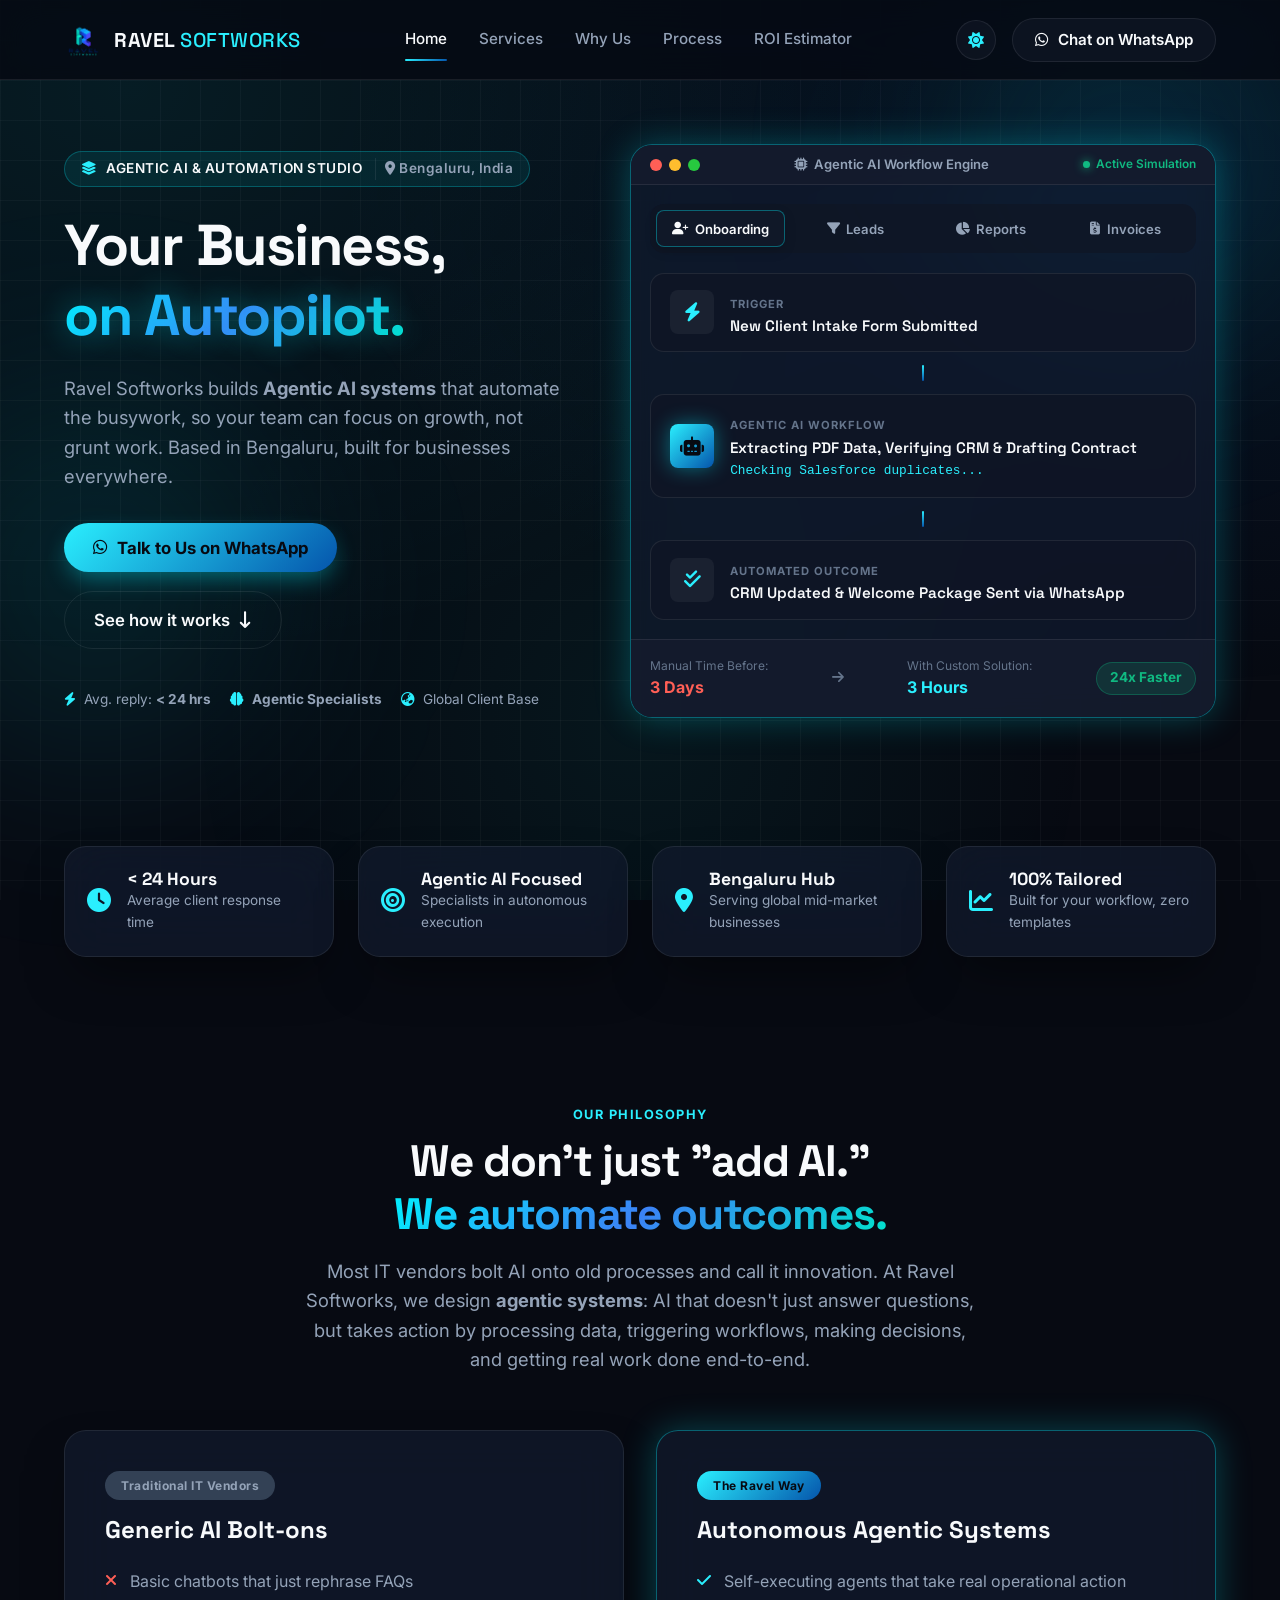
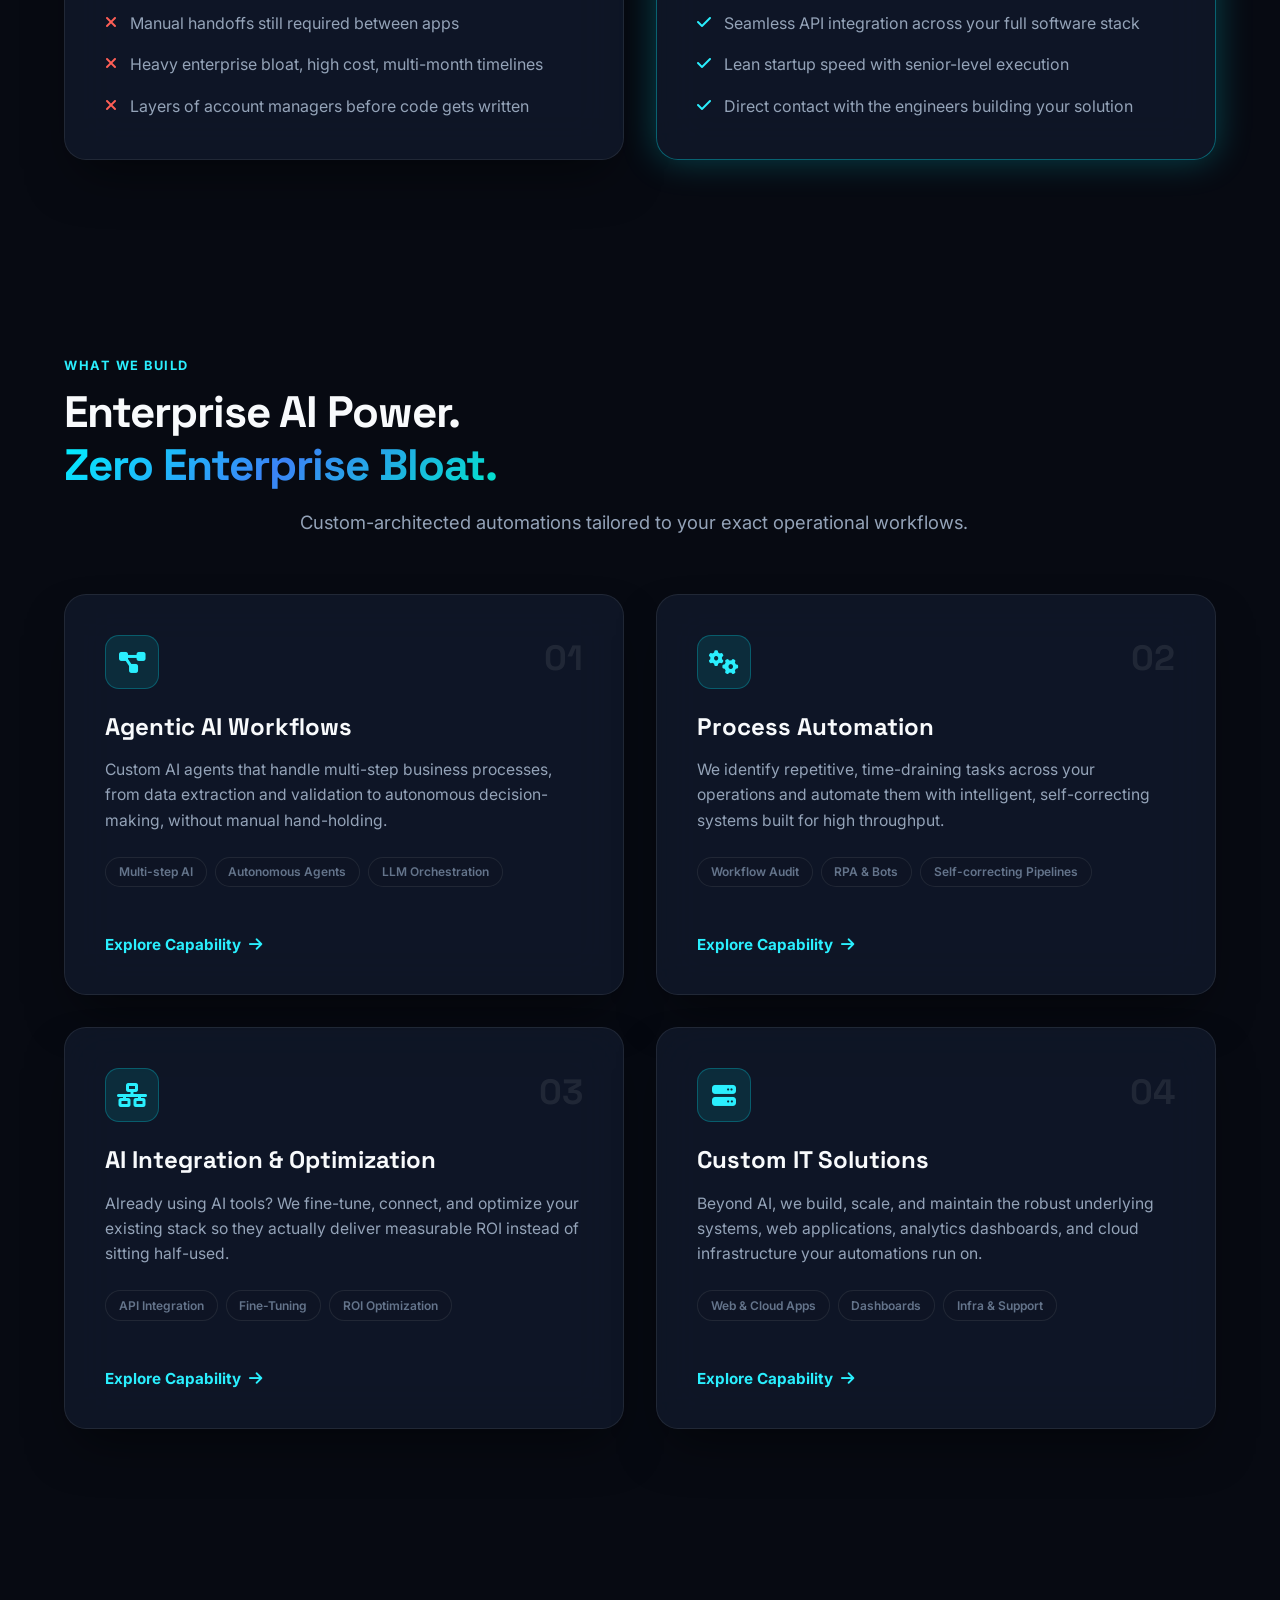
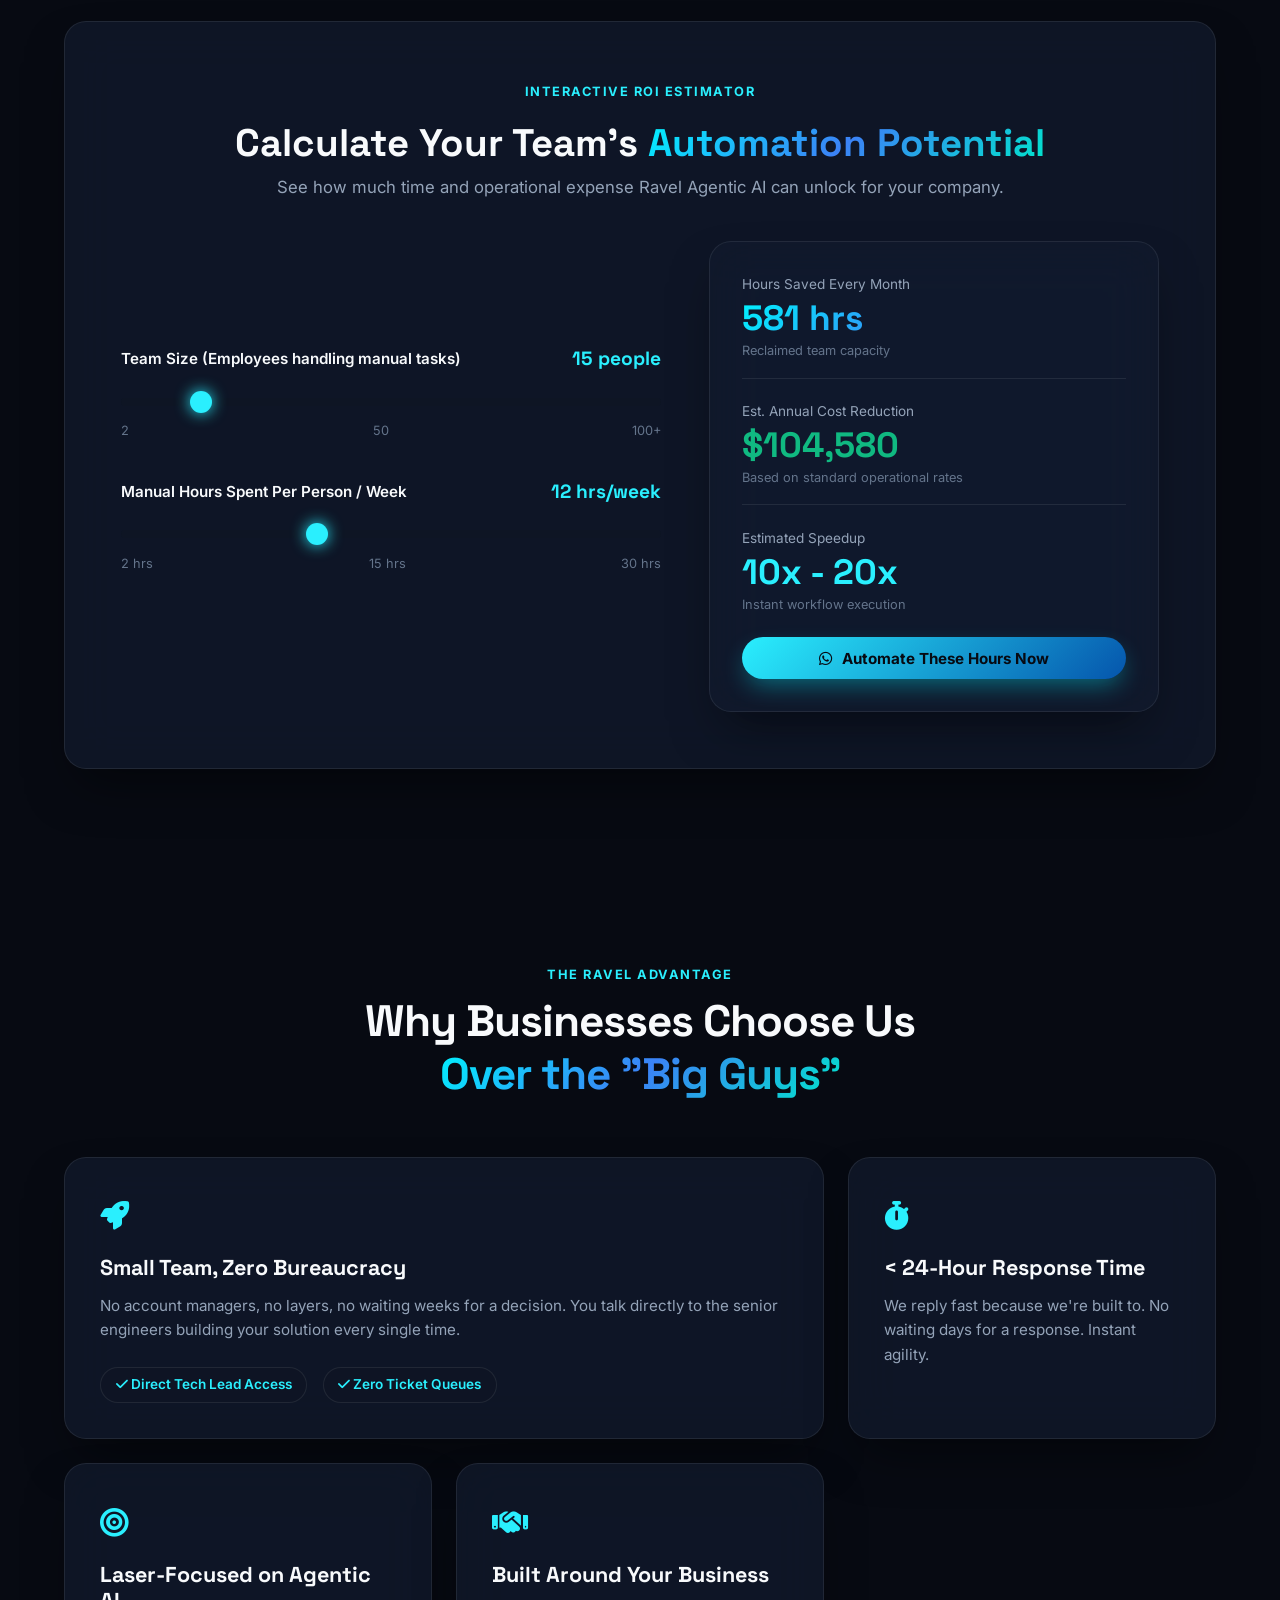
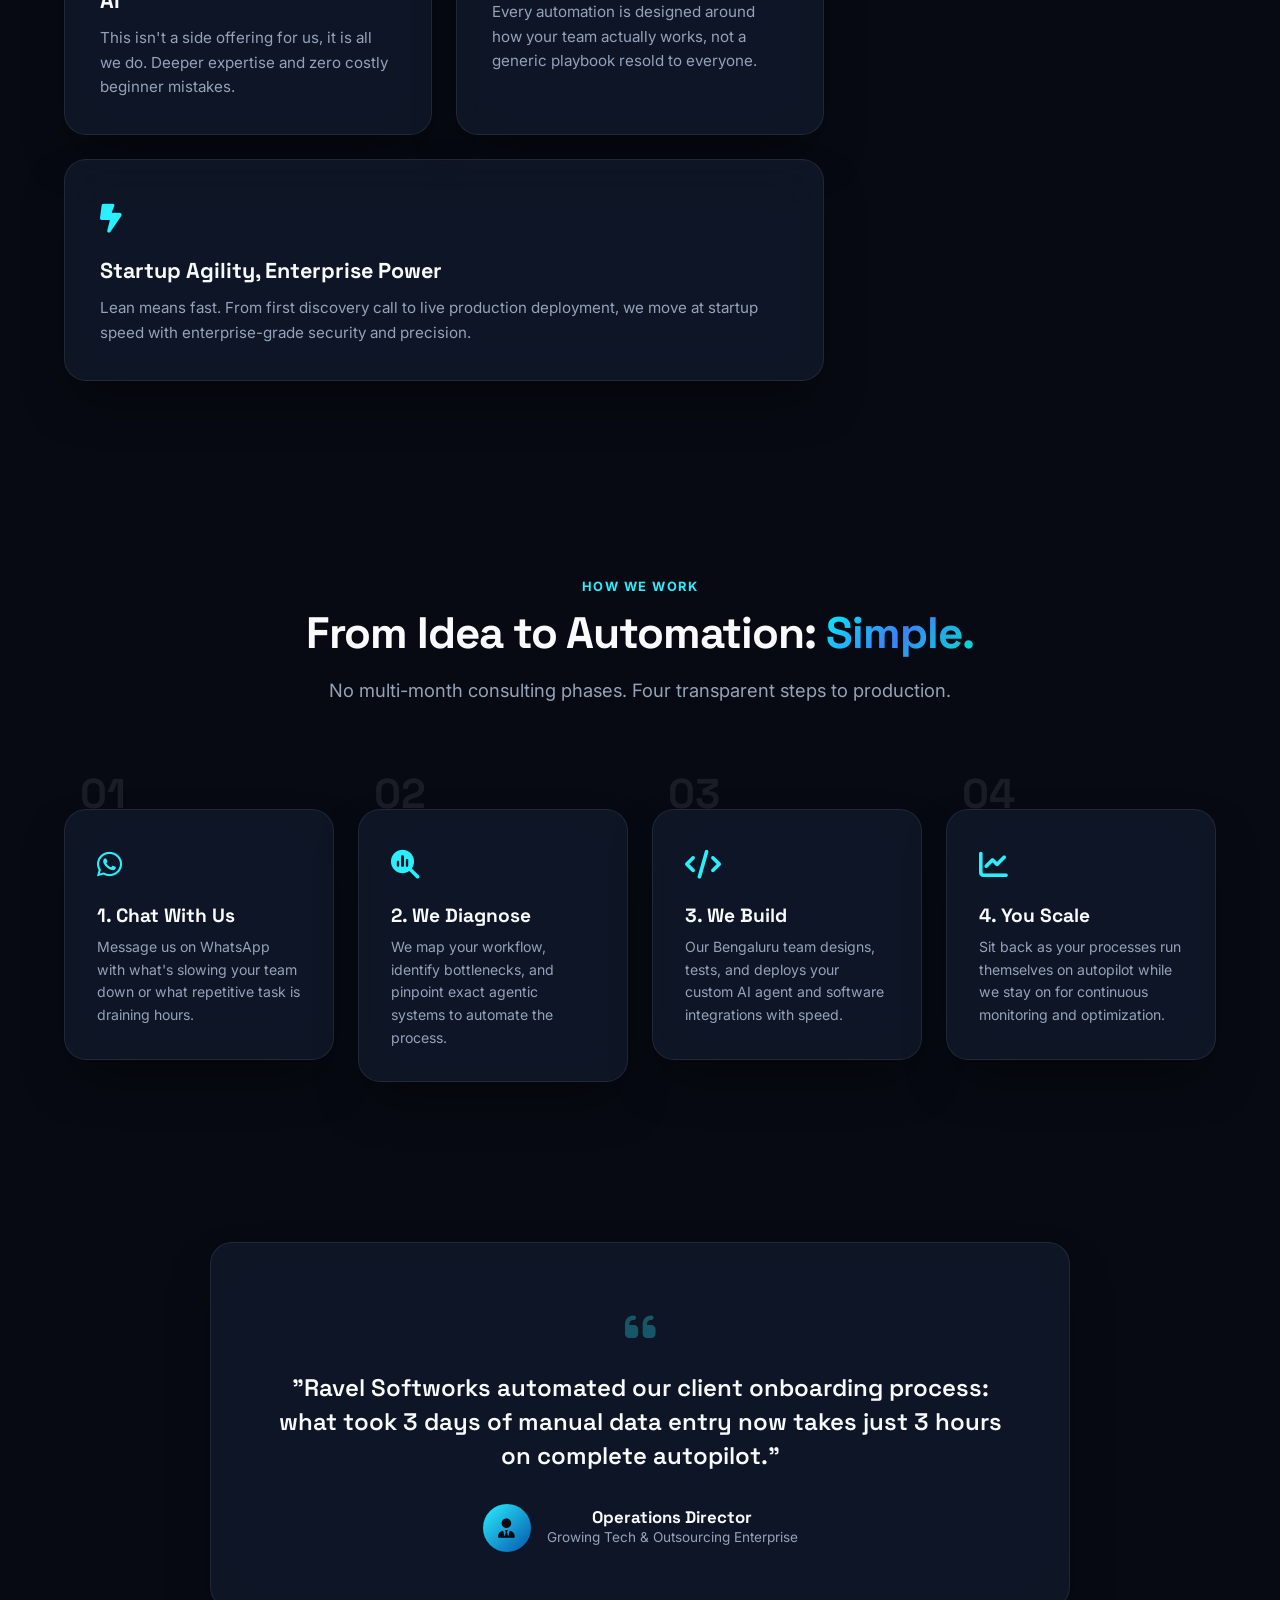
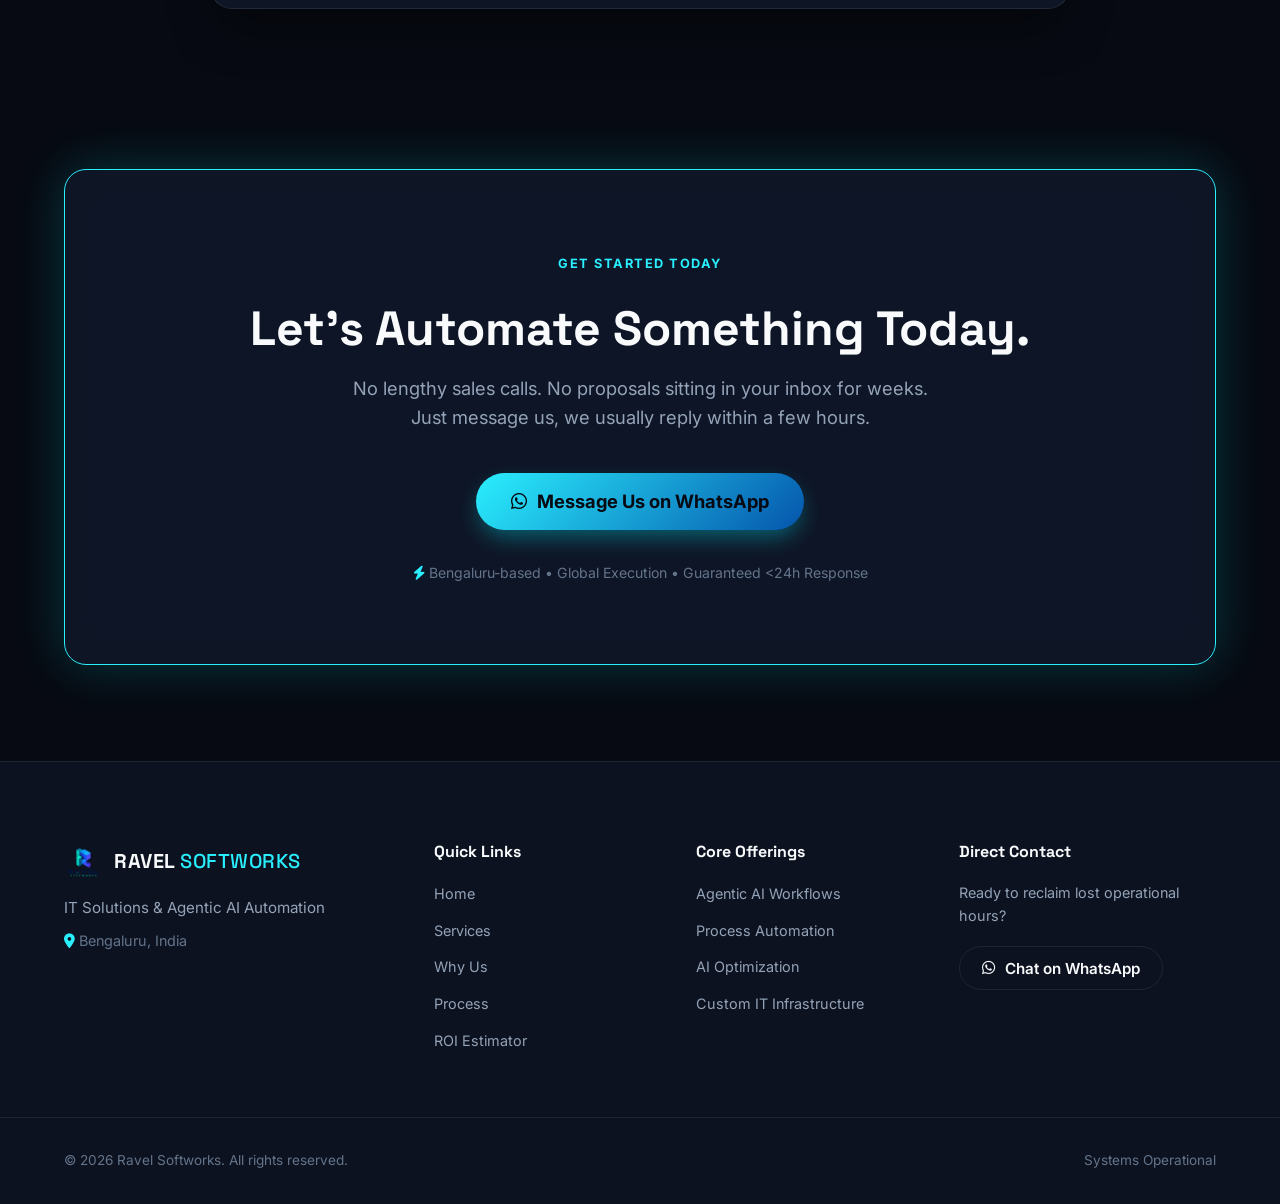
==== index.html @ ce6d0f64 "initial commit" ====
<!DOCTYPE html>
<html lang="en" data-theme="dark">
<head>
  <meta charset="UTF-8">
  <meta name="viewport" content="width=device-width, initial-scale=1.0">
  <title>Ravel Softworks: Agentic AI & Process Automation Studio</title>
  <meta name="description" content="Ravel Softworks builds enterprise-grade Agentic AI systems and process automations that eliminate busywork for growing businesses worldwide. Based in Bengaluru.">
  
  <!-- Google Fonts & System Font Stack -->
  <link rel="preconnect" href="https://fonts.googleapis.com">
  <link rel="preconnect" href="https://fonts.gstatic.com" crossorigin>
  <link href="https://fonts.googleapis.com/css2?family=Inter:wght@300;400;500;600;700&family=Space+Grotesk:wght@500;600;700&display=swap" rel="stylesheet">
  
  <!-- FontAwesome Icons -->
  <link rel="stylesheet" href="https://cdnjs.cloudflare.com/ajax/libs/font-awesome/6.5.1/css/all.min.css">
  
  <link rel="stylesheet" href="styles.css">
</head>
<body>

  <!-- Wallpapers Mesh Background & Ambient Glow -->
  <div class="mac-wallpaper-mesh" aria-hidden="true"></div>
  <div class="glow-orb orb-1" aria-hidden="true"></div>
  <div class="glow-orb orb-2" aria-hidden="true"></div>

  <!-- FULL-WIDTH MODERN GLASS NAVBAR -->
  <header class="navbar" id="navbar">
    <div class="container nav-container">
      <a href="#" class="brand-logo">
        <img src="logo-ravel.png" alt="Ravel Softworks Logo" class="logo-img">
        <span class="brand-name">RAVEL <span class="brand-sub">SOFTWORKS</span></span>
      </a>

      <nav class="nav-links" id="nav-links">
        <a href="#hero" class="nav-link active">Home</a>
        <a href="#services" class="nav-link">Services</a>
        <a href="#why-us" class="nav-link">Why Us</a>
        <a href="#process" class="nav-link">Process</a>
        <a href="#calculator" class="nav-link">ROI Estimator</a>
      </nav>

      <div class="nav-actions">
        <!-- Theme Switcher -->
        <button class="theme-toggle" id="theme-toggle" title="Toggle Dark/Light Mode" aria-label="Toggle Theme">
          <i class="fa-solid fa-moon moon-icon"></i>
          <i class="fa-solid fa-sun sun-icon"></i>
        </button>

        <!-- WhatsApp CTA -->
        <button class="btn btn-primary nav-whatsapp-btn" id="open-whatsapp-drawer">
          <i class="fa-brands fa-whatsapp"></i>
          <span>Chat on WhatsApp</span>
        </button>

        <!-- Mobile Menu Toggle -->
        <button class="mobile-menu-btn" id="mobile-menu-btn" aria-label="Toggle Navigation Menu">
          <i class="fa-solid fa-bars"></i>
        </button>
      </div>
    </div>
  </header>

  <main>
    <!-- HERO SECTION -->
    <section class="hero-section" id="hero">
      <div class="container hero-container">
        <div class="hero-content">
          <div class="hero-badge animate-fade-in">
            <i class="fa-solid fa-layer-group text-cyan"></i>
            <span>AGENTIC AI & AUTOMATION STUDIO</span>
            <span class="badge-location"><i class="fa-solid fa-location-dot"></i> Bengaluru, India</span>
          </div>

          <h1 class="hero-title animate-fade-in delay-1">
            Your Business, <br>
            <span class="gradient-text glow-text">on Autopilot.</span>
          </h1>

          <p class="hero-description animate-fade-in delay-2">
            Ravel Softworks builds <strong>Agentic AI systems</strong> that automate the busywork, so your team can focus on growth, not grunt work. Based in Bengaluru, built for businesses everywhere.
          </p>

          <div class="hero-ctas animate-fade-in delay-3">
            <button class="btn btn-lg btn-gradient" id="hero-wa-btn">
              <i class="fa-brands fa-whatsapp"></i>
              <span>Talk to Us on WhatsApp</span>
            </button>
            <a href="#process" class="btn btn-lg btn-outline">
              <span>See how it works</span>
              <i class="fa-solid fa-arrow-down-long"></i>
            </a>
          </div>

          <div class="hero-trust-minipills animate-fade-in delay-4">
            <div class="minipill">
              <i class="fa-solid fa-bolt text-cyan"></i>
              <span>Avg. reply: <strong>&lt; 24 hrs</strong></span>
            </div>
            <div class="minipill">
              <i class="fa-solid fa-brain text-cyan"></i>
              <span><strong>Agentic Specialists</strong></span>
            </div>
            <div class="minipill">
              <i class="fa-solid fa-earth-asia text-cyan"></i>
              <span>Global Client Base</span>
            </div>
          </div>
        </div>

        <!-- HERO INTERACTIVE WORKFLOW SIMULATOR (KEPT WITH WINDOW HEADER) -->
        <div class="hero-visual animate-fade-in delay-2" id="simulator">
          <div class="simulator-card glass-panel glow-border">
            <!-- Header Bar -->
            <div class="mac-window-header">
              <div class="window-controls">
                <span class="control close"></span>
                <span class="control minimize"></span>
                <span class="control expand"></span>
              </div>
              <div class="window-title">
                <i class="fa-solid fa-microchip"></i> Agentic AI Workflow Engine
              </div>
              <div class="window-status">
                <span class="status-indicator"></span> Active Simulation
              </div>
            </div>

            <!-- Workflow Segmented Control Tabs -->
            <div class="workflow-tabs mac-segmented-control">
              <button class="tab-btn active" data-preset="onboarding">
                <i class="fa-solid fa-user-plus"></i> Onboarding
              </button>
              <button class="tab-btn" data-preset="leads">
                <i class="fa-solid fa-filter"></i> Leads
              </button>
              <button class="tab-btn" data-preset="reports">
                <i class="fa-solid fa-chart-pie"></i> Reports
              </button>
              <button class="tab-btn" data-preset="invoices">
                <i class="fa-solid fa-file-invoice-dollar"></i> Invoices
              </button>
            </div>

            <!-- Workflow Visual Canvas -->
            <div class="workflow-canvas">
              <div class="wf-node node-trigger" id="node-trigger">
                <div class="node-icon"><i class="fa-solid fa-bolt"></i></div>
                <div class="node-details">
                  <span class="node-type">TRIGGER</span>
                  <h4 class="node-title" id="trigger-title">New Client Form Submitted</h4>
                </div>
              </div>

              <div class="wf-connector">
                <div class="pulse-line"></div>
              </div>

              <div class="wf-node node-agent" id="node-agent">
                <div class="node-icon agent-pulse"><i class="fa-solid fa-robot"></i></div>
                <div class="node-details">
                  <span class="node-type text-cyan">AGENTIC AI WORKFLOW</span>
                  <h4 class="node-title" id="agent-title">Extracting, Validating & Decision Logic</h4>
                  <div class="agent-thinking">
                    <span class="typing-text" id="agent-thinking-text">Parsing PDF attachments...</span>
                  </div>
                </div>
              </div>

              <div class="wf-connector">
                <div class="pulse-line"></div>
              </div>

              <div class="wf-node node-outcome" id="node-outcome">
                <div class="node-icon"><i class="fa-solid fa-check-double"></i></div>
                <div class="node-details">
                  <span class="node-type text-green">AUTOMATED OUTCOME</span>
                  <h4 class="node-title" id="outcome-title">CRM Updated & Welcome Package Sent</h4>
                </div>
              </div>
            </div>

            <!-- Execution Stats Footer -->
            <div class="simulator-footer">
              <div class="sim-stat">
                <span class="sim-label">Manual Time Before:</span>
                <span class="sim-value text-red" id="sim-time-before">3 Days</span>
              </div>
              <div class="sim-arrow"><i class="fa-solid fa-arrow-right"></i></div>
              <div class="sim-stat">
                <span class="sim-label">With Custom Solution:</span>
                <span class="sim-value text-cyan" id="sim-time-after">3 Hours</span>
              </div>
              <div class="sim-stat sim-speedup">
                <span class="badge-speedup" id="sim-speedup-badge">24x Faster</span>
              </div>
            </div>
          </div>
        </div>
      </div>
    </section>

    <!-- TRUST STRIP & METRICS -->
    <section class="trust-strip-section">
      <div class="container">
        <div class="trust-grid">
          <div class="trust-card glass-panel">
            <div class="trust-icon"><i class="fa-solid fa-clock"></i></div>
            <div class="trust-info">
              <h3>&lt; 24 Hours</h3>
              <p>Average client response time</p>
            </div>
          </div>
          <div class="trust-card glass-panel">
            <div class="trust-icon"><i class="fa-solid fa-bullseye"></i></div>
            <div class="trust-info">
              <h3>Agentic AI Focused</h3>
              <p>Specialists in autonomous execution</p>
            </div>
          </div>
          <div class="trust-card glass-panel">
            <div class="trust-icon"><i class="fa-solid fa-location-dot"></i></div>
            <div class="trust-info">
              <h3>Bengaluru Hub</h3>
              <p>Serving global mid-market businesses</p>
            </div>
          </div>
          <div class="trust-card glass-panel">
            <div class="trust-icon"><i class="fa-solid fa-chart-line"></i></div>
            <div class="trust-info">
              <h3>100% Tailored</h3>
              <p>Built for your workflow, zero templates</p>
            </div>
          </div>
        </div>
      </div>
    </section>

    <!-- VALUE PROPOSITION / ABOUT -->
    <section class="value-section" id="about">
      <div class="container">
        <div class="section-header center">
          <span class="section-tag">OUR PHILOSOPHY</span>
          <h2 class="section-title">We don't just "add AI." <br><span class="gradient-text">We automate outcomes.</span></h2>
          <p class="section-subtitle">
            Most IT vendors bolt AI onto old processes and call it innovation. At Ravel Softworks, we design <strong>agentic systems</strong>: AI that doesn't just answer questions, but takes action by processing data, triggering workflows, making decisions, and getting real work done end-to-end.
          </p>
        </div>

        <div class="comparison-grid">
          <!-- Traditional Box (Clean Glass Card) -->
          <div class="comparison-card traditional glass-panel">
            <div class="card-badge badge-traditional">Traditional IT Vendors</div>
            <h3>Generic AI Bolt-ons</h3>
            <ul class="comparison-list">
              <li><i class="fa-solid fa-xmark icon-red"></i> Basic chatbots that just rephrase FAQs</li>
              <li><i class="fa-solid fa-xmark icon-red"></i> Manual handoffs still required between apps</li>
              <li><i class="fa-solid fa-xmark icon-red"></i> Heavy enterprise bloat, high cost, multi-month timelines</li>
              <li><i class="fa-solid fa-xmark icon-red"></i> Layers of account managers before code gets written</li>
            </ul>
          </div>

          <!-- Ravel Box (Clean Glass Card) -->
          <div class="comparison-card ravel-card glass-panel glow-border">
            <div class="card-badge badge-ravel">The Ravel Way</div>
            <h3>Autonomous Agentic Systems</h3>
            <ul class="comparison-list">
              <li><i class="fa-solid fa-check icon-cyan"></i> Self-executing agents that take real operational action</li>
              <li><i class="fa-solid fa-check icon-cyan"></i> Seamless API integration across your full software stack</li>
              <li><i class="fa-solid fa-check icon-cyan"></i> Lean startup speed with senior-level execution</li>
              <li><i class="fa-solid fa-check icon-cyan"></i> Direct contact with the engineers building your solution</li>
            </ul>
          </div>
        </div>
      </div>
    </section>

    <!-- SERVICES SECTION (CLEAN GLASS CARDS) -->
    <section class="services-section" id="services">
      <div class="container">
        <div class="section-header">
          <span class="section-tag">WHAT WE BUILD</span>
          <h2 class="section-title">Enterprise AI Power. <br><span class="gradient-text">Zero Enterprise Bloat.</span></h2>
          <p class="section-subtitle">Custom-architected automations tailored to your exact operational workflows.</p>
        </div>

        <div class="services-grid">
          <!-- Service 1 -->
          <div class="service-card glass-panel" data-service="1">
            <div class="service-card-body">
              <div class="service-icon-box"><i class="fa-solid fa-diagram-project"></i></div>
              <span class="service-number">01</span>
              <h3>Agentic AI Workflows</h3>
              <p>Custom AI agents that handle multi-step business processes, from data extraction and validation to autonomous decision-making, without manual hand-holding.</p>
              <div class="service-tags">
                <span class="tag">Multi-step AI</span>
                <span class="tag">Autonomous Agents</span>
                <span class="tag">LLM Orchestration</span>
              </div>
            </div>
            <button class="service-link-btn" onclick="openServiceModal(1)">
              <span>Explore Capability</span> <i class="fa-solid fa-arrow-right"></i>
            </button>
          </div>

          <!-- Service 2 -->
          <div class="service-card glass-panel" data-service="2">
            <div class="service-card-body">
              <div class="service-icon-box"><i class="fa-solid fa-gears"></i></div>
              <span class="service-number">02</span>
              <h3>Process Automation</h3>
              <p>We identify repetitive, time-draining tasks across your operations and automate them with intelligent, self-correcting systems built for high throughput.</p>
              <div class="service-tags">
                <span class="tag">Workflow Audit</span>
                <span class="tag">RPA & Bots</span>
                <span class="tag">Self-correcting Pipelines</span>
              </div>
            </div>
            <button class="service-link-btn" onclick="openServiceModal(2)">
              <span>Explore Capability</span> <i class="fa-solid fa-arrow-right"></i>
            </button>
          </div>

          <!-- Service 3 -->
          <div class="service-card glass-panel" data-service="3">
            <div class="service-card-body">
              <div class="service-icon-box"><i class="fa-solid fa-network-wired"></i></div>
              <span class="service-number">03</span>
              <h3>AI Integration & Optimization</h3>
              <p>Already using AI tools? We fine-tune, connect, and optimize your existing stack so they actually deliver measurable ROI instead of sitting half-used.</p>
              <div class="service-tags">
                <span class="tag">API Integration</span>
                <span class="tag">Fine-Tuning</span>
                <span class="tag">ROI Optimization</span>
              </div>
            </div>
            <button class="service-link-btn" onclick="openServiceModal(3)">
              <span>Explore Capability</span> <i class="fa-solid fa-arrow-right"></i>
            </button>
          </div>

          <!-- Service 4 -->
          <div class="service-card glass-panel" data-service="4">
            <div class="service-card-body">
              <div class="service-icon-box"><i class="fa-solid fa-server"></i></div>
              <span class="service-number">04</span>
              <h3>Custom IT Solutions</h3>
              <p>Beyond AI, we build, scale, and maintain the robust underlying systems, web applications, analytics dashboards, and cloud infrastructure your automations run on.</p>
              <div class="service-tags">
                <span class="tag">Web & Cloud Apps</span>
                <span class="tag">Dashboards</span>
                <span class="tag">Infra & Support</span>
              </div>
            </div>
            <button class="service-link-btn" onclick="openServiceModal(4)">
              <span>Explore Capability</span> <i class="fa-solid fa-arrow-right"></i>
            </button>
          </div>
        </div>
      </div>
    </section>

    <!-- INTERACTIVE ROI CALCULATOR (CLEAN GLASS CARD) -->
    <section class="calculator-section" id="calculator">
      <div class="container">
        <div class="calculator-card glass-panel">
          <div class="calc-header">
            <span class="section-tag">INTERACTIVE ROI ESTIMATOR</span>
            <h2>Calculate Your Team's <span class="gradient-text">Automation Potential</span></h2>
            <p>See how much time and operational expense Ravel Agentic AI can unlock for your company.</p>
          </div>

          <div class="calc-body">
            <div class="calc-controls">
              <!-- Slider 1: Team Size -->
              <div class="slider-group">
                <div class="slider-label-row">
                  <label for="team-size-slider">Team Size (Employees handling manual tasks)</label>
                  <span class="slider-value" id="team-size-val">15 people</span>
                </div>
                <input type="range" id="team-size-slider" min="2" max="100" value="15" class="custom-range">
                <div class="slider-range-labels">
                  <span>2</span>
                  <span>50</span>
                  <span>100+</span>
                </div>
              </div>

              <!-- Slider 2: Manual Hours per Week -->
              <div class="slider-group">
                <div class="slider-label-row">
                  <label for="hours-slider">Manual Hours Spent Per Person / Week</label>
                  <span class="slider-value" id="hours-val">12 hrs/week</span>
                </div>
                <input type="range" id="hours-slider" min="2" max="30" value="12" class="custom-range">
                <div class="slider-range-labels">
                  <span>2 hrs</span>
                  <span>15 hrs</span>
                  <span>30 hrs</span>
                </div>
              </div>
            </div>

            <div class="calc-results-panel glass-panel">
              <div class="calc-result-box">
                <span class="calc-result-label">Hours Saved Every Month</span>
                <span class="calc-result-number gradient-text" id="res-hours-saved">540 hrs</span>
                <span class="calc-result-sub">Reclaimed team capacity</span>
              </div>

              <div class="calc-result-box">
                <span class="calc-result-label">Est. Annual Cost Reduction</span>
                <span class="calc-result-number text-green" id="res-cost-saved">$64,800</span>
                <span class="calc-result-sub">Based on standard operational rates</span>
              </div>

              <div class="calc-result-box">
                <span class="calc-result-label">Estimated Speedup</span>
                <span class="calc-result-number text-cyan" id="res-speedup">10x - 25x</span>
                <span class="calc-result-sub">Instant workflow execution</span>
              </div>

              <button class="btn btn-gradient btn-full" id="calc-cta-btn">
                <i class="fa-brands fa-whatsapp"></i>
                <span>Automate These Hours Now</span>
              </button>
            </div>
          </div>
        </div>
      </div>
    </section>

    <!-- WHY CHOOSE US (BENTO GRID - CLEAN GLASS CARDS) -->
    <section class="why-us-section" id="why-us">
      <div class="container">
        <div class="section-header center">
          <span class="section-tag">THE RAVEL ADVANTAGE</span>
          <h2 class="section-title">Why Businesses Choose Us <br><span class="gradient-text">Over the "Big Guys"</span></h2>
        </div>

        <div class="bento-grid">
          <!-- Bento Item 1 (Large) -->
          <div class="bento-card bento-large glass-panel">
            <div class="bento-icon"><i class="fa-solid fa-rocket text-cyan"></i></div>
            <h3>Small Team, Zero Bureaucracy</h3>
            <p>No account managers, no layers, no waiting weeks for a decision. You talk directly to the senior engineers building your solution every single time.</p>
            <div class="bento-pill-group">
              <span class="bento-pill"><i class="fa-solid fa-check"></i> Direct Tech Lead Access</span>
              <span class="bento-pill"><i class="fa-solid fa-check"></i> Zero Ticket Queues</span>
            </div>
          </div>

          <!-- Bento Item 2 -->
          <div class="bento-card glass-panel">
            <div class="bento-icon"><i class="fa-solid fa-stopwatch text-cyan"></i></div>
            <h3>&lt; 24-Hour Response Time</h3>
            <p>We reply fast because we're built to. No waiting days for a response. Instant agility.</p>
          </div>

          <!-- Bento Item 3 -->
          <div class="bento-card glass-panel">
            <div class="bento-icon"><i class="fa-solid fa-bullseye text-cyan"></i></div>
            <h3>Laser-Focused on Agentic AI</h3>
            <p>This isn't a side offering for us, it is all we do. Deeper expertise and zero costly beginner mistakes.</p>
          </div>

          <!-- Bento Item 4 -->
          <div class="bento-card glass-panel">
            <div class="bento-icon"><i class="fa-solid fa-handshake text-cyan"></i></div>
            <h3>Built Around Your Business</h3>
            <p>Every automation is designed around how your team actually works, not a generic playbook resold to everyone.</p>
          </div>

          <!-- Bento Item 5 (Wide) -->
          <div class="bento-card bento-wide glass-panel">
            <div class="bento-icon"><i class="fa-solid fa-bolt-lightning text-cyan"></i></div>
            <h3>Startup Agility, Enterprise Power</h3>
            <p>Lean means fast. From first discovery call to live production deployment, we move at startup speed with enterprise-grade security and precision.</p>
          </div>
        </div>
      </div>
    </section>

    <!-- PROCESS SECTION (CLEAN GLASS CARDS) -->
    <section class="process-section" id="process">
      <div class="container">
        <div class="section-header center">
          <span class="section-tag">HOW WE WORK</span>
          <h2 class="section-title">From Idea to Automation: <span class="gradient-text">Simple.</span></h2>
          <p class="section-subtitle">No multi-month consulting phases. Four transparent steps to production.</p>
        </div>

        <div class="process-timeline">
          <div class="process-step">
            <div class="step-number">01</div>
            <div class="step-content glass-panel">
              <div class="step-icon"><i class="fa-brands fa-whatsapp"></i></div>
              <h3>1. Chat With Us</h3>
              <p>Message us on WhatsApp with what's slowing your team down or what repetitive task is draining hours.</p>
            </div>
          </div>

          <div class="process-step">
            <div class="step-number">02</div>
            <div class="step-content glass-panel">
              <div class="step-icon"><i class="fa-solid fa-magnifying-glass-chart"></i></div>
              <h3>2. We Diagnose</h3>
              <p>We map your workflow, identify bottlenecks, and pinpoint exact agentic systems to automate the process.</p>
            </div>
          </div>

          <div class="process-step">
            <div class="step-number">03</div>
            <div class="step-content glass-panel">
              <div class="step-icon"><i class="fa-solid fa-code"></i></div>
              <h3>3. We Build</h3>
              <p>Our Bengaluru team designs, tests, and deploys your custom AI agent and software integrations with speed.</p>
            </div>
          </div>

          <div class="process-step">
            <div class="step-number">04</div>
            <div class="step-content glass-panel">
              <div class="step-icon"><i class="fa-solid fa-chart-line"></i></div>
              <h3>4. You Scale</h3>
              <p>Sit back as your processes run themselves on autopilot while we stay on for continuous monitoring and optimization.</p>
            </div>
          </div>
        </div>
      </div>
    </div>
    </section>

    <!-- SOCIAL PROOF / TESTIMONIAL (CLEAN GLASS CARD) -->
    <section class="proof-section">
      <div class="container">
        <div class="testimonial-card glass-panel center">
          <div class="quote-icon"><i class="fa-solid fa-quote-left"></i></div>
          <p class="testimonial-text">
            "Ravel Softworks automated our client onboarding process: what took 3 days of manual data entry now takes just 3 hours on complete autopilot."
          </p>
          <div class="testimonial-author">
            <div class="author-avatar"><i class="fa-solid fa-user-tie"></i></div>
            <div class="author-info">
              <h4>Operations Director</h4>
              <p>Growing Tech & Outsourcing Enterprise</p>
            </div>
          </div>
        </div>
      </div>
    </section>

    <!-- FINAL CTA SECTION -->
    <section class="final-cta-section" id="contact">
      <div class="container">
        <div class="cta-box glass-panel glow-box center">
          <span class="section-tag">GET STARTED TODAY</span>
          <h2 class="cta-headline">Let's Automate Something Today.</h2>
          <p class="cta-subtext">
            No lengthy sales calls. No proposals sitting in your inbox for weeks. <br>
            Just message us, we usually reply within a few hours.
          </p>

          <div class="cta-buttons">
            <button class="btn btn-xl btn-gradient" id="final-wa-btn">
              <i class="fa-brands fa-whatsapp"></i>
              <span>Message Us on WhatsApp</span>
            </button>
          </div>

          <div class="cta-footer-note">
            <span><i class="fa-solid fa-bolt text-cyan"></i> Bengaluru-based • Global Execution • Guaranteed &lt;24h Response</span>
          </div>
        </div>
      </div>
    </section>
  </main>

  <!-- FOOTER -->
  <footer class="footer">
    <div class="container footer-container">
      <div class="footer-col brand-col">
        <a href="#" class="brand-logo">
          <img src="logo-ravel.png" alt="Ravel Softworks Logo" class="logo-img">
          <span class="brand-name">RAVEL <span class="brand-sub">SOFTWORKS</span></span>
        </a>
        <p class="footer-tagline">IT Solutions & Agentic AI Automation</p>
        <p class="footer-location"><i class="fa-solid fa-location-dot text-cyan"></i> Bengaluru, India</p>
      </div>

      <div class="footer-col">
        <h4>Quick Links</h4>
        <ul class="footer-links">
          <li><a href="#hero">Home</a></li>
          <li><a href="#services">Services</a></li>
          <li><a href="#why-us">Why Us</a></li>
          <li><a href="#process">Process</a></li>
          <li><a href="#calculator">ROI Estimator</a></li>
        </ul>
      </div>

      <div class="footer-col">
        <h4>Core Offerings</h4>
        <ul class="footer-links">
          <li><a href="#services">Agentic AI Workflows</a></li>
          <li><a href="#services">Process Automation</a></li>
          <li><a href="#services">AI Optimization</a></li>
          <li><a href="#services">Custom IT Infrastructure</a></li>
        </ul>
      </div>

      <div class="footer-col contact-col">
        <h4>Direct Contact</h4>
        <p>Ready to reclaim lost operational hours?</p>
        <button class="btn btn-outline btn-sm" id="footer-wa-btn">
          <i class="fa-brands fa-whatsapp"></i> Chat on WhatsApp
        </button>
      </div>
    </div>

    <div class="footer-bottom">
      <div class="container footer-bottom-container">
        <p>© 2026 Ravel Softworks. All rights reserved.</p>
        <div class="footer-status">
          <span class="live-dot"></span> Systems Operational
        </div>
      </div>
    </div>
  </footer>

  <!-- WHATSAPP DRAWER / QUICK MESSAGE MODAL (KEPT WITH WINDOW HEADER) -->
  <div class="modal-overlay" id="wa-modal">
    <div class="modal-content glass-panel" id="wa-modal-panel">
      <div class="mac-window-header">
        <div class="window-controls">
          <span class="control close modal-ctrl-close" title="Close"></span>
          <span class="control minimize modal-ctrl-minimize" title="Minimize"></span>
          <span class="control expand modal-ctrl-expand" title="Toggle Fullscreen"></span>
        </div>
        <div class="window-title"><i class="fa-brands fa-whatsapp"></i> WhatsApp Direct</div>
      </div>

      <div class="mac-card-content">
        <div class="modal-header">
          <div class="wa-modal-avatar">
            <i class="fa-brands fa-whatsapp"></i>
          </div>
          <div>
            <h3>Start WhatsApp Chat</h3>
            <p class="text-sub">Ravel Softworks Agentic Team • Bengaluru</p>
          </div>
        </div>

        <div class="modal-body">
          <label>What would you like to automate?</label>
          <div class="wa-options-grid mac-segmented-control">
            <button class="wa-opt-btn active" data-goal="Agentic AI Workflows">
              <i class="fa-solid fa-robot"></i> Agentic AI Workflows
            </button>
            <button class="wa-opt-btn" data-goal="Process Automation">
              <i class="fa-solid fa-gears"></i> Process Automation
            </button>
            <button class="wa-opt-btn" data-goal="AI Stack Optimization">
              <i class="fa-solid fa-sliders"></i> AI Integration
            </button>
            <button class="wa-opt-btn" data-goal="Custom IT / App Build">
              <i class="fa-solid fa-code"></i> Custom IT Solution
            </button>
          </div>

          <label for="wa-custom-msg">Brief note (optional):</label>
          <textarea id="wa-custom-msg" rows="3" placeholder="Hi Ravel team, I want to automate our team's daily data workflow..."></textarea>

          <a href="https://wa.me/?text=Hi%20Ravel%20Softworks!%20I%20want%20to%20discuss%20Agentic%20AI%20Automation." target="_blank" rel="noopener" class="btn btn-gradient btn-full btn-lg" id="send-wa-direct">
            <i class="fa-brands fa-whatsapp"></i>
            <span>Open WhatsApp Chat Now</span>
          </a>
        </div>
      </div>
    </div>
  </div>

  <!-- SERVICE DETAIL MODAL (KEPT WITH WINDOW HEADER) -->
  <div class="modal-overlay" id="service-modal">
    <div class="modal-content glass-panel" id="service-modal-panel">
      <div class="mac-window-header">
        <div class="window-controls">
          <span class="control close modal-ctrl-close" title="Close"></span>
          <span class="control minimize modal-ctrl-minimize" title="Minimize"></span>
          <span class="control expand modal-ctrl-expand" title="Toggle Fullscreen"></span>
        </div>
        <div class="window-title">Service Details</div>
      </div>

      <div class="mac-card-content">
        <div class="modal-header">
          <div class="service-modal-icon" id="svc-modal-icon">
            <i class="fa-solid fa-microchip"></i>
          </div>
          <div>
            <h3 id="svc-modal-title">Service Title</h3>
            <span class="badge-pill" id="svc-modal-tag">Agentic AI</span>
          </div>
        </div>
        <div class="modal-body">
          <p id="svc-modal-desc" class="svc-modal-description"></p>
          
          <h4>Technical Architecture & Features</h4>
          <ul class="svc-modal-list" id="svc-modal-features">
            <!-- Dynamically populated -->
          </ul>

          <div class="modal-actions">
            <button class="btn btn-gradient btn-full" id="svc-modal-cta">
              <i class="fa-brands fa-whatsapp"></i> Discuss This Solution on WhatsApp
            </button>
          </div>
        </div>
      </div>
    </div>
  </div>

  <!-- NOTIFICATION TOAST WIDGET -->
  <div class="mac-toast-container" id="mac-toast">
    <div class="mac-toast-icon"><i class="fa-solid fa-bolt"></i></div>
    <div class="mac-toast-content">
      <div class="mac-toast-title">Ravel Automation Studio</div>
      <div class="mac-toast-msg" id="mac-toast-msg">Engine operational • Ready to automate workflows</div>
    </div>
  </div>

  <!-- JavaScript -->
  <script src="script.js"></script>
</body>
</html>
---- styles.css ----
/* ==========================================================================
   RAVEL SOFTWORKS — DESIGN SYSTEM & STYLESHEET
   Full-Width Modern Glass Navigation & Pristine Component Styling
   ========================================================================== */

/* --------------------------------------------------------------------------
   1. DESIGN TOKENS & COLOR PALETTE
   -------------------------------------------------------------------------- */
:root {
  /* Brand Core Palette */
  --color-primary-cyan: #00F2FE;
  --color-electric-cyan: #2AEFFE;
  --color-mid-blue: #0555AC;
  --color-accent-blue: #2563EB;
  --color-mint: #00E5CC;
  --color-green: #10B981;
  --color-red: #FF5F56;
  --color-yellow: #FFBD2E;
  --color-green-control: #27C93F;

  /* Typography */
  --font-heading: 'Space Grotesk', -apple-system, BlinkMacSystemFont, "Segoe UI", sans-serif;
  --font-body: 'Inter', -apple-system, BlinkMacSystemFont, "Segoe UI", sans-serif;

  /* Gradients */
  --grad-cyan-blue: linear-gradient(135deg, var(--color-electric-cyan) 0%, var(--color-mid-blue) 100%);
  --grad-text: linear-gradient(135deg, #00F2FE 0%, #3B82F6 50%, #00E5CC 100%);

  /* Border Radii */
  --radius-sm: 8px;
  --radius-md: 14px;
  --radius-lg: 22px;
  --radius-full: 9999px;

  /* Transitions */
  --transition-fast: 0.2s cubic-bezier(0.16, 1, 0.3, 1);
  --transition-normal: 0.35s cubic-bezier(0.16, 1, 0.3, 1);
  --transition-spring: 0.5s cubic-bezier(0.34, 1.56, 0.64, 1);
}

/* --- DARK THEME (Midnight Slate) --- */
[data-theme="dark"] {
  --bg-main: #070A12;
  --bg-surface: rgba(15, 22, 36, 0.75);
  --bg-card: rgba(18, 26, 43, 0.75);
  --bg-card-hover: rgba(26, 38, 62, 0.88);
  --bg-input: rgba(12, 18, 30, 0.8);

  --border-subtle: rgba(255, 255, 255, 0.08);
  --border-glow: rgba(0, 242, 254, 0.35);
  --border-active: var(--color-electric-cyan);

  --text-main: #F8FAFC;
  --text-muted: #94A3B8;
  --text-subtle: #64748B;

  --shadow-card: 0 25px 50px -15px rgba(0, 0, 0, 0.5);
  --shadow-glow: 0 0 35px rgba(0, 242, 254, 0.25);

  --nav-bg: rgba(7, 10, 18, 0.85);
  --mac-window-bar: rgba(20, 28, 45, 0.85);
  --grid-line-color: rgba(255, 255, 255, 0.03);
}

/* --- LIGHT THEME (Starlight Clean White) --- */
[data-theme="light"] {
  --bg-main: #F4F6FB;
  --bg-surface: rgba(241, 245, 249, 0.85);
  --bg-card: rgba(255, 255, 255, 0.92);
  --bg-card-hover: rgba(255, 255, 255, 1);
  --bg-input: #E2E8F0;

  --border-subtle: rgba(203, 213, 225, 0.8);
  --border-glow: rgba(37, 99, 235, 0.35);
  --border-active: var(--color-mid-blue);

  --text-main: #0F172A;
  --text-muted: #475569;
  --text-subtle: #94A3B8;

  --shadow-card: 0 20px 40px -12px rgba(15, 23, 42, 0.06);
  --shadow-glow: 0 10px 30px rgba(5, 85, 172, 0.12);

  --nav-bg: rgba(244, 246, 251, 0.88);
  --mac-window-bar: rgba(241, 245, 249, 0.95);
  --grid-line-color: rgba(15, 23, 42, 0.03);
}

/* --------------------------------------------------------------------------
   2. GLOBAL RESET & BASE STYLES
   -------------------------------------------------------------------------- */
*, *::before, *::after {
  box-sizing: border-box;
  margin: 0;
  padding: 0;
}

html {
  scroll-behavior: smooth;
  font-size: 16px;
}

body {
  font-family: var(--font-body);
  background-color: var(--bg-main);
  color: var(--text-main);
  line-height: 1.6;
  overflow-x: hidden;
  transition: background-color var(--transition-normal), color var(--transition-normal);
  position: relative;
  -webkit-font-smoothing: antialiased;
}

::selection {
  background: var(--color-electric-cyan);
  color: #070A12;
}

h1, h2, h3, h4, h5, h6 {
  font-family: var(--font-heading);
  color: var(--text-main);
  line-height: 1.2;
}

a {
  color: inherit;
  text-decoration: none;
}

button {
  font-family: inherit;
  cursor: pointer;
  border: none;
  background: none;
}

.container {
  width: 90%;
  max-width: 1240px;
  margin: 0 auto;
}

.gradient-text {
  background: var(--grad-text);
  -webkit-background-clip: text;
  -webkit-text-fill-color: transparent;
  display: inline-block;
}

.glow-text {
  text-shadow: 0 0 30px rgba(0, 242, 254, 0.4);
}

.text-cyan { color: var(--color-electric-cyan); }
.text-green { color: var(--color-green); }
.text-red { color: var(--color-red); }
.text-sub { color: var(--text-muted); font-size: 0.9rem; }

.center { text-align: center; }

/* --------------------------------------------------------------------------
   3. BACKGROUND MESH & AMBIENT AURAS
   -------------------------------------------------------------------------- */
.mac-wallpaper-mesh {
  position: fixed;
  inset: 0;
  background-image: 
    radial-gradient(at 10% 10%, rgba(0, 242, 254, 0.08) 0px, transparent 50%),
    radial-gradient(at 90% 20%, rgba(5, 85, 172, 0.12) 0px, transparent 50%),
    radial-gradient(at 50% 80%, rgba(0, 229, 204, 0.06) 0px, transparent 50%),
    linear-gradient(to right, var(--grid-line-color) 1px, transparent 1px),
    linear-gradient(to bottom, var(--grid-line-color) 1px, transparent 1px);
  background-size: 100% 100%, 100% 100%, 100% 100%, 40px 40px, 40px 40px;
  pointer-events: none;
  z-index: 0;
}

.glow-orb {
  position: fixed;
  width: 550px;
  height: 550px;
  border-radius: 50%;
  background: radial-gradient(circle, rgba(0, 242, 254, 0.14) 0%, rgba(5, 85, 172, 0) 70%);
  filter: blur(90px);
  pointer-events: none;
  z-index: 0;
}

.orb-1 { top: -120px; right: -120px; }
.orb-2 { bottom: 5%; left: -180px; }

/* --------------------------------------------------------------------------
   4. GLASS PANEL CARDS (.glass-panel)
   -------------------------------------------------------------------------- */
.glass-panel {
  background: var(--bg-card);
  backdrop-filter: blur(24px) saturate(180%);
  -webkit-backdrop-filter: blur(24px) saturate(180%);
  border: 1px solid var(--border-subtle);
  border-radius: var(--radius-lg);
  box-shadow: var(--shadow-card);
  overflow: hidden;
  transition: all var(--transition-normal);
}

.glass-panel:hover {
  border-color: var(--border-glow);
}

.glow-border {
  border-color: var(--border-glow);
  box-shadow: var(--shadow-glow);
}

.mac-window-header {
  height: 40px;
  background: var(--mac-window-bar);
  border-bottom: 1px solid var(--border-subtle);
  display: flex;
  align-items: center;
  justify-content: space-between;
  padding: 0 1.2rem;
  user-select: none;
}

.window-controls {
  display: flex;
  align-items: center;
  gap: 7px;
}

.control {
  width: 12px;
  height: 12px;
  border-radius: 50%;
  display: inline-block;
  cursor: pointer;
  transition: transform var(--transition-fast), filter var(--transition-fast);
}

.control.close { background-color: var(--color-red); }
.control.minimize { background-color: var(--color-yellow); }
.control.expand { background-color: var(--color-green-control); }

.control:hover {
  filter: brightness(1.2);
  transform: scale(1.15);
}

.window-title {
  font-size: 0.82rem;
  font-weight: 600;
  color: var(--text-muted);
  display: flex;
  align-items: center;
  gap: 0.4rem;
}

.window-status {
  font-size: 0.74rem;
  font-weight: 600;
  color: var(--color-green);
  display: flex;
  align-items: center;
  gap: 0.35rem;
}

.status-indicator {
  width: 7px;
  height: 7px;
  border-radius: 50%;
  background-color: var(--color-green);
  box-shadow: 0 0 10px var(--color-green);
}

.mac-card-content {
  padding: 2.2rem;
}

/* --------------------------------------------------------------------------
   5. FULL-WIDTH MODERN GLASS NAVBAR
   -------------------------------------------------------------------------- */
.navbar {
  position: fixed;
  top: 0;
  left: 0;
  width: 100%;
  z-index: 100;
  padding: 1.1rem 0;
  background: var(--nav-bg);
  backdrop-filter: blur(20px) saturate(180%);
  -webkit-backdrop-filter: blur(20px) saturate(180%);
  border-bottom: 1px solid var(--border-subtle);
  transition: all var(--transition-fast);
}

.navbar.scrolled {
  padding: 0.8rem 0;
  box-shadow: var(--shadow-card);
}

.nav-container {
  display: flex;
  align-items: center;
  justify-content: space-between;
}

.brand-logo {
  display: flex;
  align-items: center;
  gap: 0.75rem;
}

.logo-img {
  height: 38px;
  width: auto;
  object-fit: contain;
  transition: transform var(--transition-fast);
}

.brand-logo:hover .logo-img {
  transform: scale(1.05) rotate(2deg);
}

.brand-name {
  font-family: var(--font-heading);
  font-weight: 700;
  font-size: 1.25rem;
  letter-spacing: 0.5px;
}

.brand-sub {
  color: var(--color-electric-cyan);
  font-weight: 500;
}

.nav-links {
  display: flex;
  align-items: center;
  gap: 2rem;
}

.nav-link {
  font-size: 0.95rem;
  font-weight: 500;
  color: var(--text-muted);
  transition: color var(--transition-fast);
  position: relative;
  padding: 0.2rem 0;
}

.nav-link:hover, .nav-link.active {
  color: var(--text-main);
}

.nav-link.active::after {
  content: '';
  position: absolute;
  bottom: -6px;
  left: 0;
  width: 100%;
  height: 2px;
  background: var(--grad-cyan-blue);
  border-radius: 2px;
}

.nav-actions {
  display: flex;
  align-items: center;
  gap: 1rem;
}

.theme-toggle {
  width: 40px;
  height: 40px;
  border-radius: var(--radius-full);
  background: var(--bg-surface);
  border: 1px solid var(--border-subtle);
  color: var(--text-main);
  display: flex;
  align-items: center;
  justify-content: center;
  font-size: 1rem;
  transition: all var(--transition-spring);
}

.theme-toggle:hover {
  border-color: var(--color-electric-cyan);
  transform: scale(1.05) rotate(15deg);
}

[data-theme="dark"] .sun-icon { display: block; color: var(--color-electric-cyan); }
[data-theme="dark"] .moon-icon { display: none; }
[data-theme="light"] .sun-icon { display: none; }
[data-theme="light"] .moon-icon { display: block; color: var(--color-mid-blue); }

/* Buttons */
.btn {
  display: inline-flex;
  align-items: center;
  justify-content: center;
  gap: 0.6rem;
  font-size: 0.95rem;
  font-weight: 600;
  padding: 0.72rem 1.4rem;
  border-radius: var(--radius-full);
  transition: all var(--transition-fast);
  white-space: nowrap;
}

.btn-primary {
  background: var(--bg-surface);
  color: var(--text-main);
  border: 1px solid var(--border-subtle);
}

.btn-primary:hover {
  border-color: var(--color-electric-cyan);
  box-shadow: var(--shadow-glow);
}

.btn-gradient {
  background: var(--grad-cyan-blue);
  color: #070A12;
  font-weight: 700;
  box-shadow: 0 10px 25px -5px rgba(0, 242, 254, 0.4);
}

.btn-gradient:hover {
  transform: translateY(-2px);
  box-shadow: 0 15px 30px -5px rgba(0, 242, 254, 0.6);
}

.btn-outline {
  border: 1px solid var(--border-subtle);
  color: var(--text-main);
}

.btn-outline:hover {
  border-color: var(--border-glow);
  background: var(--bg-surface);
}

.btn-lg {
  padding: 0.9rem 1.8rem;
  font-size: 1.05rem;
}

.btn-xl {
  padding: 1.1rem 2.2rem;
  font-size: 1.15rem;
}

.btn-full { width: 100%; }

.mobile-menu-btn {
  display: none;
  font-size: 1.3rem;
  color: var(--text-main);
  padding: 0.4rem;
}

/* --------------------------------------------------------------------------
   6. HERO SECTION & SIMULATOR CARD
   -------------------------------------------------------------------------- */
.hero-section {
  position: relative;
  padding: 9rem 0 5rem;
  z-index: 1;
}

.hero-container {
  display: grid;
  grid-template-columns: 1fr 1.15fr;
  gap: 3.5rem;
  align-items: center;
}

.hero-badge {
  display: inline-flex;
  align-items: center;
  gap: 0.6rem;
  padding: 0.4rem 1rem;
  border-radius: var(--radius-full);
  background: rgba(0, 242, 254, 0.08);
  border: 1px solid rgba(0, 242, 254, 0.25);
  font-size: 0.85rem;
  font-weight: 600;
  letter-spacing: 0.5px;
  margin-bottom: 1.5rem;
}

.badge-location {
  color: var(--text-muted);
  border-left: 1px solid var(--border-subtle);
  padding-left: 0.6rem;
  margin-left: 0.2rem;
}

.hero-title {
  font-size: 3.6rem;
  font-weight: 700;
  letter-spacing: -1.5px;
  margin-bottom: 1.5rem;
}

.hero-description {
  font-size: 1.15rem;
  color: var(--text-muted);
  margin-bottom: 2rem;
  max-width: 520px;
}

.hero-ctas {
  display: flex;
  align-items: center;
  gap: 1.2rem;
  margin-bottom: 2.5rem;
  flex-wrap: wrap;
}

.hero-trust-minipills {
  display: flex;
  align-items: center;
  gap: 1.2rem;
  flex-wrap: wrap;
}

.minipill {
  display: flex;
  align-items: center;
  gap: 0.5rem;
  font-size: 0.85rem;
  color: var(--text-muted);
}

/* SIMULATOR CARD CONTAINER */
.simulator-card {
  padding: 0;
}

.mac-segmented-control {
  display: grid;
  grid-template-columns: repeat(4, 1fr);
  gap: 6px;
  background: var(--bg-surface);
  padding: 6px;
  border-radius: var(--radius-md);
  margin: 1.2rem 1.2rem 0;
}

.tab-btn {
  padding: 0.6rem 0.6rem;
  border-radius: 8px;
  color: var(--text-muted);
  font-size: 0.82rem;
  font-weight: 600;
  display: flex;
  align-items: center;
  justify-content: center;
  gap: 0.4rem;
  transition: all var(--transition-fast);
}

.tab-btn:hover {
  color: var(--text-main);
}

.tab-btn.active {
  background: var(--bg-card);
  color: var(--text-main);
  box-shadow: 0 4px 12px rgba(0, 0, 0, 0.15);
  border: 1px solid var(--border-glow);
}

/* WORKFLOW CANVAS NODES */
.workflow-canvas {
  display: flex;
  flex-direction: column;
  gap: 0.8rem;
  padding: 1.2rem;
}

.wf-node {
  display: flex;
  align-items: center;
  gap: 1rem;
  padding: 1rem 1.2rem;
  border-radius: var(--radius-md);
  background: var(--bg-surface);
  border: 1px solid var(--border-subtle);
  transition: all var(--transition-fast);
}

.wf-node:hover {
  border-color: var(--border-glow);
  transform: translateX(4px);
}

.node-icon {
  width: 44px;
  height: 44px;
  border-radius: var(--radius-sm);
  background: rgba(255, 255, 255, 0.05);
  display: flex;
  align-items: center;
  justify-content: center;
  font-size: 1.2rem;
  color: var(--color-electric-cyan);
  flex-shrink: 0;
}

.agent-pulse {
  background: var(--grad-cyan-blue);
  color: #070A12;
  box-shadow: 0 0 20px rgba(0, 242, 254, 0.4);
  animation: agent-glow 2s infinite alternate;
}

@keyframes agent-glow {
  0% { box-shadow: 0 0 10px rgba(0, 242, 254, 0.3); }
  100% { box-shadow: 0 0 25px rgba(0, 242, 254, 0.7); }
}

.node-details { flex-grow: 1; }
.node-type { font-size: 0.7rem; font-weight: 700; letter-spacing: 1px; color: var(--text-subtle); }
.node-title { font-size: 0.95rem; font-weight: 600; margin-top: 2px; }

.agent-thinking {
  margin-top: 4px;
  font-size: 0.8rem;
  color: var(--color-electric-cyan);
  font-family: monospace;
}

.wf-connector {
  display: flex;
  justify-content: center;
  height: 16px;
}

.pulse-line {
  width: 2px;
  height: 100%;
  background: linear-gradient(to bottom, var(--color-electric-cyan), var(--color-mid-blue));
  border-radius: 2px;
  position: relative;
  overflow: hidden;
}

.pulse-line::after {
  content: '';
  position: absolute;
  top: -100%;
  left: 0;
  width: 100%;
  height: 100%;
  background: white;
  animation: flow-down 1.2s infinite linear;
}

@keyframes flow-down {
  0% { top: -100%; }
  100% { top: 100%; }
}

.simulator-footer {
  display: flex;
  align-items: center;
  justify-content: space-between;
  padding: 1rem 1.2rem;
  border-top: 1px solid var(--border-subtle);
  font-size: 0.85rem;
  background: var(--mac-window-bar);
}

.sim-stat { display: flex; flex-direction: column; }
.sim-label { font-size: 0.75rem; color: var(--text-subtle); }
.sim-value { font-weight: 700; font-size: 1rem; }
.sim-arrow { color: var(--text-subtle); }
.badge-speedup {
  padding: 0.3rem 0.8rem;
  border-radius: var(--radius-full);
  background: rgba(16, 185, 129, 0.15);
  color: var(--color-green);
  font-weight: 700;
  font-size: 0.85rem;
  border: 1px solid rgba(16, 185, 129, 0.3);
}

/* --------------------------------------------------------------------------
   7. TRUST STRIP SECTION
   -------------------------------------------------------------------------- */
.trust-strip-section {
  padding: 3rem 0;
  position: relative;
  z-index: 1;
}

.trust-grid {
  display: grid;
  grid-template-columns: repeat(4, 1fr);
  gap: 1.5rem;
}

.trust-card {
  display: flex;
  align-items: center;
  gap: 1rem;
  padding: 1.4rem;
}

.trust-icon {
  font-size: 1.5rem;
  color: var(--color-electric-cyan);
}

.trust-info h3 {
  font-size: 1.1rem;
  font-weight: 700;
}

.trust-info p {
  font-size: 0.85rem;
  color: var(--text-muted);
}

/* --------------------------------------------------------------------------
   8. VALUE SECTION / ABOUT
   -------------------------------------------------------------------------- */
.value-section {
  padding: 6rem 0;
  position: relative;
  z-index: 1;
}

.section-header {
  margin-bottom: 3.5rem;
}

.section-tag {
  font-size: 0.8rem;
  font-weight: 700;
  letter-spacing: 1.5px;
  color: var(--color-electric-cyan);
  display: inline-block;
  margin-bottom: 0.6rem;
}

.section-title {
  font-size: 2.75rem;
  font-weight: 700;
  letter-spacing: -1px;
}

.section-subtitle {
  font-size: 1.15rem;
  color: var(--text-muted);
  max-width: 680px;
  margin: 1rem auto 0;
}

.comparison-grid {
  display: grid;
  grid-template-columns: repeat(2, 1fr);
  gap: 2rem;
}

.comparison-card {
  padding: 2.5rem;
  position: relative;
}

.card-badge {
  display: inline-block;
  padding: 0.3rem 1rem;
  border-radius: var(--radius-full);
  font-size: 0.75rem;
  font-weight: 700;
  letter-spacing: 0.5px;
  margin-bottom: 1rem;
}

.badge-traditional { background: #334155; color: #94A3B8; }
.badge-ravel { background: var(--grad-cyan-blue); color: #070A12; }

.comparison-card h3 {
  font-size: 1.5rem;
  margin-bottom: 1.5rem;
}

.comparison-list {
  list-style: none;
  display: flex;
  flex-direction: column;
  gap: 1rem;
}

.comparison-list li {
  display: flex;
  align-items: flex-start;
  gap: 0.8rem;
  font-size: 1rem;
  color: var(--text-muted);
}

.icon-red { color: var(--color-red); margin-top: 3px; }
.icon-cyan { color: var(--color-electric-cyan); margin-top: 3px; }

/* --------------------------------------------------------------------------
   9. SERVICES SECTION & PERFECT CARD ALIGNMENT
   -------------------------------------------------------------------------- */
.services-section {
  padding: 6rem 0;
  position: relative;
  z-index: 1;
}

.services-grid {
  display: grid;
  grid-template-columns: repeat(2, 1fr);
  gap: 2rem;
}

.service-card {
  padding: 2.5rem;
  display: flex;
  flex-direction: column;
  justify-content: space-between;
  position: relative;
}

.service-card-body {
  display: flex;
  flex-direction: column;
}

.service-icon-box {
  width: 54px;
  height: 54px;
  border-radius: var(--radius-md);
  background: rgba(0, 242, 254, 0.1);
  border: 1px solid rgba(0, 242, 254, 0.25);
  display: flex;
  align-items: center;
  justify-content: center;
  font-size: 1.5rem;
  color: var(--color-electric-cyan);
  margin-bottom: 1.5rem;
}

.service-number {
  position: absolute;
  top: 2.2rem;
  right: 2.5rem;
  font-family: var(--font-heading);
  font-size: 2.2rem;
  font-weight: 700;
  color: var(--border-subtle);
}

.service-card h3 {
  font-size: 1.5rem;
  margin-bottom: 1rem;
}

.service-card p {
  color: var(--text-muted);
  font-size: 0.98rem;
  margin-bottom: 1.5rem;
}

.service-tags {
  display: flex;
  flex-wrap: wrap;
  gap: 0.5rem;
  margin-bottom: 2rem;
}

.tag {
  padding: 0.3rem 0.8rem;
  border-radius: var(--radius-full);
  background: var(--bg-surface);
  border: 1px solid var(--border-subtle);
  font-size: 0.75rem;
  font-weight: 600;
  color: var(--text-subtle);
}

.service-link-btn {
  display: inline-flex;
  align-items: center;
  gap: 0.5rem;
  font-size: 0.95rem;
  font-weight: 700;
  color: var(--color-electric-cyan);
  transition: gap var(--transition-fast);
  margin-top: auto;
  padding-top: 1rem;
}

.service-link-btn:hover { gap: 0.8rem; }

/* --------------------------------------------------------------------------
   10. INTERACTIVE ROI CALCULATOR
   -------------------------------------------------------------------------- */
.calculator-section {
  padding: 6rem 0;
  position: relative;
  z-index: 1;
}

.calculator-card {
  padding: 3.5rem;
}

.calc-header {
  margin-bottom: 2.5rem;
  text-align: center;
}

.calc-header h2 {
  font-size: 2.4rem;
  margin: 0.5rem 0;
}

.calc-header p {
  color: var(--text-muted);
  font-size: 1.05rem;
}

.calc-body {
  display: grid;
  grid-template-columns: 1.2fr 1fr;
  gap: 3rem;
  align-items: center;
}

.slider-group { margin-bottom: 2.2rem; }

.slider-label-row {
  display: flex;
  justify-content: space-between;
  align-items: center;
  margin-bottom: 0.8rem;
}

.slider-label-row label {
  font-weight: 600;
  font-size: 0.95rem;
}

.slider-value {
  font-family: var(--font-heading);
  font-weight: 700;
  font-size: 1.2rem;
  color: var(--color-electric-cyan);
}

.custom-range {
  width: 100%;
  height: 8px;
  border-radius: 4px;
  background: var(--bg-surface);
  outline: none;
  -webkit-appearance: none;
}

.custom-range::-webkit-slider-thumb {
  -webkit-appearance: none;
  width: 22px;
  height: 22px;
  border-radius: 50%;
  background: var(--color-electric-cyan);
  box-shadow: 0 0 15px var(--color-electric-cyan);
  cursor: pointer;
  transition: transform var(--transition-fast);
}

.custom-range::-webkit-slider-thumb:hover { transform: scale(1.2); }

.slider-range-labels {
  display: flex;
  justify-content: space-between;
  font-size: 0.8rem;
  color: var(--text-subtle);
  margin-top: 0.5rem;
}

.calc-results-panel {
  padding: 2rem;
  display: flex;
  flex-direction: column;
  gap: 1.4rem;
}

.calc-result-box {
  display: flex;
  flex-direction: column;
  border-bottom: 1px solid var(--border-subtle);
  padding-bottom: 1rem;
}

.calc-result-box:last-of-type {
  border-bottom: none;
  padding-bottom: 0;
}

.calc-result-label { font-size: 0.85rem; color: var(--text-muted); }

.calc-result-number {
  font-family: var(--font-heading);
  font-size: 2.2rem;
  font-weight: 700;
  line-height: 1.1;
  margin: 0.2rem 0;
}

.calc-result-sub { font-size: 0.8rem; color: var(--text-subtle); }

/* --------------------------------------------------------------------------
   11. WHY CHOOSE US (BENTO GRID)
   -------------------------------------------------------------------------- */
.why-us-section {
  padding: 6rem 0;
  position: relative;
  z-index: 1;
}

.bento-grid {
  display: grid;
  grid-template-columns: repeat(3, 1fr);
  gap: 1.5rem;
}

.bento-card {
  padding: 2.2rem;
}

.bento-large { grid-column: span 2; }
.bento-wide { grid-column: span 2; }

.bento-icon { font-size: 1.8rem; margin-bottom: 1rem; }

.bento-card h3 { font-size: 1.35rem; margin-bottom: 0.8rem; }

.bento-card p {
  color: var(--text-muted);
  font-size: 0.95rem;
  line-height: 1.6;
}

.bento-pill-group {
  display: flex;
  gap: 1rem;
  margin-top: 1.5rem;
  flex-wrap: wrap;
}

.bento-pill {
  font-size: 0.85rem;
  font-weight: 600;
  padding: 0.4rem 0.9rem;
  border-radius: var(--radius-full);
  background: var(--bg-surface);
  border: 1px solid var(--border-subtle);
  color: var(--color-electric-cyan);
}

/* --------------------------------------------------------------------------
   12. PROCESS TIMELINE
   -------------------------------------------------------------------------- */
.process-section {
  padding: 6rem 0;
  position: relative;
  z-index: 1;
}

.process-timeline {
  display: grid;
  grid-template-columns: repeat(4, 1fr);
  gap: 1.5rem;
}

.process-step { position: relative; }

.step-number {
  font-family: var(--font-heading);
  font-size: 2.6rem;
  font-weight: 700;
  color: var(--border-subtle);
  margin-bottom: -1.2rem;
  position: relative;
  z-index: 2;
  padding-left: 1rem;
}

.step-content {
  padding: 2rem;
}

.step-icon {
  font-size: 1.8rem;
  color: var(--color-electric-cyan);
  margin-bottom: 1rem;
}

.step-content h3 { font-size: 1.2rem; margin-bottom: 0.6rem; }
.step-content p { font-size: 0.88rem; color: var(--text-muted); }

/* --------------------------------------------------------------------------
   13. TESTIMONIAL / SOCIAL PROOF
   -------------------------------------------------------------------------- */
.proof-section {
  padding: 4rem 0;
  position: relative;
  z-index: 1;
}

.testimonial-card {
  padding: 3.5rem;
  max-width: 860px;
  margin: 0 auto;
}

.quote-icon {
  font-size: 2.2rem;
  color: var(--color-electric-cyan);
  opacity: 0.3;
  margin-bottom: 1rem;
}

.testimonial-text {
  font-family: var(--font-heading);
  font-size: 1.5rem;
  font-weight: 600;
  line-height: 1.4;
  margin-bottom: 2rem;
}

.testimonial-author {
  display: flex;
  align-items: center;
  justify-content: center;
  gap: 1rem;
}

.author-avatar {
  width: 48px;
  height: 48px;
  border-radius: 50%;
  background: var(--grad-cyan-blue);
  display: flex;
  align-items: center;
  justify-content: center;
  color: #070A12;
  font-size: 1.2rem;
}

.author-info h4 { font-size: 1.05rem; font-weight: 700; }
.author-info p { font-size: 0.85rem; color: var(--text-muted); }

/* --------------------------------------------------------------------------
   14. FINAL CTA SECTION
   -------------------------------------------------------------------------- */
.final-cta-section {
  padding: 6rem 0;
  position: relative;
  z-index: 1;
}

.cta-box {
  padding: 5rem 3rem;
}

.glow-box {
  border-color: var(--color-electric-cyan);
  box-shadow: 0 0 50px rgba(0, 242, 254, 0.2);
}

.cta-headline {
  font-size: 3rem;
  font-weight: 700;
  margin: 1rem 0;
}

.cta-subtext {
  font-size: 1.15rem;
  color: var(--text-muted);
  max-width: 620px;
  margin: 0 auto 2.5rem;
}

.cta-buttons {
  display: flex;
  justify-content: center;
  gap: 1.5rem;
  margin-bottom: 2rem;
}

.cta-footer-note {
  font-size: 0.88rem;
  color: var(--text-subtle);
}

/* --------------------------------------------------------------------------
   15. FOOTER
   -------------------------------------------------------------------------- */
.footer {
  background: var(--bg-surface);
  border-top: 1px solid var(--border-subtle);
  padding: 5rem 0 2rem;
  position: relative;
  z-index: 1;
}

.footer-container {
  display: grid;
  grid-template-columns: 1.5fr 1fr 1fr 1.2fr;
  gap: 3rem;
  margin-bottom: 4rem;
}

.brand-col .footer-tagline {
  color: var(--text-muted);
  font-size: 0.95rem;
  margin: 1rem 0 0.5rem;
}

.footer-location { font-size: 0.9rem; color: var(--text-subtle); }
.footer-col h4 { font-size: 1rem; font-weight: 700; margin-bottom: 1.2rem; }

.footer-links {
  list-style: none;
  display: flex;
  flex-direction: column;
  gap: 0.7rem;
}

.footer-links a {
  color: var(--text-muted);
  font-size: 0.9rem;
  transition: color var(--transition-fast);
}

.footer-links a:hover { color: var(--color-electric-cyan); }

.contact-col p {
  font-size: 0.9rem;
  color: var(--text-muted);
  margin-bottom: 1.2rem;
}

.footer-bottom {
  border-top: 1px solid var(--border-subtle);
  padding-top: 2rem;
}

.footer-bottom-container {
  display: flex;
  align-items: center;
  justify-content: space-between;
  font-size: 0.85rem;
  color: var(--text-subtle);
}

.footer-status {
  display: flex;
  align-items: center;
  gap: 0.5rem;
}

/* --------------------------------------------------------------------------
   16. MODALS & FULLSCREEN TRAFFIC LIGHT SYSTEM
   -------------------------------------------------------------------------- */
.modal-overlay {
  position: fixed;
  inset: 0;
  background: rgba(7, 10, 18, 0.85);
  backdrop-filter: blur(14px);
  -webkit-backdrop-filter: blur(14px);
  z-index: 1000;
  display: flex;
  align-items: center;
  justify-content: center;
  padding: 1.5rem;
  opacity: 0;
  visibility: hidden;
  transition: all var(--transition-fast);
}

.modal-overlay.active {
  opacity: 1;
  visibility: visible;
}

.modal-content {
  width: 100%;
  max-width: 580px;
  position: relative;
  transform: translateY(20px);
  transition: all var(--transition-normal);
}

.modal-overlay.active .modal-content {
  transform: translateY(0);
}

.modal-content.fullscreen {
  max-width: 95vw !important;
  width: 95vw !important;
  height: 90vh !important;
  max-height: 90vh !important;
  display: flex;
  flex-direction: column;
}

.modal-content.fullscreen .mac-card-content {
  flex-grow: 1;
  overflow-y: auto;
  display: flex;
  flex-direction: column;
  justify-content: space-between;
}

.modal-header {
  display: flex;
  align-items: center;
  gap: 1rem;
  margin-bottom: 1.5rem;
}

.wa-modal-avatar {
  width: 46px;
  height: 46px;
  border-radius: 50%;
  background: var(--color-green);
  color: white;
  display: flex;
  align-items: center;
  justify-content: center;
  font-size: 1.4rem;
}

.modal-body label {
  display: block;
  font-size: 0.88rem;
  font-weight: 600;
  margin-bottom: 0.8rem;
}

.wa-options-grid {
  display: grid;
  grid-template-columns: repeat(2, 1fr);
  gap: 0.6rem;
  margin-bottom: 1.5rem;
}

.wa-opt-btn {
  padding: 0.7rem;
  border-radius: var(--radius-sm);
  background: var(--bg-surface);
  border: 1px solid var(--border-subtle);
  color: var(--text-muted);
  font-size: 0.82rem;
  font-weight: 600;
  display: flex;
  align-items: center;
  gap: 0.5rem;
  transition: all var(--transition-fast);
}

.wa-opt-btn:hover { border-color: var(--border-glow); color: var(--text-main); }

.wa-opt-btn.active {
  background: rgba(16, 185, 129, 0.15);
  border-color: var(--color-green);
  color: var(--text-main);
}

.modal-body textarea {
  width: 100%;
  padding: 0.8rem 1rem;
  border-radius: var(--radius-md);
  background: var(--bg-input);
  border: 1px solid var(--border-subtle);
  color: var(--text-main);
  font-family: inherit;
  font-size: 0.95rem;
  resize: vertical;
  margin-bottom: 1.5rem;
  outline: none;
}

.modal-body textarea:focus { border-color: var(--color-electric-cyan); }

.service-modal-icon {
  width: 46px;
  height: 46px;
  border-radius: var(--radius-md);
  background: rgba(0, 242, 254, 0.15);
  color: var(--color-electric-cyan);
  display: flex;
  align-items: center;
  justify-content: center;
  font-size: 1.3rem;
}

.badge-pill {
  padding: 0.2rem 0.6rem;
  border-radius: var(--radius-full);
  background: var(--bg-surface);
  border: 1px solid var(--border-subtle);
  font-size: 0.75rem;
  color: var(--color-electric-cyan);
}

.svc-modal-description { color: var(--text-muted); margin-bottom: 1.5rem; }

.svc-modal-list {
  list-style: none;
  display: flex;
  flex-direction: column;
  gap: 0.8rem;
  margin: 1rem 0 2rem;
}

.svc-modal-list li {
  display: flex;
  align-items: center;
  gap: 0.6rem;
  font-size: 0.92rem;
  color: var(--text-main);
}

.svc-modal-list li i { color: var(--color-electric-cyan); }

/* NOTIFICATION TOAST WIDGET */
.mac-toast-container {
  position: fixed;
  bottom: 1.5rem;
  right: 1.5rem;
  z-index: 1000;
  display: flex;
  align-items: center;
  gap: 0.8rem;
  padding: 0.85rem 1.2rem;
  border-radius: 16px;
  background: var(--bg-card);
  backdrop-filter: blur(24px) saturate(180%);
  -webkit-backdrop-filter: blur(24px) saturate(180%);
  border: 1px solid var(--border-subtle);
  box-shadow: var(--shadow-card);
  transform: translateY(100px);
  opacity: 0;
  transition: all var(--transition-spring);
}

.mac-toast-container.active {
  transform: translateY(0);
  opacity: 1;
}

.mac-toast-icon {
  font-size: 1.2rem;
  color: var(--color-electric-cyan);
}

.mac-toast-title {
  font-size: 0.8rem;
  font-weight: 700;
  color: var(--text-main);
}

.mac-toast-msg {
  font-size: 0.75rem;
  color: var(--text-muted);
}

/* --------------------------------------------------------------------------
   17. RESPONSIVE MEDIA QUERIES
   -------------------------------------------------------------------------- */
@media (max-width: 1024px) {
  .hero-container { grid-template-columns: 1fr; gap: 3rem; }
  .hero-title { font-size: 3rem; }
  .trust-grid { grid-template-columns: repeat(2, 1fr); }
  .bento-grid { grid-template-columns: 1fr; }
  .bento-large, .bento-wide { grid-column: span 1; }
  .process-timeline { grid-template-columns: repeat(2, 1fr); gap: 2rem; }
  .calc-body { grid-template-columns: 1fr; gap: 2rem; }
  .footer-container { grid-template-columns: repeat(2, 1fr); }
}

@media (max-width: 768px) {
  .nav-links { display: none; }
  .nav-links.mobile-open {
    display: flex;
    flex-direction: column;
    position: absolute;
    top: 100%;
    left: 0;
    width: 100%;
    background: var(--bg-card);
    border-bottom: 1px solid var(--border-subtle);
    padding: 1.5rem;
    box-shadow: var(--shadow-card);
  }

  .mobile-menu-btn { display: block; }
  .nav-whatsapp-btn span { display: inline-block; }

  .hero-title { font-size: 2.3rem; }
  .section-title { font-size: 2rem; }

  .comparison-grid, .services-grid { grid-template-columns: 1fr; }
  .process-timeline { grid-template-columns: 1fr; }
  .footer-container { grid-template-columns: 1fr; }
  .cta-headline { font-size: 2.1rem; }
}
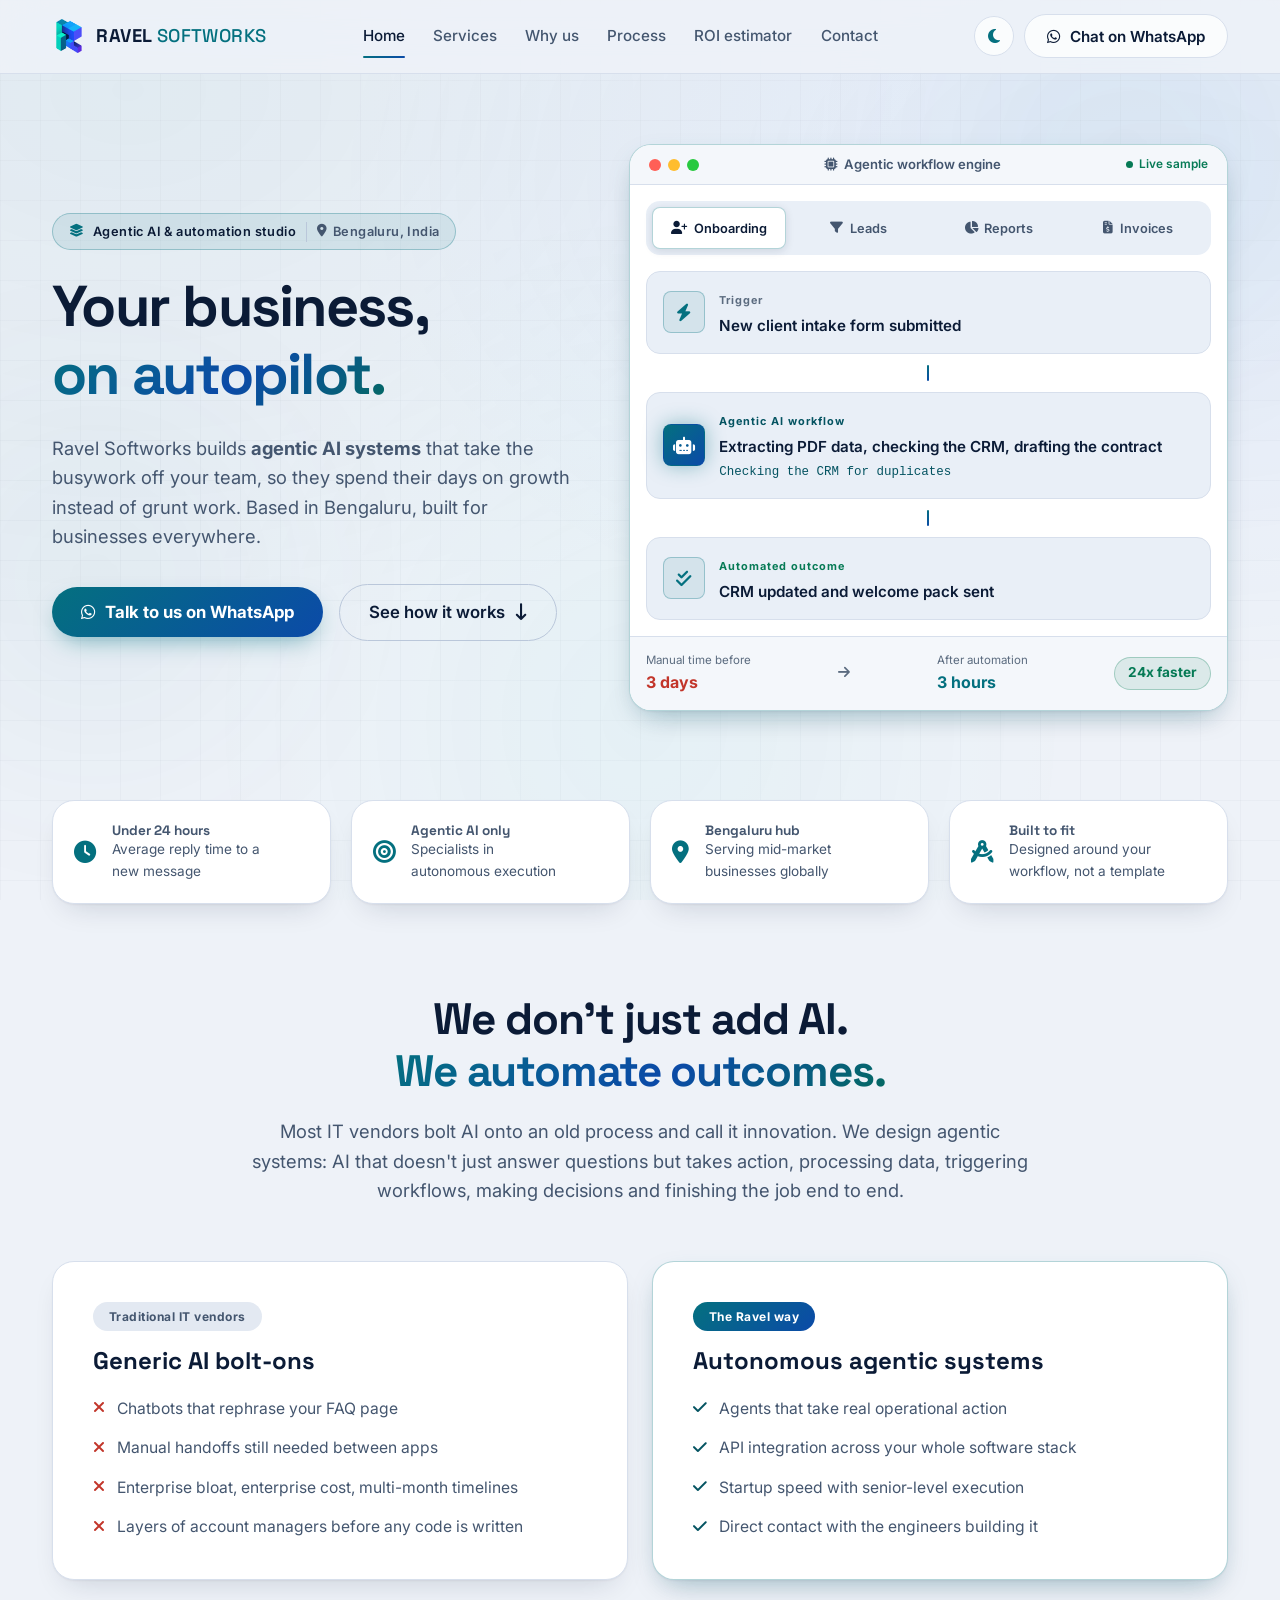
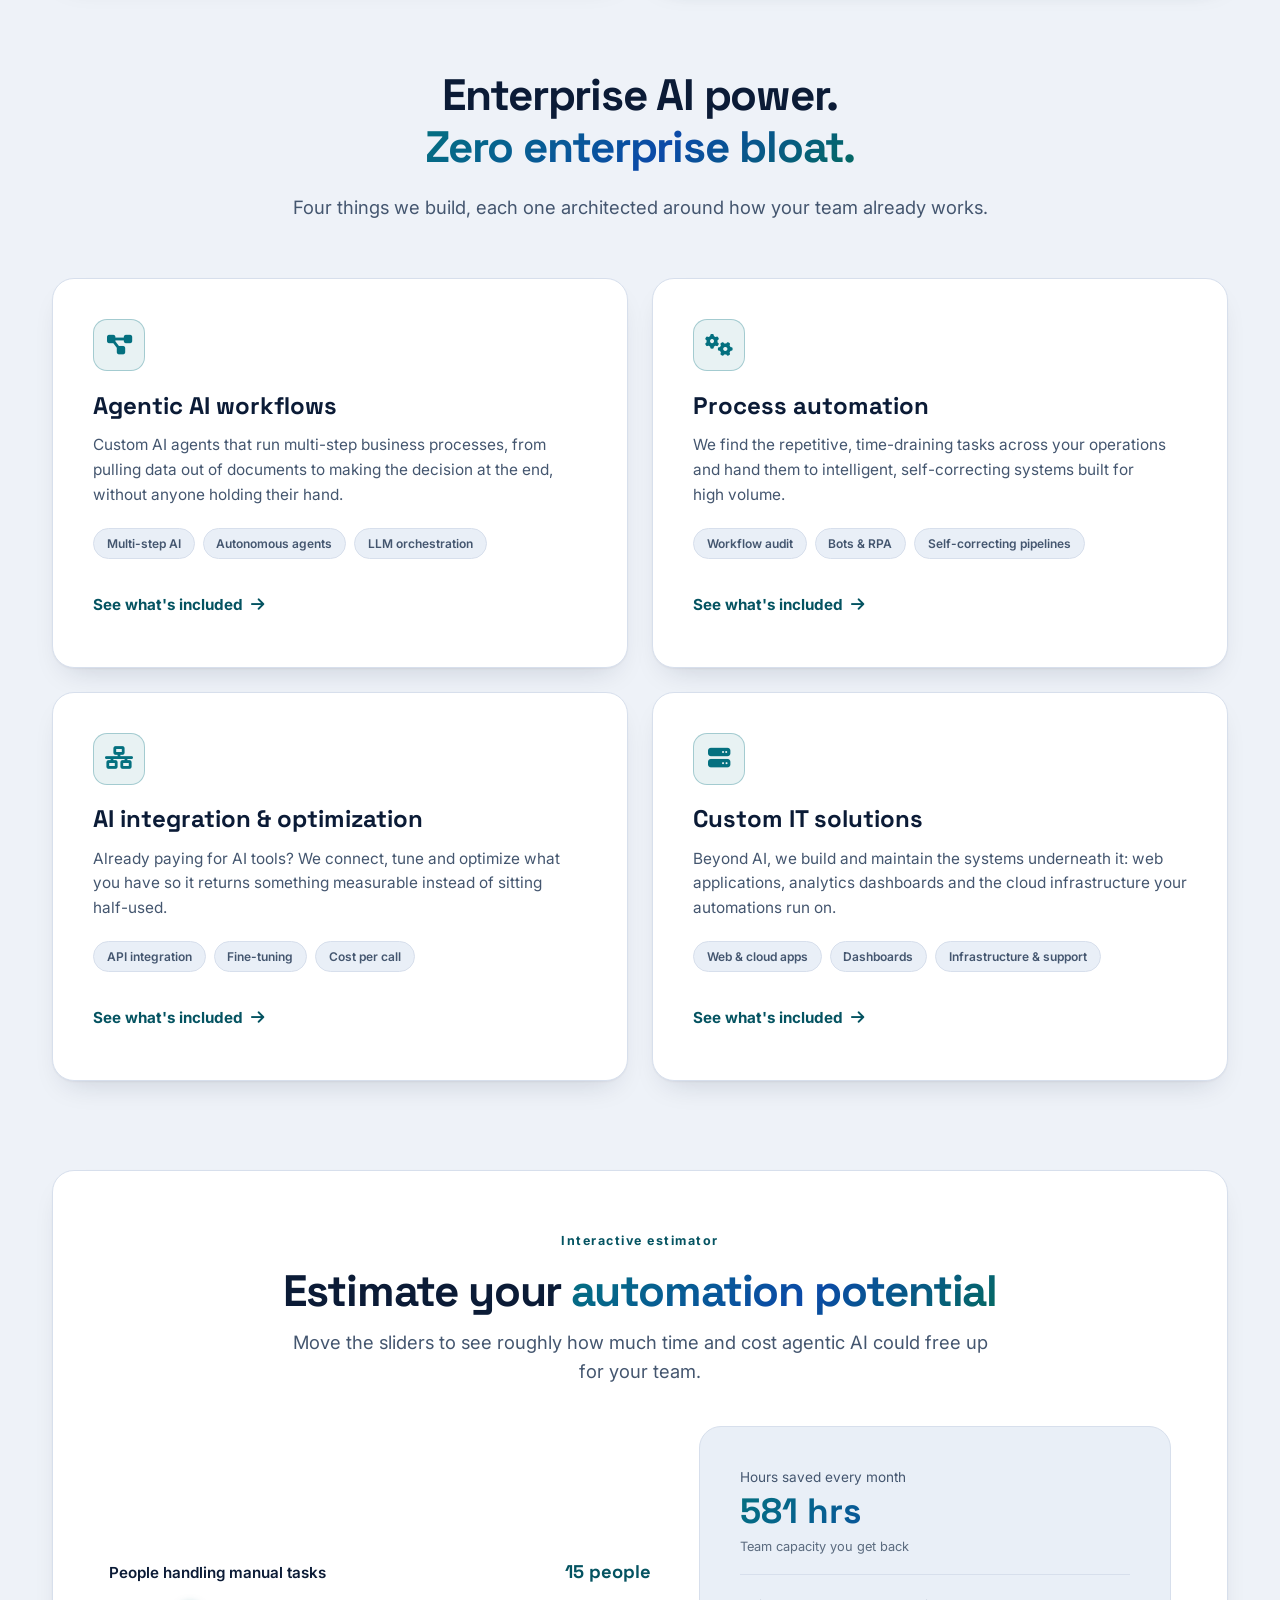
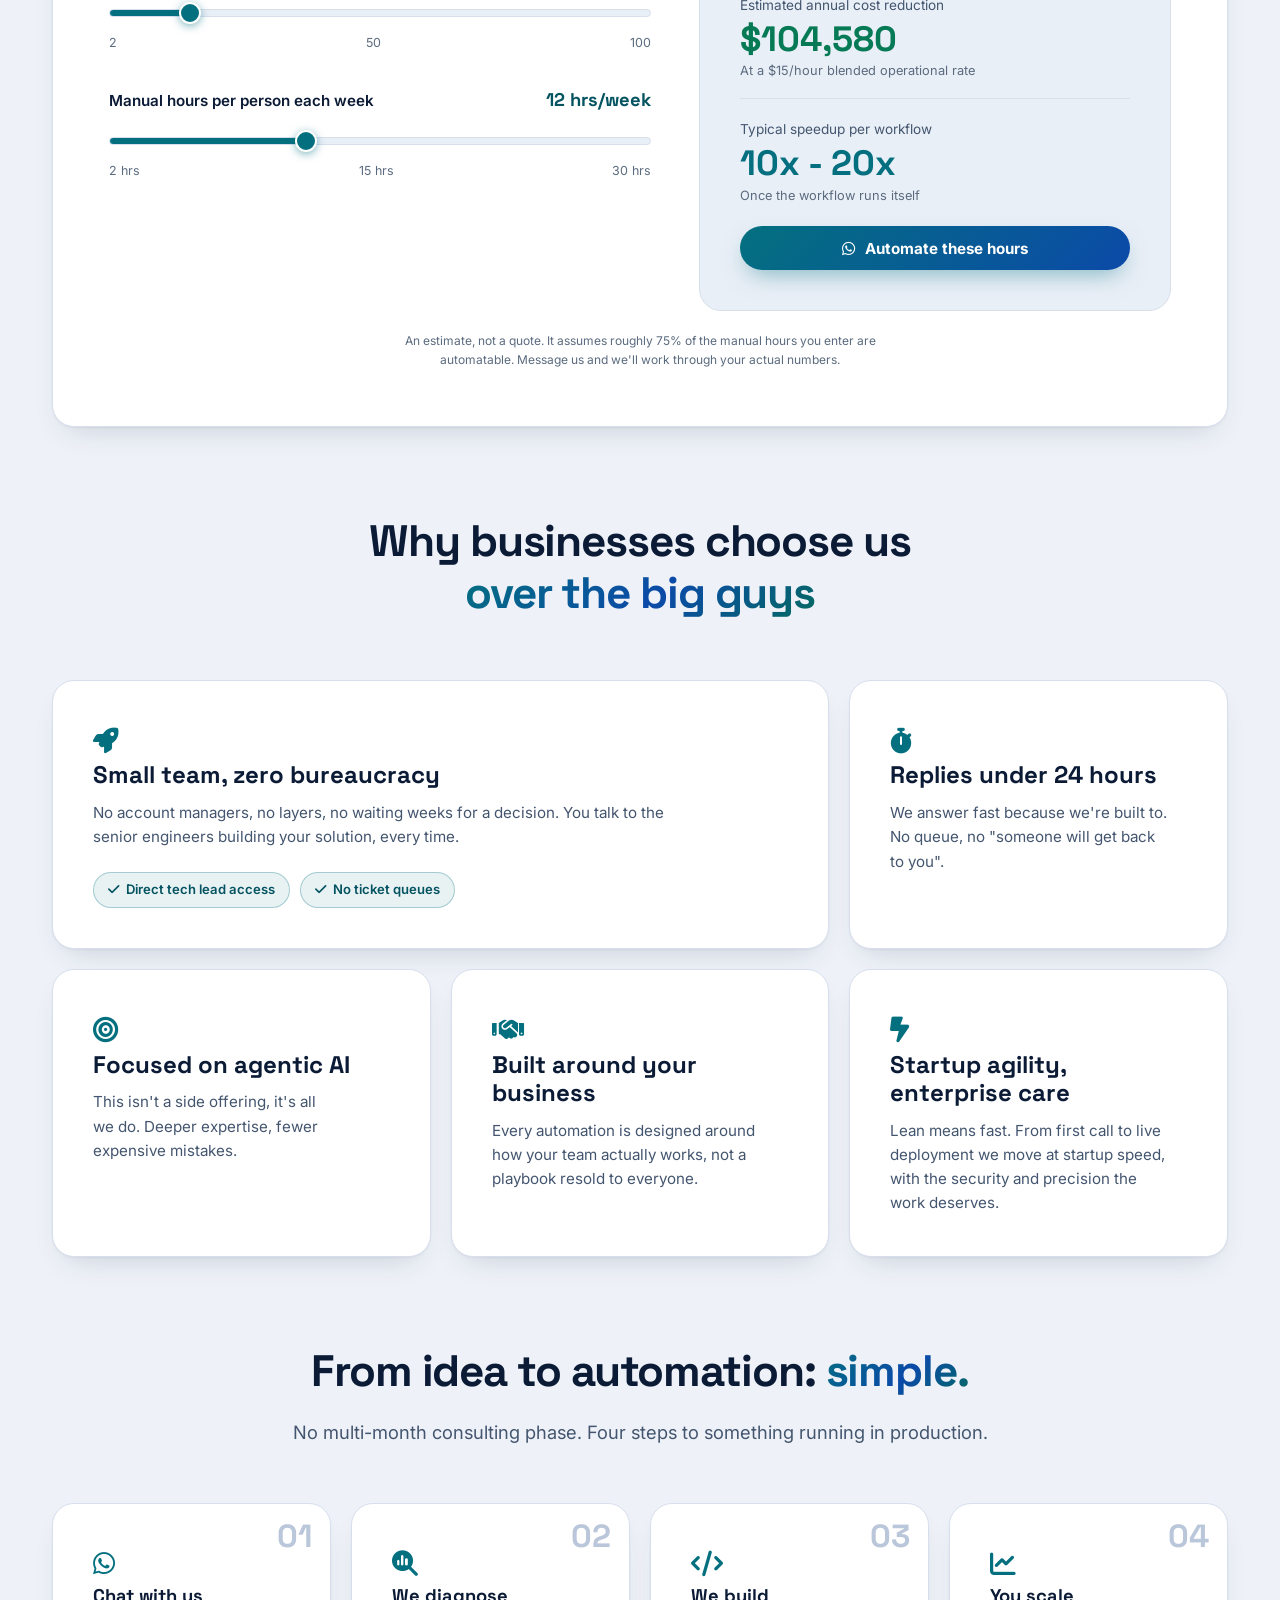
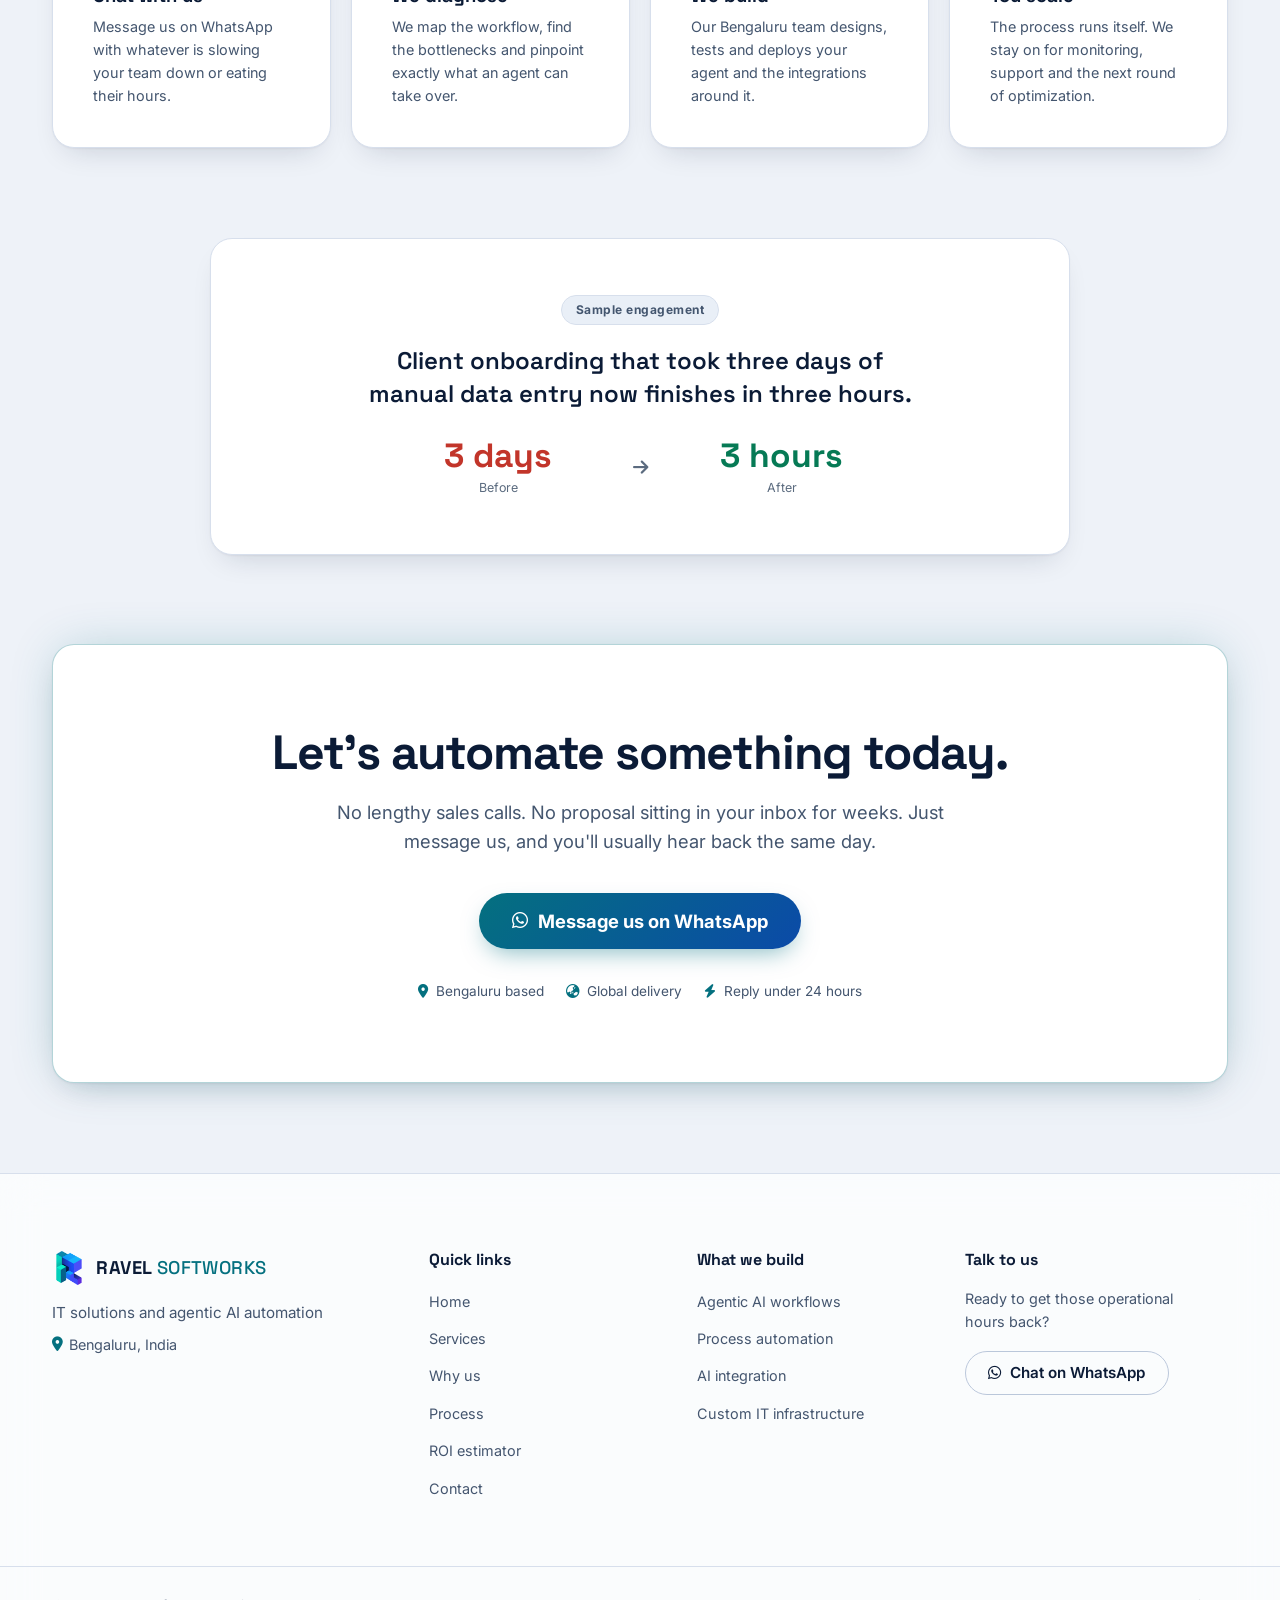
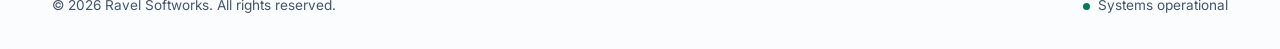
==== commit 79bcae6c: "improved design" ====
--- a/index.html
+++ b/index.html
@@ -4,571 +4,579 @@
   <meta charset="UTF-8">
   <meta name="viewport" content="width=device-width, initial-scale=1.0">
   <title>Ravel Softworks: Agentic AI & Process Automation Studio</title>
-  <meta name="description" content="Ravel Softworks builds enterprise-grade Agentic AI systems and process automations that eliminate busywork for growing businesses worldwide. Based in Bengaluru.">
-  
-  <!-- Google Fonts & System Font Stack -->
+  <meta name="description" content="Ravel Softworks builds Agentic AI systems and process automations that take the busywork off your team. Bengaluru-based, working with businesses worldwide.">
+  <meta name="color-scheme" content="dark light">
+  <meta name="theme-color" content="#070A12" media="(prefers-color-scheme: dark)">
+  <meta name="theme-color" content="#EEF2F8" media="(prefers-color-scheme: light)">
+
+  <link rel="icon" href="favicon.png" type="image/png">
+  <link rel="apple-touch-icon" href="favicon.png">
+
+  <!-- Social preview -->
+  <meta property="og:type" content="website">
+  <meta property="og:title" content="Ravel Softworks: Agentic AI & Process Automation Studio">
+  <meta property="og:description" content="Agentic AI systems that take the busywork off your team. Bengaluru-based, working with businesses worldwide.">
+  <meta property="og:image" content="logo-mark.png">
+  <meta name="twitter:card" content="summary">
+
+  <!-- Set the theme before first paint so light-mode visitors never see a dark flash -->
+  <script>
+    (function () {
+      try {
+        var saved = localStorage.getItem('ravel_theme');
+        var theme = saved || (window.matchMedia('(prefers-color-scheme: light)').matches ? 'light' : 'dark');
+        document.documentElement.dataset.theme = theme;
+      } catch (e) { /* private mode: keep the dark default */ }
+    })();
+  </script>
+
   <link rel="preconnect" href="https://fonts.googleapis.com">
   <link rel="preconnect" href="https://fonts.gstatic.com" crossorigin>
   <link href="https://fonts.googleapis.com/css2?family=Inter:wght@300;400;500;600;700&family=Space+Grotesk:wght@500;600;700&display=swap" rel="stylesheet">
-  
-  <!-- FontAwesome Icons -->
-  <link rel="stylesheet" href="https://cdnjs.cloudflare.com/ajax/libs/font-awesome/6.5.1/css/all.min.css">
-  
+
+  <link rel="stylesheet" href="https://cdnjs.cloudflare.com/ajax/libs/font-awesome/6.5.1/css/all.min.css"
+        integrity="sha512-DTOQO9RWCH3ppGqcWaEA1BIZOC6xxalwEsw9c2QQeAIftl+Vegovlnee1c9QX4TctnWMn13TZye+giMm8e2LwA=="
+        crossorigin="anonymous" referrerpolicy="no-referrer">
   <link rel="stylesheet" href="styles.css">
 </head>
 <body>
 
-  <!-- Wallpapers Mesh Background & Ambient Glow -->
+  <a href="#main" class="skip-link">Skip to content</a>
+
+  <!-- Ambient background -->
   <div class="mac-wallpaper-mesh" aria-hidden="true"></div>
   <div class="glow-orb orb-1" aria-hidden="true"></div>
   <div class="glow-orb orb-2" aria-hidden="true"></div>
 
-  <!-- FULL-WIDTH MODERN GLASS NAVBAR -->
+  <!-- NAVBAR -->
   <header class="navbar" id="navbar">
     <div class="container nav-container">
-      <a href="#" class="brand-logo">
-        <img src="logo-ravel.png" alt="Ravel Softworks Logo" class="logo-img">
+      <a href="#hero" class="brand-logo">
+        <img src="logo-mark.png" alt="" width="34" height="34" class="logo-img" aria-hidden="true">
         <span class="brand-name">RAVEL <span class="brand-sub">SOFTWORKS</span></span>
       </a>
 
-      <nav class="nav-links" id="nav-links">
-        <a href="#hero" class="nav-link active">Home</a>
+      <nav class="nav-links" id="nav-links" aria-label="Main">
+        <a href="#hero" class="nav-link">Home</a>
         <a href="#services" class="nav-link">Services</a>
-        <a href="#why-us" class="nav-link">Why Us</a>
+        <a href="#why-us" class="nav-link">Why us</a>
         <a href="#process" class="nav-link">Process</a>
-        <a href="#calculator" class="nav-link">ROI Estimator</a>
+        <a href="#calculator" class="nav-link">ROI estimator</a>
+        <a href="#contact" class="nav-link">Contact</a>
       </nav>
 
       <div class="nav-actions">
-        <!-- Theme Switcher -->
-        <button class="theme-toggle" id="theme-toggle" title="Toggle Dark/Light Mode" aria-label="Toggle Theme">
-          <i class="fa-solid fa-moon moon-icon"></i>
-          <i class="fa-solid fa-sun sun-icon"></i>
+        <button class="theme-toggle" id="theme-toggle" aria-label="Switch to light mode">
+          <i class="fa-solid fa-moon moon-icon" aria-hidden="true"></i>
+          <i class="fa-solid fa-sun sun-icon" aria-hidden="true"></i>
         </button>
 
-        <!-- WhatsApp CTA -->
-        <button class="btn btn-primary nav-whatsapp-btn" id="open-whatsapp-drawer">
-          <i class="fa-brands fa-whatsapp"></i>
-          <span>Chat on WhatsApp</span>
+        <button class="btn btn-primary btn-icon-collapse" id="open-whatsapp-drawer" aria-label="Chat on WhatsApp">
+          <i class="fa-brands fa-whatsapp" aria-hidden="true"></i>
+          <span class="btn-label">Chat on WhatsApp</span>
         </button>
 
-        <!-- Mobile Menu Toggle -->
-        <button class="mobile-menu-btn" id="mobile-menu-btn" aria-label="Toggle Navigation Menu">
-          <i class="fa-solid fa-bars"></i>
+        <button class="mobile-menu-btn" id="mobile-menu-btn" aria-label="Open menu" aria-expanded="false" aria-controls="nav-links">
+          <i class="fa-solid fa-bars" aria-hidden="true"></i>
         </button>
       </div>
     </div>
   </header>
 
-  <main>
-    <!-- HERO SECTION -->
-    <section class="hero-section" id="hero">
+  <main id="main">
+    <!-- HERO -->
+    <section class="hero-section" id="hero" aria-labelledby="hero-title">
       <div class="container hero-container">
         <div class="hero-content">
-          <div class="hero-badge animate-fade-in">
-            <i class="fa-solid fa-layer-group text-cyan"></i>
-            <span>AGENTIC AI & AUTOMATION STUDIO</span>
-            <span class="badge-location"><i class="fa-solid fa-location-dot"></i> Bengaluru, India</span>
-          </div>
-
-          <h1 class="hero-title animate-fade-in delay-1">
-            Your Business, <br>
-            <span class="gradient-text glow-text">on Autopilot.</span>
+          <p class="hero-badge animate-fade-in">
+            <i class="fa-solid fa-layer-group badge-icon" aria-hidden="true"></i>
+            <span>Agentic AI &amp; automation studio</span>
+            <span class="badge-location">
+              <i class="fa-solid fa-location-dot" aria-hidden="true"></i> Bengaluru, India
+            </span>
+          </p>
+
+          <h1 class="hero-title animate-fade-in delay-1" id="hero-title">
+            Your business,<br>
+            <span class="gradient-text glow-text">on autopilot.</span>
           </h1>
 
           <p class="hero-description animate-fade-in delay-2">
-            Ravel Softworks builds <strong>Agentic AI systems</strong> that automate the busywork, so your team can focus on growth, not grunt work. Based in Bengaluru, built for businesses everywhere.
+            Ravel Softworks builds <strong>agentic AI systems</strong> that take the busywork off your team, so
+            they spend their days on growth instead of grunt work. Based in Bengaluru, built for businesses
+            everywhere.
           </p>
 
           <div class="hero-ctas animate-fade-in delay-3">
             <button class="btn btn-lg btn-gradient" id="hero-wa-btn">
-              <i class="fa-brands fa-whatsapp"></i>
-              <span>Talk to Us on WhatsApp</span>
+              <i class="fa-brands fa-whatsapp" aria-hidden="true"></i>
+              <span>Talk to us on WhatsApp</span>
             </button>
             <a href="#process" class="btn btn-lg btn-outline">
               <span>See how it works</span>
-              <i class="fa-solid fa-arrow-down-long"></i>
+              <i class="fa-solid fa-arrow-down-long" aria-hidden="true"></i>
             </a>
           </div>
-
-          <div class="hero-trust-minipills animate-fade-in delay-4">
-            <div class="minipill">
-              <i class="fa-solid fa-bolt text-cyan"></i>
-              <span>Avg. reply: <strong>&lt; 24 hrs</strong></span>
-            </div>
-            <div class="minipill">
-              <i class="fa-solid fa-brain text-cyan"></i>
-              <span><strong>Agentic Specialists</strong></span>
-            </div>
-            <div class="minipill">
-              <i class="fa-solid fa-earth-asia text-cyan"></i>
-              <span>Global Client Base</span>
-            </div>
-          </div>
-        </div>
-
-        <!-- HERO INTERACTIVE WORKFLOW SIMULATOR (KEPT WITH WINDOW HEADER) -->
+        </div>
+
+        <!-- Workflow simulator -->
         <div class="hero-visual animate-fade-in delay-2" id="simulator">
           <div class="simulator-card glass-panel glow-border">
-            <!-- Header Bar -->
             <div class="mac-window-header">
-              <div class="window-controls">
+              <div class="window-controls" aria-hidden="true">
                 <span class="control close"></span>
                 <span class="control minimize"></span>
                 <span class="control expand"></span>
               </div>
-              <div class="window-title">
-                <i class="fa-solid fa-microchip"></i> Agentic AI Workflow Engine
-              </div>
-              <div class="window-status">
-                <span class="status-indicator"></span> Active Simulation
-              </div>
-            </div>
-
-            <!-- Workflow Segmented Control Tabs -->
-            <div class="workflow-tabs mac-segmented-control">
-              <button class="tab-btn active" data-preset="onboarding">
-                <i class="fa-solid fa-user-plus"></i> Onboarding
+              <p class="window-title">
+                <i class="fa-solid fa-microchip" aria-hidden="true"></i>
+                <span>Agentic workflow engine</span>
+              </p>
+              <p class="window-status">
+                <span class="status-indicator" aria-hidden="true"></span>
+                <span>Live sample</span>
+              </p>
+            </div>
+
+            <div class="workflow-tabs mac-segmented-control" role="tablist" aria-label="Example workflows">
+              <button class="tab-btn" role="tab" id="tab-onboarding" aria-selected="true" aria-controls="workflow-canvas" data-preset="onboarding">
+                <i class="fa-solid fa-user-plus" aria-hidden="true"></i> Onboarding
               </button>
-              <button class="tab-btn" data-preset="leads">
-                <i class="fa-solid fa-filter"></i> Leads
+              <button class="tab-btn" role="tab" id="tab-leads" aria-selected="false" aria-controls="workflow-canvas" data-preset="leads" tabindex="-1">
+                <i class="fa-solid fa-filter" aria-hidden="true"></i> Leads
               </button>
-              <button class="tab-btn" data-preset="reports">
-                <i class="fa-solid fa-chart-pie"></i> Reports
+              <button class="tab-btn" role="tab" id="tab-reports" aria-selected="false" aria-controls="workflow-canvas" data-preset="reports" tabindex="-1">
+                <i class="fa-solid fa-chart-pie" aria-hidden="true"></i> Reports
               </button>
-              <button class="tab-btn" data-preset="invoices">
-                <i class="fa-solid fa-file-invoice-dollar"></i> Invoices
+              <button class="tab-btn" role="tab" id="tab-invoices" aria-selected="false" aria-controls="workflow-canvas" data-preset="invoices" tabindex="-1">
+                <i class="fa-solid fa-file-invoice-dollar" aria-hidden="true"></i> Invoices
               </button>
             </div>
 
-            <!-- Workflow Visual Canvas -->
-            <div class="workflow-canvas">
-              <div class="wf-node node-trigger" id="node-trigger">
-                <div class="node-icon"><i class="fa-solid fa-bolt"></i></div>
+            <div class="workflow-canvas" id="workflow-canvas" role="tabpanel" aria-live="polite" tabindex="0">
+              <div class="wf-node node-trigger">
+                <span class="node-icon" aria-hidden="true"><i class="fa-solid fa-bolt"></i></span>
                 <div class="node-details">
-                  <span class="node-type">TRIGGER</span>
-                  <h4 class="node-title" id="trigger-title">New Client Form Submitted</h4>
+                  <span class="node-type">Trigger</span>
+                  <p class="node-title" id="trigger-title">New client form submitted</p>
                 </div>
               </div>
 
-              <div class="wf-connector">
-                <div class="pulse-line"></div>
-              </div>
-
-              <div class="wf-node node-agent" id="node-agent">
-                <div class="node-icon agent-pulse"><i class="fa-solid fa-robot"></i></div>
+              <div class="wf-connector" aria-hidden="true"><div class="pulse-line"></div></div>
+
+              <div class="wf-node node-agent">
+                <span class="node-icon agent-pulse" aria-hidden="true"><i class="fa-solid fa-robot"></i></span>
                 <div class="node-details">
-                  <span class="node-type text-cyan">AGENTIC AI WORKFLOW</span>
-                  <h4 class="node-title" id="agent-title">Extracting, Validating & Decision Logic</h4>
-                  <div class="agent-thinking">
-                    <span class="typing-text" id="agent-thinking-text">Parsing PDF attachments...</span>
-                  </div>
+                  <span class="node-type text-accent">Agentic AI workflow</span>
+                  <p class="node-title" id="agent-title">Extracting, validating and deciding</p>
+                  <p class="agent-thinking">
+                    <span class="typing-text" id="agent-thinking-text">Parsing PDF attachments</span>
+                  </p>
                 </div>
               </div>
 
-              <div class="wf-connector">
-                <div class="pulse-line"></div>
-              </div>
-
-              <div class="wf-node node-outcome" id="node-outcome">
-                <div class="node-icon"><i class="fa-solid fa-check-double"></i></div>
+              <div class="wf-connector" aria-hidden="true"><div class="pulse-line"></div></div>
+
+              <div class="wf-node node-outcome">
+                <span class="node-icon" aria-hidden="true"><i class="fa-solid fa-check-double"></i></span>
                 <div class="node-details">
-                  <span class="node-type text-green">AUTOMATED OUTCOME</span>
-                  <h4 class="node-title" id="outcome-title">CRM Updated & Welcome Package Sent</h4>
+                  <span class="node-type text-success">Automated outcome</span>
+                  <p class="node-title" id="outcome-title">CRM updated and welcome pack sent</p>
                 </div>
               </div>
             </div>
 
-            <!-- Execution Stats Footer -->
             <div class="simulator-footer">
               <div class="sim-stat">
-                <span class="sim-label">Manual Time Before:</span>
-                <span class="sim-value text-red" id="sim-time-before">3 Days</span>
-              </div>
-              <div class="sim-arrow"><i class="fa-solid fa-arrow-right"></i></div>
+                <span class="sim-label">Manual time before</span>
+                <span class="sim-value text-danger" id="sim-time-before">3 days</span>
+              </div>
+              <span class="sim-arrow" aria-hidden="true"><i class="fa-solid fa-arrow-right"></i></span>
               <div class="sim-stat">
-                <span class="sim-label">With Custom Solution:</span>
-                <span class="sim-value text-cyan" id="sim-time-after">3 Hours</span>
-              </div>
-              <div class="sim-stat sim-speedup">
-                <span class="badge-speedup" id="sim-speedup-badge">24x Faster</span>
-              </div>
-            </div>
-          </div>
-        </div>
-      </div>
-    </section>
-
-    <!-- TRUST STRIP & METRICS -->
-    <section class="trust-strip-section">
+                <span class="sim-label">After automation</span>
+                <span class="sim-value text-accent" id="sim-time-after">3 hours</span>
+              </div>
+              <span class="badge-speedup" id="sim-speedup-badge">24x faster</span>
+            </div>
+          </div>
+        </div>
+      </div>
+    </section>
+
+    <!-- TRUST STRIP -->
+    <section class="trust-strip-section" aria-labelledby="trust-heading">
       <div class="container">
-        <div class="trust-grid">
-          <div class="trust-card glass-panel">
-            <div class="trust-icon"><i class="fa-solid fa-clock"></i></div>
-            <div class="trust-info">
-              <h3>&lt; 24 Hours</h3>
-              <p>Average client response time</p>
-            </div>
-          </div>
-          <div class="trust-card glass-panel">
-            <div class="trust-icon"><i class="fa-solid fa-bullseye"></i></div>
-            <div class="trust-info">
-              <h3>Agentic AI Focused</h3>
+        <h2 class="visually-hidden" id="trust-heading">How we work with clients</h2>
+        <ul class="trust-grid">
+          <li class="trust-card glass-panel">
+            <span class="trust-icon" aria-hidden="true"><i class="fa-solid fa-clock"></i></span>
+            <div>
+              <p class="trust-value">Under 24 hours</p>
+              <p>Average reply time to a new message</p>
+            </div>
+          </li>
+          <li class="trust-card glass-panel">
+            <span class="trust-icon" aria-hidden="true"><i class="fa-solid fa-bullseye"></i></span>
+            <div>
+              <p class="trust-value">Agentic AI only</p>
               <p>Specialists in autonomous execution</p>
             </div>
-          </div>
-          <div class="trust-card glass-panel">
-            <div class="trust-icon"><i class="fa-solid fa-location-dot"></i></div>
-            <div class="trust-info">
-              <h3>Bengaluru Hub</h3>
-              <p>Serving global mid-market businesses</p>
-            </div>
-          </div>
-          <div class="trust-card glass-panel">
-            <div class="trust-icon"><i class="fa-solid fa-chart-line"></i></div>
-            <div class="trust-info">
-              <h3>100% Tailored</h3>
-              <p>Built for your workflow, zero templates</p>
-            </div>
-          </div>
-        </div>
-      </div>
-    </section>
-
-    <!-- VALUE PROPOSITION / ABOUT -->
-    <section class="value-section" id="about">
-      <div class="container">
-        <div class="section-header center">
-          <span class="section-tag">OUR PHILOSOPHY</span>
-          <h2 class="section-title">We don't just "add AI." <br><span class="gradient-text">We automate outcomes.</span></h2>
-          <p class="section-subtitle">
-            Most IT vendors bolt AI onto old processes and call it innovation. At Ravel Softworks, we design <strong>agentic systems</strong>: AI that doesn't just answer questions, but takes action by processing data, triggering workflows, making decisions, and getting real work done end-to-end.
-          </p>
-        </div>
-
-        <div class="comparison-grid">
-          <!-- Traditional Box (Clean Glass Card) -->
-          <div class="comparison-card traditional glass-panel">
-            <div class="card-badge badge-traditional">Traditional IT Vendors</div>
-            <h3>Generic AI Bolt-ons</h3>
-            <ul class="comparison-list">
-              <li><i class="fa-solid fa-xmark icon-red"></i> Basic chatbots that just rephrase FAQs</li>
-              <li><i class="fa-solid fa-xmark icon-red"></i> Manual handoffs still required between apps</li>
-              <li><i class="fa-solid fa-xmark icon-red"></i> Heavy enterprise bloat, high cost, multi-month timelines</li>
-              <li><i class="fa-solid fa-xmark icon-red"></i> Layers of account managers before code gets written</li>
-            </ul>
-          </div>
-
-          <!-- Ravel Box (Clean Glass Card) -->
-          <div class="comparison-card ravel-card glass-panel glow-border">
-            <div class="card-badge badge-ravel">The Ravel Way</div>
-            <h3>Autonomous Agentic Systems</h3>
-            <ul class="comparison-list">
-              <li><i class="fa-solid fa-check icon-cyan"></i> Self-executing agents that take real operational action</li>
-              <li><i class="fa-solid fa-check icon-cyan"></i> Seamless API integration across your full software stack</li>
-              <li><i class="fa-solid fa-check icon-cyan"></i> Lean startup speed with senior-level execution</li>
-              <li><i class="fa-solid fa-check icon-cyan"></i> Direct contact with the engineers building your solution</li>
-            </ul>
-          </div>
-        </div>
-      </div>
-    </section>
-
-    <!-- SERVICES SECTION (CLEAN GLASS CARDS) -->
-    <section class="services-section" id="services">
+          </li>
+          <li class="trust-card glass-panel">
+            <span class="trust-icon" aria-hidden="true"><i class="fa-solid fa-location-dot"></i></span>
+            <div>
+              <p class="trust-value">Bengaluru hub</p>
+              <p>Serving mid-market businesses globally</p>
+            </div>
+          </li>
+          <li class="trust-card glass-panel">
+            <span class="trust-icon" aria-hidden="true"><i class="fa-solid fa-compass-drafting"></i></span>
+            <div>
+              <p class="trust-value">Built to fit</p>
+              <p>Designed around your workflow, not a template</p>
+            </div>
+          </li>
+        </ul>
+      </div>
+    </section>
+
+    <!-- VALUE PROPOSITION -->
+    <section class="value-section" id="about" aria-labelledby="about-title">
       <div class="container">
         <div class="section-header">
-          <span class="section-tag">WHAT WE BUILD</span>
-          <h2 class="section-title">Enterprise AI Power. <br><span class="gradient-text">Zero Enterprise Bloat.</span></h2>
-          <p class="section-subtitle">Custom-architected automations tailored to your exact operational workflows.</p>
+          <h2 class="section-title" id="about-title">
+            We don't just add AI. <br><span class="gradient-text">We automate outcomes.</span>
+          </h2>
+          <p class="section-subtitle">
+            Most IT vendors bolt AI onto an old process and call it innovation. We design agentic systems: AI
+            that doesn't just answer questions but takes action, processing data, triggering workflows, making
+            decisions and finishing the job end to end.
+          </p>
+        </div>
+
+        <div class="comparison-grid">
+          <div class="comparison-card glass-panel">
+            <p class="card-badge badge-traditional">Traditional IT vendors</p>
+            <h3>Generic AI bolt-ons</h3>
+            <ul class="comparison-list">
+              <li><i class="fa-solid fa-xmark icon-danger" aria-hidden="true"></i> Chatbots that rephrase your FAQ page</li>
+              <li><i class="fa-solid fa-xmark icon-danger" aria-hidden="true"></i> Manual handoffs still needed between apps</li>
+              <li><i class="fa-solid fa-xmark icon-danger" aria-hidden="true"></i> Enterprise bloat, enterprise cost, multi-month timelines</li>
+              <li><i class="fa-solid fa-xmark icon-danger" aria-hidden="true"></i> Layers of account managers before any code is written</li>
+            </ul>
+          </div>
+
+          <div class="comparison-card glass-panel glow-border">
+            <p class="card-badge badge-ravel">The Ravel way</p>
+            <h3>Autonomous agentic systems</h3>
+            <ul class="comparison-list">
+              <li><i class="fa-solid fa-check icon-accent" aria-hidden="true"></i> Agents that take real operational action</li>
+              <li><i class="fa-solid fa-check icon-accent" aria-hidden="true"></i> API integration across your whole software stack</li>
+              <li><i class="fa-solid fa-check icon-accent" aria-hidden="true"></i> Startup speed with senior-level execution</li>
+              <li><i class="fa-solid fa-check icon-accent" aria-hidden="true"></i> Direct contact with the engineers building it</li>
+            </ul>
+          </div>
+        </div>
+      </div>
+    </section>
+
+    <!-- SERVICES -->
+    <section class="services-section" id="services" aria-labelledby="services-title">
+      <div class="container">
+        <div class="section-header">
+          <h2 class="section-title" id="services-title">
+            Enterprise AI power. <br><span class="gradient-text">Zero enterprise bloat.</span>
+          </h2>
+          <p class="section-subtitle">Four things we build, each one architected around how your team already works.</p>
         </div>
 
         <div class="services-grid">
-          <!-- Service 1 -->
-          <div class="service-card glass-panel" data-service="1">
-            <div class="service-card-body">
-              <div class="service-icon-box"><i class="fa-solid fa-diagram-project"></i></div>
-              <span class="service-number">01</span>
-              <h3>Agentic AI Workflows</h3>
-              <p>Custom AI agents that handle multi-step business processes, from data extraction and validation to autonomous decision-making, without manual hand-holding.</p>
-              <div class="service-tags">
-                <span class="tag">Multi-step AI</span>
-                <span class="tag">Autonomous Agents</span>
-                <span class="tag">LLM Orchestration</span>
-              </div>
-            </div>
-            <button class="service-link-btn" onclick="openServiceModal(1)">
-              <span>Explore Capability</span> <i class="fa-solid fa-arrow-right"></i>
-            </button>
-          </div>
-
-          <!-- Service 2 -->
-          <div class="service-card glass-panel" data-service="2">
-            <div class="service-card-body">
-              <div class="service-icon-box"><i class="fa-solid fa-gears"></i></div>
-              <span class="service-number">02</span>
-              <h3>Process Automation</h3>
-              <p>We identify repetitive, time-draining tasks across your operations and automate them with intelligent, self-correcting systems built for high throughput.</p>
-              <div class="service-tags">
-                <span class="tag">Workflow Audit</span>
-                <span class="tag">RPA & Bots</span>
-                <span class="tag">Self-correcting Pipelines</span>
-              </div>
-            </div>
-            <button class="service-link-btn" onclick="openServiceModal(2)">
-              <span>Explore Capability</span> <i class="fa-solid fa-arrow-right"></i>
-            </button>
-          </div>
-
-          <!-- Service 3 -->
-          <div class="service-card glass-panel" data-service="3">
-            <div class="service-card-body">
-              <div class="service-icon-box"><i class="fa-solid fa-network-wired"></i></div>
-              <span class="service-number">03</span>
-              <h3>AI Integration & Optimization</h3>
-              <p>Already using AI tools? We fine-tune, connect, and optimize your existing stack so they actually deliver measurable ROI instead of sitting half-used.</p>
-              <div class="service-tags">
-                <span class="tag">API Integration</span>
-                <span class="tag">Fine-Tuning</span>
-                <span class="tag">ROI Optimization</span>
-              </div>
-            </div>
-            <button class="service-link-btn" onclick="openServiceModal(3)">
-              <span>Explore Capability</span> <i class="fa-solid fa-arrow-right"></i>
-            </button>
-          </div>
-
-          <!-- Service 4 -->
-          <div class="service-card glass-panel" data-service="4">
-            <div class="service-card-body">
-              <div class="service-icon-box"><i class="fa-solid fa-server"></i></div>
-              <span class="service-number">04</span>
-              <h3>Custom IT Solutions</h3>
-              <p>Beyond AI, we build, scale, and maintain the robust underlying systems, web applications, analytics dashboards, and cloud infrastructure your automations run on.</p>
-              <div class="service-tags">
-                <span class="tag">Web & Cloud Apps</span>
-                <span class="tag">Dashboards</span>
-                <span class="tag">Infra & Support</span>
-              </div>
-            </div>
-            <button class="service-link-btn" onclick="openServiceModal(4)">
-              <span>Explore Capability</span> <i class="fa-solid fa-arrow-right"></i>
-            </button>
-          </div>
-        </div>
-      </div>
-    </section>
-
-    <!-- INTERACTIVE ROI CALCULATOR (CLEAN GLASS CARD) -->
-    <section class="calculator-section" id="calculator">
+          <article class="service-card glass-panel">
+            <span class="service-icon-box" aria-hidden="true"><i class="fa-solid fa-diagram-project"></i></span>
+            <h3 id="svc-1-title">Agentic AI workflows</h3>
+            <p>
+              Custom AI agents that run multi-step business processes, from pulling data out of documents to
+              making the decision at the end, without anyone holding their hand.
+            </p>
+            <ul class="service-tags">
+              <li class="tag">Multi-step AI</li>
+              <li class="tag">Autonomous agents</li>
+              <li class="tag">LLM orchestration</li>
+            </ul>
+            <button class="service-link-btn" data-service="1" aria-describedby="svc-1-title">
+              <span>See what's included</span>
+              <i class="fa-solid fa-arrow-right" aria-hidden="true"></i>
+            </button>
+          </article>
+
+          <article class="service-card glass-panel">
+            <span class="service-icon-box" aria-hidden="true"><i class="fa-solid fa-gears"></i></span>
+            <h3 id="svc-2-title">Process automation</h3>
+            <p>
+              We find the repetitive, time-draining tasks across your operations and hand them to intelligent,
+              self-correcting systems built for high volume.
+            </p>
+            <ul class="service-tags">
+              <li class="tag">Workflow audit</li>
+              <li class="tag">Bots &amp; RPA</li>
+              <li class="tag">Self-correcting pipelines</li>
+            </ul>
+            <button class="service-link-btn" data-service="2" aria-describedby="svc-2-title">
+              <span>See what's included</span>
+              <i class="fa-solid fa-arrow-right" aria-hidden="true"></i>
+            </button>
+          </article>
+
+          <article class="service-card glass-panel">
+            <span class="service-icon-box" aria-hidden="true"><i class="fa-solid fa-network-wired"></i></span>
+            <h3 id="svc-3-title">AI integration &amp; optimization</h3>
+            <p>
+              Already paying for AI tools? We connect, tune and optimize what you have so it returns something
+              measurable instead of sitting half-used.
+            </p>
+            <ul class="service-tags">
+              <li class="tag">API integration</li>
+              <li class="tag">Fine-tuning</li>
+              <li class="tag">Cost per call</li>
+            </ul>
+            <button class="service-link-btn" data-service="3" aria-describedby="svc-3-title">
+              <span>See what's included</span>
+              <i class="fa-solid fa-arrow-right" aria-hidden="true"></i>
+            </button>
+          </article>
+
+          <article class="service-card glass-panel">
+            <span class="service-icon-box" aria-hidden="true"><i class="fa-solid fa-server"></i></span>
+            <h3 id="svc-4-title">Custom IT solutions</h3>
+            <p>
+              Beyond AI, we build and maintain the systems underneath it: web applications, analytics
+              dashboards and the cloud infrastructure your automations run on.
+            </p>
+            <ul class="service-tags">
+              <li class="tag">Web &amp; cloud apps</li>
+              <li class="tag">Dashboards</li>
+              <li class="tag">Infrastructure &amp; support</li>
+            </ul>
+            <button class="service-link-btn" data-service="4" aria-describedby="svc-4-title">
+              <span>See what's included</span>
+              <i class="fa-solid fa-arrow-right" aria-hidden="true"></i>
+            </button>
+          </article>
+        </div>
+      </div>
+    </section>
+
+    <!-- ROI CALCULATOR -->
+    <section class="calculator-section" id="calculator" aria-labelledby="calc-title">
       <div class="container">
         <div class="calculator-card glass-panel">
           <div class="calc-header">
-            <span class="section-tag">INTERACTIVE ROI ESTIMATOR</span>
-            <h2>Calculate Your Team's <span class="gradient-text">Automation Potential</span></h2>
-            <p>See how much time and operational expense Ravel Agentic AI can unlock for your company.</p>
+            <span class="section-tag">Interactive estimator</span>
+            <h2 id="calc-title">Estimate your <span class="gradient-text">automation potential</span></h2>
+            <p>Move the sliders to see roughly how much time and cost agentic AI could free up for your team.</p>
           </div>
 
           <div class="calc-body">
             <div class="calc-controls">
-              <!-- Slider 1: Team Size -->
               <div class="slider-group">
                 <div class="slider-label-row">
-                  <label for="team-size-slider">Team Size (Employees handling manual tasks)</label>
-                  <span class="slider-value" id="team-size-val">15 people</span>
+                  <label for="team-size-slider">People handling manual tasks</label>
+                  <output class="slider-value" id="team-size-val" for="team-size-slider">15 people</output>
                 </div>
-                <input type="range" id="team-size-slider" min="2" max="100" value="15" class="custom-range">
-                <div class="slider-range-labels">
-                  <span>2</span>
-                  <span>50</span>
-                  <span>100+</span>
+                <input type="range" id="team-size-slider" min="2" max="100" value="15" step="1" class="custom-range"
+                       aria-valuetext="15 people">
+                <div class="slider-range-labels" aria-hidden="true">
+                  <span>2</span><span>50</span><span>100</span>
                 </div>
               </div>
 
-              <!-- Slider 2: Manual Hours per Week -->
               <div class="slider-group">
                 <div class="slider-label-row">
-                  <label for="hours-slider">Manual Hours Spent Per Person / Week</label>
-                  <span class="slider-value" id="hours-val">12 hrs/week</span>
+                  <label for="hours-slider">Manual hours per person each week</label>
+                  <output class="slider-value" id="hours-val" for="hours-slider">12 hrs/week</output>
                 </div>
-                <input type="range" id="hours-slider" min="2" max="30" value="12" class="custom-range">
-                <div class="slider-range-labels">
-                  <span>2 hrs</span>
-                  <span>15 hrs</span>
-                  <span>30 hrs</span>
+                <input type="range" id="hours-slider" min="2" max="30" value="12" step="1" class="custom-range"
+                       aria-valuetext="12 hours per week">
+                <div class="slider-range-labels" aria-hidden="true">
+                  <span>2 hrs</span><span>15 hrs</span><span>30 hrs</span>
                 </div>
               </div>
             </div>
 
-            <div class="calc-results-panel glass-panel">
+            <div class="calc-results-panel" aria-live="polite">
               <div class="calc-result-box">
-                <span class="calc-result-label">Hours Saved Every Month</span>
+                <span class="calc-result-label">Hours saved every month</span>
                 <span class="calc-result-number gradient-text" id="res-hours-saved">540 hrs</span>
-                <span class="calc-result-sub">Reclaimed team capacity</span>
+                <span class="calc-result-sub">Team capacity you get back</span>
               </div>
 
               <div class="calc-result-box">
-                <span class="calc-result-label">Est. Annual Cost Reduction</span>
-                <span class="calc-result-number text-green" id="res-cost-saved">$64,800</span>
-                <span class="calc-result-sub">Based on standard operational rates</span>
+                <span class="calc-result-label">Estimated annual cost reduction</span>
+                <span class="calc-result-number text-success" id="res-cost-saved">$64,800</span>
+                <span class="calc-result-sub">At a $15/hour blended operational rate</span>
               </div>
 
               <div class="calc-result-box">
-                <span class="calc-result-label">Estimated Speedup</span>
-                <span class="calc-result-number text-cyan" id="res-speedup">10x - 25x</span>
-                <span class="calc-result-sub">Instant workflow execution</span>
+                <span class="calc-result-label">Typical speedup per workflow</span>
+                <span class="calc-result-number text-accent" id="res-speedup">10x - 20x</span>
+                <span class="calc-result-sub">Once the workflow runs itself</span>
               </div>
 
               <button class="btn btn-gradient btn-full" id="calc-cta-btn">
-                <i class="fa-brands fa-whatsapp"></i>
-                <span>Automate These Hours Now</span>
+                <i class="fa-brands fa-whatsapp" aria-hidden="true"></i>
+                <span>Automate these hours</span>
               </button>
             </div>
           </div>
-        </div>
-      </div>
-    </section>
-
-    <!-- WHY CHOOSE US (BENTO GRID - CLEAN GLASS CARDS) -->
-    <section class="why-us-section" id="why-us">
+
+          <p class="calc-disclaimer">
+            An estimate, not a quote. It assumes roughly 75% of the manual hours you enter are automatable.
+            Message us and we'll work through your actual numbers.
+          </p>
+        </div>
+      </div>
+    </section>
+
+    <!-- WHY US -->
+    <section class="why-us-section" id="why-us" aria-labelledby="why-title">
       <div class="container">
-        <div class="section-header center">
-          <span class="section-tag">THE RAVEL ADVANTAGE</span>
-          <h2 class="section-title">Why Businesses Choose Us <br><span class="gradient-text">Over the "Big Guys"</span></h2>
-        </div>
-
-        <div class="bento-grid">
-          <!-- Bento Item 1 (Large) -->
-          <div class="bento-card bento-large glass-panel">
-            <div class="bento-icon"><i class="fa-solid fa-rocket text-cyan"></i></div>
-            <h3>Small Team, Zero Bureaucracy</h3>
-            <p>No account managers, no layers, no waiting weeks for a decision. You talk directly to the senior engineers building your solution every single time.</p>
-            <div class="bento-pill-group">
-              <span class="bento-pill"><i class="fa-solid fa-check"></i> Direct Tech Lead Access</span>
-              <span class="bento-pill"><i class="fa-solid fa-check"></i> Zero Ticket Queues</span>
-            </div>
-          </div>
-
-          <!-- Bento Item 2 -->
-          <div class="bento-card glass-panel">
-            <div class="bento-icon"><i class="fa-solid fa-stopwatch text-cyan"></i></div>
-            <h3>&lt; 24-Hour Response Time</h3>
-            <p>We reply fast because we're built to. No waiting days for a response. Instant agility.</p>
-          </div>
-
-          <!-- Bento Item 3 -->
-          <div class="bento-card glass-panel">
-            <div class="bento-icon"><i class="fa-solid fa-bullseye text-cyan"></i></div>
-            <h3>Laser-Focused on Agentic AI</h3>
-            <p>This isn't a side offering for us, it is all we do. Deeper expertise and zero costly beginner mistakes.</p>
-          </div>
-
-          <!-- Bento Item 4 -->
-          <div class="bento-card glass-panel">
-            <div class="bento-icon"><i class="fa-solid fa-handshake text-cyan"></i></div>
-            <h3>Built Around Your Business</h3>
-            <p>Every automation is designed around how your team actually works, not a generic playbook resold to everyone.</p>
-          </div>
-
-          <!-- Bento Item 5 (Wide) -->
-          <div class="bento-card bento-wide glass-panel">
-            <div class="bento-icon"><i class="fa-solid fa-bolt-lightning text-cyan"></i></div>
-            <h3>Startup Agility, Enterprise Power</h3>
-            <p>Lean means fast. From first discovery call to live production deployment, we move at startup speed with enterprise-grade security and precision.</p>
-          </div>
-        </div>
-      </div>
-    </section>
-
-    <!-- PROCESS SECTION (CLEAN GLASS CARDS) -->
-    <section class="process-section" id="process">
+        <div class="section-header">
+          <h2 class="section-title" id="why-title">
+            Why businesses choose us <br><span class="gradient-text">over the big guys</span>
+          </h2>
+        </div>
+
+        <ul class="bento-grid">
+          <li class="bento-card bento-large glass-panel">
+            <span class="bento-icon" aria-hidden="true"><i class="fa-solid fa-rocket"></i></span>
+            <h3>Small team, zero bureaucracy</h3>
+            <p>
+              No account managers, no layers, no waiting weeks for a decision. You talk to the senior engineers
+              building your solution, every time.
+            </p>
+            <ul class="bento-pill-group">
+              <li class="bento-pill"><i class="fa-solid fa-check" aria-hidden="true"></i> Direct tech lead access</li>
+              <li class="bento-pill"><i class="fa-solid fa-check" aria-hidden="true"></i> No ticket queues</li>
+            </ul>
+          </li>
+
+          <li class="bento-card glass-panel">
+            <span class="bento-icon" aria-hidden="true"><i class="fa-solid fa-stopwatch"></i></span>
+            <h3>Replies under 24 hours</h3>
+            <p>We answer fast because we're built to. No queue, no "someone will get back to you".</p>
+          </li>
+
+          <li class="bento-card glass-panel">
+            <span class="bento-icon" aria-hidden="true"><i class="fa-solid fa-bullseye"></i></span>
+            <h3>Focused on agentic AI</h3>
+            <p>This isn't a side offering, it's all we do. Deeper expertise, fewer expensive mistakes.</p>
+          </li>
+
+          <li class="bento-card glass-panel">
+            <span class="bento-icon" aria-hidden="true"><i class="fa-solid fa-handshake"></i></span>
+            <h3>Built around your business</h3>
+            <p>Every automation is designed around how your team actually works, not a playbook resold to everyone.</p>
+          </li>
+
+          <li class="bento-card glass-panel">
+            <span class="bento-icon" aria-hidden="true"><i class="fa-solid fa-bolt-lightning"></i></span>
+            <h3>Startup agility, enterprise care</h3>
+            <p>
+              Lean means fast. From first call to live deployment we move at startup speed, with the security
+              and precision the work deserves.
+            </p>
+          </li>
+        </ul>
+      </div>
+    </section>
+
+    <!-- PROCESS -->
+    <section class="process-section" id="process" aria-labelledby="process-title">
       <div class="container">
-        <div class="section-header center">
-          <span class="section-tag">HOW WE WORK</span>
-          <h2 class="section-title">From Idea to Automation: <span class="gradient-text">Simple.</span></h2>
-          <p class="section-subtitle">No multi-month consulting phases. Four transparent steps to production.</p>
-        </div>
-
-        <div class="process-timeline">
-          <div class="process-step">
-            <div class="step-number">01</div>
+        <div class="section-header">
+          <h2 class="section-title" id="process-title">From idea to automation: <span class="gradient-text">simple.</span></h2>
+          <p class="section-subtitle">No multi-month consulting phase. Four steps to something running in production.</p>
+        </div>
+
+        <ol class="process-timeline">
+          <li class="process-step">
             <div class="step-content glass-panel">
-              <div class="step-icon"><i class="fa-brands fa-whatsapp"></i></div>
-              <h3>1. Chat With Us</h3>
-              <p>Message us on WhatsApp with what's slowing your team down or what repetitive task is draining hours.</p>
-            </div>
-          </div>
-
-          <div class="process-step">
-            <div class="step-number">02</div>
+              <span class="step-icon" aria-hidden="true"><i class="fa-brands fa-whatsapp"></i></span>
+              <h3>Chat with us</h3>
+              <p>Message us on WhatsApp with whatever is slowing your team down or eating their hours.</p>
+            </div>
+          </li>
+          <li class="process-step">
             <div class="step-content glass-panel">
-              <div class="step-icon"><i class="fa-solid fa-magnifying-glass-chart"></i></div>
-              <h3>2. We Diagnose</h3>
-              <p>We map your workflow, identify bottlenecks, and pinpoint exact agentic systems to automate the process.</p>
-            </div>
-          </div>
-
-          <div class="process-step">
-            <div class="step-number">03</div>
+              <span class="step-icon" aria-hidden="true"><i class="fa-solid fa-magnifying-glass-chart"></i></span>
+              <h3>We diagnose</h3>
+              <p>We map the workflow, find the bottlenecks and pinpoint exactly what an agent can take over.</p>
+            </div>
+          </li>
+          <li class="process-step">
             <div class="step-content glass-panel">
-              <div class="step-icon"><i class="fa-solid fa-code"></i></div>
-              <h3>3. We Build</h3>
-              <p>Our Bengaluru team designs, tests, and deploys your custom AI agent and software integrations with speed.</p>
-            </div>
-          </div>
-
-          <div class="process-step">
-            <div class="step-number">04</div>
+              <span class="step-icon" aria-hidden="true"><i class="fa-solid fa-code"></i></span>
+              <h3>We build</h3>
+              <p>Our Bengaluru team designs, tests and deploys your agent and the integrations around it.</p>
+            </div>
+          </li>
+          <li class="process-step">
             <div class="step-content glass-panel">
-              <div class="step-icon"><i class="fa-solid fa-chart-line"></i></div>
-              <h3>4. You Scale</h3>
-              <p>Sit back as your processes run themselves on autopilot while we stay on for continuous monitoring and optimization.</p>
-            </div>
-          </div>
-        </div>
-      </div>
-    </div>
-    </section>
-
-    <!-- SOCIAL PROOF / TESTIMONIAL (CLEAN GLASS CARD) -->
-    <section class="proof-section">
+              <span class="step-icon" aria-hidden="true"><i class="fa-solid fa-chart-line"></i></span>
+              <h3>You scale</h3>
+              <p>The process runs itself. We stay on for monitoring, support and the next round of optimization.</p>
+            </div>
+          </li>
+        </ol>
+      </div>
+    </section>
+
+    <!-- SAMPLE OUTCOME -->
+    <section class="proof-section" aria-labelledby="outcome-title">
       <div class="container">
-        <div class="testimonial-card glass-panel center">
-          <div class="quote-icon"><i class="fa-solid fa-quote-left"></i></div>
-          <p class="testimonial-text">
-            "Ravel Softworks automated our client onboarding process: what took 3 days of manual data entry now takes just 3 hours on complete autopilot."
-          </p>
-          <div class="testimonial-author">
-            <div class="author-avatar"><i class="fa-solid fa-user-tie"></i></div>
-            <div class="author-info">
-              <h4>Operations Director</h4>
-              <p>Growing Tech & Outsourcing Enterprise</p>
-            </div>
-          </div>
-        </div>
-      </div>
-    </section>
-
-    <!-- FINAL CTA SECTION -->
-    <section class="final-cta-section" id="contact">
+        <div class="outcome-card glass-panel center">
+        <p class="outcome-label">Sample engagement</p>
+        <h2 class="outcome-text" id="outcome-heading">
+          Client onboarding that took three days of manual data entry now finishes in three hours.
+        </h2>
+        <dl class="outcome-meter">
+          <div class="outcome-figure">
+            <dt>Before</dt>
+            <dd class="text-danger">3 days</dd>
+          </div>
+          <span class="outcome-arrow" aria-hidden="true"><i class="fa-solid fa-arrow-right"></i></span>
+          <div class="outcome-figure">
+            <dt>After</dt>
+            <dd class="text-success">3 hours</dd>
+          </div>
+        </dl>
+        </div>
+      </div>
+    </section>
+
+    <!-- FINAL CTA -->
+    <section class="final-cta-section" id="contact" aria-labelledby="cta-title">
       <div class="container">
         <div class="cta-box glass-panel glow-box center">
-          <span class="section-tag">GET STARTED TODAY</span>
-          <h2 class="cta-headline">Let's Automate Something Today.</h2>
+          <h2 class="cta-headline" id="cta-title">Let's automate something today.</h2>
           <p class="cta-subtext">
-            No lengthy sales calls. No proposals sitting in your inbox for weeks. <br>
-            Just message us, we usually reply within a few hours.
+            No lengthy sales calls. No proposal sitting in your inbox for weeks. Just message us, and you'll
+            usually hear back the same day.
           </p>
 
           <div class="cta-buttons">
             <button class="btn btn-xl btn-gradient" id="final-wa-btn">
-              <i class="fa-brands fa-whatsapp"></i>
-              <span>Message Us on WhatsApp</span>
+              <i class="fa-brands fa-whatsapp" aria-hidden="true"></i>
+              <span>Message us on WhatsApp</span>
             </button>
           </div>
 
           <div class="cta-footer-note">
-            <span><i class="fa-solid fa-bolt text-cyan"></i> Bengaluru-based • Global Execution • Guaranteed &lt;24h Response</span>
+            <ul class="meta-row">
+              <li><i class="fa-solid fa-location-dot" aria-hidden="true"></i> Bengaluru based</li>
+              <li><i class="fa-solid fa-earth-asia" aria-hidden="true"></i> Global delivery</li>
+              <li><i class="fa-solid fa-bolt" aria-hidden="true"></i> Reply under 24 hours</li>
+            </ul>
           </div>
         </div>
       </div>
@@ -579,156 +587,156 @@
   <footer class="footer">
     <div class="container footer-container">
       <div class="footer-col brand-col">
-        <a href="#" class="brand-logo">
-          <img src="logo-ravel.png" alt="Ravel Softworks Logo" class="logo-img">
+        <a href="#hero" class="brand-logo">
+          <img src="logo-mark.png" alt="" width="34" height="34" class="logo-img" aria-hidden="true">
           <span class="brand-name">RAVEL <span class="brand-sub">SOFTWORKS</span></span>
         </a>
-        <p class="footer-tagline">IT Solutions & Agentic AI Automation</p>
-        <p class="footer-location"><i class="fa-solid fa-location-dot text-cyan"></i> Bengaluru, India</p>
-      </div>
-
-      <div class="footer-col">
-        <h4>Quick Links</h4>
+        <p class="footer-tagline">IT solutions and agentic AI automation</p>
+        <p class="footer-location">
+          <i class="fa-solid fa-location-dot" aria-hidden="true"></i> Bengaluru, India
+        </p>
+      </div>
+
+      <nav class="footer-col" aria-labelledby="footer-nav-title">
+        <h2 id="footer-nav-title">Quick links</h2>
         <ul class="footer-links">
           <li><a href="#hero">Home</a></li>
           <li><a href="#services">Services</a></li>
-          <li><a href="#why-us">Why Us</a></li>
+          <li><a href="#why-us">Why us</a></li>
           <li><a href="#process">Process</a></li>
-          <li><a href="#calculator">ROI Estimator</a></li>
+          <li><a href="#calculator">ROI estimator</a></li>
+          <li><a href="#contact">Contact</a></li>
         </ul>
-      </div>
-
-      <div class="footer-col">
-        <h4>Core Offerings</h4>
+      </nav>
+
+      <nav class="footer-col" aria-labelledby="footer-offerings-title">
+        <h2 id="footer-offerings-title">What we build</h2>
         <ul class="footer-links">
-          <li><a href="#services">Agentic AI Workflows</a></li>
-          <li><a href="#services">Process Automation</a></li>
-          <li><a href="#services">AI Optimization</a></li>
-          <li><a href="#services">Custom IT Infrastructure</a></li>
+          <li><a href="#services">Agentic AI workflows</a></li>
+          <li><a href="#services">Process automation</a></li>
+          <li><a href="#services">AI integration</a></li>
+          <li><a href="#services">Custom IT infrastructure</a></li>
         </ul>
-      </div>
+      </nav>
 
       <div class="footer-col contact-col">
-        <h4>Direct Contact</h4>
-        <p>Ready to reclaim lost operational hours?</p>
-        <button class="btn btn-outline btn-sm" id="footer-wa-btn">
-          <i class="fa-brands fa-whatsapp"></i> Chat on WhatsApp
+        <h2>Talk to us</h2>
+        <p>Ready to get those operational hours back?</p>
+        <button class="btn btn-outline" id="footer-wa-btn">
+          <i class="fa-brands fa-whatsapp" aria-hidden="true"></i>
+          <span>Chat on WhatsApp</span>
         </button>
       </div>
     </div>
 
     <div class="footer-bottom">
       <div class="container footer-bottom-container">
-        <p>© 2026 Ravel Softworks. All rights reserved.</p>
-        <div class="footer-status">
-          <span class="live-dot"></span> Systems Operational
-        </div>
+        <p>&copy; <span id="footer-year">2026</span> Ravel Softworks. All rights reserved.</p>
+        <p class="footer-status">
+          <span class="live-dot" aria-hidden="true"></span> Systems operational
+        </p>
       </div>
     </div>
   </footer>
 
-  <!-- WHATSAPP DRAWER / QUICK MESSAGE MODAL (KEPT WITH WINDOW HEADER) -->
-  <div class="modal-overlay" id="wa-modal">
-    <div class="modal-content glass-panel" id="wa-modal-panel">
+  <!-- WHATSAPP MODAL -->
+  <div class="modal-overlay" id="wa-modal" role="dialog" aria-modal="true" aria-labelledby="wa-modal-title" hidden>
+    <div class="modal-content glass-panel" id="wa-modal-panel" tabindex="-1">
       <div class="mac-window-header">
         <div class="window-controls">
-          <span class="control close modal-ctrl-close" title="Close"></span>
-          <span class="control minimize modal-ctrl-minimize" title="Minimize"></span>
-          <span class="control expand modal-ctrl-expand" title="Toggle Fullscreen"></span>
-        </div>
-        <div class="window-title"><i class="fa-brands fa-whatsapp"></i> WhatsApp Direct</div>
+          <button type="button" class="control close modal-ctrl-close" aria-label="Close"></button>
+          <button type="button" class="control minimize modal-ctrl-minimize" aria-label="Minimize"></button>
+          <button type="button" class="control expand modal-ctrl-expand" aria-label="Toggle full screen"></button>
+        </div>
+        <p class="window-title">
+          <i class="fa-brands fa-whatsapp" aria-hidden="true"></i> <span>WhatsApp</span>
+        </p>
       </div>
 
       <div class="mac-card-content">
         <div class="modal-header">
-          <div class="wa-modal-avatar">
-            <i class="fa-brands fa-whatsapp"></i>
-          </div>
+          <span class="wa-modal-avatar" aria-hidden="true"><i class="fa-brands fa-whatsapp"></i></span>
           <div>
-            <h3>Start WhatsApp Chat</h3>
-            <p class="text-sub">Ravel Softworks Agentic Team • Bengaluru</p>
+            <h2 id="wa-modal-title">Start a WhatsApp chat</h2>
+            <p class="text-sub">Ravel Softworks, Bengaluru</p>
           </div>
         </div>
 
         <div class="modal-body">
-          <label>What would you like to automate?</label>
-          <div class="wa-options-grid mac-segmented-control">
-            <button class="wa-opt-btn active" data-goal="Agentic AI Workflows">
-              <i class="fa-solid fa-robot"></i> Agentic AI Workflows
-            </button>
-            <button class="wa-opt-btn" data-goal="Process Automation">
-              <i class="fa-solid fa-gears"></i> Process Automation
-            </button>
-            <button class="wa-opt-btn" data-goal="AI Stack Optimization">
-              <i class="fa-solid fa-sliders"></i> AI Integration
-            </button>
-            <button class="wa-opt-btn" data-goal="Custom IT / App Build">
-              <i class="fa-solid fa-code"></i> Custom IT Solution
-            </button>
-          </div>
-
-          <label for="wa-custom-msg">Brief note (optional):</label>
-          <textarea id="wa-custom-msg" rows="3" placeholder="Hi Ravel team, I want to automate our team's daily data workflow..."></textarea>
-
-          <a href="https://wa.me/?text=Hi%20Ravel%20Softworks!%20I%20want%20to%20discuss%20Agentic%20AI%20Automation." target="_blank" rel="noopener" class="btn btn-gradient btn-full btn-lg" id="send-wa-direct">
-            <i class="fa-brands fa-whatsapp"></i>
-            <span>Open WhatsApp Chat Now</span>
+          <p class="field-label" id="wa-goal-label">What would you like to automate?</p>
+          <div class="wa-options-grid" role="group" aria-labelledby="wa-goal-label">
+            <button type="button" class="wa-opt-btn" aria-pressed="true" data-goal="agentic AI workflows">
+              <i class="fa-solid fa-robot" aria-hidden="true"></i> Agentic AI workflows
+            </button>
+            <button type="button" class="wa-opt-btn" aria-pressed="false" data-goal="process automation">
+              <i class="fa-solid fa-gears" aria-hidden="true"></i> Process automation
+            </button>
+            <button type="button" class="wa-opt-btn" aria-pressed="false" data-goal="AI integration">
+              <i class="fa-solid fa-sliders" aria-hidden="true"></i> AI integration
+            </button>
+            <button type="button" class="wa-opt-btn" aria-pressed="false" data-goal="a custom IT build">
+              <i class="fa-solid fa-code" aria-hidden="true"></i> Custom IT solution
+            </button>
+          </div>
+
+          <label class="field-label" for="wa-custom-msg">Add a note (optional)</label>
+          <textarea id="wa-custom-msg" rows="3" placeholder="Hi Ravel team, I want to automate our daily data workflow..."></textarea>
+
+          <a href="https://wa.me/" target="_blank" rel="noopener noreferrer" class="btn btn-gradient btn-full btn-lg" id="send-wa-direct">
+            <i class="fa-brands fa-whatsapp" aria-hidden="true"></i>
+            <span>Open WhatsApp</span>
           </a>
         </div>
       </div>
     </div>
   </div>
 
-  <!-- SERVICE DETAIL MODAL (KEPT WITH WINDOW HEADER) -->
-  <div class="modal-overlay" id="service-modal">
-    <div class="modal-content glass-panel" id="service-modal-panel">
+  <!-- SERVICE DETAIL MODAL -->
+  <div class="modal-overlay" id="service-modal" role="dialog" aria-modal="true" aria-labelledby="svc-modal-title" hidden>
+    <div class="modal-content glass-panel" id="service-modal-panel" tabindex="-1">
       <div class="mac-window-header">
         <div class="window-controls">
-          <span class="control close modal-ctrl-close" title="Close"></span>
-          <span class="control minimize modal-ctrl-minimize" title="Minimize"></span>
-          <span class="control expand modal-ctrl-expand" title="Toggle Fullscreen"></span>
-        </div>
-        <div class="window-title">Service Details</div>
+          <button type="button" class="control close modal-ctrl-close" aria-label="Close"></button>
+          <button type="button" class="control minimize modal-ctrl-minimize" aria-label="Minimize"></button>
+          <button type="button" class="control expand modal-ctrl-expand" aria-label="Toggle full screen"></button>
+        </div>
+        <p class="window-title"><span>Service details</span></p>
       </div>
 
       <div class="mac-card-content">
         <div class="modal-header">
-          <div class="service-modal-icon" id="svc-modal-icon">
+          <span class="service-modal-icon" id="svc-modal-icon" aria-hidden="true">
             <i class="fa-solid fa-microchip"></i>
-          </div>
+          </span>
           <div>
-            <h3 id="svc-modal-title">Service Title</h3>
-            <span class="badge-pill" id="svc-modal-tag">Agentic AI</span>
+            <h2 id="svc-modal-title">Service</h2>
+            <span class="badge-pill" id="svc-modal-tag"></span>
           </div>
         </div>
         <div class="modal-body">
           <p id="svc-modal-desc" class="svc-modal-description"></p>
-          
-          <h4>Technical Architecture & Features</h4>
-          <ul class="svc-modal-list" id="svc-modal-features">
-            <!-- Dynamically populated -->
-          </ul>
-
-          <div class="modal-actions">
-            <button class="btn btn-gradient btn-full" id="svc-modal-cta">
-              <i class="fa-brands fa-whatsapp"></i> Discuss This Solution on WhatsApp
-            </button>
-          </div>
+
+          <h3>What's included</h3>
+          <ul class="svc-modal-list" id="svc-modal-features"></ul>
+
+          <button class="btn btn-gradient btn-full" id="svc-modal-cta">
+            <i class="fa-brands fa-whatsapp" aria-hidden="true"></i>
+            <span>Discuss this on WhatsApp</span>
+          </button>
         </div>
       </div>
     </div>
   </div>
 
-  <!-- NOTIFICATION TOAST WIDGET -->
-  <div class="mac-toast-container" id="mac-toast">
-    <div class="mac-toast-icon"><i class="fa-solid fa-bolt"></i></div>
+  <!-- TOAST -->
+  <div class="mac-toast-container" id="mac-toast" role="status" aria-live="polite">
+    <span class="mac-toast-icon" aria-hidden="true"><i class="fa-solid fa-bolt"></i></span>
     <div class="mac-toast-content">
-      <div class="mac-toast-title">Ravel Automation Studio</div>
-      <div class="mac-toast-msg" id="mac-toast-msg">Engine operational • Ready to automate workflows</div>
+      <p class="mac-toast-title">Ravel Softworks</p>
+      <p class="mac-toast-msg" id="mac-toast-msg"></p>
     </div>
   </div>
 
-  <!-- JavaScript -->
   <script src="script.js"></script>
 </body>
 </html>
--- a/styles.css
+++ b/styles.css
@@ -1,32 +1,49 @@
 /* ==========================================================================
    RAVEL SOFTWORKS — DESIGN SYSTEM & STYLESHEET
-   Full-Width Modern Glass Navigation & Pristine Component Styling
+
+   Palette is drawn from the logo mark: navy #011A4E, mint #02D2BC,
+   azure #2E7BF6, indigo #4B4EFB.
+
+   Every accent is a semantic token resolved per theme. Dark mode keeps the
+   electric cyan the brand already owns; light mode swaps it for the same hue
+   at a much lower lightness (#04707F, 6.1:1 on white) so nothing relies on
+   a colour that disappears against a pale background.
    ========================================================================== */
 
 /* --------------------------------------------------------------------------
-   1. DESIGN TOKENS & COLOR PALETTE
+   1. DESIGN TOKENS
    -------------------------------------------------------------------------- */
 :root {
-  /* Brand Core Palette */
-  --color-primary-cyan: #00F2FE;
-  --color-electric-cyan: #2AEFFE;
-  --color-mid-blue: #0555AC;
-  --color-accent-blue: #2563EB;
-  --color-mint: #00E5CC;
-  --color-green: #10B981;
-  --color-red: #FF5F56;
-  --color-yellow: #FFBD2E;
-  --color-green-control: #27C93F;
+  /* Logo-derived brand constants (theme independent) */
+  --brand-navy: #011A4E;
+  --brand-mint: #02D2BC;
+  --brand-azure: #2E7BF6;
+  --brand-indigo: #4B4EFB;
+
+  /* Window-control chrome (macOS traffic lights keep their own colours) */
+  --control-red: #FF5F56;
+  --control-yellow: #FFBD2E;
+  --control-green: #27C93F;
 
   /* Typography */
   --font-heading: 'Space Grotesk', -apple-system, BlinkMacSystemFont, "Segoe UI", sans-serif;
   --font-body: 'Inter', -apple-system, BlinkMacSystemFont, "Segoe UI", sans-serif;
-
-  /* Gradients */
-  --grad-cyan-blue: linear-gradient(135deg, var(--color-electric-cyan) 0%, var(--color-mid-blue) 100%);
-  --grad-text: linear-gradient(135deg, #00F2FE 0%, #3B82F6 50%, #00E5CC 100%);
-
-  /* Border Radii */
+  --font-mono: ui-monospace, SFMono-Regular, "SF Mono", Menlo, Consolas, monospace;
+
+  /* Fluid type scale */
+  --fs-display: clamp(2.25rem, 1.25rem + 4.4vw, 3.6rem);
+  --fs-h2: clamp(1.85rem, 1.25rem + 2.6vw, 2.75rem);
+  --fs-h3: clamp(1.2rem, 1.05rem + 0.6vw, 1.5rem);
+  --fs-lead: clamp(1rem, 0.94rem + 0.3vw, 1.15rem);
+  --fs-stat: clamp(1.7rem, 1.35rem + 1.5vw, 2.2rem);
+
+  /* Fluid spacing */
+  --space-section: clamp(3.5rem, 7vw, 6rem);
+  --pad-card: clamp(1.4rem, 3.4vw, 2.5rem);
+  --pad-card-lg: clamp(1.6rem, 4.5vw, 3.5rem);
+  --gutter: clamp(1.15rem, 5vw, 2rem);
+
+  /* Border radii */
   --radius-sm: 8px;
   --radius-md: 14px;
   --radius-lg: 22px;
@@ -36,6 +53,9 @@
   --transition-fast: 0.2s cubic-bezier(0.16, 1, 0.3, 1);
   --transition-normal: 0.35s cubic-bezier(0.16, 1, 0.3, 1);
   --transition-spring: 0.5s cubic-bezier(0.34, 1.56, 0.64, 1);
+
+  /* Fixed-nav clearance for anchor jumps */
+  --nav-clearance: 6rem;
 }
 
 /* --- DARK THEME (Midnight Slate) --- */
@@ -43,51 +63,95 @@
   --bg-main: #070A12;
   --bg-surface: rgba(15, 22, 36, 0.75);
   --bg-card: rgba(18, 26, 43, 0.75);
-  --bg-card-hover: rgba(26, 38, 62, 0.88);
+  --bg-inset: rgba(255, 255, 255, 0.05);
   --bg-input: rgba(12, 18, 30, 0.8);
-
-  --border-subtle: rgba(255, 255, 255, 0.08);
-  --border-glow: rgba(0, 242, 254, 0.35);
-  --border-active: var(--color-electric-cyan);
+  --bg-scrim: rgba(3, 6, 12, 0.86);
+
+  --border-subtle: rgba(255, 255, 255, 0.10);
+  --border-strong: rgba(255, 255, 255, 0.16);
 
   --text-main: #F8FAFC;
-  --text-muted: #94A3B8;
-  --text-subtle: #64748B;
+  --text-muted: #A9B6C8;
+  --text-subtle: #7A8AA3;
+
+  /* Accent — electric cyan reads brilliantly on near-black */
+  --accent: #2AEFFE;
+  --accent-strong: #2AEFFE;
+  --accent-rgb: 42, 239, 254;
+  --accent-soft-bg: rgba(42, 239, 254, 0.09);
+  --accent-soft-border: rgba(42, 239, 254, 0.28);
+  --on-accent: #041018;
+
+  --grad-brand: linear-gradient(135deg, #2AEFFE 0%, #22A6F2 100%);
+  --grad-text: linear-gradient(135deg, #00F2FE 0%, #3B82F6 50%, #00E5CC 100%);
+  --text-glow: 0 0 34px rgba(42, 239, 254, 0.35);
+
+  --color-success: #22C79A;
+  --color-success-bg: rgba(34, 199, 154, 0.14);
+  --color-success-border: rgba(34, 199, 154, 0.32);
+  --color-danger: #FF8178;
+
+  --neutral-badge-bg: #26324A;
+  --neutral-badge-text: #C3CEDF;
 
   --shadow-card: 0 25px 50px -15px rgba(0, 0, 0, 0.5);
-  --shadow-glow: 0 0 35px rgba(0, 242, 254, 0.25);
+  --shadow-glow: 0 0 35px rgba(42, 239, 254, 0.22);
 
   --nav-bg: rgba(7, 10, 18, 0.85);
-  --mac-window-bar: rgba(20, 28, 45, 0.85);
-  --grid-line-color: rgba(255, 255, 255, 0.03);
-}
-
-/* --- LIGHT THEME (Starlight Clean White) --- */
+  --window-bar: rgba(20, 28, 45, 0.85);
+  --grid-line: rgba(255, 255, 255, 0.035);
+  --mesh-opacity: 1;
+  --orb-opacity: 1;
+}
+
+/* --- LIGHT THEME (Daylight) --- */
 [data-theme="light"] {
-  --bg-main: #F4F6FB;
-  --bg-surface: rgba(241, 245, 249, 0.85);
-  --bg-card: rgba(255, 255, 255, 0.92);
-  --bg-card-hover: rgba(255, 255, 255, 1);
-  --bg-input: #E2E8F0;
-
-  --border-subtle: rgba(203, 213, 225, 0.8);
-  --border-glow: rgba(37, 99, 235, 0.35);
-  --border-active: var(--color-mid-blue);
-
-  --text-main: #0F172A;
-  --text-muted: #475569;
-  --text-subtle: #94A3B8;
-
-  --shadow-card: 0 20px 40px -12px rgba(15, 23, 42, 0.06);
-  --shadow-glow: 0 10px 30px rgba(5, 85, 172, 0.12);
-
-  --nav-bg: rgba(244, 246, 251, 0.88);
-  --mac-window-bar: rgba(241, 245, 249, 0.95);
-  --grid-line-color: rgba(15, 23, 42, 0.03);
-}
-
-/* --------------------------------------------------------------------------
-   2. GLOBAL RESET & BASE STYLES
+  --bg-main: #EEF2F8;
+  --bg-surface: rgba(255, 255, 255, 0.72);
+  --bg-card: #FFFFFF;
+  --bg-inset: #E9EFF7;
+  --bg-input: #FFFFFF;
+  --bg-scrim: rgba(10, 23, 44, 0.55);
+
+  --border-subtle: #D7DFEC;
+  --border-strong: #BAC7DA;
+
+  --text-main: #0B1B36;
+  --text-muted: #44566F;
+  --text-subtle: #5B6B7F;
+
+  /* Accent — same hue as the dark cyan, dropped to 6.1:1 against white */
+  --accent: #04707F;
+  --accent-strong: #045361;
+  --accent-rgb: 4, 112, 127;
+  --accent-soft-bg: rgba(4, 112, 127, 0.09);
+  --accent-soft-border: rgba(4, 112, 127, 0.30);
+  --on-accent: #FFFFFF;
+
+  --grad-brand: linear-gradient(135deg, #04707F 0%, #0B4AA8 100%);
+  --grad-text: linear-gradient(135deg, #04707F 0%, #0B4AA8 55%, #046B60 100%);
+  --text-glow: none;
+
+  --color-success: #067A55;
+  --color-success-bg: rgba(6, 122, 85, 0.10);
+  --color-success-border: rgba(6, 122, 85, 0.28);
+  --color-danger: #C2352A;
+
+  --neutral-badge-bg: #E3E9F2;
+  --neutral-badge-text: #44566F;
+
+  --shadow-card: 0 1px 2px rgba(2, 26, 58, 0.05), 0 14px 30px -14px rgba(2, 26, 58, 0.18);
+  --shadow-glow: 0 10px 30px -10px rgba(4, 112, 127, 0.28);
+
+  --nav-bg: rgba(238, 242, 248, 0.88);
+  --window-bar: #F4F7FB;
+  --grid-line: rgba(11, 27, 54, 0.045);
+  --mesh-opacity: 0.55;
+  --orb-opacity: 0.4;
+}
+
+/* --------------------------------------------------------------------------
+   2. RESET & BASE
    -------------------------------------------------------------------------- */
 *, *::before, *::after {
   box-sizing: border-box;
@@ -98,6 +162,7 @@
 html {
   scroll-behavior: smooth;
   font-size: 16px;
+  -webkit-text-size-adjust: 100%;
 }
 
 body {
@@ -106,21 +171,32 @@
   color: var(--text-main);
   line-height: 1.6;
   overflow-x: hidden;
+  position: relative;
+  min-height: 100svh;
+  -webkit-font-smoothing: antialiased;
   transition: background-color var(--transition-normal), color var(--transition-normal);
-  position: relative;
-  -webkit-font-smoothing: antialiased;
+}
+
+body.scroll-locked {
+  overflow: hidden;
 }
 
 ::selection {
-  background: var(--color-electric-cyan);
-  color: #070A12;
+  background: var(--accent);
+  color: var(--on-accent);
 }
 
 h1, h2, h3, h4, h5, h6 {
   font-family: var(--font-heading);
   color: var(--text-main);
-  line-height: 1.2;
-}
+  line-height: 1.18;
+}
+
+.hero-title, .section-title, .cta-headline, .calc-header h2, .outcome-text {
+  text-wrap: balance;
+}
+
+p { text-wrap: pretty; }
 
 a {
   color: inherit;
@@ -129,47 +205,113 @@
 
 button {
   font-family: inherit;
+  font-size: inherit;
+  color: inherit;
   cursor: pointer;
   border: none;
   background: none;
 }
 
+img { max-width: 100%; display: block; }
+
+/* Anchors clear the fixed navbar instead of hiding beneath it */
+section[id], main[id], [id].anchor-offset {
+  scroll-margin-top: var(--nav-clearance);
+}
+
+/* One focus treatment for the whole page */
+:where(a, button, input, textarea, [tabindex]):focus-visible {
+  outline: 2px solid var(--accent);
+  outline-offset: 3px;
+  border-radius: var(--radius-sm);
+}
+
+.skip-link {
+  position: absolute;
+  left: 50%;
+  top: 0;
+  transform: translate(-50%, -150%);
+  z-index: 200;
+  padding: 0.7rem 1.3rem;
+  border-radius: 0 0 var(--radius-md) var(--radius-md);
+  background: var(--accent);
+  color: var(--on-accent);
+  font-weight: 700;
+  font-size: 0.9rem;
+  transition: transform var(--transition-fast);
+}
+
+.skip-link:focus-visible {
+  transform: translate(-50%, 0);
+  outline-offset: -4px;
+}
+
+.visually-hidden {
+  position: absolute !important;
+  width: 1px; height: 1px;
+  padding: 0; margin: -1px;
+  overflow: hidden;
+  clip-path: inset(50%);
+  white-space: nowrap;
+  border: 0;
+}
+
 .container {
-  width: 90%;
+  width: 100%;
   max-width: 1240px;
   margin: 0 auto;
+  padding-inline: var(--gutter);
 }
 
 .gradient-text {
   background: var(--grad-text);
   -webkit-background-clip: text;
+  background-clip: text;
   -webkit-text-fill-color: transparent;
+  color: transparent;
   display: inline-block;
-}
-
-.glow-text {
-  text-shadow: 0 0 30px rgba(0, 242, 254, 0.4);
-}
-
-.text-cyan { color: var(--color-electric-cyan); }
-.text-green { color: var(--color-green); }
-.text-red { color: var(--color-red); }
+  /* A clipped gradient can't inherit a shadow, so lean on weight instead */
+  padding-bottom: 0.08em;
+}
+
+.glow-text { text-shadow: var(--text-glow); }
+
+.text-accent { color: var(--accent); }
+.text-success { color: var(--color-success); }
+.text-danger { color: var(--color-danger); }
 .text-sub { color: var(--text-muted); font-size: 0.9rem; }
 
 .center { text-align: center; }
 
-/* --------------------------------------------------------------------------
-   3. BACKGROUND MESH & AMBIENT AURAS
+/* Metadata rows: real list semantics instead of middot-joined strings */
+.meta-row {
+  list-style: none;
+  display: flex;
+  flex-wrap: wrap;
+  justify-content: center;
+  align-items: center;
+  gap: 0.5rem 1.4rem;
+}
+
+.meta-row li {
+  display: inline-flex;
+  align-items: center;
+  gap: 0.45rem;
+}
+
+/* --------------------------------------------------------------------------
+   3. AMBIENT BACKGROUND
    -------------------------------------------------------------------------- */
 .mac-wallpaper-mesh {
   position: fixed;
   inset: 0;
-  background-image: 
-    radial-gradient(at 10% 10%, rgba(0, 242, 254, 0.08) 0px, transparent 50%),
-    radial-gradient(at 90% 20%, rgba(5, 85, 172, 0.12) 0px, transparent 50%),
-    radial-gradient(at 50% 80%, rgba(0, 229, 204, 0.06) 0px, transparent 50%),
-    linear-gradient(to right, var(--grid-line-color) 1px, transparent 1px),
-    linear-gradient(to bottom, var(--grid-line-color) 1px, transparent 1px);
+  opacity: var(--mesh-opacity);
+  background-image:
+    radial-gradient(at 10% 10%, rgba(var(--accent-rgb), 0.10) 0px, transparent 50%),
+    radial-gradient(at 90% 20%, rgba(46, 123, 246, 0.12) 0px, transparent 50%),
+    radial-gradient(at 50% 80%, rgba(2, 210, 188, 0.07) 0px, transparent 50%),
+    linear-gradient(to right, var(--grid-line) 1px, transparent 1px),
+    linear-gradient(to bottom, var(--grid-line) 1px, transparent 1px);
   background-size: 100% 100%, 100% 100%, 100% 100%, 40px 40px, 40px 40px;
   pointer-events: none;
   z-index: 0;
@@ -177,10 +319,11 @@
 
 .glow-orb {
   position: fixed;
-  width: 550px;
-  height: 550px;
+  width: min(550px, 70vw);
+  aspect-ratio: 1;
   border-radius: 50%;
-  background: radial-gradient(circle, rgba(0, 242, 254, 0.14) 0%, rgba(5, 85, 172, 0) 70%);
+  opacity: var(--orb-opacity);
+  background: radial-gradient(circle, rgba(var(--accent-rgb), 0.16) 0%, rgba(var(--accent-rgb), 0) 70%);
   filter: blur(90px);
   pointer-events: none;
   z-index: 0;
@@ -190,7 +333,7 @@
 .orb-2 { bottom: 5%; left: -180px; }
 
 /* --------------------------------------------------------------------------
-   4. GLASS PANEL CARDS (.glass-panel)
+   4. GLASS PANELS & WINDOW CHROME
    -------------------------------------------------------------------------- */
 .glass-panel {
   background: var(--bg-card);
@@ -200,26 +343,23 @@
   border-radius: var(--radius-lg);
   box-shadow: var(--shadow-card);
   overflow: hidden;
-  transition: all var(--transition-normal);
-}
-
-.glass-panel:hover {
-  border-color: var(--border-glow);
+  transition: border-color var(--transition-normal), box-shadow var(--transition-normal);
 }
 
 .glow-border {
-  border-color: var(--border-glow);
-  box-shadow: var(--shadow-glow);
+  border-color: var(--accent-soft-border);
+  box-shadow: var(--shadow-card), var(--shadow-glow);
 }
 
 .mac-window-header {
-  height: 40px;
-  background: var(--mac-window-bar);
+  min-height: 40px;
+  background: var(--window-bar);
   border-bottom: 1px solid var(--border-subtle);
   display: flex;
   align-items: center;
   justify-content: space-between;
-  padding: 0 1.2rem;
+  gap: 0.75rem;
+  padding: 0.5rem 1.2rem;
   user-select: none;
 }
 
@@ -227,25 +367,25 @@
   display: flex;
   align-items: center;
   gap: 7px;
+  flex-shrink: 0;
 }
 
 .control {
   width: 12px;
   height: 12px;
+  padding: 0;
   border-radius: 50%;
   display: inline-block;
-  cursor: pointer;
+  flex-shrink: 0;
   transition: transform var(--transition-fast), filter var(--transition-fast);
 }
 
-.control.close { background-color: var(--color-red); }
-.control.minimize { background-color: var(--color-yellow); }
-.control.expand { background-color: var(--color-green-control); }
-
-.control:hover {
-  filter: brightness(1.2);
-  transform: scale(1.15);
-}
+.control.close { background-color: var(--control-red); }
+.control.minimize { background-color: var(--control-yellow); }
+.control.expand { background-color: var(--control-green); }
+
+.control:hover { filter: brightness(1.15); transform: scale(1.15); }
+.control:focus-visible { outline-offset: 2px; }
 
 .window-title {
   font-size: 0.82rem;
@@ -254,31 +394,33 @@
   display: flex;
   align-items: center;
   gap: 0.4rem;
-}
+  min-width: 0;
+}
+
+.window-title span { overflow: hidden; text-overflow: ellipsis; white-space: nowrap; }
 
 .window-status {
   font-size: 0.74rem;
   font-weight: 600;
-  color: var(--color-green);
+  color: var(--color-success);
   display: flex;
   align-items: center;
   gap: 0.35rem;
+  flex-shrink: 0;
 }
 
 .status-indicator {
   width: 7px;
   height: 7px;
   border-radius: 50%;
-  background-color: var(--color-green);
-  box-shadow: 0 0 10px var(--color-green);
-}
-
-.mac-card-content {
-  padding: 2.2rem;
-}
-
-/* --------------------------------------------------------------------------
-   5. FULL-WIDTH MODERN GLASS NAVBAR
+  background-color: var(--color-success);
+  flex-shrink: 0;
+}
+
+.mac-card-content { padding: var(--pad-card); }
+
+/* --------------------------------------------------------------------------
+   5. NAVBAR
    -------------------------------------------------------------------------- */
 .navbar {
   position: fixed;
@@ -286,16 +428,16 @@
   left: 0;
   width: 100%;
   z-index: 100;
-  padding: 1.1rem 0;
+  padding: 0.9rem 0;
   background: var(--nav-bg);
   backdrop-filter: blur(20px) saturate(180%);
   -webkit-backdrop-filter: blur(20px) saturate(180%);
   border-bottom: 1px solid var(--border-subtle);
-  transition: all var(--transition-fast);
+  transition: padding var(--transition-fast), box-shadow var(--transition-fast);
 }
 
 .navbar.scrolled {
-  padding: 0.8rem 0;
+  padding: 0.6rem 0;
   box-shadow: var(--shadow-card);
 }
 
@@ -303,41 +445,43 @@
   display: flex;
   align-items: center;
   justify-content: space-between;
+  gap: 1rem;
 }
 
 .brand-logo {
   display: flex;
   align-items: center;
-  gap: 0.75rem;
+  gap: 0.65rem;
+  flex-shrink: 0;
 }
 
 .logo-img {
-  height: 38px;
-  width: auto;
+  height: 34px;
+  width: 34px;
   object-fit: contain;
   transition: transform var(--transition-fast);
 }
 
-.brand-logo:hover .logo-img {
-  transform: scale(1.05) rotate(2deg);
-}
+.brand-logo:hover .logo-img { transform: scale(1.06); }
 
 .brand-name {
   font-family: var(--font-heading);
   font-weight: 700;
-  font-size: 1.25rem;
-  letter-spacing: 0.5px;
+  font-size: 1.15rem;
+  letter-spacing: 0.4px;
+  line-height: 1.1;
+  white-space: nowrap;
 }
 
 .brand-sub {
-  color: var(--color-electric-cyan);
+  color: var(--accent);
   font-weight: 500;
 }
 
 .nav-links {
   display: flex;
   align-items: center;
-  gap: 2rem;
+  gap: clamp(1rem, 2.2vw, 2rem);
 }
 
 .nav-link {
@@ -347,32 +491,34 @@
   transition: color var(--transition-fast);
   position: relative;
   padding: 0.2rem 0;
-}
-
-.nav-link:hover, .nav-link.active {
-  color: var(--text-main);
-}
-
-.nav-link.active::after {
+  white-space: nowrap;
+}
+
+.nav-link:hover,
+.nav-link[aria-current="true"] { color: var(--text-main); }
+
+.nav-link[aria-current="true"]::after {
   content: '';
   position: absolute;
   bottom: -6px;
   left: 0;
   width: 100%;
   height: 2px;
-  background: var(--grad-cyan-blue);
+  background: var(--grad-brand);
   border-radius: 2px;
 }
 
 .nav-actions {
   display: flex;
   align-items: center;
-  gap: 1rem;
+  gap: 0.6rem;
+  flex-shrink: 0;
 }
 
 .theme-toggle {
   width: 40px;
   height: 40px;
+  flex-shrink: 0;
   border-radius: var(--radius-full);
   background: var(--bg-surface);
   border: 1px solid var(--border-subtle);
@@ -381,20 +527,32 @@
   align-items: center;
   justify-content: center;
   font-size: 1rem;
-  transition: all var(--transition-spring);
-}
-
-.theme-toggle:hover {
-  border-color: var(--color-electric-cyan);
-  transform: scale(1.05) rotate(15deg);
-}
-
-[data-theme="dark"] .sun-icon { display: block; color: var(--color-electric-cyan); }
+  transition: border-color var(--transition-fast), transform var(--transition-spring);
+}
+
+.theme-toggle:hover { border-color: var(--accent); transform: scale(1.05); }
+
+[data-theme="dark"] .sun-icon { display: block; color: var(--accent); }
 [data-theme="dark"] .moon-icon { display: none; }
 [data-theme="light"] .sun-icon { display: none; }
-[data-theme="light"] .moon-icon { display: block; color: var(--color-mid-blue); }
-
-/* Buttons */
+[data-theme="light"] .moon-icon { display: block; color: var(--accent); }
+
+.mobile-menu-btn {
+  display: none;
+  width: 40px;
+  height: 40px;
+  align-items: center;
+  justify-content: center;
+  border-radius: var(--radius-full);
+  border: 1px solid var(--border-subtle);
+  background: var(--bg-surface);
+  font-size: 1.1rem;
+  color: var(--text-main);
+}
+
+/* --------------------------------------------------------------------------
+   6. BUTTONS
+   -------------------------------------------------------------------------- */
 .btn {
   display: inline-flex;
   align-items: center;
@@ -403,8 +561,10 @@
   font-size: 0.95rem;
   font-weight: 600;
   padding: 0.72rem 1.4rem;
+  min-height: 44px;
   border-radius: var(--radius-full);
-  transition: all var(--transition-fast);
+  transition: transform var(--transition-fast), box-shadow var(--transition-fast),
+              border-color var(--transition-fast), background-color var(--transition-fast);
   white-space: nowrap;
 }
 
@@ -414,223 +574,205 @@
   border: 1px solid var(--border-subtle);
 }
 
-.btn-primary:hover {
-  border-color: var(--color-electric-cyan);
-  box-shadow: var(--shadow-glow);
-}
+.btn-primary:hover { border-color: var(--accent); box-shadow: var(--shadow-glow); }
 
 .btn-gradient {
-  background: var(--grad-cyan-blue);
-  color: #070A12;
+  background: var(--grad-brand);
+  color: var(--on-accent);
   font-weight: 700;
-  box-shadow: 0 10px 25px -5px rgba(0, 242, 254, 0.4);
+  box-shadow: 0 10px 25px -8px rgba(var(--accent-rgb), 0.5);
 }
 
 .btn-gradient:hover {
   transform: translateY(-2px);
-  box-shadow: 0 15px 30px -5px rgba(0, 242, 254, 0.6);
+  box-shadow: 0 16px 30px -8px rgba(var(--accent-rgb), 0.6);
 }
 
 .btn-outline {
-  border: 1px solid var(--border-subtle);
+  border: 1px solid var(--border-strong);
   color: var(--text-main);
 }
 
-.btn-outline:hover {
-  border-color: var(--border-glow);
-  background: var(--bg-surface);
-}
-
-.btn-lg {
-  padding: 0.9rem 1.8rem;
-  font-size: 1.05rem;
-}
-
-.btn-xl {
-  padding: 1.1rem 2.2rem;
-  font-size: 1.15rem;
-}
-
+.btn-outline:hover { border-color: var(--accent); background: var(--bg-surface); }
+
+.btn-lg { padding: 0.9rem 1.8rem; font-size: 1.05rem; min-height: 50px; }
+.btn-xl { padding: 1.05rem 2.1rem; font-size: clamp(1rem, 0.9rem + 0.4vw, 1.15rem); min-height: 56px; }
 .btn-full { width: 100%; }
 
-.mobile-menu-btn {
-  display: none;
-  font-size: 1.3rem;
-  color: var(--text-main);
-  padding: 0.4rem;
-}
-
-/* --------------------------------------------------------------------------
-   6. HERO SECTION & SIMULATOR CARD
+/* Icon-only collapse for the navbar CTA on narrow screens */
+.btn-icon-collapse .btn-label { display: inline; }
+
+/* --------------------------------------------------------------------------
+   7. HERO & WORKFLOW SIMULATOR
    -------------------------------------------------------------------------- */
 .hero-section {
   position: relative;
-  padding: 9rem 0 5rem;
+  padding: clamp(6.5rem, 12vw, 9rem) 0 var(--space-section);
   z-index: 1;
 }
 
 .hero-container {
   display: grid;
-  grid-template-columns: 1fr 1.15fr;
-  gap: 3.5rem;
-  align-items: center;
-}
+  grid-template-columns: minmax(0, 1fr) minmax(0, 1.15fr);
+  gap: clamp(2.5rem, 5vw, 3.5rem);
+  align-items: center;
+}
+
+.hero-content { min-width: 0; }
 
 .hero-badge {
   display: inline-flex;
-  align-items: center;
-  gap: 0.6rem;
-  padding: 0.4rem 1rem;
+  flex-wrap: wrap;
+  align-items: center;
+  gap: 0.5rem 0.6rem;
+  padding: 0.45rem 1rem;
   border-radius: var(--radius-full);
-  background: rgba(0, 242, 254, 0.08);
-  border: 1px solid rgba(0, 242, 254, 0.25);
-  font-size: 0.85rem;
+  background: var(--accent-soft-bg);
+  border: 1px solid var(--accent-soft-border);
+  font-size: 0.8rem;
   font-weight: 600;
-  letter-spacing: 0.5px;
-  margin-bottom: 1.5rem;
-}
+  letter-spacing: 0.4px;
+  margin-bottom: 1.4rem;
+  max-width: 100%;
+}
+
+.hero-badge .badge-icon { color: var(--accent); }
 
 .badge-location {
-  color: var(--text-muted);
-  border-left: 1px solid var(--border-subtle);
-  padding-left: 0.6rem;
-  margin-left: 0.2rem;
+  display: inline-flex;
+  align-items: center;
+  gap: 0.35rem;
+  color: var(--text-muted);
+  border-left: 1px solid var(--border-strong);
+  padding-left: 0.65rem;
 }
 
 .hero-title {
-  font-size: 3.6rem;
+  font-size: var(--fs-display);
   font-weight: 700;
-  letter-spacing: -1.5px;
-  margin-bottom: 1.5rem;
+  letter-spacing: -0.03em;
+  margin-bottom: 1.3rem;
 }
 
 .hero-description {
-  font-size: 1.15rem;
+  font-size: var(--fs-lead);
   color: var(--text-muted);
   margin-bottom: 2rem;
-  max-width: 520px;
+  max-width: 54ch;
 }
 
 .hero-ctas {
   display: flex;
   align-items: center;
-  gap: 1.2rem;
-  margin-bottom: 2.5rem;
+  gap: 1rem;
   flex-wrap: wrap;
 }
 
-.hero-trust-minipills {
-  display: flex;
-  align-items: center;
-  gap: 1.2rem;
-  flex-wrap: wrap;
-}
-
-.minipill {
-  display: flex;
-  align-items: center;
-  gap: 0.5rem;
-  font-size: 0.85rem;
-  color: var(--text-muted);
-}
-
-/* SIMULATOR CARD CONTAINER */
-.simulator-card {
-  padding: 0;
-}
+/* --- Simulator --- */
+.hero-visual { min-width: 0; }
+.simulator-card { padding: 0; }
 
 .mac-segmented-control {
   display: grid;
-  grid-template-columns: repeat(4, 1fr);
+  grid-template-columns: repeat(4, minmax(0, 1fr));
   gap: 6px;
-  background: var(--bg-surface);
+  background: var(--bg-inset);
   padding: 6px;
   border-radius: var(--radius-md);
-  margin: 1.2rem 1.2rem 0;
+  margin: 1rem 1rem 0;
 }
 
 .tab-btn {
-  padding: 0.6rem 0.6rem;
+  padding: 0.6rem 0.5rem;
+  min-height: 42px;
   border-radius: 8px;
-  color: var(--text-muted);
-  font-size: 0.82rem;
+  border: 1px solid transparent;
+  color: var(--text-muted);
+  font-size: 0.8rem;
   font-weight: 600;
   display: flex;
   align-items: center;
   justify-content: center;
   gap: 0.4rem;
-  transition: all var(--transition-fast);
-}
-
-.tab-btn:hover {
-  color: var(--text-main);
-}
-
-.tab-btn.active {
+  transition: color var(--transition-fast), background-color var(--transition-fast),
+              border-color var(--transition-fast);
+}
+
+.tab-btn:hover { color: var(--text-main); }
+
+.tab-btn[aria-selected="true"] {
   background: var(--bg-card);
   color: var(--text-main);
-  box-shadow: 0 4px 12px rgba(0, 0, 0, 0.15);
-  border: 1px solid var(--border-glow);
-}
-
-/* WORKFLOW CANVAS NODES */
+  border-color: var(--accent-soft-border);
+  box-shadow: 0 2px 8px rgba(2, 26, 58, 0.12);
+}
+
 .workflow-canvas {
   display: flex;
   flex-direction: column;
-  gap: 0.8rem;
-  padding: 1.2rem;
+  gap: 0.7rem;
+  padding: 1rem;
 }
 
 .wf-node {
   display: flex;
   align-items: center;
-  gap: 1rem;
-  padding: 1rem 1.2rem;
+  gap: 0.9rem;
+  padding: 0.9rem 1rem;
   border-radius: var(--radius-md);
-  background: var(--bg-surface);
+  background: var(--bg-inset);
   border: 1px solid var(--border-subtle);
-  transition: all var(--transition-fast);
-}
-
-.wf-node:hover {
-  border-color: var(--border-glow);
-  transform: translateX(4px);
-}
+  transition: border-color var(--transition-fast), transform var(--transition-fast);
+}
+
+.wf-node:hover { border-color: var(--accent-soft-border); transform: translateX(4px); }
 
 .node-icon {
-  width: 44px;
-  height: 44px;
+  width: 42px;
+  height: 42px;
   border-radius: var(--radius-sm);
-  background: rgba(255, 255, 255, 0.05);
+  background: var(--accent-soft-bg);
+  border: 1px solid var(--accent-soft-border);
   display: flex;
   align-items: center;
   justify-content: center;
-  font-size: 1.2rem;
-  color: var(--color-electric-cyan);
+  font-size: 1.1rem;
+  color: var(--accent);
   flex-shrink: 0;
 }
 
 .agent-pulse {
-  background: var(--grad-cyan-blue);
-  color: #070A12;
-  box-shadow: 0 0 20px rgba(0, 242, 254, 0.4);
-  animation: agent-glow 2s infinite alternate;
+  background: var(--grad-brand);
+  border-color: transparent;
+  color: var(--on-accent);
+  box-shadow: 0 0 20px rgba(var(--accent-rgb), 0.4);
+  animation: agent-glow 2.4s infinite alternate;
 }
 
 @keyframes agent-glow {
-  0% { box-shadow: 0 0 10px rgba(0, 242, 254, 0.3); }
-  100% { box-shadow: 0 0 25px rgba(0, 242, 254, 0.7); }
-}
-
-.node-details { flex-grow: 1; }
-.node-type { font-size: 0.7rem; font-weight: 700; letter-spacing: 1px; color: var(--text-subtle); }
+  from { box-shadow: 0 0 10px rgba(var(--accent-rgb), 0.28); }
+  to   { box-shadow: 0 0 25px rgba(var(--accent-rgb), 0.62); }
+}
+
+.node-details { flex-grow: 1; min-width: 0; }
+
+.node-type {
+  font-size: 0.68rem;
+  font-weight: 700;
+  letter-spacing: 0.09em;
+  color: var(--text-subtle);
+}
+
+.node-type.text-accent { color: var(--accent-strong); }
+.node-type.text-success { color: var(--color-success); }
+
 .node-title { font-size: 0.95rem; font-weight: 600; margin-top: 2px; }
 
 .agent-thinking {
   margin-top: 4px;
-  font-size: 0.8rem;
-  color: var(--color-electric-cyan);
-  font-family: monospace;
+  font-size: 0.78rem;
+  color: var(--accent-strong);
+  font-family: var(--font-mono);
 }
 
 .wf-connector {
@@ -642,7 +784,7 @@
 .pulse-line {
   width: 2px;
   height: 100%;
-  background: linear-gradient(to bottom, var(--color-electric-cyan), var(--color-mid-blue));
+  background: var(--grad-brand);
   border-radius: 2px;
   position: relative;
   overflow: hidden;
@@ -651,125 +793,134 @@
 .pulse-line::after {
   content: '';
   position: absolute;
+  inset-inline: 0;
   top: -100%;
-  left: 0;
-  width: 100%;
   height: 100%;
-  background: white;
-  animation: flow-down 1.2s infinite linear;
+  background: rgba(255, 255, 255, 0.85);
+  animation: flow-down 1.4s infinite linear;
 }
 
 @keyframes flow-down {
-  0% { top: -100%; }
-  100% { top: 100%; }
+  from { top: -100%; }
+  to   { top: 100%; }
 }
 
 .simulator-footer {
   display: flex;
   align-items: center;
   justify-content: space-between;
-  padding: 1rem 1.2rem;
+  gap: 0.75rem 1rem;
+  flex-wrap: wrap;
+  padding: 0.9rem 1rem;
   border-top: 1px solid var(--border-subtle);
   font-size: 0.85rem;
-  background: var(--mac-window-bar);
-}
-
-.sim-stat { display: flex; flex-direction: column; }
-.sim-label { font-size: 0.75rem; color: var(--text-subtle); }
+  background: var(--window-bar);
+}
+
+.sim-stat { display: flex; flex-direction: column; min-width: 0; }
+.sim-label { font-size: 0.72rem; color: var(--text-subtle); }
 .sim-value { font-weight: 700; font-size: 1rem; }
 .sim-arrow { color: var(--text-subtle); }
+
 .badge-speedup {
+  display: inline-block;
   padding: 0.3rem 0.8rem;
   border-radius: var(--radius-full);
-  background: rgba(16, 185, 129, 0.15);
-  color: var(--color-green);
+  background: var(--color-success-bg);
+  color: var(--color-success);
   font-weight: 700;
   font-size: 0.85rem;
-  border: 1px solid rgba(16, 185, 129, 0.3);
-}
-
-/* --------------------------------------------------------------------------
-   7. TRUST STRIP SECTION
+  border: 1px solid var(--color-success-border);
+}
+
+/* --------------------------------------------------------------------------
+   8. TRUST STRIP
    -------------------------------------------------------------------------- */
 .trust-strip-section {
-  padding: 3rem 0;
+  padding: 0 0 var(--space-section);
   position: relative;
   z-index: 1;
 }
 
 .trust-grid {
   display: grid;
-  grid-template-columns: repeat(4, 1fr);
-  gap: 1.5rem;
+  grid-template-columns: repeat(4, minmax(0, 1fr));
+  gap: 1.25rem;
+  list-style: none;
 }
 
 .trust-card {
   display: flex;
   align-items: center;
   gap: 1rem;
-  padding: 1.4rem;
+  padding: 1.3rem;
 }
 
 .trust-icon {
-  font-size: 1.5rem;
-  color: var(--color-electric-cyan);
-}
-
-.trust-info h3 {
-  font-size: 1.1rem;
+  font-size: 1.4rem;
+  color: var(--accent);
+  flex-shrink: 0;
+}
+
+.trust-value {
+  font-family: var(--font-heading);
+  font-size: 1.05rem;
   font-weight: 700;
-}
-
-.trust-info p {
+  line-height: 1.25;
+  color: var(--text-main);
+}
+
+.trust-card p {
   font-size: 0.85rem;
   color: var(--text-muted);
 }
 
 /* --------------------------------------------------------------------------
-   8. VALUE SECTION / ABOUT
+   9. SECTION HEADERS
+   -------------------------------------------------------------------------- */
+.section-header {
+  margin-bottom: clamp(2.25rem, 4.5vw, 3.5rem);
+  text-align: center;
+}
+
+.section-tag {
+  font-size: 0.78rem;
+  font-weight: 700;
+  letter-spacing: 0.12em;
+  color: var(--accent-strong);
+  display: inline-block;
+  margin-bottom: 0.5rem;
+}
+
+.section-title {
+  font-size: var(--fs-h2);
+  font-weight: 700;
+  letter-spacing: -0.025em;
+}
+
+.section-subtitle {
+  font-size: var(--fs-lead);
+  color: var(--text-muted);
+  max-width: 66ch;
+  margin: 1rem auto 0;
+}
+
+/* --------------------------------------------------------------------------
+   10. VALUE / COMPARISON
    -------------------------------------------------------------------------- */
 .value-section {
-  padding: 6rem 0;
+  padding: 0 0 var(--space-section);
   position: relative;
   z-index: 1;
 }
 
-.section-header {
-  margin-bottom: 3.5rem;
-}
-
-.section-tag {
-  font-size: 0.8rem;
-  font-weight: 700;
-  letter-spacing: 1.5px;
-  color: var(--color-electric-cyan);
-  display: inline-block;
-  margin-bottom: 0.6rem;
-}
-
-.section-title {
-  font-size: 2.75rem;
-  font-weight: 700;
-  letter-spacing: -1px;
-}
-
-.section-subtitle {
-  font-size: 1.15rem;
-  color: var(--text-muted);
-  max-width: 680px;
-  margin: 1rem auto 0;
-}
-
 .comparison-grid {
   display: grid;
-  grid-template-columns: repeat(2, 1fr);
-  gap: 2rem;
-}
-
-.comparison-card {
-  padding: 2.5rem;
-  position: relative;
-}
+  grid-template-columns: repeat(2, minmax(0, 1fr));
+  gap: 1.5rem;
+}
+
+.comparison-card { padding: var(--pad-card); }
 
 .card-badge {
   display: inline-block;
@@ -777,193 +928,195 @@
   border-radius: var(--radius-full);
   font-size: 0.75rem;
   font-weight: 700;
-  letter-spacing: 0.5px;
+  letter-spacing: 0.04em;
   margin-bottom: 1rem;
 }
 
-.badge-traditional { background: #334155; color: #94A3B8; }
-.badge-ravel { background: var(--grad-cyan-blue); color: #070A12; }
+.badge-traditional {
+  background: var(--neutral-badge-bg);
+  color: var(--neutral-badge-text);
+}
+
+.badge-ravel {
+  background: var(--grad-brand);
+  color: var(--on-accent);
+}
 
 .comparison-card h3 {
-  font-size: 1.5rem;
-  margin-bottom: 1.5rem;
+  font-size: var(--fs-h3);
+  margin-bottom: 1.25rem;
 }
 
 .comparison-list {
   list-style: none;
   display: flex;
   flex-direction: column;
-  gap: 1rem;
+  gap: 0.9rem;
 }
 
 .comparison-list li {
   display: flex;
   align-items: flex-start;
-  gap: 0.8rem;
-  font-size: 1rem;
-  color: var(--text-muted);
-}
-
-.icon-red { color: var(--color-red); margin-top: 3px; }
-.icon-cyan { color: var(--color-electric-cyan); margin-top: 3px; }
-
-/* --------------------------------------------------------------------------
-   9. SERVICES SECTION & PERFECT CARD ALIGNMENT
+  gap: 0.75rem;
+  font-size: 0.98rem;
+  color: var(--text-muted);
+}
+
+.comparison-list i { margin-top: 0.3em; flex-shrink: 0; }
+.icon-danger { color: var(--color-danger); }
+.icon-accent { color: var(--accent-strong); }
+
+/* --------------------------------------------------------------------------
+   11. SERVICES
    -------------------------------------------------------------------------- */
 .services-section {
-  padding: 6rem 0;
+  padding: 0 0 var(--space-section);
   position: relative;
   z-index: 1;
 }
 
 .services-grid {
   display: grid;
-  grid-template-columns: repeat(2, 1fr);
-  gap: 2rem;
+  grid-template-columns: repeat(2, minmax(0, 1fr));
+  gap: 1.5rem;
 }
 
 .service-card {
-  padding: 2.5rem;
+  padding: var(--pad-card);
   display: flex;
   flex-direction: column;
-  justify-content: space-between;
-  position: relative;
-}
-
-.service-card-body {
-  display: flex;
-  flex-direction: column;
 }
 
 .service-icon-box {
-  width: 54px;
-  height: 54px;
+  width: 52px;
+  height: 52px;
   border-radius: var(--radius-md);
-  background: rgba(0, 242, 254, 0.1);
-  border: 1px solid rgba(0, 242, 254, 0.25);
+  background: var(--accent-soft-bg);
+  border: 1px solid var(--accent-soft-border);
   display: flex;
   align-items: center;
   justify-content: center;
-  font-size: 1.5rem;
-  color: var(--color-electric-cyan);
-  margin-bottom: 1.5rem;
-}
-
-.service-number {
-  position: absolute;
-  top: 2.2rem;
-  right: 2.5rem;
-  font-family: var(--font-heading);
-  font-size: 2.2rem;
-  font-weight: 700;
-  color: var(--border-subtle);
-}
-
-.service-card h3 {
-  font-size: 1.5rem;
-  margin-bottom: 1rem;
-}
+  font-size: 1.4rem;
+  color: var(--accent);
+  margin-bottom: 1.3rem;
+}
+
+.service-card h3 { font-size: var(--fs-h3); margin-bottom: 0.8rem; }
 
 .service-card p {
   color: var(--text-muted);
-  font-size: 0.98rem;
-  margin-bottom: 1.5rem;
+  font-size: 0.96rem;
+  margin-bottom: 1.3rem;
+  max-width: 56ch;
 }
 
 .service-tags {
   display: flex;
   flex-wrap: wrap;
   gap: 0.5rem;
-  margin-bottom: 2rem;
+  list-style: none;
+  margin-bottom: 1.5rem;
 }
 
 .tag {
+  display: inline-block;
   padding: 0.3rem 0.8rem;
   border-radius: var(--radius-full);
-  background: var(--bg-surface);
+  background: var(--bg-inset);
   border: 1px solid var(--border-subtle);
   font-size: 0.75rem;
   font-weight: 600;
-  color: var(--text-subtle);
+  color: var(--text-muted);
 }
 
 .service-link-btn {
   display: inline-flex;
   align-items: center;
   gap: 0.5rem;
+  align-self: flex-start;
   font-size: 0.95rem;
   font-weight: 700;
-  color: var(--color-electric-cyan);
-  transition: gap var(--transition-fast);
+  color: var(--accent-strong);
   margin-top: auto;
-  padding-top: 1rem;
-}
-
-.service-link-btn:hover { gap: 0.8rem; }
-
-/* --------------------------------------------------------------------------
-   10. INTERACTIVE ROI CALCULATOR
+  padding: 0.5rem 0;
+  min-height: 44px;
+}
+
+/* Move the icon, not the gap — hovering shouldn't reflow the label */
+.service-link-btn i { transition: transform var(--transition-fast); }
+.service-link-btn:hover i { transform: translateX(4px); }
+
+/* --------------------------------------------------------------------------
+   12. ROI CALCULATOR
    -------------------------------------------------------------------------- */
 .calculator-section {
-  padding: 6rem 0;
+  padding: 0 0 var(--space-section);
   position: relative;
   z-index: 1;
 }
 
-.calculator-card {
-  padding: 3.5rem;
-}
+.calculator-card { padding: var(--pad-card-lg); }
 
 .calc-header {
-  margin-bottom: 2.5rem;
+  margin-bottom: clamp(1.75rem, 4vw, 2.5rem);
   text-align: center;
 }
 
 .calc-header h2 {
-  font-size: 2.4rem;
-  margin: 0.5rem 0;
+  font-size: var(--fs-h2);
+  margin: 0.4rem 0;
+  letter-spacing: -0.025em;
 }
 
 .calc-header p {
   color: var(--text-muted);
-  font-size: 1.05rem;
+  font-size: var(--fs-lead);
+  max-width: 60ch;
+  margin-inline: auto;
 }
 
 .calc-body {
   display: grid;
-  grid-template-columns: 1.2fr 1fr;
-  gap: 3rem;
-  align-items: center;
-}
-
-.slider-group { margin-bottom: 2.2rem; }
+  grid-template-columns: minmax(0, 1.15fr) minmax(0, 1fr);
+  gap: clamp(2rem, 4vw, 3rem);
+  align-items: center;
+}
+
+.slider-group + .slider-group { margin-top: 2rem; }
 
 .slider-label-row {
   display: flex;
   justify-content: space-between;
-  align-items: center;
+  align-items: baseline;
+  flex-wrap: wrap;
+  gap: 0.35rem 1rem;
   margin-bottom: 0.8rem;
 }
 
-.slider-label-row label {
-  font-weight: 600;
-  font-size: 0.95rem;
-}
+.slider-label-row label { font-weight: 600; font-size: 0.95rem; }
 
 .slider-value {
   font-family: var(--font-heading);
   font-weight: 700;
-  font-size: 1.2rem;
-  color: var(--color-electric-cyan);
+  font-size: 1.15rem;
+  color: var(--accent-strong);
+  white-space: nowrap;
 }
 
 .custom-range {
   width: 100%;
   height: 8px;
   border-radius: 4px;
-  background: var(--bg-surface);
   outline: none;
   -webkit-appearance: none;
+  appearance: none;
+  /* --range-fill is set from JS so the filled portion tracks the value */
+  background: linear-gradient(
+    to right,
+    var(--accent) 0 var(--range-fill, 50%),
+    var(--bg-inset) var(--range-fill, 50%) 100%
+  );
+  border: 1px solid var(--border-subtle);
 }
 
 .custom-range::-webkit-slider-thumb {
@@ -971,27 +1124,42 @@
   width: 22px;
   height: 22px;
   border-radius: 50%;
-  background: var(--color-electric-cyan);
-  box-shadow: 0 0 15px var(--color-electric-cyan);
+  background: var(--accent);
+  border: 2px solid var(--bg-card);
+  box-shadow: 0 2px 8px rgba(var(--accent-rgb), 0.5);
   cursor: pointer;
   transition: transform var(--transition-fast);
 }
 
-.custom-range::-webkit-slider-thumb:hover { transform: scale(1.2); }
+.custom-range::-moz-range-thumb {
+  width: 20px;
+  height: 20px;
+  border-radius: 50%;
+  background: var(--accent);
+  border: 2px solid var(--bg-card);
+  box-shadow: 0 2px 8px rgba(var(--accent-rgb), 0.5);
+  cursor: pointer;
+}
+
+.custom-range::-webkit-slider-thumb:hover { transform: scale(1.15); }
+.custom-range:focus-visible { outline-offset: 5px; }
 
 .slider-range-labels {
   display: flex;
   justify-content: space-between;
-  font-size: 0.8rem;
+  font-size: 0.78rem;
   color: var(--text-subtle);
   margin-top: 0.5rem;
 }
 
 .calc-results-panel {
-  padding: 2rem;
+  padding: var(--pad-card);
   display: flex;
   flex-direction: column;
-  gap: 1.4rem;
+  gap: 1.25rem;
+  background: var(--bg-inset);
+  border: 1px solid var(--border-subtle);
+  border-radius: var(--radius-lg);
 }
 
 .calc-result-box {
@@ -1001,16 +1169,13 @@
   padding-bottom: 1rem;
 }
 
-.calc-result-box:last-of-type {
-  border-bottom: none;
-  padding-bottom: 0;
-}
+.calc-result-box:last-of-type { border-bottom: none; padding-bottom: 0; }
 
 .calc-result-label { font-size: 0.85rem; color: var(--text-muted); }
 
 .calc-result-number {
   font-family: var(--font-heading);
-  font-size: 2.2rem;
+  font-size: var(--fs-stat);
   font-weight: 700;
   line-height: 1.1;
   margin: 0.2rem 0;
@@ -1018,198 +1183,233 @@
 
 .calc-result-sub { font-size: 0.8rem; color: var(--text-subtle); }
 
-/* --------------------------------------------------------------------------
-   11. WHY CHOOSE US (BENTO GRID)
+.calc-disclaimer {
+  font-size: 0.75rem;
+  color: var(--text-subtle);
+  text-align: center;
+  margin-top: 1.25rem;
+  max-width: 62ch;
+  margin-inline: auto;
+}
+
+/* --------------------------------------------------------------------------
+   13. WHY US (BENTO)
    -------------------------------------------------------------------------- */
 .why-us-section {
-  padding: 6rem 0;
+  padding: 0 0 var(--space-section);
   position: relative;
   z-index: 1;
 }
 
 .bento-grid {
   display: grid;
-  grid-template-columns: repeat(3, 1fr);
-  gap: 1.5rem;
-}
-
-.bento-card {
-  padding: 2.2rem;
-}
-
+  grid-template-columns: repeat(3, minmax(0, 1fr));
+  gap: 1.25rem;
+  list-style: none;
+}
+
+.bento-card { padding: var(--pad-card); }
 .bento-large { grid-column: span 2; }
-.bento-wide { grid-column: span 2; }
-
-.bento-icon { font-size: 1.8rem; margin-bottom: 1rem; }
-
-.bento-card h3 { font-size: 1.35rem; margin-bottom: 0.8rem; }
+
+.bento-icon { font-size: 1.6rem; margin-bottom: 0.9rem; color: var(--accent); }
+.bento-card h3 { font-size: var(--fs-h3); margin-bottom: 0.7rem; }
 
 .bento-card p {
   color: var(--text-muted);
   font-size: 0.95rem;
-  line-height: 1.6;
+  max-width: 60ch;
 }
 
 .bento-pill-group {
   display: flex;
-  gap: 1rem;
-  margin-top: 1.5rem;
   flex-wrap: wrap;
+  gap: 0.6rem;
+  margin-top: 1.4rem;
+  list-style: none;
 }
 
 .bento-pill {
-  font-size: 0.85rem;
+  display: inline-flex;
+  align-items: center;
+  gap: 0.4rem;
+  font-size: 0.82rem;
   font-weight: 600;
   padding: 0.4rem 0.9rem;
   border-radius: var(--radius-full);
-  background: var(--bg-surface);
-  border: 1px solid var(--border-subtle);
-  color: var(--color-electric-cyan);
-}
-
-/* --------------------------------------------------------------------------
-   12. PROCESS TIMELINE
+  background: var(--accent-soft-bg);
+  border: 1px solid var(--accent-soft-border);
+  color: var(--accent-strong);
+}
+
+/* --------------------------------------------------------------------------
+   14. PROCESS TIMELINE
    -------------------------------------------------------------------------- */
 .process-section {
-  padding: 6rem 0;
+  padding: 0 0 var(--space-section);
   position: relative;
   z-index: 1;
 }
 
+/* An ordered list, because these steps genuinely are a sequence */
 .process-timeline {
   display: grid;
-  grid-template-columns: repeat(4, 1fr);
-  gap: 1.5rem;
-}
-
-.process-step { position: relative; }
-
-.step-number {
+  grid-template-columns: repeat(4, minmax(0, 1fr));
+  gap: 1.25rem;
+  list-style: none;
+  counter-reset: step;
+}
+
+.process-step {
+  counter-increment: step;
+  display: flex;
+  flex-direction: column;
+}
+
+.step-content {
+  padding: var(--pad-card);
+  height: 100%;
+  position: relative;
+}
+
+.step-content::before {
+  content: counter(step, decimal-leading-zero);
+  position: absolute;
+  top: 1rem;
+  right: 1.1rem;
   font-family: var(--font-heading);
-  font-size: 2.6rem;
+  font-size: 2rem;
   font-weight: 700;
-  color: var(--border-subtle);
-  margin-bottom: -1.2rem;
-  position: relative;
-  z-index: 2;
-  padding-left: 1rem;
-}
-
-.step-content {
-  padding: 2rem;
+  line-height: 1;
+  color: var(--border-strong);
 }
 
 .step-icon {
-  font-size: 1.8rem;
-  color: var(--color-electric-cyan);
-  margin-bottom: 1rem;
-}
-
-.step-content h3 { font-size: 1.2rem; margin-bottom: 0.6rem; }
-.step-content p { font-size: 0.88rem; color: var(--text-muted); }
-
-/* --------------------------------------------------------------------------
-   13. TESTIMONIAL / SOCIAL PROOF
+  font-size: 1.6rem;
+  color: var(--accent);
+  margin-bottom: 0.9rem;
+}
+
+.step-content h3 { font-size: 1.15rem; margin-bottom: 0.5rem; padding-right: 2.5rem; }
+.step-content p { font-size: 0.9rem; color: var(--text-muted); }
+
+/* --------------------------------------------------------------------------
+   15. OUTCOME / SOCIAL PROOF
    -------------------------------------------------------------------------- */
 .proof-section {
-  padding: 4rem 0;
+  padding: 0 0 var(--space-section);
   position: relative;
   z-index: 1;
 }
 
-.testimonial-card {
-  padding: 3.5rem;
+.outcome-card {
+  padding: var(--pad-card-lg);
   max-width: 860px;
   margin: 0 auto;
 }
 
-.quote-icon {
-  font-size: 2.2rem;
-  color: var(--color-electric-cyan);
-  opacity: 0.3;
+.outcome-label {
+  display: inline-block;
+  padding: 0.3rem 0.9rem;
+  border-radius: var(--radius-full);
+  background: var(--bg-inset);
+  border: 1px solid var(--border-subtle);
+  font-size: 0.75rem;
+  font-weight: 700;
+  letter-spacing: 0.04em;
+  color: var(--text-muted);
+  margin-bottom: 1.25rem;
+}
+
+.outcome-text {
+  font-family: var(--font-heading);
+  font-size: clamp(1.2rem, 0.95rem + 1.1vw, 1.5rem);
+  font-weight: 600;
+  line-height: 1.35;
+  max-width: 34ch;
+  margin: 0 auto 1.75rem;
+}
+
+.outcome-meter {
+  display: grid;
+  grid-template-columns: minmax(0, 1fr) auto minmax(0, 1fr);
+  align-items: center;
+  gap: 1rem;
+  max-width: 520px;
+  margin: 0 auto;
+}
+
+.outcome-figure { display: flex; flex-direction: column; gap: 0.15rem; }
+
+.outcome-figure dt {
+  font-size: 0.78rem;
+  color: var(--text-subtle);
+  order: 2;
+}
+
+.outcome-figure dd {
+  font-family: var(--font-heading);
+  font-size: clamp(1.5rem, 1.2rem + 1.4vw, 2.1rem);
+  font-weight: 700;
+  line-height: 1.1;
+  order: 1;
+}
+
+.outcome-arrow { color: var(--text-subtle); font-size: 1.1rem; }
+
+/* --------------------------------------------------------------------------
+   16. FINAL CTA
+   -------------------------------------------------------------------------- */
+.final-cta-section {
+  padding: 0 0 var(--space-section);
+  position: relative;
+  z-index: 1;
+}
+
+.cta-box { padding: clamp(2.5rem, 7vw, 5rem) var(--pad-card); }
+
+.glow-box {
+  border-color: var(--accent-soft-border);
+  box-shadow: var(--shadow-card), 0 0 50px -10px rgba(var(--accent-rgb), 0.3);
+}
+
+.cta-headline {
+  font-size: clamp(1.9rem, 1.2rem + 3vw, 3rem);
+  font-weight: 700;
+  letter-spacing: -0.025em;
   margin-bottom: 1rem;
 }
 
-.testimonial-text {
-  font-family: var(--font-heading);
-  font-size: 1.5rem;
-  font-weight: 600;
-  line-height: 1.4;
-  margin-bottom: 2rem;
-}
-
-.testimonial-author {
-  display: flex;
-  align-items: center;
+.cta-subtext {
+  font-size: var(--fs-lead);
+  color: var(--text-muted);
+  max-width: 54ch;
+  margin: 0 auto 2.25rem;
+}
+
+.cta-buttons {
+  display: flex;
   justify-content: center;
   gap: 1rem;
-}
-
-.author-avatar {
-  width: 48px;
-  height: 48px;
-  border-radius: 50%;
-  background: var(--grad-cyan-blue);
-  display: flex;
-  align-items: center;
-  justify-content: center;
-  color: #070A12;
-  font-size: 1.2rem;
-}
-
-.author-info h4 { font-size: 1.05rem; font-weight: 700; }
-.author-info p { font-size: 0.85rem; color: var(--text-muted); }
-
-/* --------------------------------------------------------------------------
-   14. FINAL CTA SECTION
-   -------------------------------------------------------------------------- */
-.final-cta-section {
-  padding: 6rem 0;
-  position: relative;
-  z-index: 1;
-}
-
-.cta-box {
-  padding: 5rem 3rem;
-}
-
-.glow-box {
-  border-color: var(--color-electric-cyan);
-  box-shadow: 0 0 50px rgba(0, 242, 254, 0.2);
-}
-
-.cta-headline {
-  font-size: 3rem;
-  font-weight: 700;
-  margin: 1rem 0;
-}
-
-.cta-subtext {
-  font-size: 1.15rem;
-  color: var(--text-muted);
-  max-width: 620px;
-  margin: 0 auto 2.5rem;
-}
-
-.cta-buttons {
-  display: flex;
-  justify-content: center;
-  gap: 1.5rem;
+  flex-wrap: wrap;
   margin-bottom: 2rem;
 }
 
 .cta-footer-note {
-  font-size: 0.88rem;
-  color: var(--text-subtle);
-}
-
-/* --------------------------------------------------------------------------
-   15. FOOTER
+  font-size: 0.85rem;
+  color: var(--text-muted);
+}
+
+.cta-footer-note .meta-row li i { color: var(--accent); }
+
+/* --------------------------------------------------------------------------
+   17. FOOTER
    -------------------------------------------------------------------------- */
 .footer {
   background: var(--bg-surface);
+  backdrop-filter: blur(20px);
+  -webkit-backdrop-filter: blur(20px);
   border-top: 1px solid var(--border-subtle);
-  padding: 5rem 0 2rem;
+  padding: clamp(3rem, 6vw, 5rem) 0 2rem;
   position: relative;
   z-index: 1;
 }
@@ -1217,51 +1417,71 @@
 .footer-container {
   display: grid;
   grid-template-columns: 1.5fr 1fr 1fr 1.2fr;
-  gap: 3rem;
-  margin-bottom: 4rem;
+  gap: clamp(2rem, 4vw, 3rem);
+  margin-bottom: clamp(2.5rem, 5vw, 4rem);
 }
 
 .brand-col .footer-tagline {
   color: var(--text-muted);
   font-size: 0.95rem;
   margin: 1rem 0 0.5rem;
-}
-
-.footer-location { font-size: 0.9rem; color: var(--text-subtle); }
-.footer-col h4 { font-size: 1rem; font-weight: 700; margin-bottom: 1.2rem; }
+  max-width: 34ch;
+}
+
+.footer-location {
+  display: flex;
+  align-items: center;
+  gap: 0.4rem;
+  font-size: 0.9rem;
+  color: var(--text-muted);
+}
+
+.footer-location i { color: var(--accent); }
+
+.footer-col h2 {
+  font-size: 1rem;
+  font-weight: 700;
+  margin-bottom: 1.1rem;
+  font-family: var(--font-heading);
+}
 
 .footer-links {
   list-style: none;
   display: flex;
   flex-direction: column;
-  gap: 0.7rem;
+  gap: 0.6rem;
 }
 
 .footer-links a {
+  display: inline-block;
   color: var(--text-muted);
   font-size: 0.9rem;
+  padding: 0.15rem 0;
   transition: color var(--transition-fast);
 }
 
-.footer-links a:hover { color: var(--color-electric-cyan); }
+.footer-links a:hover { color: var(--accent-strong); }
 
 .contact-col p {
   font-size: 0.9rem;
   color: var(--text-muted);
-  margin-bottom: 1.2rem;
+  margin-bottom: 1.1rem;
+  max-width: 30ch;
 }
 
 .footer-bottom {
   border-top: 1px solid var(--border-subtle);
-  padding-top: 2rem;
+  padding-top: 1.75rem;
 }
 
 .footer-bottom-container {
   display: flex;
   align-items: center;
   justify-content: space-between;
+  flex-wrap: wrap;
+  gap: 0.75rem 1.5rem;
   font-size: 0.85rem;
-  color: var(--text-subtle);
+  color: var(--text-muted);
 }
 
 .footer-status {
@@ -1270,57 +1490,66 @@
   gap: 0.5rem;
 }
 
-/* --------------------------------------------------------------------------
-   16. MODALS & FULLSCREEN TRAFFIC LIGHT SYSTEM
+.live-dot {
+  width: 7px;
+  height: 7px;
+  border-radius: 50%;
+  background: var(--color-success);
+  flex-shrink: 0;
+}
+
+/* --------------------------------------------------------------------------
+   18. MODALS
    -------------------------------------------------------------------------- */
 .modal-overlay {
   position: fixed;
   inset: 0;
-  background: rgba(7, 10, 18, 0.85);
+  background: var(--bg-scrim);
   backdrop-filter: blur(14px);
   -webkit-backdrop-filter: blur(14px);
   z-index: 1000;
   display: flex;
   align-items: center;
   justify-content: center;
-  padding: 1.5rem;
+  padding: clamp(0.75rem, 3vw, 1.5rem);
   opacity: 0;
-  visibility: hidden;
-  transition: all var(--transition-fast);
-}
-
-.modal-overlay.active {
-  opacity: 1;
-  visibility: visible;
-}
+  transition: opacity var(--transition-fast);
+}
+
+/* `hidden` does the hiding. Transitioning `visibility` instead would leave the
+   panel unfocusable for the length of the transition, so focus() on open
+   would be silently dropped. */
+.modal-overlay[hidden] { display: none; }
+.modal-overlay.active { opacity: 1; }
 
 .modal-content {
   width: 100%;
   max-width: 580px;
-  position: relative;
+  /* A long modal has to scroll inside the viewport, never past it */
+  max-height: calc(100svh - 2 * clamp(0.75rem, 3vw, 1.5rem));
+  display: flex;
+  flex-direction: column;
   transform: translateY(20px);
-  transition: all var(--transition-normal);
-}
-
-.modal-overlay.active .modal-content {
-  transform: translateY(0);
+  transition: transform var(--transition-normal);
+}
+
+.modal-overlay.active .modal-content { transform: translateY(0); }
+
+.modal-content:focus { outline: none; }
+.modal-content .mac-window-header { flex-shrink: 0; }
+
+.modal-content .mac-card-content {
+  min-height: 0;
+  overflow-y: auto;
+  -webkit-overflow-scrolling: touch;
+  overscroll-behavior: contain;
 }
 
 .modal-content.fullscreen {
-  max-width: 95vw !important;
-  width: 95vw !important;
-  height: 90vh !important;
-  max-height: 90vh !important;
-  display: flex;
-  flex-direction: column;
-}
-
-.modal-content.fullscreen .mac-card-content {
-  flex-grow: 1;
-  overflow-y: auto;
-  display: flex;
-  flex-direction: column;
-  justify-content: space-between;
+  max-width: min(1100px, 95vw);
+  width: 95vw;
+  height: 90svh;
+  max-height: 90svh;
 }
 
 .modal-header {
@@ -1329,52 +1558,60 @@
   gap: 1rem;
   margin-bottom: 1.5rem;
 }
+
+.modal-header h2 { font-size: 1.25rem; }
 
 .wa-modal-avatar {
   width: 46px;
   height: 46px;
+  flex-shrink: 0;
   border-radius: 50%;
-  background: var(--color-green);
-  color: white;
+  background: var(--color-success);
+  color: #FFFFFF;
   display: flex;
   align-items: center;
   justify-content: center;
-  font-size: 1.4rem;
-}
-
-.modal-body label {
+  font-size: 1.3rem;
+}
+
+.field-label {
   display: block;
   font-size: 0.88rem;
   font-weight: 600;
-  margin-bottom: 0.8rem;
+  margin-bottom: 0.7rem;
 }
 
 .wa-options-grid {
   display: grid;
-  grid-template-columns: repeat(2, 1fr);
+  grid-template-columns: repeat(2, minmax(0, 1fr));
   gap: 0.6rem;
-  margin-bottom: 1.5rem;
+  margin-bottom: 1.4rem;
+  background: none;
+  padding: 0;
 }
 
 .wa-opt-btn {
-  padding: 0.7rem;
+  padding: 0.7rem 0.8rem;
+  min-height: 46px;
   border-radius: var(--radius-sm);
-  background: var(--bg-surface);
+  background: var(--bg-inset);
   border: 1px solid var(--border-subtle);
   color: var(--text-muted);
   font-size: 0.82rem;
   font-weight: 600;
+  text-align: left;
   display: flex;
   align-items: center;
   gap: 0.5rem;
-  transition: all var(--transition-fast);
-}
-
-.wa-opt-btn:hover { border-color: var(--border-glow); color: var(--text-main); }
-
-.wa-opt-btn.active {
-  background: rgba(16, 185, 129, 0.15);
-  border-color: var(--color-green);
+  transition: border-color var(--transition-fast), color var(--transition-fast),
+              background-color var(--transition-fast);
+}
+
+.wa-opt-btn:hover { border-color: var(--accent-soft-border); color: var(--text-main); }
+
+.wa-opt-btn[aria-pressed="true"] {
+  background: var(--accent-soft-bg);
+  border-color: var(--accent);
   color: var(--text-main);
 }
 
@@ -1388,72 +1625,83 @@
   font-family: inherit;
   font-size: 0.95rem;
   resize: vertical;
-  margin-bottom: 1.5rem;
-  outline: none;
-}
-
-.modal-body textarea:focus { border-color: var(--color-electric-cyan); }
+  margin-bottom: 1.4rem;
+}
+
+.modal-body textarea:focus-visible { border-color: var(--accent); }
 
 .service-modal-icon {
   width: 46px;
   height: 46px;
+  flex-shrink: 0;
   border-radius: var(--radius-md);
-  background: rgba(0, 242, 254, 0.15);
-  color: var(--color-electric-cyan);
+  background: var(--accent-soft-bg);
+  border: 1px solid var(--accent-soft-border);
+  color: var(--accent);
   display: flex;
   align-items: center;
   justify-content: center;
-  font-size: 1.3rem;
+  font-size: 1.25rem;
 }
 
 .badge-pill {
-  padding: 0.2rem 0.6rem;
+  display: inline-block;
+  margin-top: 0.3rem;
+  padding: 0.2rem 0.7rem;
   border-radius: var(--radius-full);
-  background: var(--bg-surface);
-  border: 1px solid var(--border-subtle);
+  background: var(--accent-soft-bg);
+  border: 1px solid var(--accent-soft-border);
   font-size: 0.75rem;
-  color: var(--color-electric-cyan);
+  font-weight: 600;
+  color: var(--accent-strong);
 }
 
 .svc-modal-description { color: var(--text-muted); margin-bottom: 1.5rem; }
+
+.modal-body h3 { font-size: 1rem; }
 
 .svc-modal-list {
   list-style: none;
   display: flex;
   flex-direction: column;
-  gap: 0.8rem;
-  margin: 1rem 0 2rem;
+  gap: 0.7rem;
+  margin: 1rem 0 1.75rem;
 }
 
 .svc-modal-list li {
   display: flex;
-  align-items: center;
+  align-items: flex-start;
   gap: 0.6rem;
   font-size: 0.92rem;
-  color: var(--text-main);
-}
-
-.svc-modal-list li i { color: var(--color-electric-cyan); }
-
-/* NOTIFICATION TOAST WIDGET */
+  color: var(--text-muted);
+}
+
+.svc-modal-list li i { color: var(--accent-strong); margin-top: 0.25em; flex-shrink: 0; }
+
+/* --------------------------------------------------------------------------
+   19. TOAST
+   -------------------------------------------------------------------------- */
 .mac-toast-container {
   position: fixed;
-  bottom: 1.5rem;
-  right: 1.5rem;
-  z-index: 1000;
+  bottom: 1rem;
+  right: 1rem;
+  left: auto;
+  max-width: min(22rem, calc(100vw - 2rem));
+  z-index: 1100;
   display: flex;
   align-items: center;
   gap: 0.8rem;
-  padding: 0.85rem 1.2rem;
+  padding: 0.8rem 1.1rem;
   border-radius: 16px;
   background: var(--bg-card);
   backdrop-filter: blur(24px) saturate(180%);
   -webkit-backdrop-filter: blur(24px) saturate(180%);
   border: 1px solid var(--border-subtle);
   box-shadow: var(--shadow-card);
-  transform: translateY(100px);
+  transform: translateY(150%);
   opacity: 0;
-  transition: all var(--transition-spring);
+  pointer-events: none;
+  transition: transform var(--transition-spring), opacity var(--transition-spring);
 }
 
 .mac-toast-container.active {
@@ -1461,59 +1709,137 @@
   opacity: 1;
 }
 
-.mac-toast-icon {
-  font-size: 1.2rem;
-  color: var(--color-electric-cyan);
-}
-
-.mac-toast-title {
-  font-size: 0.8rem;
-  font-weight: 700;
-  color: var(--text-main);
-}
-
-.mac-toast-msg {
-  font-size: 0.75rem;
-  color: var(--text-muted);
-}
-
-/* --------------------------------------------------------------------------
-   17. RESPONSIVE MEDIA QUERIES
-   -------------------------------------------------------------------------- */
-@media (max-width: 1024px) {
-  .hero-container { grid-template-columns: 1fr; gap: 3rem; }
-  .hero-title { font-size: 3rem; }
-  .trust-grid { grid-template-columns: repeat(2, 1fr); }
-  .bento-grid { grid-template-columns: 1fr; }
-  .bento-large, .bento-wide { grid-column: span 1; }
-  .process-timeline { grid-template-columns: repeat(2, 1fr); gap: 2rem; }
-  .calc-body { grid-template-columns: 1fr; gap: 2rem; }
-  .footer-container { grid-template-columns: repeat(2, 1fr); }
-}
-
-@media (max-width: 768px) {
+.mac-toast-icon { font-size: 1.1rem; color: var(--accent); flex-shrink: 0; }
+.mac-toast-title { font-size: 0.8rem; font-weight: 700; color: var(--text-main); }
+.mac-toast-msg { font-size: 0.75rem; color: var(--text-muted); }
+
+/* --------------------------------------------------------------------------
+   20. ONE ORCHESTRATED PAGE-LOAD REVEAL
+   Content is visible by default; the reveal only exists where motion is welcome.
+   -------------------------------------------------------------------------- */
+@media (prefers-reduced-motion: no-preference) {
+  .animate-fade-in {
+    animation: rise-in 0.7s cubic-bezier(0.16, 1, 0.3, 1) backwards;
+  }
+  .delay-1 { animation-delay: 0.07s; }
+  .delay-2 { animation-delay: 0.14s; }
+  .delay-3 { animation-delay: 0.21s; }
+  .delay-4 { animation-delay: 0.28s; }
+}
+
+@keyframes rise-in {
+  from { opacity: 0; transform: translateY(14px); }
+  to   { opacity: 1; transform: none; }
+}
+
+/* --------------------------------------------------------------------------
+   21. RESPONSIVE
+   -------------------------------------------------------------------------- */
+@media (max-width: 1080px) {
+  .hero-container { grid-template-columns: 1fr; gap: 2.75rem; }
+  .hero-description { max-width: none; }
+  .trust-grid { grid-template-columns: repeat(2, minmax(0, 1fr)); }
+  .bento-grid { grid-template-columns: repeat(2, minmax(0, 1fr)); }
+  .bento-large { grid-column: span 2; }
+  .process-timeline { grid-template-columns: repeat(2, minmax(0, 1fr)); }
+  .calc-body { grid-template-columns: 1fr; }
+  .footer-container { grid-template-columns: repeat(2, minmax(0, 1fr)); }
+}
+
+@media (max-width: 860px) {
+  :root { --nav-clearance: 5rem; }
+
   .nav-links { display: none; }
+
   .nav-links.mobile-open {
     display: flex;
     flex-direction: column;
+    align-items: stretch;
+    gap: 0;
     position: absolute;
     top: 100%;
     left: 0;
     width: 100%;
+    max-height: calc(100svh - 100%);
+    overflow-y: auto;
     background: var(--bg-card);
     border-bottom: 1px solid var(--border-subtle);
-    padding: 1.5rem;
+    padding: 0.5rem var(--gutter) 1rem;
     box-shadow: var(--shadow-card);
   }
 
-  .mobile-menu-btn { display: block; }
-  .nav-whatsapp-btn span { display: inline-block; }
-
-  .hero-title { font-size: 2.3rem; }
-  .section-title { font-size: 2rem; }
+  .nav-links.mobile-open .nav-link {
+    padding: 0.85rem 0;
+    border-bottom: 1px solid var(--border-subtle);
+    font-size: 1rem;
+  }
+
+  .nav-links.mobile-open .nav-link:last-child { border-bottom: none; }
+  .nav-links.mobile-open .nav-link[aria-current="true"]::after { display: none; }
+  .nav-links.mobile-open .nav-link[aria-current="true"] { color: var(--accent-strong); }
+
+  .mobile-menu-btn { display: inline-flex; }
 
   .comparison-grid, .services-grid { grid-template-columns: 1fr; }
+  .mac-segmented-control { grid-template-columns: repeat(2, minmax(0, 1fr)); }
+}
+
+@media (max-width: 620px) {
+  .bento-grid { grid-template-columns: 1fr; }
+  .bento-large { grid-column: span 1; }
   .process-timeline { grid-template-columns: 1fr; }
+  .trust-grid { grid-template-columns: 1fr; }
   .footer-container { grid-template-columns: 1fr; }
-  .cta-headline { font-size: 2.1rem; }
-}
+
+  /* The navbar CTA becomes icon-only so brand + actions still fit one line */
+  .btn-icon-collapse { padding: 0; width: 44px; height: 44px; }
+  .btn-icon-collapse .btn-label { display: none; }
+
+  .hero-ctas .btn { width: 100%; }
+
+  .outcome-meter { grid-template-columns: 1fr; gap: 0.5rem; }
+  .outcome-arrow { transform: rotate(90deg); }
+
+  .footer-bottom-container { justify-content: center; text-align: center; }
+
+  .mac-toast-container { left: 1rem; right: 1rem; max-width: none; }
+}
+
+@media (max-width: 430px) {
+  .brand-name { font-size: 1rem; }
+  .brand-sub { display: none; }
+  .window-status span:not(.status-indicator) { display: none; }
+  .wa-options-grid { grid-template-columns: 1fr; }
+  .simulator-footer { font-size: 0.8rem; }
+  .sim-arrow { display: none; }
+  .step-content::before { font-size: 1.6rem; }
+}
+
+/* --------------------------------------------------------------------------
+   22. REDUCED MOTION
+   -------------------------------------------------------------------------- */
+@media (prefers-reduced-motion: reduce) {
+  html { scroll-behavior: auto; }
+
+  *, *::before, *::after {
+    animation-duration: 0.01ms !important;
+    animation-iteration-count: 1 !important;
+    transition-duration: 0.01ms !important;
+    scroll-behavior: auto !important;
+  }
+
+  /* Kill the looping ambient motion outright rather than just shortening it */
+  .pulse-line::after { display: none; }
+  .agent-pulse { animation: none; }
+  .wf-node:hover, .btn-gradient:hover { transform: none; }
+}
+
+/* --------------------------------------------------------------------------
+   23. PRINT
+   -------------------------------------------------------------------------- */
+@media print {
+  .navbar, .mac-toast-container, .modal-overlay,
+  .glow-orb, .mac-wallpaper-mesh, .skip-link { display: none !important; }
+  body { background: #fff; color: #000; }
+  .glass-panel { box-shadow: none; border: 1px solid #ccc; }
+}
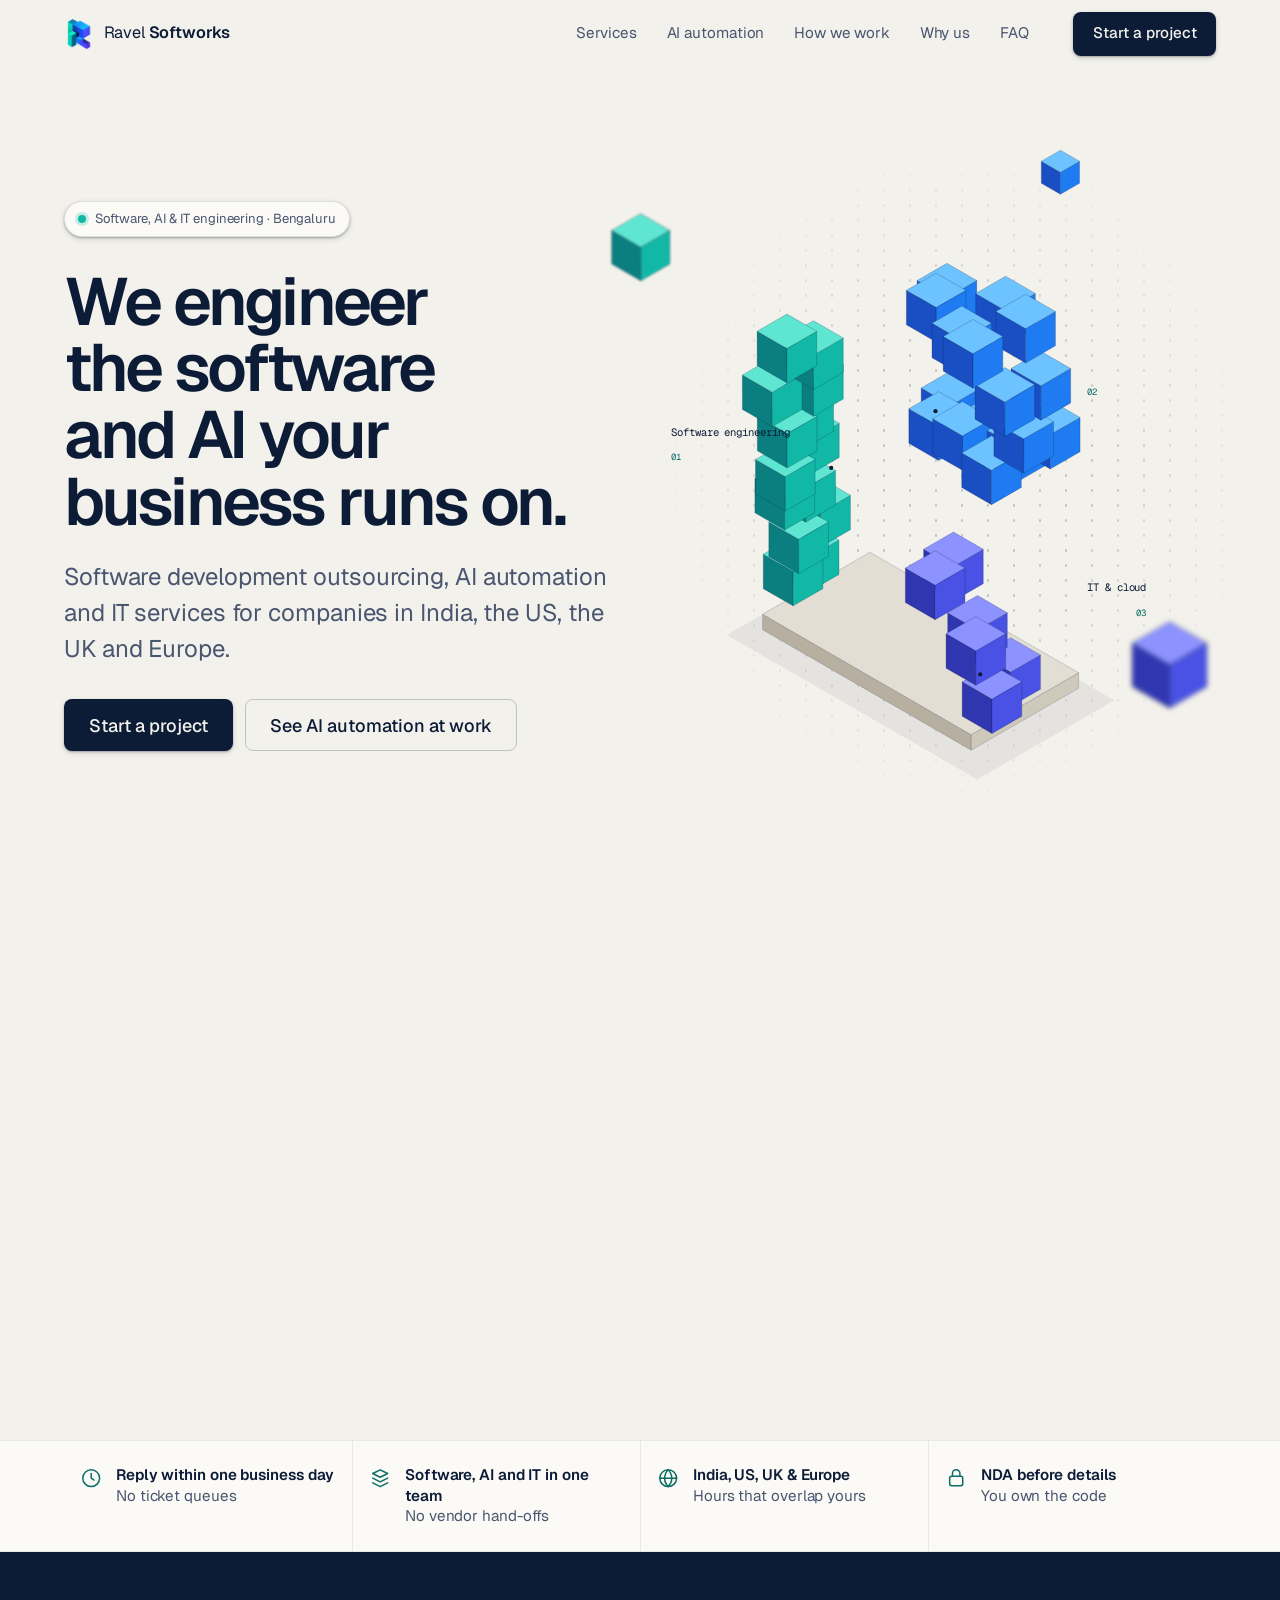
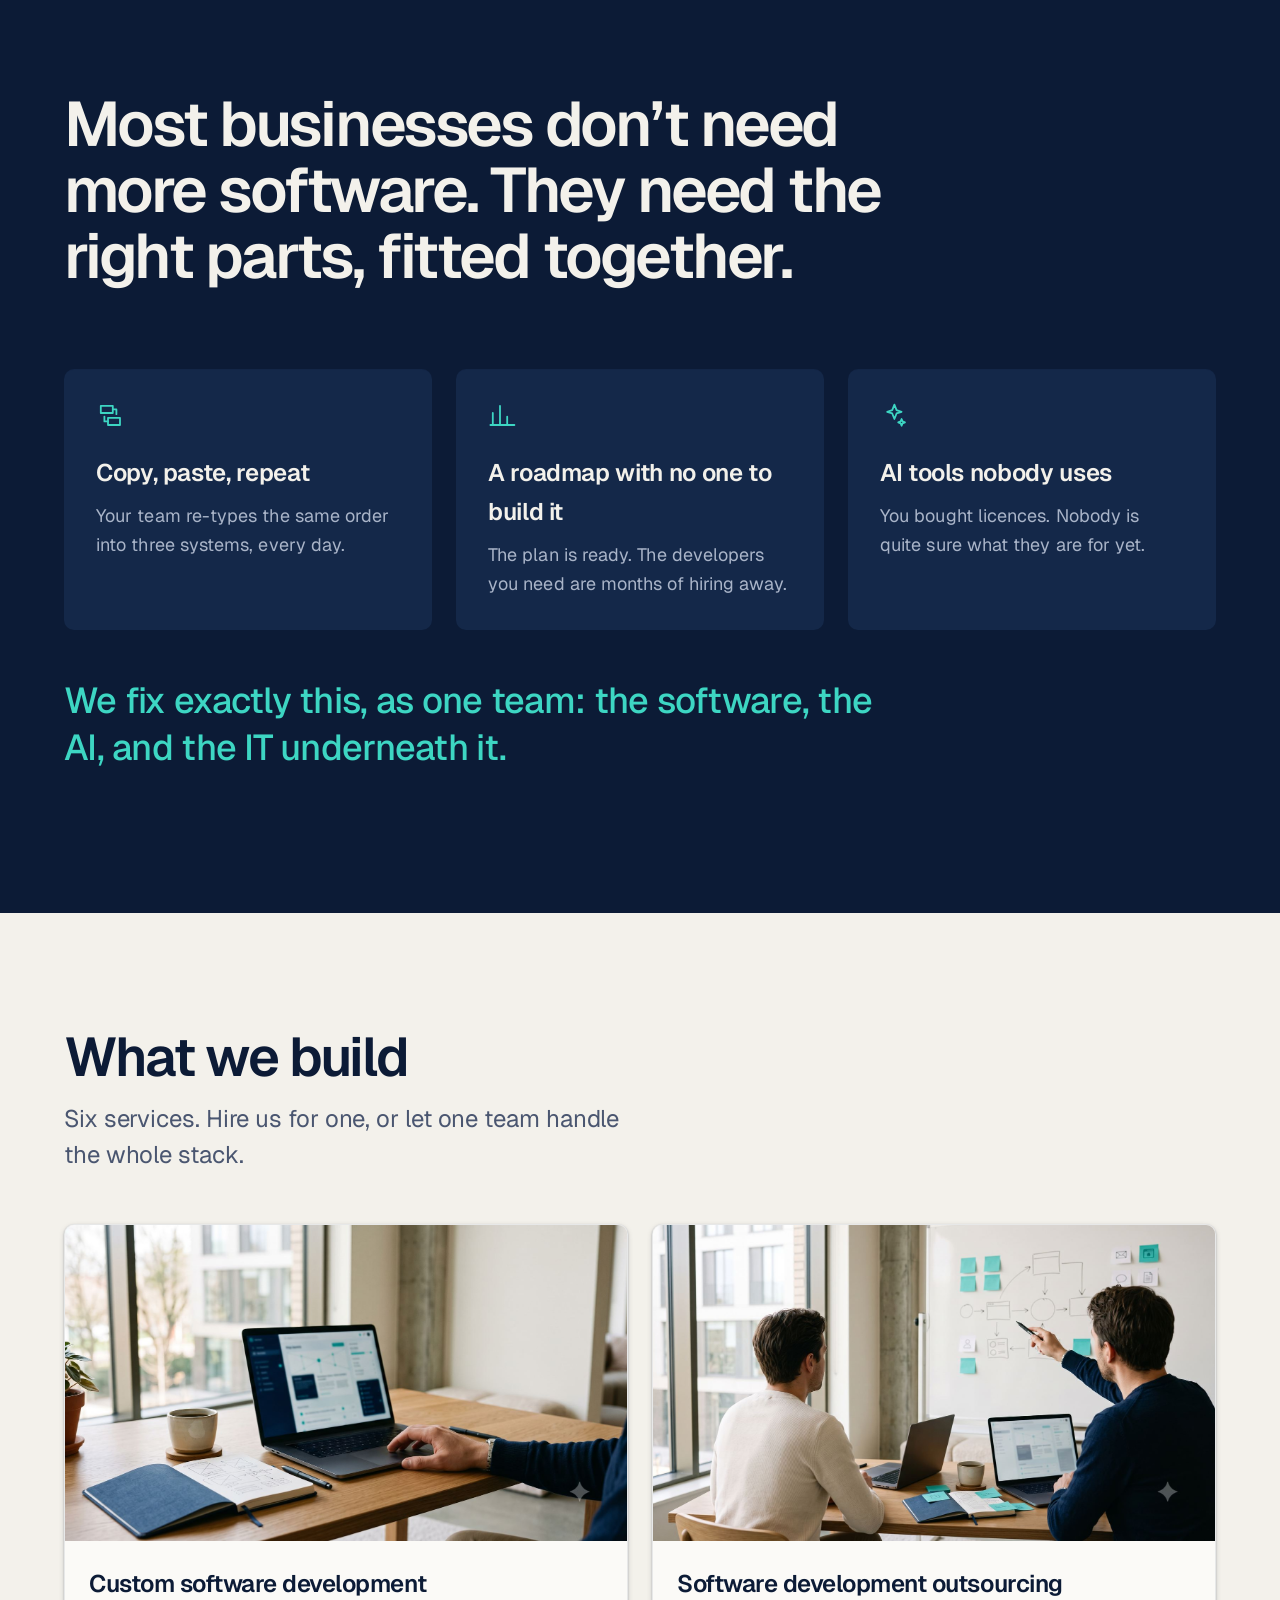
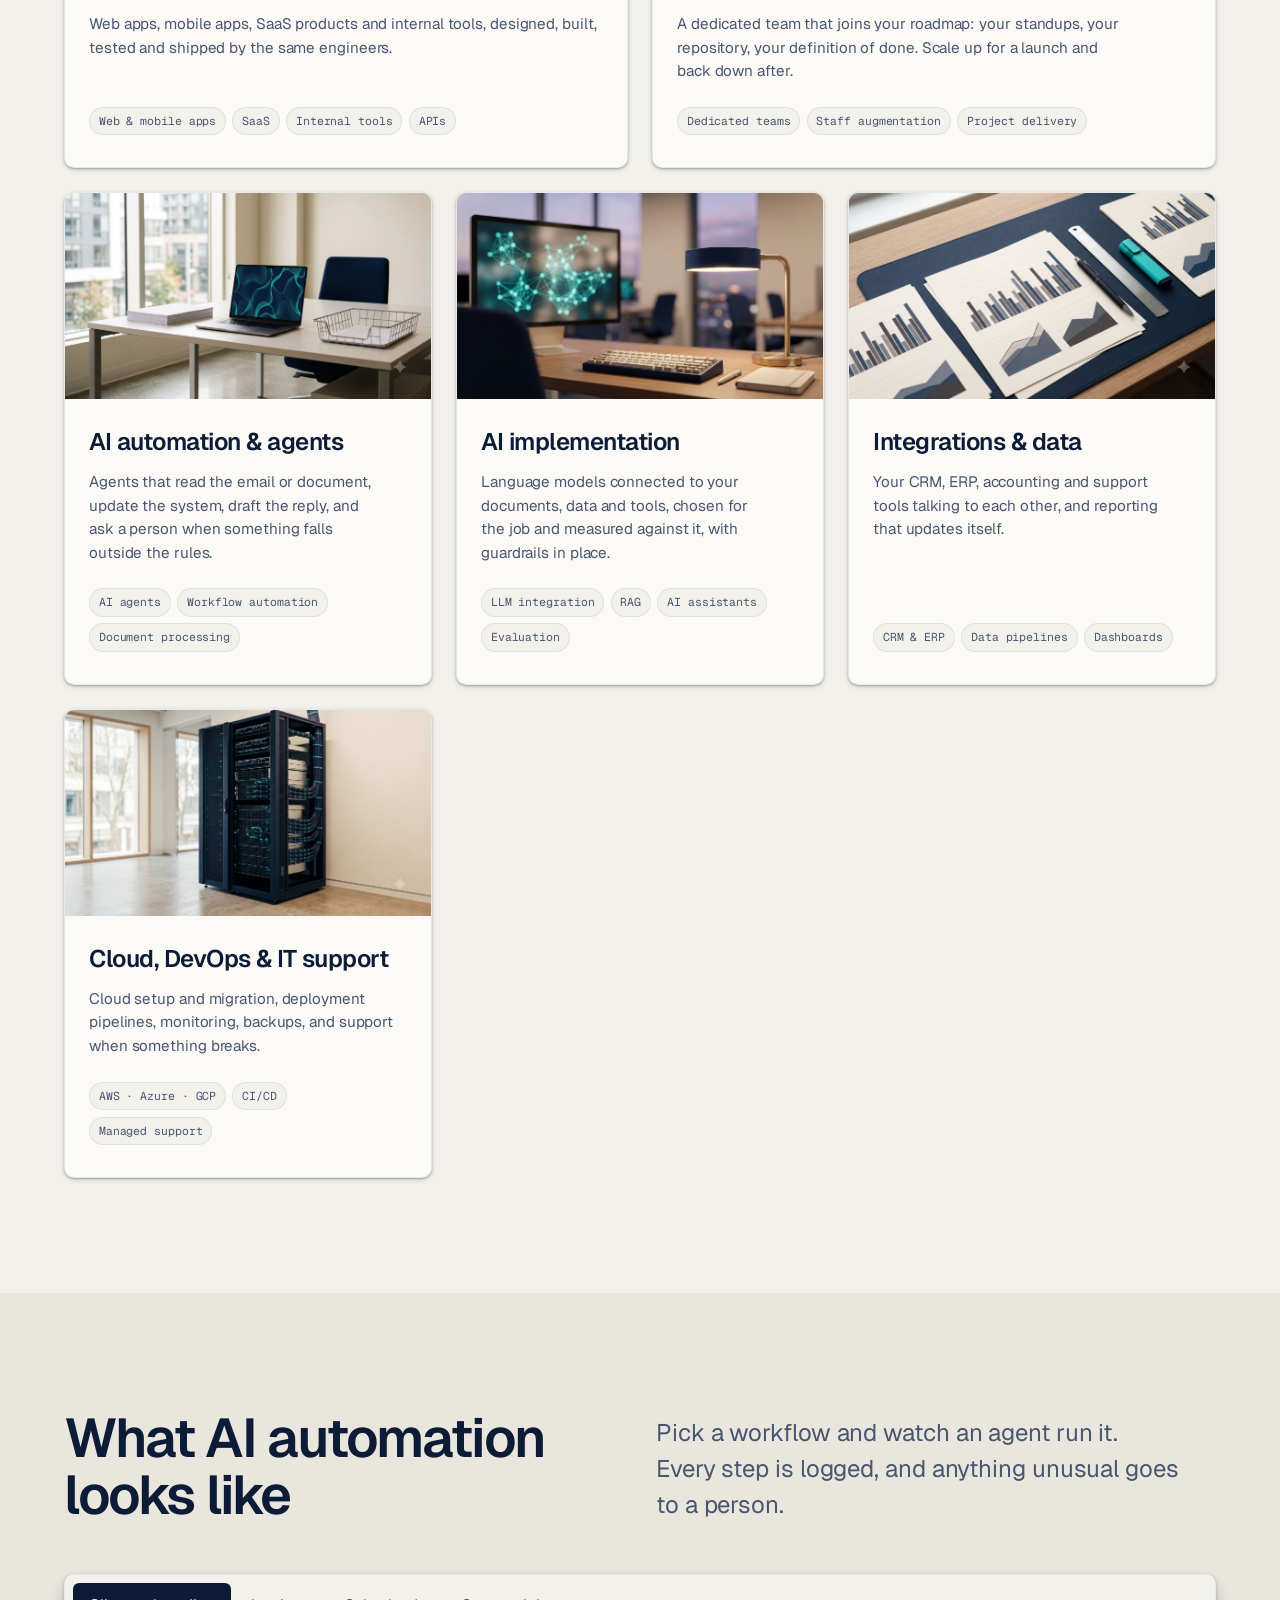
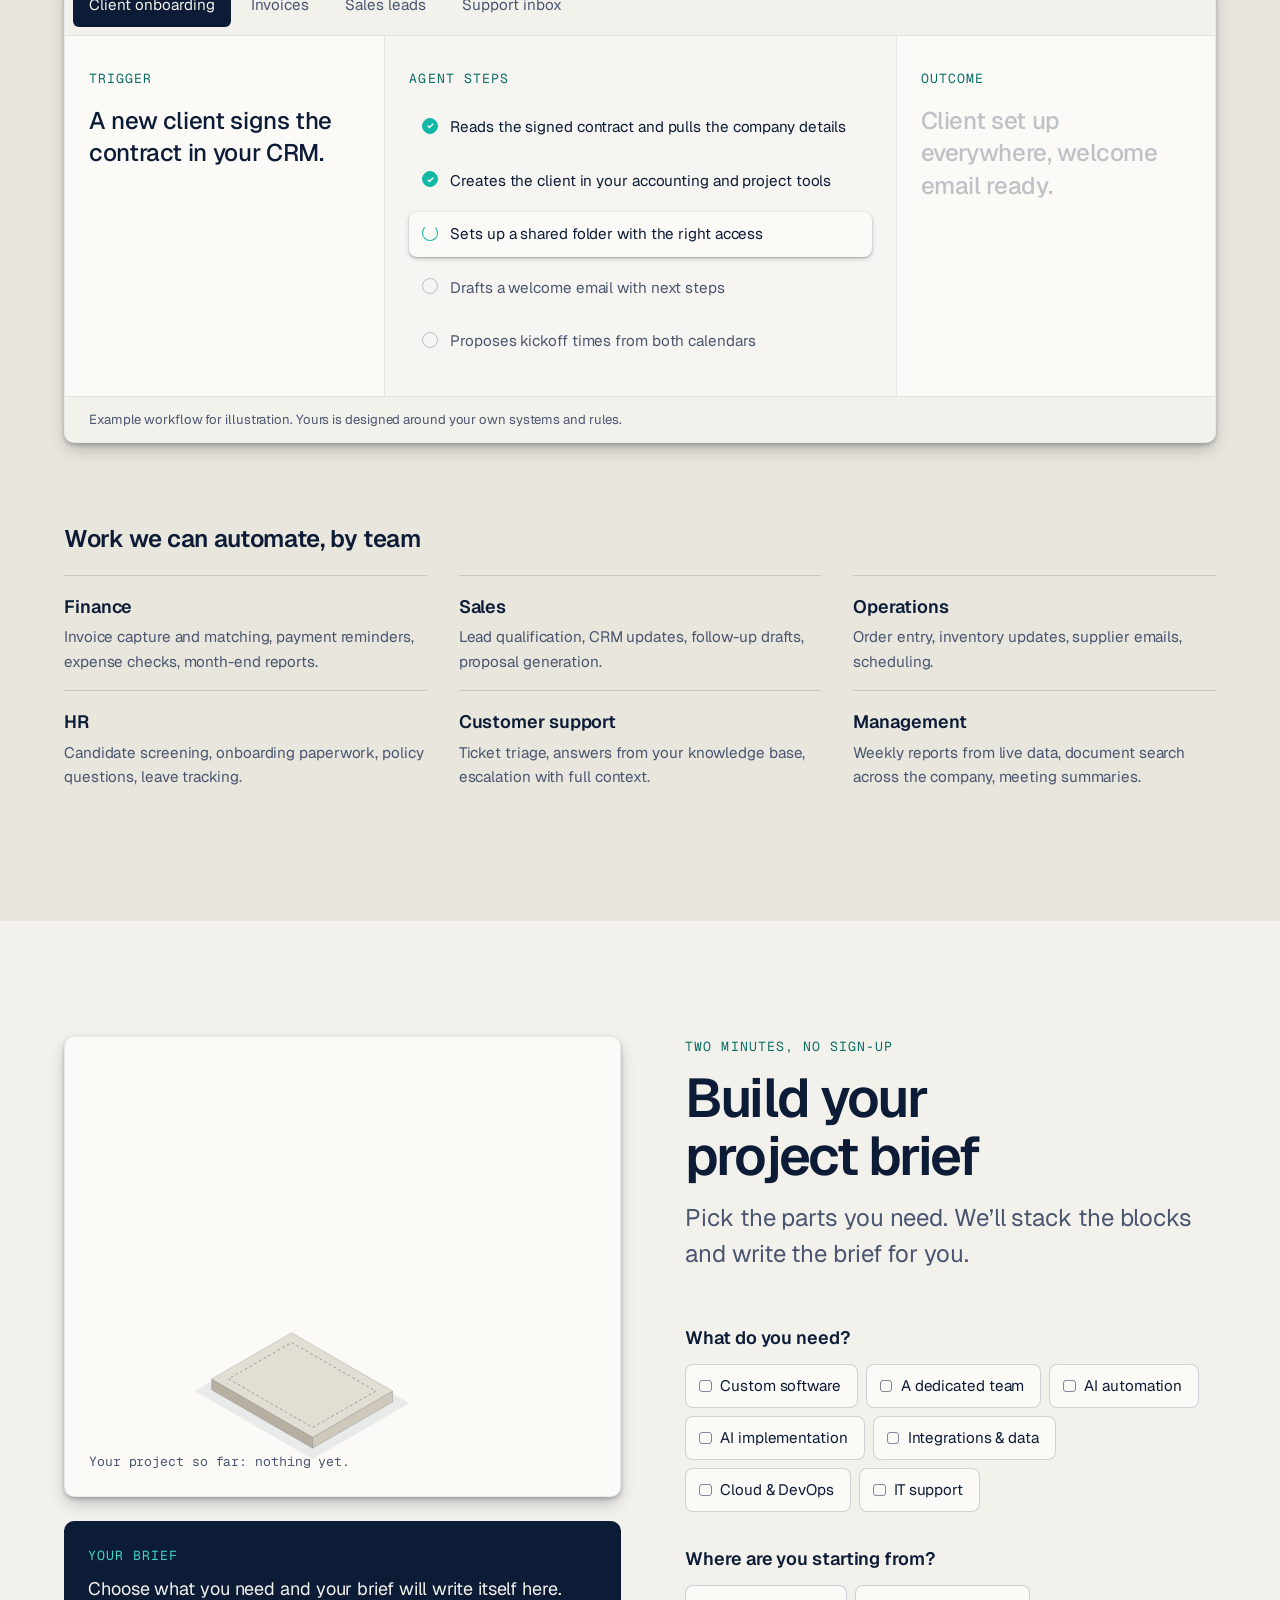
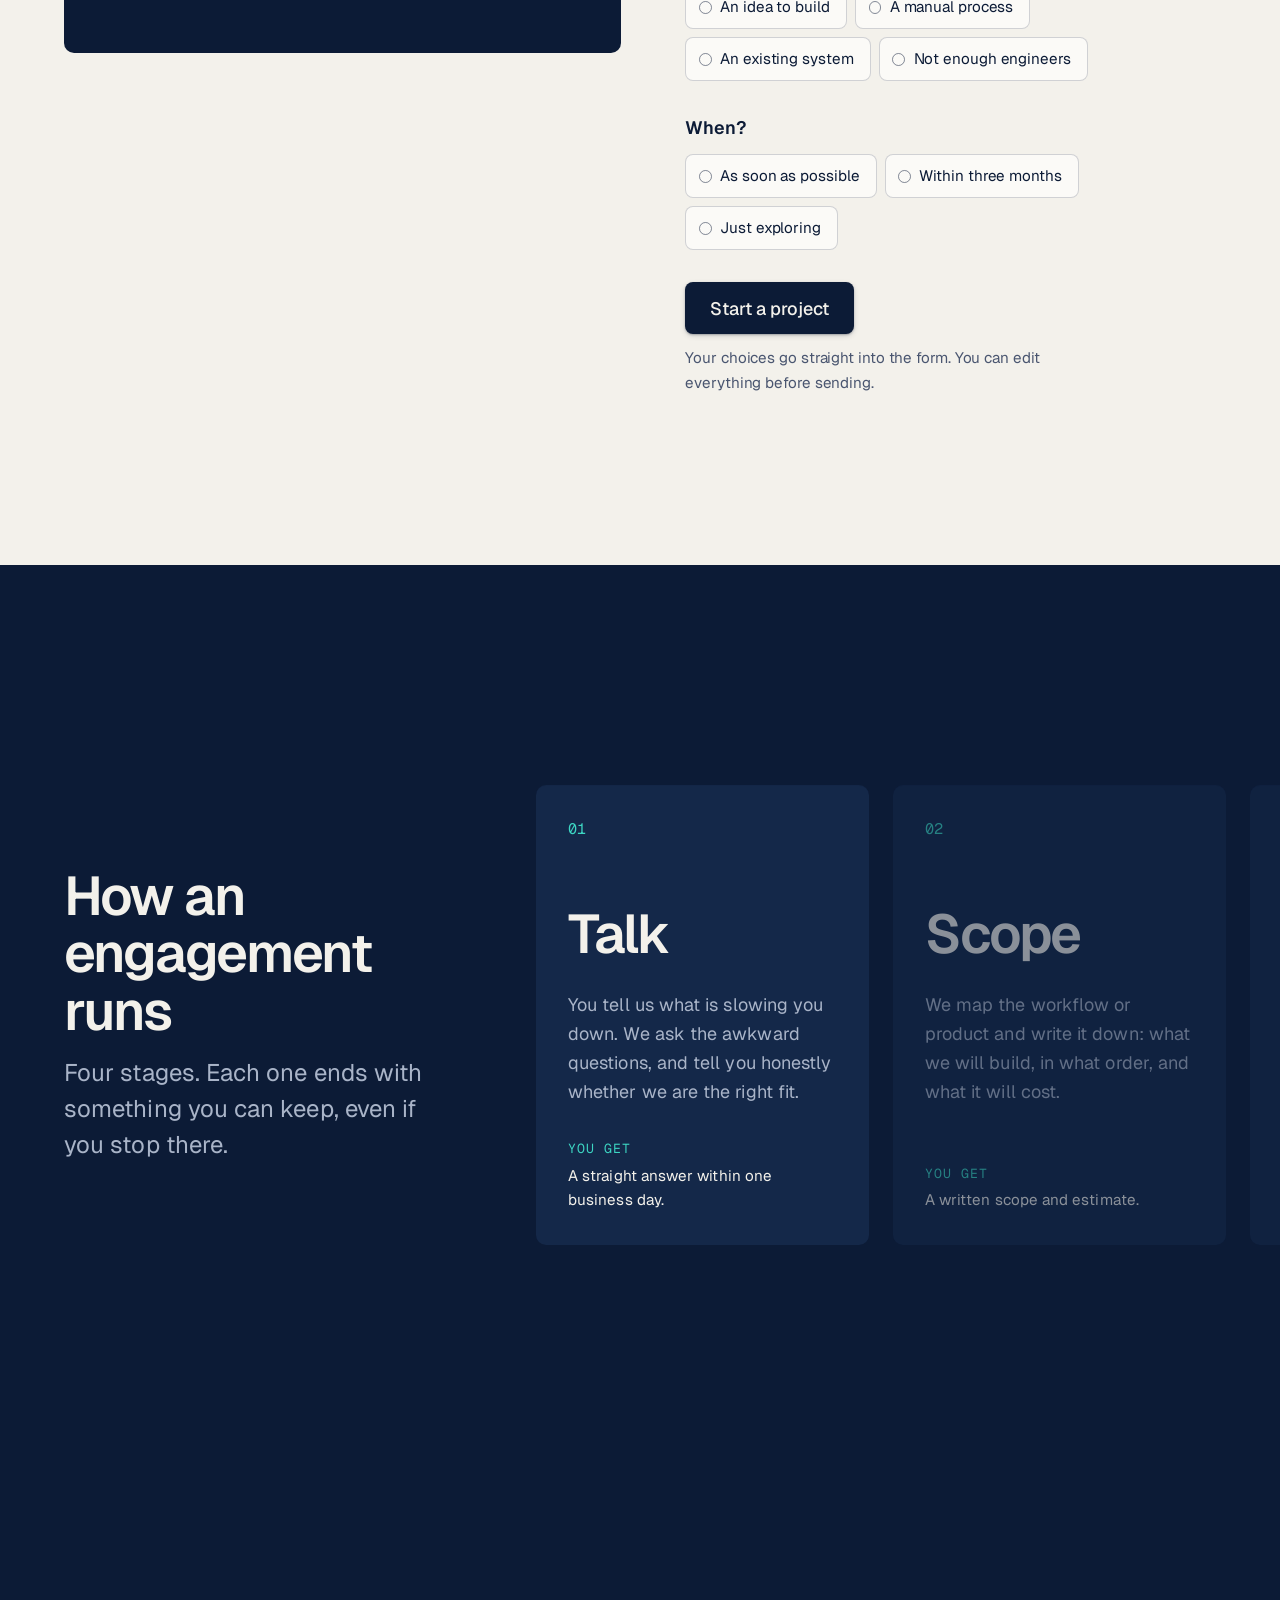
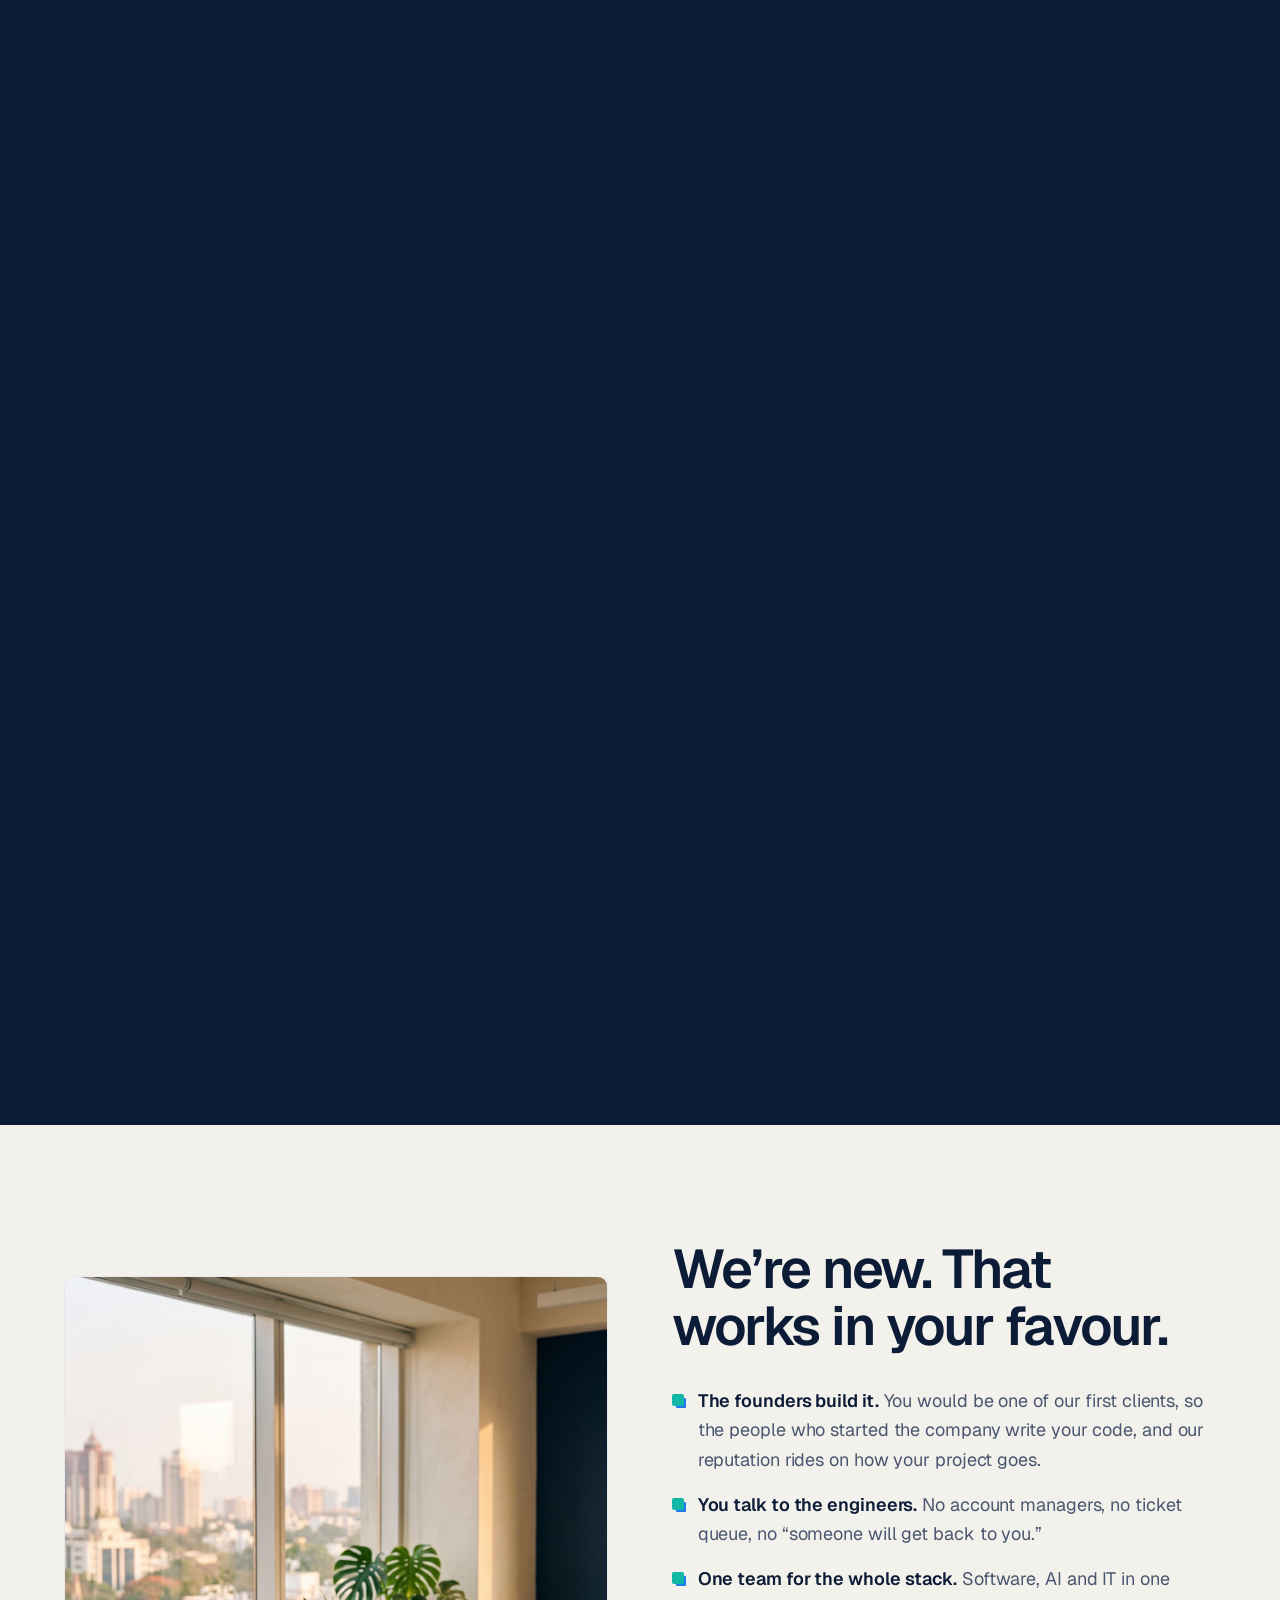
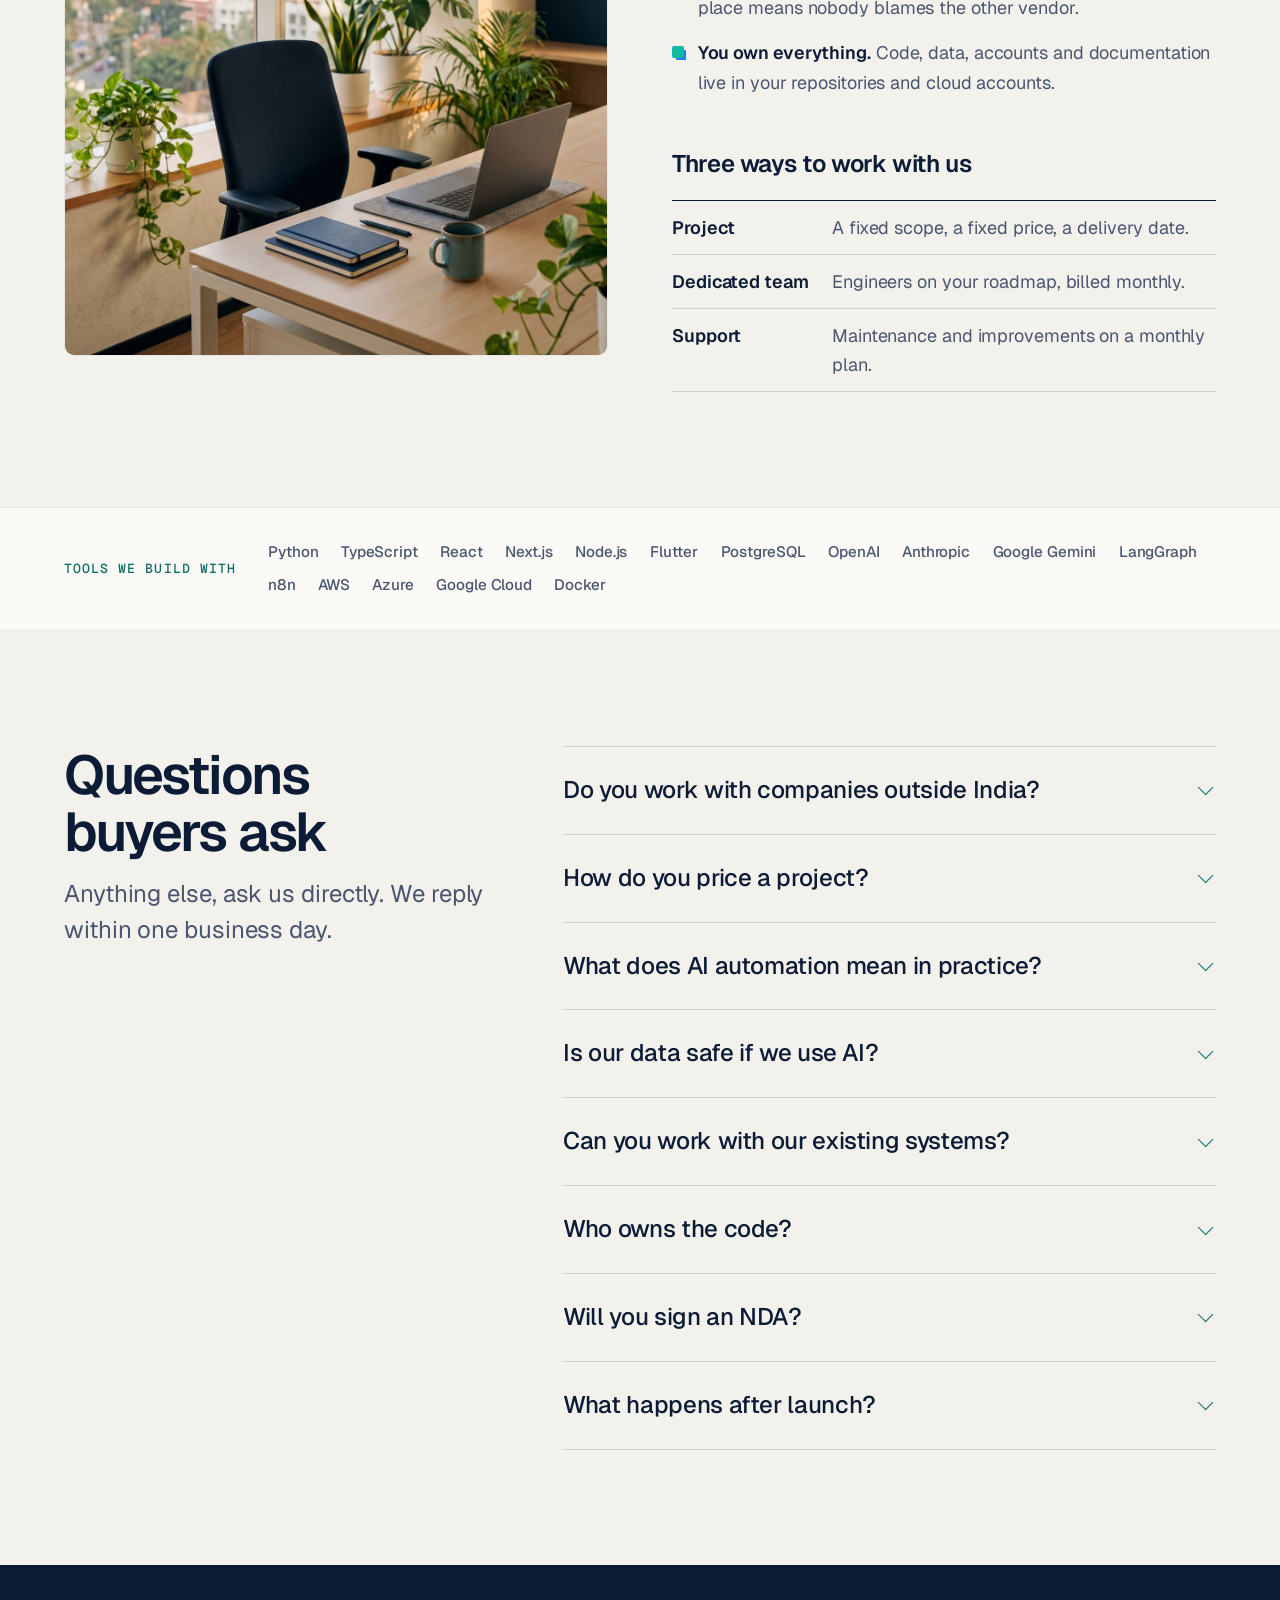
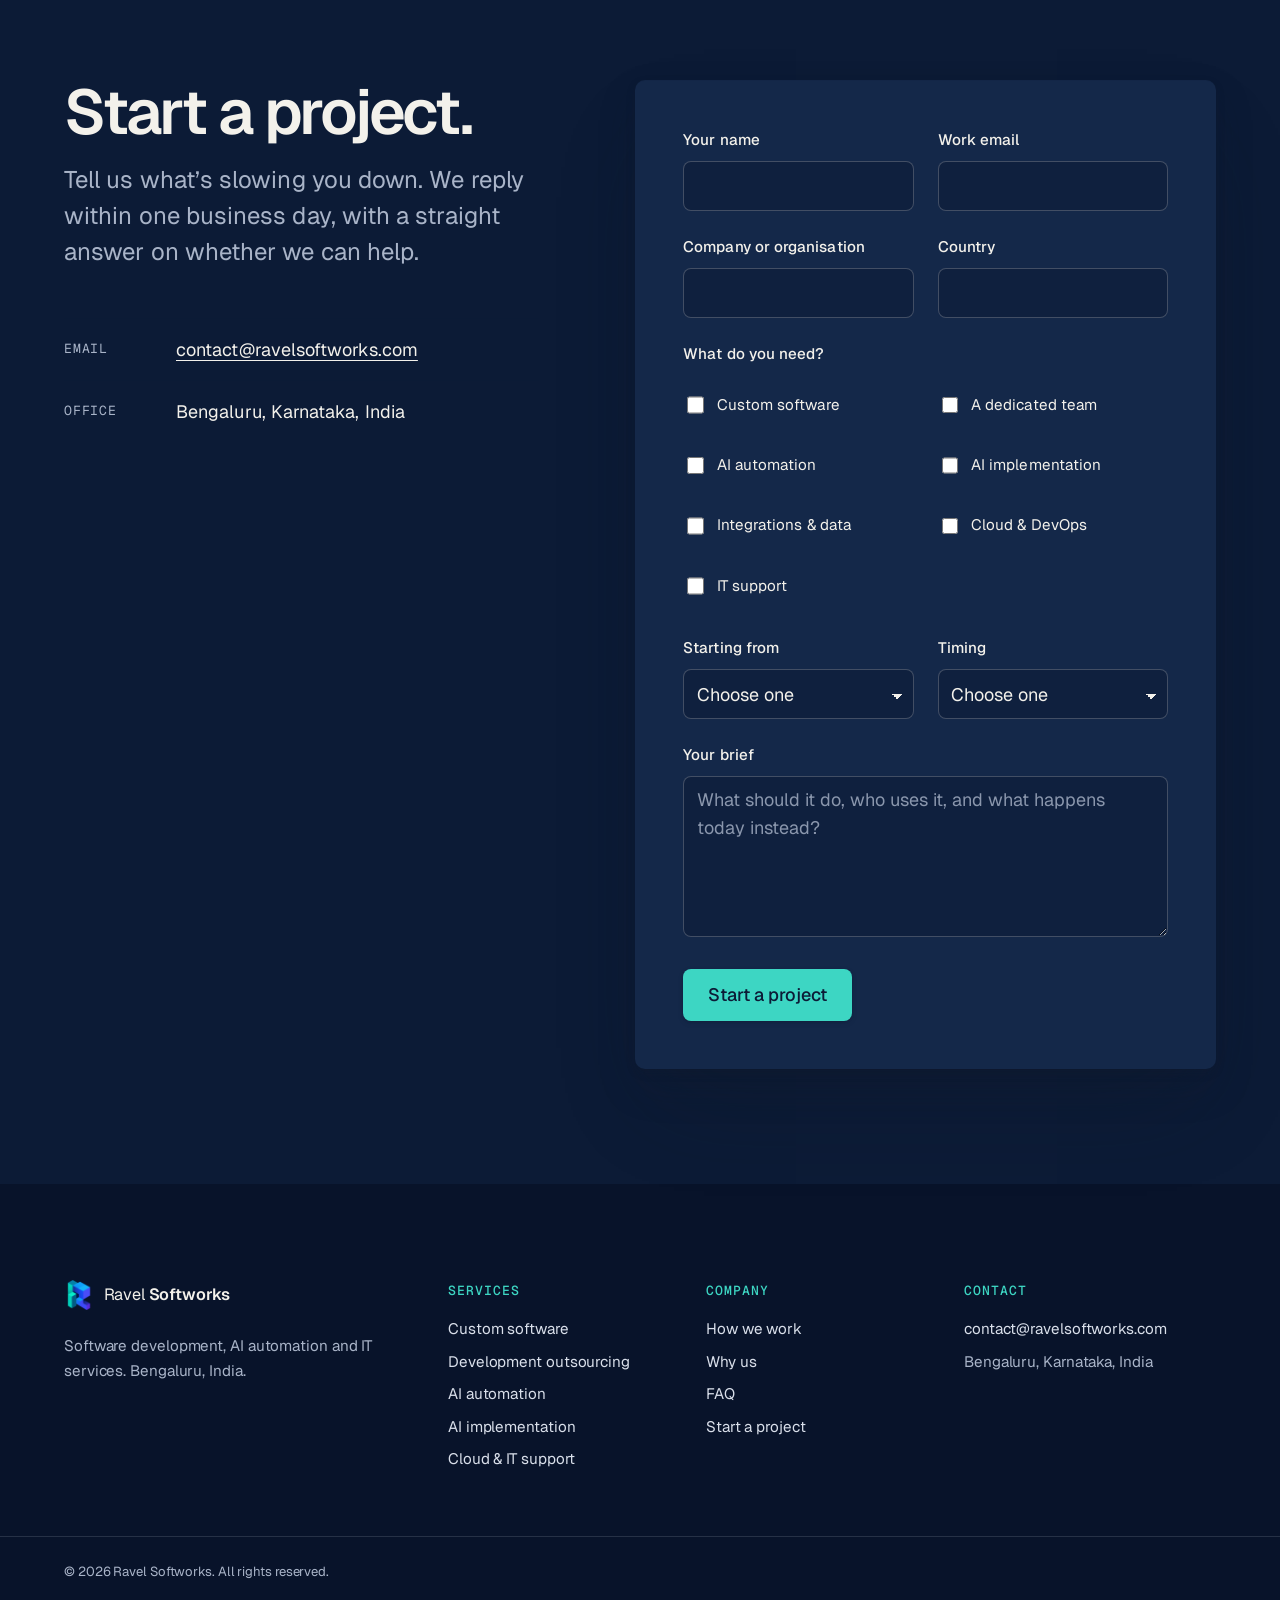
==== commit f023ca28: "Redesign site as a software, AI and IT consultancy landing page - New identity around the isometric " ====
--- a/index.html
+++ b/index.html
@@ -1,742 +1,527 @@
-<!DOCTYPE html>
-<html lang="en" data-theme="dark">
+<!doctype html>
+<html lang="en">
 <head>
-  <meta charset="UTF-8">
-  <meta name="viewport" content="width=device-width, initial-scale=1.0">
-  <title>Ravel Softworks: Agentic AI & Process Automation Studio</title>
-  <meta name="description" content="Ravel Softworks builds Agentic AI systems and process automations that take the busywork off your team. Bengaluru-based, working with businesses worldwide.">
-  <meta name="color-scheme" content="dark light">
-  <meta name="theme-color" content="#070A12" media="(prefers-color-scheme: dark)">
-  <meta name="theme-color" content="#EEF2F8" media="(prefers-color-scheme: light)">
-
-  <link rel="icon" href="favicon.png" type="image/png">
-  <link rel="apple-touch-icon" href="favicon.png">
-
-  <!-- Social preview -->
-  <meta property="og:type" content="website">
-  <meta property="og:title" content="Ravel Softworks: Agentic AI & Process Automation Studio">
-  <meta property="og:description" content="Agentic AI systems that take the busywork off your team. Bengaluru-based, working with businesses worldwide.">
-  <meta property="og:image" content="logo-mark.png">
-  <meta name="twitter:card" content="summary">
-
-  <!-- Set the theme before first paint so light-mode visitors never see a dark flash -->
-  <script>
-    (function () {
-      try {
-        var saved = localStorage.getItem('ravel_theme');
-        var theme = saved || (window.matchMedia('(prefers-color-scheme: light)').matches ? 'light' : 'dark');
-        document.documentElement.dataset.theme = theme;
-      } catch (e) { /* private mode: keep the dark default */ }
-    })();
-  </script>
-
-  <link rel="preconnect" href="https://fonts.googleapis.com">
-  <link rel="preconnect" href="https://fonts.gstatic.com" crossorigin>
-  <link href="https://fonts.googleapis.com/css2?family=Inter:wght@300;400;500;600;700&family=Space+Grotesk:wght@500;600;700&display=swap" rel="stylesheet">
-
-  <link rel="stylesheet" href="https://cdnjs.cloudflare.com/ajax/libs/font-awesome/6.5.1/css/all.min.css"
-        integrity="sha512-DTOQO9RWCH3ppGqcWaEA1BIZOC6xxalwEsw9c2QQeAIftl+Vegovlnee1c9QX4TctnWMn13TZye+giMm8e2LwA=="
-        crossorigin="anonymous" referrerpolicy="no-referrer">
-  <link rel="stylesheet" href="styles.css">
+<meta charset="utf-8">
+<meta name="viewport" content="width=device-width, initial-scale=1, viewport-fit=cover">
+<title>Ravel Softworks | Software Development Outsourcing &amp; AI Automation Company, Bengaluru</title>
+<meta name="description" content="Ravel Softworks is a Bengaluru software, AI and IT engineering company. Software development outsourcing, AI automation, AI implementation and cloud for businesses in India, the US, the UK and Europe.">
+<!-- TODO(domain): replace https://www.ravelsoftworks.com everywhere in this file, sitemap.xml and robots.txt with the live domain. -->
+<link rel="canonical" href="https://www.ravelsoftworks.com/">
+<meta name="theme-color" content="#F3F1EB">
+<meta name="robots" content="index, follow">
+
+<meta property="og:type" content="website">
+<meta property="og:site_name" content="Ravel Softworks">
+<meta property="og:title" content="Ravel Softworks: software, AI and IT, engineered as one structure">
+<meta property="og:description" content="Software development outsourcing, AI automation and IT services from Bengaluru, for businesses in India, the US, the UK and Europe.">
+<meta property="og:url" content="https://www.ravelsoftworks.com/">
+<meta property="og:image" content="https://www.ravelsoftworks.com/og-image.png">
+<meta property="og:image:width" content="1200">
+<meta property="og:image:height" content="630">
+<meta name="twitter:card" content="summary_large_image">
+
+<link rel="icon" href="favicon.png" type="image/png">
+<link rel="apple-touch-icon" href="favicon.png">
+
+<link rel="preconnect" href="https://fonts.googleapis.com">
+<link rel="preconnect" href="https://fonts.gstatic.com" crossorigin>
+<link href="https://fonts.googleapis.com/css2?family=Geist:wght@400;500;600;700&family=Geist+Mono:wght@400;500&display=swap" rel="stylesheet">
+<link rel="stylesheet" href="assets/scrollcraft.css">
+<link rel="stylesheet" href="assets/site.css">
+
+<script type="application/ld+json">
+{
+  "@context": "https://schema.org",
+  "@graph": [
+    {
+      "@type": ["Organization", "ProfessionalService"],
+      "@id": "https://www.ravelsoftworks.com/#org",
+      "name": "Ravel Softworks",
+      "url": "https://www.ravelsoftworks.com/",
+      "email": "contact@ravelsoftworks.com",
+      "logo": "https://www.ravelsoftworks.com/logo-ravel.png",
+      "image": "https://www.ravelsoftworks.com/og-image.png",
+      "description": "Software development outsourcing, AI automation, AI implementation, cloud and IT services for companies, organisations and businesses.",
+      "address": { "@type": "PostalAddress", "addressLocality": "Bengaluru", "addressRegion": "Karnataka", "addressCountry": "IN" },
+      "areaServed": ["IN", "US", "GB", "EU"],
+      "knowsAbout": ["Software development outsourcing", "Custom software development", "AI automation", "AI agents", "AI implementation", "Large language model integration", "Workflow automation", "Cloud and DevOps", "IT support"],
+      "hasOfferCatalog": {
+        "@type": "OfferCatalog",
+        "name": "Software, AI and IT services",
+        "itemListElement": [
+          { "@type": "Offer", "itemOffered": { "@type": "Service", "name": "Custom software development", "description": "Web apps, mobile apps, SaaS products and internal tools." } },
+          { "@type": "Offer", "itemOffered": { "@type": "Service", "name": "Dedicated development team", "description": "Software development outsourcing with engineers who join your roadmap." } },
+          { "@type": "Offer", "itemOffered": { "@type": "Service", "name": "AI automation and AI agents", "description": "Agents and workflows that take repetitive operational work off your team." } },
+          { "@type": "Offer", "itemOffered": { "@type": "Service", "name": "AI implementation", "description": "Language models connected to your documents, data and tools, with evaluation and guardrails." } },
+          { "@type": "Offer", "itemOffered": { "@type": "Service", "name": "Integrations and data", "description": "APIs, CRM and ERP integrations, data pipelines and reporting." } },
+          { "@type": "Offer", "itemOffered": { "@type": "Service", "name": "Cloud, DevOps and IT support", "description": "Cloud setup and migration, CI/CD, monitoring, maintenance and support." } }
+        ]
+      }
+    },
+    { "@type": "WebSite", "@id": "https://www.ravelsoftworks.com/#site", "url": "https://www.ravelsoftworks.com/", "name": "Ravel Softworks", "publisher": { "@id": "https://www.ravelsoftworks.com/#org" } },
+    {
+      "@type": "FAQPage",
+      "mainEntity": [
+        { "@type": "Question", "name": "Do you work with companies outside India?", "acceptedAnswer": { "@type": "Answer", "text": "Yes. We are based in Bengaluru and work with companies in India, the United States, the United Kingdom and Europe, with working hours that overlap yours for calls and reviews." } },
+        { "@type": "Question", "name": "How do you price a project?", "acceptedAnswer": { "@type": "Answer", "text": "Well-defined projects get a fixed price. Dedicated teams and ongoing support are billed monthly. Either way, you receive a written scope and estimate before any work starts." } },
+        { "@type": "Question", "name": "What does AI automation mean in practice?", "acceptedAnswer": { "@type": "Answer", "text": "Software agents that do a defined piece of work end to end: reading documents and emails, updating your systems, drafting replies or reports, and asking a person when something falls outside the rules you set." } },
+        { "@type": "Question", "name": "Is our data safe if we use AI?", "acceptedAnswer": { "@type": "Answer", "text": "We design around your data policies: business-tier model APIs that do not train on your data, private deployments where needed, access limited to what each workflow requires, and logs of every action an agent takes." } },
+        { "@type": "Question", "name": "Can you work with our existing systems?", "acceptedAnswer": { "@type": "Answer", "text": "Yes. Most of our work connects to software you already use, such as your CRM, ERP, accounting tools, databases and cloud accounts, rather than replacing it." } },
+        { "@type": "Question", "name": "Who owns the code?", "acceptedAnswer": { "@type": "Answer", "text": "You do. Source code, accounts, data and documentation belong to you, and live in your repositories and cloud accounts wherever possible." } },
+        { "@type": "Question", "name": "Will you sign an NDA?", "acceptedAnswer": { "@type": "Answer", "text": "Yes, before you share anything sensitive." } },
+        { "@type": "Question", "name": "What happens after launch?", "acceptedAnswer": { "@type": "Answer", "text": "You choose. We can stay on for monitoring, support and improvements, or hand over to your team with documentation and a walkthrough." } }
+      ]
+    }
+  ]
+}
+</script>
 </head>
 <body>
 
-  <a href="#main" class="skip-link">Skip to content</a>
-
-  <!-- Ambient background -->
-  <div class="mac-wallpaper-mesh" aria-hidden="true"></div>
-  <div class="glow-orb orb-1" aria-hidden="true"></div>
-  <div class="glow-orb orb-2" aria-hidden="true"></div>
-
-  <!-- NAVBAR -->
-  <header class="navbar" id="navbar">
-    <div class="container nav-container">
-      <a href="#hero" class="brand-logo">
-        <img src="logo-mark.png" alt="" width="34" height="34" class="logo-img" aria-hidden="true">
-        <span class="brand-name">RAVEL <span class="brand-sub">SOFTWORKS</span></span>
+<a class="skip" href="#main">Skip to content</a>
+
+<header class="nav" id="nav">
+  <div class="nav__inner">
+    <a class="nav__brand" href="#top" aria-label="Ravel Softworks home">
+      <img src="logo-mark.png" alt="" width="30" height="30">
+      <span>Ravel <b>Softworks</b></span>
+    </a>
+    <nav class="nav__links" id="nav-links" aria-label="Main">
+      <a href="#services">Services</a>
+      <a href="#automation">AI automation</a>
+      <a href="#process">How we work</a>
+      <a href="#why">Why us</a>
+      <a href="#faq">FAQ</a>
+    </nav>
+    <div class="nav__actions">
+      <a class="btn btn--ghost js-wa" href="#" hidden target="_blank" rel="noopener">
+        <svg viewBox="0 0 24 24" aria-hidden="true"><path fill="currentColor" d="M12 2a10 10 0 0 0-8.6 15.1L2 22l5-1.3A10 10 0 1 0 12 2Zm0 18.2a8.2 8.2 0 0 1-4.2-1.2l-.3-.2-3 .8.8-2.9-.2-.3A8.2 8.2 0 1 1 12 20.2Zm4.5-6.1c-.2-.1-1.5-.7-1.7-.8-.2-.1-.4-.1-.6.1l-.8 1c-.1.2-.3.2-.5.1a6.7 6.7 0 0 1-3.3-2.9c-.3-.4.2-.4.7-1.3.1-.2 0-.3 0-.4l-.8-1.8c-.2-.5-.4-.4-.6-.4h-.5a1 1 0 0 0-.7.3 2.9 2.9 0 0 0-.9 2.2 5 5 0 0 0 1 2.7 11.5 11.5 0 0 0 4.4 3.9c1.6.7 2.3.8 3.1.6.5-.1 1.5-.6 1.7-1.2.2-.6.2-1.1.2-1.2l-.7-.3Z"/></svg>
+        <span>WhatsApp</span>
       </a>
-
-      <nav class="nav-links" id="nav-links" aria-label="Main">
-        <a href="#hero" class="nav-link">Home</a>
-        <a href="#services" class="nav-link">Services</a>
-        <a href="#why-us" class="nav-link">Why us</a>
-        <a href="#process" class="nav-link">Process</a>
-        <a href="#calculator" class="nav-link">ROI estimator</a>
-        <a href="#contact" class="nav-link">Contact</a>
-      </nav>
-
-      <div class="nav-actions">
-        <button class="theme-toggle" id="theme-toggle" aria-label="Switch to light mode">
-          <i class="fa-solid fa-moon moon-icon" aria-hidden="true"></i>
-          <i class="fa-solid fa-sun sun-icon" aria-hidden="true"></i>
-        </button>
-
-        <button class="btn btn-primary btn-icon-collapse" id="open-whatsapp-drawer" aria-label="Chat on WhatsApp">
-          <i class="fa-brands fa-whatsapp" aria-hidden="true"></i>
-          <span class="btn-label">Chat on WhatsApp</span>
-        </button>
-
-        <button class="mobile-menu-btn" id="mobile-menu-btn" aria-label="Open menu" aria-expanded="false" aria-controls="nav-links">
-          <i class="fa-solid fa-bars" aria-hidden="true"></i>
-        </button>
-      </div>
-    </div>
-  </header>
-
-  <main id="main">
-    <!-- HERO -->
-    <section class="hero-section" id="hero" aria-labelledby="hero-title">
-      <div class="container hero-container">
-        <div class="hero-content">
-          <p class="hero-badge animate-fade-in">
-            <i class="fa-solid fa-layer-group badge-icon" aria-hidden="true"></i>
-            <span>Agentic AI &amp; automation studio</span>
-            <span class="badge-location">
-              <i class="fa-solid fa-location-dot" aria-hidden="true"></i> Bengaluru, India
-            </span>
-          </p>
-
-          <h1 class="hero-title animate-fade-in delay-1" id="hero-title">
-            Your business,<br>
-            <span class="gradient-text glow-text">on autopilot.</span>
-          </h1>
-
-          <p class="hero-description animate-fade-in delay-2">
-            Ravel Softworks builds <strong>agentic AI systems</strong> that take the busywork off your team, so
-            they spend their days on growth instead of grunt work. Based in Bengaluru, built for businesses
-            everywhere.
-          </p>
-
-          <div class="hero-ctas animate-fade-in delay-3">
-            <button class="btn btn-lg btn-gradient" id="hero-wa-btn">
-              <i class="fa-brands fa-whatsapp" aria-hidden="true"></i>
-              <span>Talk to us on WhatsApp</span>
-            </button>
-            <a href="#process" class="btn btn-lg btn-outline">
-              <span>See how it works</span>
-              <i class="fa-solid fa-arrow-down-long" aria-hidden="true"></i>
-            </a>
-          </div>
-        </div>
-
-        <!-- Workflow simulator -->
-        <div class="hero-visual animate-fade-in delay-2" id="simulator">
-          <div class="simulator-card glass-panel glow-border">
-            <div class="mac-window-header">
-              <div class="window-controls" aria-hidden="true">
-                <span class="control close"></span>
-                <span class="control minimize"></span>
-                <span class="control expand"></span>
-              </div>
-              <p class="window-title">
-                <i class="fa-solid fa-microchip" aria-hidden="true"></i>
-                <span>Agentic workflow engine</span>
-              </p>
-              <p class="window-status">
-                <span class="status-indicator" aria-hidden="true"></span>
-                <span>Live sample</span>
-              </p>
-            </div>
-
-            <div class="workflow-tabs mac-segmented-control" role="tablist" aria-label="Example workflows">
-              <button class="tab-btn" role="tab" id="tab-onboarding" aria-selected="true" aria-controls="workflow-canvas" data-preset="onboarding">
-                <i class="fa-solid fa-user-plus" aria-hidden="true"></i> Onboarding
-              </button>
-              <button class="tab-btn" role="tab" id="tab-leads" aria-selected="false" aria-controls="workflow-canvas" data-preset="leads" tabindex="-1">
-                <i class="fa-solid fa-filter" aria-hidden="true"></i> Leads
-              </button>
-              <button class="tab-btn" role="tab" id="tab-reports" aria-selected="false" aria-controls="workflow-canvas" data-preset="reports" tabindex="-1">
-                <i class="fa-solid fa-chart-pie" aria-hidden="true"></i> Reports
-              </button>
-              <button class="tab-btn" role="tab" id="tab-invoices" aria-selected="false" aria-controls="workflow-canvas" data-preset="invoices" tabindex="-1">
-                <i class="fa-solid fa-file-invoice-dollar" aria-hidden="true"></i> Invoices
-              </button>
-            </div>
-
-            <div class="workflow-canvas" id="workflow-canvas" role="tabpanel" aria-live="polite" tabindex="0">
-              <div class="wf-node node-trigger">
-                <span class="node-icon" aria-hidden="true"><i class="fa-solid fa-bolt"></i></span>
-                <div class="node-details">
-                  <span class="node-type">Trigger</span>
-                  <p class="node-title" id="trigger-title">New client form submitted</p>
-                </div>
-              </div>
-
-              <div class="wf-connector" aria-hidden="true"><div class="pulse-line"></div></div>
-
-              <div class="wf-node node-agent">
-                <span class="node-icon agent-pulse" aria-hidden="true"><i class="fa-solid fa-robot"></i></span>
-                <div class="node-details">
-                  <span class="node-type text-accent">Agentic AI workflow</span>
-                  <p class="node-title" id="agent-title">Extracting, validating and deciding</p>
-                  <p class="agent-thinking">
-                    <span class="typing-text" id="agent-thinking-text">Parsing PDF attachments</span>
-                  </p>
-                </div>
-              </div>
-
-              <div class="wf-connector" aria-hidden="true"><div class="pulse-line"></div></div>
-
-              <div class="wf-node node-outcome">
-                <span class="node-icon" aria-hidden="true"><i class="fa-solid fa-check-double"></i></span>
-                <div class="node-details">
-                  <span class="node-type text-success">Automated outcome</span>
-                  <p class="node-title" id="outcome-title">CRM updated and welcome pack sent</p>
-                </div>
-              </div>
-            </div>
-
-            <div class="simulator-footer">
-              <div class="sim-stat">
-                <span class="sim-label">Manual time before</span>
-                <span class="sim-value text-danger" id="sim-time-before">3 days</span>
-              </div>
-              <span class="sim-arrow" aria-hidden="true"><i class="fa-solid fa-arrow-right"></i></span>
-              <div class="sim-stat">
-                <span class="sim-label">After automation</span>
-                <span class="sim-value text-accent" id="sim-time-after">3 hours</span>
-              </div>
-              <span class="badge-speedup" id="sim-speedup-badge">24x faster</span>
-            </div>
-          </div>
-        </div>
-      </div>
-    </section>
-
-    <!-- TRUST STRIP -->
-    <section class="trust-strip-section" aria-labelledby="trust-heading">
-      <div class="container">
-        <h2 class="visually-hidden" id="trust-heading">How we work with clients</h2>
-        <ul class="trust-grid">
-          <li class="trust-card glass-panel">
-            <span class="trust-icon" aria-hidden="true"><i class="fa-solid fa-clock"></i></span>
-            <div>
-              <p class="trust-value">Under 24 hours</p>
-              <p>Average reply time to a new message</p>
-            </div>
-          </li>
-          <li class="trust-card glass-panel">
-            <span class="trust-icon" aria-hidden="true"><i class="fa-solid fa-bullseye"></i></span>
-            <div>
-              <p class="trust-value">Agentic AI only</p>
-              <p>Specialists in autonomous execution</p>
-            </div>
-          </li>
-          <li class="trust-card glass-panel">
-            <span class="trust-icon" aria-hidden="true"><i class="fa-solid fa-location-dot"></i></span>
-            <div>
-              <p class="trust-value">Bengaluru hub</p>
-              <p>Serving mid-market businesses globally</p>
-            </div>
-          </li>
-          <li class="trust-card glass-panel">
-            <span class="trust-icon" aria-hidden="true"><i class="fa-solid fa-compass-drafting"></i></span>
-            <div>
-              <p class="trust-value">Built to fit</p>
-              <p>Designed around your workflow, not a template</p>
-            </div>
-          </li>
+      <a class="btn" href="#start">Start a project</a>
+      <button class="nav__burger" type="button" aria-expanded="false" aria-controls="nav-links" aria-label="Open menu"><span></span><span></span></button>
+    </div>
+  </div>
+</header>
+
+<main id="main">
+
+  <!-- HERO: pinned. The exploded R settles into one structure. -->
+  <section class="hero" id="top" data-sc-act="pin" data-sc-span="1.6">
+    <div data-sc-stage class="hero__stage">
+      <div class="hero__copy">
+        <p class="badge"><span class="badge__dot" aria-hidden="true"></span> Software, AI &amp; IT engineering · Bengaluru</p>
+        <h1 class="hero__h1">We engineer the software and AI your business runs&nbsp;on.</h1>
+        <p class="hero__sub">Software development outsourcing, AI automation and IT services for companies in India, the US, the UK and&nbsp;Europe.</p>
+        <p class="hero__actions">
+          <a class="btn btn--lg" href="#start">Start a project</a>
+          <a class="btn btn--lg btn--ghost" href="#automation">See AI automation at work</a>
+        </p>
+      </div>
+
+      <div class="hero__art" aria-hidden="false">
+        <div class="hero__far" aria-hidden="true"></div>
+        <svg class="hero__svg" id="hero-r" viewBox="-340 -330 700 560" role="img" aria-label="The Ravel R built from three groups of blocks: software engineering, AI and automation, and IT and cloud."></svg>
+        <div class="hero__near" aria-hidden="true">
+          <svg class="near near--a" viewBox="-40 -52 80 92"></svg>
+          <svg class="near near--b" viewBox="-40 -52 80 92"></svg>
+          <svg class="near near--c" viewBox="-40 -52 80 92"></svg>
+        </div>
+      </div>
+    </div>
+  </section>
+
+  <!-- TRUST STRIP -->
+  <section class="trust" aria-label="What you can count on">
+    <ul class="trust__list sc-wrap" data-sc-in data-sc-stagger="60">
+      <li><svg viewBox="0 0 24 24" aria-hidden="true"><circle cx="12" cy="12" r="9"/><path d="M12 7v5l3 2"/></svg><p><b>Reply within one business day</b><span>No ticket queues</span></p></li>
+      <li><svg viewBox="0 0 24 24" aria-hidden="true"><path d="M4 7l8-4 8 4-8 4-8-4Z"/><path d="M4 12l8 4 8-4M4 17l8 4 8-4"/></svg><p><b>Software, AI and IT in one team</b><span>No vendor hand-offs</span></p></li>
+      <li><svg viewBox="0 0 24 24" aria-hidden="true"><circle cx="12" cy="12" r="9"/><path d="M3 12h18M12 3c2.5 2.6 3.8 5.6 3.8 9s-1.3 6.4-3.8 9c-2.5-2.6-3.8-5.6-3.8-9S9.5 5.6 12 3Z"/></svg><p><b>India, US, UK &amp; Europe</b><span>Hours that overlap yours</span></p></li>
+      <li><svg viewBox="0 0 24 24" aria-hidden="true"><rect x="5" y="10" width="14" height="10" rx="2"/><path d="M8 10V7a4 4 0 0 1 8 0v3"/></svg><p><b>NDA before details</b><span>You own the code</span></p></li>
+    </ul>
+  </section>
+
+  <!-- PROBLEMS: navy, the statement wipes in -->
+  <section class="section section--navy" id="problems" data-sc-act="flow">
+    <div class="sc-wrap">
+      <div class="statement" data-sc-reveal="up" data-sc-reveal-at="0.08 0.34">
+        <h2 class="h2 h2--xl">Most businesses don&rsquo;t need more software. They need the right parts, fitted&nbsp;together.</h2>
+      </div>
+      <ul class="pains" data-sc-in data-sc-stagger="70">
+        <li>
+          <svg viewBox="0 0 24 24" aria-hidden="true"><path d="M4 4h10v6H4zM10 14h10v6H10z"/><path d="M14 7h3v4M10 17H7v-4"/></svg>
+          <h3>Copy, paste, repeat</h3>
+          <p>Your team re-types the same order into three systems, every&nbsp;day.</p>
+        </li>
+        <li>
+          <svg viewBox="0 0 24 24" aria-hidden="true"><path d="M4 20V10M10 20V4M16 20v-7M22 20H2"/></svg>
+          <h3>A roadmap with no one to build it</h3>
+          <p>The plan is ready. The developers you need are months of hiring&nbsp;away.</p>
+        </li>
+        <li>
+          <svg viewBox="0 0 24 24" aria-hidden="true"><path d="M12 3l1.8 4.6L18 9l-4.2 1.4L12 15l-1.8-4.6L6 9l4.2-1.4z"/><path d="M18 15l.8 2 2 .8-2 .8-.8 2-.8-2-2-.8 2-.8z"/></svg>
+          <h3>AI tools nobody uses</h3>
+          <p>You bought licences. Nobody is quite sure what they are for&nbsp;yet.</p>
+        </li>
+      </ul>
+      <p class="pains__turn" data-sc-in>We fix exactly this, as one team: the software, the AI, and the IT underneath&nbsp;it.</p>
+    </div>
+  </section>
+
+  <!-- SERVICES -->
+  <section class="section" id="services" data-sc-act="flow">
+    <div class="sc-wrap">
+      <header class="head">
+        <h2 class="h2">What we build</h2>
+        <p class="head__dek">Six services. Hire us for one, or let one team handle the whole&nbsp;stack.</p>
+      </header>
+
+      <div class="cards">
+        <article class="card card--wide" data-sc-in>
+          <div class="card__media"><svg data-illo="software" viewBox="-160 -120 320 220" aria-hidden="true"></svg></div>
+          <div class="card__body">
+            <h3>Custom software development</h3>
+            <p>Web apps, mobile apps, SaaS products and internal tools, designed, built, tested and shipped by the same&nbsp;engineers.</p>
+            <ul class="tags"><li>Web &amp; mobile apps</li><li>SaaS</li><li>Internal tools</li><li>APIs</li></ul>
+          </div>
+        </article>
+        <article class="card card--wide" data-sc-in>
+          <div class="card__media"><svg data-illo="team" viewBox="-160 -120 320 220" aria-hidden="true"></svg></div>
+          <div class="card__body">
+            <h3>Software development outsourcing</h3>
+            <p>A dedicated team that joins your roadmap: your standups, your repository, your definition of done. Scale up for a launch and back down&nbsp;after.</p>
+            <ul class="tags"><li>Dedicated teams</li><li>Staff augmentation</li><li>Project delivery</li></ul>
+          </div>
+        </article>
+        <article class="card" data-sc-in>
+          <div class="card__media"><svg data-illo="automation" viewBox="-160 -120 320 220" aria-hidden="true"></svg></div>
+          <div class="card__body">
+            <h3>AI automation &amp; agents</h3>
+            <p>Agents that read the email or document, update the system, draft the reply, and ask a person when something falls outside the&nbsp;rules.</p>
+            <ul class="tags"><li>AI agents</li><li>Workflow automation</li><li>Document processing</li></ul>
+          </div>
+        </article>
+        <article class="card" data-sc-in>
+          <div class="card__media"><svg data-illo="ai" viewBox="-160 -120 320 220" aria-hidden="true"></svg></div>
+          <div class="card__body">
+            <h3>AI implementation</h3>
+            <p>Language models connected to your documents, data and tools, chosen for the job and measured against it, with guardrails in&nbsp;place.</p>
+            <ul class="tags"><li>LLM integration</li><li>RAG</li><li>AI assistants</li><li>Evaluation</li></ul>
+          </div>
+        </article>
+        <article class="card" data-sc-in>
+          <div class="card__media"><svg data-illo="data" viewBox="-160 -120 320 220" aria-hidden="true"></svg></div>
+          <div class="card__body">
+            <h3>Integrations &amp; data</h3>
+            <p>Your CRM, ERP, accounting and support tools talking to each other, and reporting that updates&nbsp;itself.</p>
+            <ul class="tags"><li>CRM &amp; ERP</li><li>Data pipelines</li><li>Dashboards</li></ul>
+          </div>
+        </article>
+        <article class="card" data-sc-in>
+          <div class="card__media"><svg data-illo="cloud" viewBox="-160 -120 320 220" aria-hidden="true"></svg></div>
+          <div class="card__body">
+            <h3>Cloud, DevOps &amp; IT support</h3>
+            <p>Cloud setup and migration, deployment pipelines, monitoring, backups, and support when something&nbsp;breaks.</p>
+            <ul class="tags"><li>AWS · Azure · GCP</li><li>CI/CD</li><li>Managed support</li></ul>
+          </div>
+        </article>
+      </div>
+    </div>
+  </section>
+
+  <!-- AI AUTOMATION: a running example, not a screenshot -->
+  <section class="section section--tint" id="automation" data-sc-act="flow">
+    <div class="sc-wrap">
+      <header class="head head--split">
+        <h2 class="h2">What AI automation looks like</h2>
+        <p class="head__dek">Pick a workflow and watch an agent run it. Every step is logged, and anything unusual goes to a&nbsp;person.</p>
+      </header>
+
+      <div class="demo">
+        <div class="demo__tabs" role="tablist" aria-label="Example workflows">
+          <button role="tab" aria-selected="true" aria-controls="demo-panel" id="tab-onboarding" data-flow="onboarding">Client onboarding</button>
+          <button role="tab" aria-selected="false" aria-controls="demo-panel" id="tab-invoices" data-flow="invoices" tabindex="-1">Invoices</button>
+          <button role="tab" aria-selected="false" aria-controls="demo-panel" id="tab-leads" data-flow="leads" tabindex="-1">Sales leads</button>
+          <button role="tab" aria-selected="false" aria-controls="demo-panel" id="tab-support" data-flow="support" tabindex="-1">Support inbox</button>
+        </div>
+        <div class="demo__panel" id="demo-panel" role="tabpanel" aria-labelledby="tab-onboarding">
+          <div class="demo__col">
+            <p class="demo__label">Trigger</p>
+            <p class="demo__trigger" id="demo-trigger"></p>
+          </div>
+          <div class="demo__col demo__col--agent">
+            <p class="demo__label">Agent steps</p>
+            <ol class="demo__steps" id="demo-steps"></ol>
+          </div>
+          <div class="demo__col">
+            <p class="demo__label">Outcome</p>
+            <p class="demo__outcome" id="demo-outcome"></p>
+            <p class="demo__human" id="demo-human"></p>
+          </div>
+        </div>
+        <p class="demo__note">Example workflow for illustration. Yours is designed around your own systems and&nbsp;rules.</p>
+      </div>
+
+      <div class="depts">
+        <h3 class="h3">Work we can automate, by team</h3>
+        <dl class="depts__grid">
+          <div><dt>Finance</dt><dd>Invoice capture and matching, payment reminders, expense checks, month-end reports.</dd></div>
+          <div><dt>Sales</dt><dd>Lead qualification, CRM updates, follow-up drafts, proposal generation.</dd></div>
+          <div><dt>Operations</dt><dd>Order entry, inventory updates, supplier emails, scheduling.</dd></div>
+          <div><dt>HR</dt><dd>Candidate screening, onboarding paperwork, policy questions, leave tracking.</dd></div>
+          <div><dt>Customer support</dt><dd>Ticket triage, answers from your knowledge base, escalation with full context.</dd></div>
+          <div><dt>Management</dt><dd>Weekly reports from live data, document search across the company, meeting summaries.</dd></div>
+        </dl>
+      </div>
+    </div>
+  </section>
+
+  <!-- BUILD YOUR BRIEF: the signature move -->
+  <section class="section" id="brief" data-sc-act="flow">
+    <div class="sc-wrap builder">
+      <div class="builder__plate">
+        <figure class="plate--builder">
+          <svg id="builder-svg" viewBox="-300 -420 600 560" role="img" aria-labelledby="builder-cap"></svg>
+          <figcaption class="builder__cap" id="builder-cap">Your project so far: nothing yet.</figcaption>
+        </figure>
+        <div class="running" aria-live="polite">
+          <p class="running__label">Your brief</p>
+          <p class="running__text" id="running-text">Choose what you need and your brief will write itself here.</p>
+        </div>
+      </div>
+
+      <form class="builder__choices" id="builder" aria-labelledby="brief-h">
+        <header class="head">
+          <p class="eyebrow">Two minutes, no sign-up</p>
+          <h2 class="h2" id="brief-h">Build your project brief</h2>
+          <p class="head__dek">Pick the parts you need. We&rsquo;ll stack the blocks and write the brief for&nbsp;you.</p>
+        </header>
+
+        <fieldset class="choice">
+          <legend>What do you need?</legend>
+          <div class="choice__grid">
+            <label class="chip"><input type="checkbox" name="b-mod" value="software"><span>Custom software</span></label>
+            <label class="chip"><input type="checkbox" name="b-mod" value="team"><span>A dedicated team</span></label>
+            <label class="chip"><input type="checkbox" name="b-mod" value="automation"><span>AI automation</span></label>
+            <label class="chip"><input type="checkbox" name="b-mod" value="ai"><span>AI implementation</span></label>
+            <label class="chip"><input type="checkbox" name="b-mod" value="data"><span>Integrations &amp; data</span></label>
+            <label class="chip"><input type="checkbox" name="b-mod" value="cloud"><span>Cloud &amp; DevOps</span></label>
+            <label class="chip"><input type="checkbox" name="b-mod" value="support"><span>IT support</span></label>
+          </div>
+        </fieldset>
+
+        <fieldset class="choice">
+          <legend>Where are you starting from?</legend>
+          <div class="choice__grid">
+            <label class="chip"><input type="radio" name="b-start" value="idea"><span>An idea to build</span></label>
+            <label class="chip"><input type="radio" name="b-start" value="process"><span>A manual process</span></label>
+            <label class="chip"><input type="radio" name="b-start" value="existing"><span>An existing system</span></label>
+            <label class="chip"><input type="radio" name="b-start" value="capacity"><span>Not enough engineers</span></label>
+          </div>
+        </fieldset>
+
+        <fieldset class="choice">
+          <legend>When?</legend>
+          <div class="choice__grid">
+            <label class="chip"><input type="radio" name="b-when" value="now"><span>As soon as possible</span></label>
+            <label class="chip"><input type="radio" name="b-when" value="quarter"><span>Within three months</span></label>
+            <label class="chip"><input type="radio" name="b-when" value="exploring"><span>Just exploring</span></label>
+          </div>
+        </fieldset>
+
+        <div class="builder__go">
+          <a class="btn btn--lg" href="#start" id="builder-go">Start a project</a>
+          <p class="builder__note">Your choices go straight into the form. You can edit everything before sending.</p>
+        </div>
+      </form>
+    </div>
+  </section>
+
+  <!-- PROCESS: lateral travel through the stages -->
+  <section class="section--navy process" id="process" data-sc-act="pan" data-sc-span="2.4">
+    <div data-sc-stage class="process__stage">
+      <div class="rail" data-sc-pan="0.04">
+        <div class="rail__lead">
+          <h2 class="h2">How an engagement runs</h2>
+          <p class="head__dek">Four stages. Each one ends with something you can keep, even if you stop&nbsp;there.</p>
+        </div>
+        <article class="stage">
+          <p class="stage__n">01</p>
+          <h3 class="stage__h">Talk</h3>
+          <p>You tell us what is slowing you down. We ask the awkward questions, and tell you honestly whether we are the right&nbsp;fit.</p>
+          <p class="stage__keep"><span>You get</span> A straight answer within one business&nbsp;day.</p>
+        </article>
+        <article class="stage">
+          <p class="stage__n">02</p>
+          <h3 class="stage__h">Scope</h3>
+          <p>We map the workflow or product and write it down: what we will build, in what order, and what it will&nbsp;cost.</p>
+          <p class="stage__keep"><span>You get</span> A written scope and&nbsp;estimate.</p>
+        </article>
+        <article class="stage">
+          <p class="stage__n">03</p>
+          <h3 class="stage__h">Build</h3>
+          <p>Work ships in short cycles. At every review you see working software, not a status&nbsp;report.</p>
+          <p class="stage__keep"><span>You get</span> Working increments and access to the&nbsp;code.</p>
+        </article>
+        <article class="stage">
+          <p class="stage__n">04</p>
+          <h3 class="stage__h">Run</h3>
+          <p>We launch, monitor and keep improving it. Or we hand over to your team, cleanly, with documentation.</p>
+          <p class="stage__keep"><span>You get</span> Support, or a clean&nbsp;handover.</p>
+        </article>
+        <p class="rail__end">No lock-in at any&nbsp;stage.</p>
+      </div>
+    </div>
+  </section>
+
+  <!-- WHY US -->
+  <section class="section" id="why" data-sc-act="flow">
+    <div class="sc-wrap why">
+      <figure class="why__media" data-sc-reveal="left" data-sc-reveal-at="0.12 0.42">
+        <svg id="why-svg" viewBox="-300 -330 620 520" role="img" aria-label="A line drawing of the Ravel R with dimension lines."></svg>
+      </figure>
+      <div class="why__copy">
+        <h2 class="h2">We&rsquo;re new. That works in your&nbsp;favour.</h2>
+        <ul class="why__list" data-sc-in data-sc-stagger="70">
+          <li><b>The founders build it.</b> You would be one of our first clients, so the people who started the company write your code, and our reputation rides on how your project&nbsp;goes.</li>
+          <li><b>You talk to the engineers.</b> No account managers, no ticket queue, no &ldquo;someone will get back to&nbsp;you.&rdquo;</li>
+          <li><b>One team for the whole stack.</b> Software, AI and IT in one place means nobody blames the other&nbsp;vendor.</li>
+          <li><b>You own everything.</b> Code, data, accounts and documentation live in your repositories and cloud accounts.</li>
         </ul>
-      </div>
-    </section>
-
-    <!-- VALUE PROPOSITION -->
-    <section class="value-section" id="about" aria-labelledby="about-title">
-      <div class="container">
-        <div class="section-header">
-          <h2 class="section-title" id="about-title">
-            We don't just add AI. <br><span class="gradient-text">We automate outcomes.</span>
-          </h2>
-          <p class="section-subtitle">
-            Most IT vendors bolt AI onto an old process and call it innovation. We design agentic systems: AI
-            that doesn't just answer questions but takes action, processing data, triggering workflows, making
-            decisions and finishing the job end to end.
-          </p>
-        </div>
-
-        <div class="comparison-grid">
-          <div class="comparison-card glass-panel">
-            <p class="card-badge badge-traditional">Traditional IT vendors</p>
-            <h3>Generic AI bolt-ons</h3>
-            <ul class="comparison-list">
-              <li><i class="fa-solid fa-xmark icon-danger" aria-hidden="true"></i> Chatbots that rephrase your FAQ page</li>
-              <li><i class="fa-solid fa-xmark icon-danger" aria-hidden="true"></i> Manual handoffs still needed between apps</li>
-              <li><i class="fa-solid fa-xmark icon-danger" aria-hidden="true"></i> Enterprise bloat, enterprise cost, multi-month timelines</li>
-              <li><i class="fa-solid fa-xmark icon-danger" aria-hidden="true"></i> Layers of account managers before any code is written</li>
-            </ul>
-          </div>
-
-          <div class="comparison-card glass-panel glow-border">
-            <p class="card-badge badge-ravel">The Ravel way</p>
-            <h3>Autonomous agentic systems</h3>
-            <ul class="comparison-list">
-              <li><i class="fa-solid fa-check icon-accent" aria-hidden="true"></i> Agents that take real operational action</li>
-              <li><i class="fa-solid fa-check icon-accent" aria-hidden="true"></i> API integration across your whole software stack</li>
-              <li><i class="fa-solid fa-check icon-accent" aria-hidden="true"></i> Startup speed with senior-level execution</li>
-              <li><i class="fa-solid fa-check icon-accent" aria-hidden="true"></i> Direct contact with the engineers building it</li>
-            </ul>
-          </div>
-        </div>
-      </div>
-    </section>
-
-    <!-- SERVICES -->
-    <section class="services-section" id="services" aria-labelledby="services-title">
-      <div class="container">
-        <div class="section-header">
-          <h2 class="section-title" id="services-title">
-            Enterprise AI power. <br><span class="gradient-text">Zero enterprise bloat.</span>
-          </h2>
-          <p class="section-subtitle">Four things we build, each one architected around how your team already works.</p>
-        </div>
-
-        <div class="services-grid">
-          <article class="service-card glass-panel">
-            <span class="service-icon-box" aria-hidden="true"><i class="fa-solid fa-diagram-project"></i></span>
-            <h3 id="svc-1-title">Agentic AI workflows</h3>
-            <p>
-              Custom AI agents that run multi-step business processes, from pulling data out of documents to
-              making the decision at the end, without anyone holding their hand.
-            </p>
-            <ul class="service-tags">
-              <li class="tag">Multi-step AI</li>
-              <li class="tag">Autonomous agents</li>
-              <li class="tag">LLM orchestration</li>
-            </ul>
-            <button class="service-link-btn" data-service="1" aria-describedby="svc-1-title">
-              <span>See what's included</span>
-              <i class="fa-solid fa-arrow-right" aria-hidden="true"></i>
-            </button>
-          </article>
-
-          <article class="service-card glass-panel">
-            <span class="service-icon-box" aria-hidden="true"><i class="fa-solid fa-gears"></i></span>
-            <h3 id="svc-2-title">Process automation</h3>
-            <p>
-              We find the repetitive, time-draining tasks across your operations and hand them to intelligent,
-              self-correcting systems built for high volume.
-            </p>
-            <ul class="service-tags">
-              <li class="tag">Workflow audit</li>
-              <li class="tag">Bots &amp; RPA</li>
-              <li class="tag">Self-correcting pipelines</li>
-            </ul>
-            <button class="service-link-btn" data-service="2" aria-describedby="svc-2-title">
-              <span>See what's included</span>
-              <i class="fa-solid fa-arrow-right" aria-hidden="true"></i>
-            </button>
-          </article>
-
-          <article class="service-card glass-panel">
-            <span class="service-icon-box" aria-hidden="true"><i class="fa-solid fa-network-wired"></i></span>
-            <h3 id="svc-3-title">AI integration &amp; optimization</h3>
-            <p>
-              Already paying for AI tools? We connect, tune and optimize what you have so it returns something
-              measurable instead of sitting half-used.
-            </p>
-            <ul class="service-tags">
-              <li class="tag">API integration</li>
-              <li class="tag">Fine-tuning</li>
-              <li class="tag">Cost per call</li>
-            </ul>
-            <button class="service-link-btn" data-service="3" aria-describedby="svc-3-title">
-              <span>See what's included</span>
-              <i class="fa-solid fa-arrow-right" aria-hidden="true"></i>
-            </button>
-          </article>
-
-          <article class="service-card glass-panel">
-            <span class="service-icon-box" aria-hidden="true"><i class="fa-solid fa-server"></i></span>
-            <h3 id="svc-4-title">Custom IT solutions</h3>
-            <p>
-              Beyond AI, we build and maintain the systems underneath it: web applications, analytics
-              dashboards and the cloud infrastructure your automations run on.
-            </p>
-            <ul class="service-tags">
-              <li class="tag">Web &amp; cloud apps</li>
-              <li class="tag">Dashboards</li>
-              <li class="tag">Infrastructure &amp; support</li>
-            </ul>
-            <button class="service-link-btn" data-service="4" aria-describedby="svc-4-title">
-              <span>See what's included</span>
-              <i class="fa-solid fa-arrow-right" aria-hidden="true"></i>
-            </button>
-          </article>
-        </div>
-      </div>
-    </section>
-
-    <!-- ROI CALCULATOR -->
-    <section class="calculator-section" id="calculator" aria-labelledby="calc-title">
-      <div class="container">
-        <div class="calculator-card glass-panel">
-          <div class="calc-header">
-            <span class="section-tag">Interactive estimator</span>
-            <h2 id="calc-title">Estimate your <span class="gradient-text">automation potential</span></h2>
-            <p>Move the sliders to see roughly how much time and cost agentic AI could free up for your team.</p>
-          </div>
-
-          <div class="calc-body">
-            <div class="calc-controls">
-              <div class="slider-group">
-                <div class="slider-label-row">
-                  <label for="team-size-slider">People handling manual tasks</label>
-                  <output class="slider-value" id="team-size-val" for="team-size-slider">15 people</output>
-                </div>
-                <input type="range" id="team-size-slider" min="2" max="100" value="15" step="1" class="custom-range"
-                       aria-valuetext="15 people">
-                <div class="slider-range-labels" aria-hidden="true">
-                  <span>2</span><span>50</span><span>100</span>
-                </div>
-              </div>
-
-              <div class="slider-group">
-                <div class="slider-label-row">
-                  <label for="hours-slider">Manual hours per person each week</label>
-                  <output class="slider-value" id="hours-val" for="hours-slider">12 hrs/week</output>
-                </div>
-                <input type="range" id="hours-slider" min="2" max="30" value="12" step="1" class="custom-range"
-                       aria-valuetext="12 hours per week">
-                <div class="slider-range-labels" aria-hidden="true">
-                  <span>2 hrs</span><span>15 hrs</span><span>30 hrs</span>
-                </div>
-              </div>
-            </div>
-
-            <div class="calc-results-panel" aria-live="polite">
-              <div class="calc-result-box">
-                <span class="calc-result-label">Hours saved every month</span>
-                <span class="calc-result-number gradient-text" id="res-hours-saved">540 hrs</span>
-                <span class="calc-result-sub">Team capacity you get back</span>
-              </div>
-
-              <div class="calc-result-box">
-                <span class="calc-result-label">Estimated annual cost reduction</span>
-                <span class="calc-result-number text-success" id="res-cost-saved">$64,800</span>
-                <span class="calc-result-sub">At a $15/hour blended operational rate</span>
-              </div>
-
-              <div class="calc-result-box">
-                <span class="calc-result-label">Typical speedup per workflow</span>
-                <span class="calc-result-number text-accent" id="res-speedup">10x - 20x</span>
-                <span class="calc-result-sub">Once the workflow runs itself</span>
-              </div>
-
-              <button class="btn btn-gradient btn-full" id="calc-cta-btn">
-                <i class="fa-brands fa-whatsapp" aria-hidden="true"></i>
-                <span>Automate these hours</span>
-              </button>
-            </div>
-          </div>
-
-          <p class="calc-disclaimer">
-            An estimate, not a quote. It assumes roughly 75% of the manual hours you enter are automatable.
-            Message us and we'll work through your actual numbers.
-          </p>
-        </div>
-      </div>
-    </section>
-
-    <!-- WHY US -->
-    <section class="why-us-section" id="why-us" aria-labelledby="why-title">
-      <div class="container">
-        <div class="section-header">
-          <h2 class="section-title" id="why-title">
-            Why businesses choose us <br><span class="gradient-text">over the big guys</span>
-          </h2>
-        </div>
-
-        <ul class="bento-grid">
-          <li class="bento-card bento-large glass-panel">
-            <span class="bento-icon" aria-hidden="true"><i class="fa-solid fa-rocket"></i></span>
-            <h3>Small team, zero bureaucracy</h3>
-            <p>
-              No account managers, no layers, no waiting weeks for a decision. You talk to the senior engineers
-              building your solution, every time.
-            </p>
-            <ul class="bento-pill-group">
-              <li class="bento-pill"><i class="fa-solid fa-check" aria-hidden="true"></i> Direct tech lead access</li>
-              <li class="bento-pill"><i class="fa-solid fa-check" aria-hidden="true"></i> No ticket queues</li>
-            </ul>
-          </li>
-
-          <li class="bento-card glass-panel">
-            <span class="bento-icon" aria-hidden="true"><i class="fa-solid fa-stopwatch"></i></span>
-            <h3>Replies under 24 hours</h3>
-            <p>We answer fast because we're built to. No queue, no "someone will get back to you".</p>
-          </li>
-
-          <li class="bento-card glass-panel">
-            <span class="bento-icon" aria-hidden="true"><i class="fa-solid fa-bullseye"></i></span>
-            <h3>Focused on agentic AI</h3>
-            <p>This isn't a side offering, it's all we do. Deeper expertise, fewer expensive mistakes.</p>
-          </li>
-
-          <li class="bento-card glass-panel">
-            <span class="bento-icon" aria-hidden="true"><i class="fa-solid fa-handshake"></i></span>
-            <h3>Built around your business</h3>
-            <p>Every automation is designed around how your team actually works, not a playbook resold to everyone.</p>
-          </li>
-
-          <li class="bento-card glass-panel">
-            <span class="bento-icon" aria-hidden="true"><i class="fa-solid fa-bolt-lightning"></i></span>
-            <h3>Startup agility, enterprise care</h3>
-            <p>
-              Lean means fast. From first call to live deployment we move at startup speed, with the security
-              and precision the work deserves.
-            </p>
-          </li>
+        <h3 class="h3">Three ways to work with us</h3>
+        <dl class="models">
+          <div><dt>Project</dt><dd>A fixed scope, a fixed price, a delivery date.</dd></div>
+          <div><dt>Dedicated team</dt><dd>Engineers on your roadmap, billed monthly.</dd></div>
+          <div><dt>Support</dt><dd>Maintenance and improvements on a monthly plan.</dd></div>
+        </dl>
+      </div>
+    </div>
+  </section>
+
+  <!-- TOOLS -->
+  <section class="tools" aria-labelledby="tools-h">
+    <div class="sc-wrap tools__inner">
+      <h2 class="tools__h" id="tools-h">Tools we build with</h2>
+      <!-- TODO(confirm): keep only tools the team genuinely uses -->
+      <ul class="tools__list">
+        <li>Python</li><li>TypeScript</li><li>React</li><li>Next.js</li><li>Node.js</li><li>Flutter</li><li>PostgreSQL</li><li>OpenAI</li><li>Anthropic</li><li>Google Gemini</li><li>LangGraph</li><li>n8n</li><li>AWS</li><li>Azure</li><li>Google Cloud</li><li>Docker</li>
+      </ul>
+    </div>
+  </section>
+
+  <!-- FAQ -->
+  <section class="section" id="faq" data-sc-act="flow">
+    <div class="sc-wrap faq">
+      <header class="head">
+        <h2 class="h2">Questions buyers ask</h2>
+        <p class="head__dek">Anything else, ask us directly. We reply within one business&nbsp;day.</p>
+      </header>
+      <div class="faq__list">
+        <details><summary>Do you work with companies outside India?</summary><p>Yes. We are based in Bengaluru and work with companies in India, the US, the UK and Europe, with working hours that overlap yours for calls and reviews.</p></details>
+        <details><summary>How do you price a project?</summary><p>Well-defined projects get a fixed price. Dedicated teams and ongoing support are billed monthly. Either way, you receive a written scope and estimate before any work starts.</p></details>
+        <details><summary>What does AI automation mean in practice?</summary><p>Software agents that do a defined piece of work end to end: reading documents and emails, updating your systems, drafting replies or reports, and asking a person when something falls outside the rules you set.</p></details>
+        <details><summary>Is our data safe if we use AI?</summary><p>We design around your data policies: business-tier model APIs that do not train on your data, private deployments where needed, access limited to what each workflow requires, and logs of every action an agent takes.</p></details>
+        <details><summary>Can you work with our existing systems?</summary><p>Yes. Most of our work connects to software you already use, such as your CRM, ERP, accounting tools, databases and cloud accounts, rather than replacing it.</p></details>
+        <details><summary>Who owns the code?</summary><p>You do. Source code, accounts, data and documentation belong to you, and live in your repositories and cloud accounts wherever possible.</p></details>
+        <details><summary>Will you sign an NDA?</summary><p>Yes, before you share anything sensitive.</p></details>
+        <details><summary>What happens after launch?</summary><p>You choose. We can stay on for monitoring, support and improvements, or hand over to your team with documentation and a walkthrough.</p></details>
+      </div>
+    </div>
+  </section>
+
+  <!-- START A PROJECT: the close -->
+  <section class="section section--navy contact" id="start" data-sc-act="flow">
+    <div class="sc-wrap contact__grid">
+      <div class="contact__intro">
+        <h2 class="h2 h2--xl">Start a project.</h2>
+        <p class="head__dek">Tell us what&rsquo;s slowing you down. We reply within one business&nbsp;day, with a straight answer on whether we can&nbsp;help.</p>
+        <ul class="contact__ways">
+          
+          <li><span>Email</span><a href="mailto:contact@ravelsoftworks.com">contact@ravelsoftworks.com</a></li>
+          <li class="js-wa-row" hidden><span>WhatsApp</span><a class="js-wa" href="#" target="_blank" rel="noopener">Chat on WhatsApp</a></li>
+          <li><span>Office</span>Bengaluru, Karnataka, India</li>
         </ul>
       </div>
-    </section>
-
-    <!-- PROCESS -->
-    <section class="process-section" id="process" aria-labelledby="process-title">
-      <div class="container">
-        <div class="section-header">
-          <h2 class="section-title" id="process-title">From idea to automation: <span class="gradient-text">simple.</span></h2>
-          <p class="section-subtitle">No multi-month consulting phase. Four steps to something running in production.</p>
-        </div>
-
-        <ol class="process-timeline">
-          <li class="process-step">
-            <div class="step-content glass-panel">
-              <span class="step-icon" aria-hidden="true"><i class="fa-brands fa-whatsapp"></i></span>
-              <h3>Chat with us</h3>
-              <p>Message us on WhatsApp with whatever is slowing your team down or eating their hours.</p>
-            </div>
-          </li>
-          <li class="process-step">
-            <div class="step-content glass-panel">
-              <span class="step-icon" aria-hidden="true"><i class="fa-solid fa-magnifying-glass-chart"></i></span>
-              <h3>We diagnose</h3>
-              <p>We map the workflow, find the bottlenecks and pinpoint exactly what an agent can take over.</p>
-            </div>
-          </li>
-          <li class="process-step">
-            <div class="step-content glass-panel">
-              <span class="step-icon" aria-hidden="true"><i class="fa-solid fa-code"></i></span>
-              <h3>We build</h3>
-              <p>Our Bengaluru team designs, tests and deploys your agent and the integrations around it.</p>
-            </div>
-          </li>
-          <li class="process-step">
-            <div class="step-content glass-panel">
-              <span class="step-icon" aria-hidden="true"><i class="fa-solid fa-chart-line"></i></span>
-              <h3>You scale</h3>
-              <p>The process runs itself. We stay on for monitoring, support and the next round of optimization.</p>
-            </div>
-          </li>
-        </ol>
-      </div>
-    </section>
-
-    <!-- SAMPLE OUTCOME -->
-    <section class="proof-section" aria-labelledby="outcome-title">
-      <div class="container">
-        <div class="outcome-card glass-panel center">
-        <p class="outcome-label">Sample engagement</p>
-        <h2 class="outcome-text" id="outcome-heading">
-          Client onboarding that took three days of manual data entry now finishes in three hours.
-        </h2>
-        <dl class="outcome-meter">
-          <div class="outcome-figure">
-            <dt>Before</dt>
-            <dd class="text-danger">3 days</dd>
-          </div>
-          <span class="outcome-arrow" aria-hidden="true"><i class="fa-solid fa-arrow-right"></i></span>
-          <div class="outcome-figure">
-            <dt>After</dt>
-            <dd class="text-success">3 hours</dd>
-          </div>
-        </dl>
-        </div>
-      </div>
-    </section>
-
-    <!-- FINAL CTA -->
-    <section class="final-cta-section" id="contact" aria-labelledby="cta-title">
-      <div class="container">
-        <div class="cta-box glass-panel glow-box center">
-          <h2 class="cta-headline" id="cta-title">Let's automate something today.</h2>
-          <p class="cta-subtext">
-            No lengthy sales calls. No proposal sitting in your inbox for weeks. Just message us, and you'll
-            usually hear back the same day.
-          </p>
-
-          <div class="cta-buttons">
-            <button class="btn btn-xl btn-gradient" id="final-wa-btn">
-              <i class="fa-brands fa-whatsapp" aria-hidden="true"></i>
-              <span>Message us on WhatsApp</span>
-            </button>
-          </div>
-
-          <div class="cta-footer-note">
-            <ul class="meta-row">
-              <li><i class="fa-solid fa-location-dot" aria-hidden="true"></i> Bengaluru based</li>
-              <li><i class="fa-solid fa-earth-asia" aria-hidden="true"></i> Global delivery</li>
-              <li><i class="fa-solid fa-bolt" aria-hidden="true"></i> Reply under 24 hours</li>
-            </ul>
-          </div>
-        </div>
-      </div>
-    </section>
-  </main>
-
-  <!-- FOOTER -->
-  <footer class="footer">
-    <div class="container footer-container">
-      <div class="footer-col brand-col">
-        <a href="#hero" class="brand-logo">
-          <img src="logo-mark.png" alt="" width="34" height="34" class="logo-img" aria-hidden="true">
-          <span class="brand-name">RAVEL <span class="brand-sub">SOFTWORKS</span></span>
-        </a>
-        <p class="footer-tagline">IT solutions and agentic AI automation</p>
-        <p class="footer-location">
-          <i class="fa-solid fa-location-dot" aria-hidden="true"></i> Bengaluru, India
+
+      <form class="brief-form" id="brief-form" name="project-brief" method="POST" action="/thanks.html" data-netlify="true" netlify-honeypot="bot-field">
+        <input type="hidden" name="form-name" value="project-brief">
+        <p class="hp"><label>Leave this empty <input name="bot-field" tabindex="-1" autocomplete="off"></label></p>
+
+        <div class="field-row">
+          <p class="field"><label for="f-name">Your name</label><input id="f-name" name="name" autocomplete="name" required></p>
+          <p class="field"><label for="f-email">Work email</label><input id="f-email" name="email" type="email" autocomplete="email" required></p>
+        </div>
+        <div class="field-row">
+          <p class="field"><label for="f-company">Company or organisation</label><input id="f-company" name="company" autocomplete="organization"></p>
+          <p class="field"><label for="f-country">Country</label><input id="f-country" name="country" autocomplete="country-name"></p>
+        </div>
+
+        <fieldset class="field field--set">
+          <legend>What do you need?</legend>
+          <div class="checks">
+            <label><input type="checkbox" name="services" value="Custom software"> Custom software</label>
+            <label><input type="checkbox" name="services" value="Dedicated team"> A dedicated team</label>
+            <label><input type="checkbox" name="services" value="AI automation"> AI automation</label>
+            <label><input type="checkbox" name="services" value="AI implementation"> AI implementation</label>
+            <label><input type="checkbox" name="services" value="Integrations and data"> Integrations &amp; data</label>
+            <label><input type="checkbox" name="services" value="Cloud and DevOps"> Cloud &amp; DevOps</label>
+            <label><input type="checkbox" name="services" value="IT support"> IT support</label>
+          </div>
+        </fieldset>
+
+        <div class="field-row">
+          <p class="field"><label for="f-start">Starting from</label>
+            <select id="f-start" name="starting-point">
+              <option value="">Choose one</option>
+              <option>An idea to build</option>
+              <option>A manual process</option>
+              <option>An existing system</option>
+              <option>Not enough engineers</option>
+            </select></p>
+          <p class="field"><label for="f-when">Timing</label>
+            <select id="f-when" name="timing">
+              <option value="">Choose one</option>
+              <option>As soon as possible</option>
+              <option>Within three months</option>
+              <option>Just exploring</option>
+            </select></p>
+        </div>
+
+        <p class="field"><label for="f-message">Your brief</label><textarea id="f-message" name="message" rows="5" required placeholder="What should it do, who uses it, and what happens today instead?"></textarea></p>
+
+        <p class="brief-form__send">
+          <button class="btn btn--lg btn--accent" type="submit">Start a project</button>
+          <output class="brief-form__status" id="form-status"></output>
         </p>
-      </div>
-
-      <nav class="footer-col" aria-labelledby="footer-nav-title">
-        <h2 id="footer-nav-title">Quick links</h2>
-        <ul class="footer-links">
-          <li><a href="#hero">Home</a></li>
-          <li><a href="#services">Services</a></li>
-          <li><a href="#why-us">Why us</a></li>
-          <li><a href="#process">Process</a></li>
-          <li><a href="#calculator">ROI estimator</a></li>
-          <li><a href="#contact">Contact</a></li>
-        </ul>
-      </nav>
-
-      <nav class="footer-col" aria-labelledby="footer-offerings-title">
-        <h2 id="footer-offerings-title">What we build</h2>
-        <ul class="footer-links">
-          <li><a href="#services">Agentic AI workflows</a></li>
-          <li><a href="#services">Process automation</a></li>
-          <li><a href="#services">AI integration</a></li>
-          <li><a href="#services">Custom IT infrastructure</a></li>
-        </ul>
-      </nav>
-
-      <div class="footer-col contact-col">
-        <h2>Talk to us</h2>
-        <p>Ready to get those operational hours back?</p>
-        <button class="btn btn-outline" id="footer-wa-btn">
-          <i class="fa-brands fa-whatsapp" aria-hidden="true"></i>
-          <span>Chat on WhatsApp</span>
-        </button>
-      </div>
-    </div>
-
-    <div class="footer-bottom">
-      <div class="container footer-bottom-container">
-        <p>&copy; <span id="footer-year">2026</span> Ravel Softworks. All rights reserved.</p>
-        <p class="footer-status">
-          <span class="live-dot" aria-hidden="true"></span> Systems operational
-        </p>
-      </div>
-    </div>
-  </footer>
-
-  <!-- WHATSAPP MODAL -->
-  <div class="modal-overlay" id="wa-modal" role="dialog" aria-modal="true" aria-labelledby="wa-modal-title" hidden>
-    <div class="modal-content glass-panel" id="wa-modal-panel" tabindex="-1">
-      <div class="mac-window-header">
-        <div class="window-controls">
-          <button type="button" class="control close modal-ctrl-close" aria-label="Close"></button>
-          <button type="button" class="control minimize modal-ctrl-minimize" aria-label="Minimize"></button>
-          <button type="button" class="control expand modal-ctrl-expand" aria-label="Toggle full screen"></button>
-        </div>
-        <p class="window-title">
-          <i class="fa-brands fa-whatsapp" aria-hidden="true"></i> <span>WhatsApp</span>
-        </p>
-      </div>
-
-      <div class="mac-card-content">
-        <div class="modal-header">
-          <span class="wa-modal-avatar" aria-hidden="true"><i class="fa-brands fa-whatsapp"></i></span>
-          <div>
-            <h2 id="wa-modal-title">Start a WhatsApp chat</h2>
-            <p class="text-sub">Ravel Softworks, Bengaluru</p>
-          </div>
-        </div>
-
-        <div class="modal-body">
-          <p class="field-label" id="wa-goal-label">What would you like to automate?</p>
-          <div class="wa-options-grid" role="group" aria-labelledby="wa-goal-label">
-            <button type="button" class="wa-opt-btn" aria-pressed="true" data-goal="agentic AI workflows">
-              <i class="fa-solid fa-robot" aria-hidden="true"></i> Agentic AI workflows
-            </button>
-            <button type="button" class="wa-opt-btn" aria-pressed="false" data-goal="process automation">
-              <i class="fa-solid fa-gears" aria-hidden="true"></i> Process automation
-            </button>
-            <button type="button" class="wa-opt-btn" aria-pressed="false" data-goal="AI integration">
-              <i class="fa-solid fa-sliders" aria-hidden="true"></i> AI integration
-            </button>
-            <button type="button" class="wa-opt-btn" aria-pressed="false" data-goal="a custom IT build">
-              <i class="fa-solid fa-code" aria-hidden="true"></i> Custom IT solution
-            </button>
-          </div>
-
-          <label class="field-label" for="wa-custom-msg">Add a note (optional)</label>
-          <textarea id="wa-custom-msg" rows="3" placeholder="Hi Ravel team, I want to automate our daily data workflow..."></textarea>
-
-          <a href="https://wa.me/" target="_blank" rel="noopener noreferrer" class="btn btn-gradient btn-full btn-lg" id="send-wa-direct">
-            <i class="fa-brands fa-whatsapp" aria-hidden="true"></i>
-            <span>Open WhatsApp</span>
-          </a>
-        </div>
-      </div>
+      </form>
+    </div>
+  </section>
+
+</main>
+
+<footer class="footer">
+  <div class="sc-wrap footer__grid">
+    <div class="footer__brand">
+      <p class="nav__brand"><img src="logo-mark.png" alt="" width="30" height="30"><span>Ravel <b>Softworks</b></span></p>
+      <p>Software development, AI automation and IT services. Bengaluru, India.</p>
+    </div>
+    <nav aria-label="Services">
+      <h2>Services</h2>
+      <ul><li><a href="#services">Custom software</a></li><li><a href="#services">Development outsourcing</a></li><li><a href="#automation">AI automation</a></li><li><a href="#services">AI implementation</a></li><li><a href="#services">Cloud &amp; IT support</a></li></ul>
+    </nav>
+    <nav aria-label="Company">
+      <h2>Company</h2>
+      <ul><li><a href="#process">How we work</a></li><li><a href="#why">Why us</a></li><li><a href="#faq">FAQ</a></li><li><a href="#start">Start a project</a></li></ul>
+    </nav>
+    <div>
+      <h2>Contact</h2>
+      <ul><li><a href="mailto:contact@ravelsoftworks.com">contact@ravelsoftworks.com</a></li><li class="js-wa-row" hidden><a class="js-wa" href="#" target="_blank" rel="noopener">WhatsApp</a></li><li>Bengaluru, Karnataka, India</li></ul>
     </div>
   </div>
-
-  <!-- SERVICE DETAIL MODAL -->
-  <div class="modal-overlay" id="service-modal" role="dialog" aria-modal="true" aria-labelledby="svc-modal-title" hidden>
-    <div class="modal-content glass-panel" id="service-modal-panel" tabindex="-1">
-      <div class="mac-window-header">
-        <div class="window-controls">
-          <button type="button" class="control close modal-ctrl-close" aria-label="Close"></button>
-          <button type="button" class="control minimize modal-ctrl-minimize" aria-label="Minimize"></button>
-          <button type="button" class="control expand modal-ctrl-expand" aria-label="Toggle full screen"></button>
-        </div>
-        <p class="window-title"><span>Service details</span></p>
-      </div>
-
-      <div class="mac-card-content">
-        <div class="modal-header">
-          <span class="service-modal-icon" id="svc-modal-icon" aria-hidden="true">
-            <i class="fa-solid fa-microchip"></i>
-          </span>
-          <div>
-            <h2 id="svc-modal-title">Service</h2>
-            <span class="badge-pill" id="svc-modal-tag"></span>
-          </div>
-        </div>
-        <div class="modal-body">
-          <p id="svc-modal-desc" class="svc-modal-description"></p>
-
-          <h3>What's included</h3>
-          <ul class="svc-modal-list" id="svc-modal-features"></ul>
-
-          <button class="btn btn-gradient btn-full" id="svc-modal-cta">
-            <i class="fa-brands fa-whatsapp" aria-hidden="true"></i>
-            <span>Discuss this on WhatsApp</span>
-          </button>
-        </div>
-      </div>
-    </div>
-  </div>
-
-  <!-- TOAST -->
-  <div class="mac-toast-container" id="mac-toast" role="status" aria-live="polite">
-    <span class="mac-toast-icon" aria-hidden="true"><i class="fa-solid fa-bolt"></i></span>
-    <div class="mac-toast-content">
-      <p class="mac-toast-title">Ravel Softworks</p>
-      <p class="mac-toast-msg" id="mac-toast-msg"></p>
-    </div>
-  </div>
-
-  <script src="script.js"></script>
+  <p class="sc-wrap footer__small">&copy; 2026 Ravel Softworks. All rights reserved.</p>
+</footer>
+
+<script src="assets/scrollcraft.js"></script>
+<script src="assets/site.js"></script>
 </body>
 </html>
--- a/assets/scrollcraft.css
+++ b/assets/scrollcraft.css
@@ -0,0 +1,432 @@
+/* ============================================================================
+   scrollcraft.css: the taste floor
+   ----------------------------------------------------------------------------
+   Two layers, and the split matters:
+
+     TOKENS   what you override per brand. Colour roles, the type ramp, the
+              spacing scale, elevation, motion. A brand is ~12 values.
+     DEVICES  what the engine drives. Do not restyle these to taste; they are
+              the mechanism. Style your own markup instead.
+
+   Nothing here draws a "component". There are no card, badge, or pill classes,
+   because a stylesheet that ships those is how every page built on it ends up
+   with the same shapes. You get a floor and a vocabulary; the composition is
+   yours.
+   ========================================================================== */
+
+/* ---------------------------------------------------------------- tokens -- */
+:root {
+  /* --- colour roles. Override these six and the page is rebranded. -------- */
+  --sc-canvas:      #08090b;   /* the page ground. Drift interpolates this.   */
+  --sc-surface:     #101217;   /* anything raised off the ground             */
+  --sc-ink:         #f4f2ef;   /* primary text                               */
+  --sc-ink-soft:    #9a9ba1;   /* secondary text. Tinted, never flat gray.   */
+  --sc-accent:      #d8ff3e;   /* ONE accent. It owns a region, not confetti. */
+  --sc-accent-ink:  #08090b;   /* text that sits on the accent               */
+
+  --sc-hairline:    color-mix(in oklab, var(--sc-ink) 12%, transparent);
+  --sc-hairline-strong: color-mix(in oklab, var(--sc-ink) 22%, transparent);
+
+  /* --- type. Two families max. Display carries voice, text carries prose. - */
+  --sc-font-display: "Instrument Sans", "Geist", system-ui, sans-serif;
+  --sc-font-text:    "Geist", system-ui, sans-serif;
+  --sc-font-mono:    "Geist Mono", ui-monospace, monospace;
+
+  /* Fluid ramp. Tracking tightens as size grows because a face set at 6rem
+     with 0 tracking reads loose; this is optical correction, not decoration. */
+  --sc-t-xs:   clamp(0.75rem, 0.72rem + 0.15vw, 0.82rem);
+  --sc-t-sm:   clamp(0.875rem, 0.84rem + 0.18vw, 0.95rem);
+  --sc-t-base: clamp(1rem, 0.96rem + 0.22vw, 1.125rem);
+  --sc-t-lg:   clamp(1.2rem, 1.1rem + 0.5vw, 1.5rem);
+  --sc-t-xl:   clamp(1.6rem, 1.35rem + 1.2vw, 2.25rem);
+  --sc-t-2xl:  clamp(2.1rem, 1.6rem + 2.4vw, 3.4rem);
+  --sc-t-3xl:  clamp(2.8rem, 1.9rem + 4.2vw, 5rem);
+  --sc-t-4xl:  clamp(3.4rem, 1.9rem + 6.6vw, 7.5rem);
+
+  --sc-track-tight:  -0.035em;
+  --sc-track-snug:   -0.02em;
+  --sc-track-normal: -0.005em;
+  --sc-track-wide:    0.08em;
+
+  --sc-leading-none: 0.94;
+  --sc-leading-tight: 1.06;
+  --sc-leading-body: 1.62;
+
+  --sc-measure: 62ch;
+
+  /* --- space. 4px base: the useful middle steps an 8-only scale misses. --- */
+  --sc-1: 0.25rem;  --sc-2: 0.5rem;   --sc-3: 0.75rem;  --sc-4: 1rem;
+  --sc-5: 1.5rem;   --sc-6: 2rem;     --sc-7: 3rem;     --sc-8: 4rem;
+  --sc-9: 6rem;     --sc-10: 8rem;    --sc-11: 12rem;
+
+  /* Section rhythm is fluid so a phone doesn't inherit desktop air. */
+  --sc-section: clamp(4.5rem, 9vw, 11rem);
+  --sc-gutter:  clamp(1.25rem, 5vw, 5.5rem);
+  --sc-maxw:    82rem;
+
+  /* --- radius. Pick one scale for the page and hold it. ------------------- */
+  --sc-r-sm: 6px;  --sc-r-md: 12px;  --sc-r-lg: 20px;  --sc-r-pill: 999px;
+
+  /* --- elevation. Every shadow has an offset AND a soft blur, and is tinted
+         to the canvas hue. A zero-offset coloured halo is decoration, not
+         depth, so there isn't one here. ---------------------------------- */
+  --sc-shadow-color: 220 40% 2%;
+  --sc-e1: 0 1px 2px hsl(var(--sc-shadow-color) / 0.28),
+           0 2px 6px -1px hsl(var(--sc-shadow-color) / 0.20);
+  --sc-e2: 0 2px 4px hsl(var(--sc-shadow-color) / 0.24),
+           0 8px 18px -4px hsl(var(--sc-shadow-color) / 0.30);
+  --sc-e3: 0 4px 8px hsl(var(--sc-shadow-color) / 0.22),
+           0 18px 40px -8px hsl(var(--sc-shadow-color) / 0.38),
+           0 48px 90px -24px hsl(var(--sc-shadow-color) / 0.30);
+
+  /* Edge light: a 1px top highlight sells a raised surface better than any
+     amount of blur, because real raised things catch light on their lip. */
+  --sc-edge: inset 0 1px 0 color-mix(in oklab, var(--sc-ink) 10%, transparent);
+
+  /* --- motion. Built-in CSS easings are too weak for UI. ------------------ */
+  --sc-ease-out:    cubic-bezier(0.23, 1, 0.32, 1);
+  --sc-ease-in-out: cubic-bezier(0.77, 0, 0.175, 1);
+  --sc-ease-drawer: cubic-bezier(0.32, 0.72, 0, 1);
+  --sc-d-fast: 160ms;  --sc-d-base: 240ms;  --sc-d-slow: 420ms;
+
+  --sc-z-stage: 1; --sc-z-copy: 20; --sc-z-chrome: 60;
+}
+
+/* --------------------------------------------------------------- reset -- */
+*, *::before, *::after { box-sizing: border-box; }
+html { -webkit-text-size-adjust: 100%; scroll-behavior: smooth; }
+@media (prefers-reduced-motion: reduce) { html { scroll-behavior: auto; } }
+
+body {
+  margin: 0;
+  background: var(--sc-canvas);
+  color: var(--sc-ink);
+  font-family: var(--sc-font-text);
+  font-size: var(--sc-t-base);
+  line-height: var(--sc-leading-body);
+  letter-spacing: var(--sc-track-normal);
+  -webkit-font-smoothing: antialiased;
+  text-rendering: optimizeLegibility;
+  font-synthesis-weight: none;
+  overflow-x: clip;
+}
+img, video, canvas, svg { display: block; max-width: 100%; }
+button, input, select, textarea { font: inherit; color: inherit; }
+
+/* ------------------------------------------------- the browser surfaces --
+   The parts you did not draw still carry the design. Selection, caret, focus
+   ring, scrollbar and tabular numerals all ship with defaults that belong to no
+   design system. Theming them is the cheapest signal that a page was built
+   rather than assembled, and it is the step that gets skipped most reliably. */
+::selection { background: var(--sc-accent); color: var(--sc-accent-ink); }
+:root { caret-color: var(--sc-accent); accent-color: var(--sc-accent); }
+:focus-visible {
+  outline: 2px solid var(--sc-accent);
+  outline-offset: 3px;
+  border-radius: var(--sc-r-sm);
+}
+:where(a) { color: inherit; text-decoration-thickness: 1px; text-underline-offset: 0.22em; }
+@supports (scrollbar-color: auto) {
+  html { scrollbar-color: color-mix(in oklab, var(--sc-ink) 26%, transparent) transparent; scrollbar-width: thin; }
+}
+:where(table, .sc-nums, [data-sc-count]) { font-variant-numeric: tabular-nums; }
+
+/* ----------------------------------------------------------- typography -- */
+.sc-display {
+  font-family: var(--sc-font-display);
+  font-weight: 500;
+  line-height: var(--sc-leading-none);
+  letter-spacing: var(--sc-track-tight);
+  text-wrap: balance;
+  margin: 0;
+}
+.sc-display--xl { font-size: var(--sc-t-4xl); }
+.sc-display--lg { font-size: var(--sc-t-3xl); }
+.sc-display--md { font-size: var(--sc-t-2xl); letter-spacing: var(--sc-track-snug); }
+.sc-lede {
+  font-size: var(--sc-t-lg);
+  line-height: 1.44;
+  letter-spacing: var(--sc-track-snug);
+  color: var(--sc-ink);
+  max-width: 46ch;
+  text-wrap: pretty;
+  margin: 0;
+}
+.sc-body { max-width: var(--sc-measure); color: var(--sc-ink-soft); text-wrap: pretty; margin: 0; }
+.sc-label {
+  font-family: var(--sc-font-mono);
+  font-size: var(--sc-t-xs);
+  letter-spacing: var(--sc-track-wide);
+  text-transform: uppercase;
+  color: var(--sc-ink-soft);
+}
+
+/* ---------------------------------------------------------------- layout -- */
+.sc-wrap { width: 100%; max-width: var(--sc-maxw); margin-inline: auto; padding-inline: var(--sc-gutter); }
+.sc-section { padding-block: var(--sc-section); }
+/* More space above a heading than below it: the gap belongs to the boundary,
+   not to the pair. */
+.sc-stack > * + * { margin-top: var(--sc-4); }
+.sc-stack > :is(h1,h2,h3) { margin-top: var(--sc-7); }
+.sc-stack > :is(h1,h2,h3):first-child { margin-top: 0; }
+.sc-rule { height: 1px; border: 0; background: var(--sc-hairline); margin: 0; }
+
+/* =============================================================== DEVICES ==
+   Driven by the engine. Restyle your own markup, not these.                */
+
+.sc-act--pinned { position: relative; }
+.sc-stage {
+  position: sticky; top: 0;
+  height: 100vh; height: 100svh;
+  overflow: clip;
+  z-index: var(--sc-z-stage);
+}
+
+/* scrub / sequence media */
+.sc-stage :is(video[data-sc-scrub], canvas[data-sc-sequence], .sc-stage__poster) {
+  position: absolute; inset: 0;
+  width: 100%; height: 100%;
+  object-fit: cover;
+}
+video[data-sc-scrub] { opacity: 0; transition: opacity 380ms var(--sc-ease-out); }
+.sc-has-clip video[data-sc-scrub] { opacity: 1; }
+/* The poster is a live frame-holder, not a placeholder: it stays up until a
+   real video frame has painted, which is what stops the blank-stage flash. */
+.sc-stage__poster { z-index: 0; transition: opacity 380ms var(--sc-ease-out); }
+.sc-has-clip .sc-stage__poster { opacity: 0; }
+
+/* A scrim only where text sits. A full-frame darkening layer flattens the
+   image everywhere to fix contrast in one corner. */
+.sc-scrim {
+  position: absolute; inset: 0; pointer-events: none; z-index: 1;
+  background: linear-gradient(
+    var(--sc-scrim-angle, 180deg),
+    color-mix(in oklab, var(--sc-canvas) var(--sc-scrim-a, 78%), transparent) 0%,
+    color-mix(in oklab, var(--sc-canvas) 30%, transparent) 42%,
+    transparent 68%);
+}
+/* Point the scrim at the copy. A scrim gradient that darkens the top while the
+   copy sits at the bottom fixes contrast nowhere and flattens the image
+   everywhere, which is the most common way text-over-video goes wrong. */
+.sc-scrim--bottom { --sc-scrim-angle: 0deg; }
+.sc-scrim--left   { --sc-scrim-angle: 90deg; }
+.sc-scrim--right  { --sc-scrim-angle: 270deg; }
+
+/* Corner scrims, for copy anchored to a corner. An edge gradient has to darken
+   a whole band across the frame to cover one corner; a corner gradient puts the
+   density where the text is and leaves the rest of the image alone. Pair with
+   .sc-copy--lead / .sc-copy--trail. */
+.sc-scrim--lead {
+  background: linear-gradient(to top right,
+    color-mix(in oklab, var(--sc-canvas) 94%, transparent) 0%,
+    color-mix(in oklab, var(--sc-canvas) 72%, transparent) 30%,
+    color-mix(in oklab, var(--sc-canvas) 30%, transparent) 52%,
+    transparent 72%);
+}
+.sc-scrim--trail {
+  background: linear-gradient(to top left,
+    color-mix(in oklab, var(--sc-canvas) 94%, transparent) 0%,
+    color-mix(in oklab, var(--sc-canvas) 72%, transparent) 30%,
+    color-mix(in oklab, var(--sc-canvas) 30%, transparent) 52%,
+    transparent 72%);
+}
+/* A band across the bottom, for copy that spans the full width of the frame.
+   That is what both corner anchors become below 860px, and it is also the right
+   shape whenever the copy block is wider than a corner. */
+.sc-scrim--band {
+  background: linear-gradient(to top,
+    color-mix(in oklab, var(--sc-canvas) 94%, transparent) 0%,
+    color-mix(in oklab, var(--sc-canvas) 74%, transparent) 22%,
+    color-mix(in oklab, var(--sc-canvas) 30%, transparent) 42%,
+    transparent 58%);
+}
+.sc-scrim--vignette {
+  background: radial-gradient(120% 90% at 50% 45%, transparent 40%,
+              color-mix(in oklab, var(--sc-canvas) 70%, transparent) 100%);
+}
+
+/* copy over a stage.
+   max-width is in rem, never ch. A `ch` on this container resolves against the
+   CONTAINER's font-size (body size), not the display size of the heading inside
+   it, so `max-width: 20ch` here silently produces a ~180px column and wraps a
+   hero headline to six lines. Set a ch measure on the text element itself. */
+.sc-copy {
+  position: absolute; z-index: var(--sc-z-copy);
+  inset-inline: var(--sc-gutter);
+  max-width: min(46rem, 76vw);
+  will-change: opacity, transform;
+}
+.sc-copy--lead   { left: var(--sc-gutter); bottom: clamp(3rem, 12vh, 9rem); }
+/* inset-inline FIRST. It is the shorthand for left+right, so declaring it after
+   `left: 50%` resets left to auto and the block drifts off the left edge. */
+.sc-copy--center { inset-inline: auto; left: 50%; top: 50%; translate: -50% -50%; text-align: center; }
+.sc-copy--trail  { inset-inline: auto; right: var(--sc-gutter); bottom: clamp(3rem, 12vh, 9rem); text-align: right; }
+
+/* cue defaults: the engine writes opacity/transform inline, these are the
+   pre-paint state so nothing flashes before the first read() */
+[data-sc-cue] { opacity: 0; will-change: opacity, transform; }
+.sc-ready [data-sc-cue] { transition: none; }
+
+/* kinetic split */
+.sc-split { display: inline-block; overflow: hidden; vertical-align: top; }
+/* Descenders live below the baseline; a line mask clipped to the line box eats
+   the tails off g, y, p, j. The padding buys them room back. */
+.sc-split--line { display: block; padding-bottom: 0.14em; margin-bottom: -0.14em; }
+.sc-split__i { display: inline-block; will-change: transform, opacity; }
+.sc-is-split { opacity: 1 !important; }
+
+/* horizontal rail */
+[data-sc-pan] { display: flex; will-change: transform; }
+
+/* reveal + parallax */
+[data-sc-reveal] { will-change: clip-path; }
+[data-sc-parallax] { will-change: transform; }
+
+/* flow reveal (fires once) */
+[data-sc-in], [data-sc-stagger] > * {
+  opacity: 0;
+  transform: translate3d(0, 14px, 0);
+  transition: opacity 620ms var(--sc-ease-out), transform 620ms var(--sc-ease-out);
+}
+[data-sc-in].sc-in, [data-sc-stagger] > .sc-in { opacity: 1; transform: none; }
+
+/* pointer devices */
+[data-sc-tilt] { transform-style: preserve-3d; will-change: transform; }
+[data-sc-magnet] { will-change: transform; }
+/* isolation always; position only if nothing more specific already set it.
+   Written with :where() (zero specificity) on purpose: a plain `position:
+   relative` here has the same weight as `.sc-stage` and, being later in the
+   file, silently wins. A stage carrying both attributes then stops being
+   sticky and the whole act scrolls away instead of pinning. */
+[data-sc-spotlight] { isolation: isolate; }
+:where([data-sc-spotlight]) { position: relative; }
+[data-sc-spotlight]::after {
+  content: ""; position: absolute; inset: 0; pointer-events: none; z-index: 2;
+  background: radial-gradient(
+    28rem 28rem at calc(var(--sc-mx, 0.5) * 100%) calc(var(--sc-my, 0.5) * 100%),
+    color-mix(in oklab, var(--sc-accent) 16%, transparent), transparent 70%);
+  opacity: 0; transition: opacity var(--sc-d-slow) var(--sc-ease-out);
+}
+[data-sc-spotlight]:hover::after { opacity: 1; }
+
+/* =========================================================== WORLDFLIGHT ==
+   One fixed stage for the whole page. The only thing in document flow is the
+   spacer, and it is empty. If you find yourself adding a section here, you want
+   act mode instead: the moment a real block scrolls past the fixed stage, the
+   page has a seam again and the whole point is gone.                        */
+
+[data-sc-mode="worldflight"] { position: relative; }
+
+.sc-world {
+  position: fixed; inset: 0;
+  overflow: clip;
+  z-index: var(--sc-z-stage);
+  background: var(--sc-canvas);
+}
+
+/* Every leg is mounted for the life of the page and stacked in the same box.
+   The engine owns opacity, visibility and z-index here; do not set them. */
+.sc-world__seg {
+  position: absolute; inset: 0;
+  opacity: 0;
+  will-change: opacity;
+}
+.sc-world__seg > :is(video, img, canvas) {
+  position: absolute; inset: 0;
+  width: 100%; height: 100%;
+  object-fit: cover;
+}
+/* The poster is the frame-holder AND the first camera move: the engine pushes
+   it in slowly until a real decoded frame is available to replace it. */
+.sc-world__poster {
+  z-index: 0;
+  transform-origin: 50% 50%;
+  transition: opacity 420ms var(--sc-ease-out);
+}
+.sc-world__seg > video { z-index: 1; }
+.sc-world__seg.sc-has-clip .sc-world__poster { opacity: 0; }
+/* The act stylesheet lights a clip through its ancestor act. A worldflight leg
+   has no act, so match the class the engine also writes on the clip itself. */
+video[data-sc-scrub].sc-has-clip { opacity: 1; }
+
+/* The copy layer is fixed too, and inert by default: the engine hands
+   pointer-events back to a block only while it is actually legible. */
+.sc-world__copy {
+  position: fixed; inset: 0;
+  z-index: var(--sc-z-copy);
+  pointer-events: none;
+}
+.sc-world__scrim { position: absolute; inset: 0; pointer-events: none; z-index: 0; }
+[data-sc-copy] {
+  opacity: 0;
+  pointer-events: none;
+  will-change: opacity, transform;
+}
+.sc-ready [data-sc-copy] { transition: none; }
+
+/* The track. Empty on purpose. */
+.sc-world__spacer { pointer-events: none; }
+
+/* scroll progress */
+[data-sc-progress] {
+  position: fixed; inset: 0 0 auto 0; height: 2px; z-index: var(--sc-z-chrome);
+  background: var(--sc-accent); transform-origin: 0 50%; transform: scaleX(0);
+  will-change: transform;
+}
+
+/* ----------------------------------------------------------- atmosphere --
+   Depth is not only shadow. Grain keeps a flat dark ground from banding, and
+   it is the difference between "a dark page" and "a lit room". */
+.sc-grain { position: fixed; inset: 0; pointer-events: none; z-index: 3; opacity: 0.045; }
+.sc-grain::before {
+  content: ""; position: absolute; inset: -50%;
+  background-image: url("data:image/svg+xml;utf8,<svg xmlns='http://www.w3.org/2000/svg' width='140' height='140'><filter id='n'><feTurbulence type='fractalNoise' baseFrequency='0.85' numOctaves='3'/></filter><rect width='140' height='140' filter='url(%23n)'/></svg>");
+}
+
+/* -------------------------------------------------------- reduced motion -- */
+@media (prefers-reduced-motion: reduce) {
+  /* Fewer and gentler, not zero. Opacity still carries the reveal so the page
+     is comprehensible; every position change is dropped. */
+  [data-sc-in], [data-sc-stagger] > * { transform: none; transition-duration: 220ms; }
+  [data-sc-parallax], [data-sc-pan], .sc-split__i { transform: none !important; }
+  /* A wipe is a position change too. Show reveal content settled. */
+  [data-sc-reveal] { clip-path: none !important; }
+  /* A rail's transform IS its navigation, not decoration. Zeroing it the way
+     parallax and kinetic type are zeroed parks the act on its first screenful
+     and makes everything past the fold unreachable: a device degrading into
+     missing content. Hand the travel back to the reader as an ordinary scroll
+     region instead, so the same items are all still gettable without motion.
+     A build that would rather re-lay the rail out as a grid can still do that;
+     this is the floor, not the ceiling. */
+  [data-sc-act="pan"] .sc-stage,
+  [data-sc-act="pan"] [data-sc-stage] {
+    overflow-x: auto; overflow-y: hidden;
+    overscroll-behavior-x: contain;
+    scroll-snap-type: x proximity;
+  }
+  [data-sc-pan] > * { scroll-snap-align: center; }
+  [data-sc-spotlight]::after { display: none; }
+  /* A worldflight keeps its whole story here. No clip is ever fetched, so the
+     posters are the film, and they cross-dissolve through exactly the same
+     seams at exactly the same scroll positions. The push-in and the copy drift
+     are the only things that go. */
+  .sc-world__poster, [data-sc-copy] { transform: none !important; }
+}
+
+/* --------------------------------------------------------------- mobile -- */
+@media (max-width: 860px) {
+  .sc-copy { inset-inline: var(--sc-gutter); max-width: none; }
+  .sc-copy--trail { text-align: left; }
+  .sc-stage { height: 100svh; }
+  /* .sc-copy--trail re-anchors to the left and spans the full width here, so a
+     bottom-RIGHT corner gradient darkens the one corner the copy just left and
+     guarantees a contrast failure over any bright clip. Point the density at
+     the copy: the same band .sc-scrim--band paints. */
+  .sc-scrim--trail {
+    background: linear-gradient(to top,
+      color-mix(in oklab, var(--sc-canvas) 94%, transparent) 0%,
+      color-mix(in oklab, var(--sc-canvas) 74%, transparent) 22%,
+      color-mix(in oklab, var(--sc-canvas) 30%, transparent) 42%,
+      transparent 58%);
+  }
+}
--- a/assets/site.css
+++ b/assets/site.css
@@ -0,0 +1,425 @@
+/* Ravel Softworks: a tech consultancy landing page.
+   Paper and navy grounds, logo teal as the one accent (deep on paper, bright on navy). */
+
+:root {
+  --paper: #F3F1EB;
+  --paper-2: #E9E6DE;
+  --white: #FBFAF7;
+  --navy: #0C1B36;
+  --navy-2: #142849;
+
+  --sc-canvas: var(--paper);
+  --sc-surface: var(--white);
+  --sc-ink: #0C1B36;
+  --sc-ink-soft: #4A5670;
+  --sc-accent: #0A6E65;
+  --sc-accent-ink: #F3F1EB;
+
+  --sc-font-display: "Geist", system-ui, sans-serif;
+  --sc-font-text: "Geist", system-ui, sans-serif;
+  --sc-font-mono: "Geist Mono", ui-monospace, monospace;
+  --sc-shadow-color: 220 45% 12%;
+  --r: 10px;
+  --nav-h: 68px;
+}
+
+html { scroll-padding-top: calc(var(--nav-h) + 12px); }
+body { background: var(--paper); }
+[hidden] { display: none !important; }
+
+.section--navy {
+  --sc-canvas: var(--navy); --sc-surface: var(--navy-2);
+  --sc-ink: #F3F1EB; --sc-ink-soft: #A9B4C8;
+  --sc-accent: #3DD6C3; --sc-accent-ink: #0C1B36;
+  background: var(--navy); color: var(--sc-ink);
+  letter-spacing: 0.004em;
+}
+.section--tint { background: var(--paper-2); }
+
+.skip { position: fixed; left: 1rem; top: 1rem; z-index: 100; background: var(--navy); color: var(--paper); padding: .6rem 1rem; transform: translateY(-200%); }
+.skip:focus { transform: none; }
+
+/* ------------------------------------------------------------ type ---- */
+.h2 {
+  font-family: var(--sc-font-display); font-weight: 600;
+  font-size: var(--sc-t-2xl); line-height: 1.05; letter-spacing: -0.035em;
+  margin: 0; text-wrap: balance;
+}
+.h2--xl { font-size: clamp(2.2rem, 1.2rem + 3.4vw, 4.4rem); letter-spacing: -0.04em; }
+.h3 { font-size: var(--sc-t-lg); font-weight: 600; letter-spacing: -0.015em; margin: 0 0 var(--sc-4); }
+.eyebrow { margin: 0 0 var(--sc-3); font-family: var(--sc-font-mono); font-size: var(--sc-t-xs); letter-spacing: .08em; text-transform: uppercase; color: var(--sc-accent); }
+.head { margin-bottom: clamp(2rem, 4vw, 3.5rem); max-width: 44rem; }
+.head__dek { margin: var(--sc-4) 0 0; color: var(--sc-ink-soft); font-size: var(--sc-t-lg); line-height: 1.5; max-width: 42ch; text-wrap: pretty; }
+.head--split { max-width: none; display: grid; grid-template-columns: 1fr 1fr; gap: var(--sc-6); align-items: end; }
+.head--split .head__dek { margin: 0; justify-self: end; }
+
+.section { position: relative; padding-block: var(--sc-section); }
+
+/* ------------------------------------------------------------ buttons -- */
+.btn {
+  display: inline-flex; align-items: center; justify-content: center; gap: .55em;
+  min-height: 2.75rem; padding: 0 1.15rem;
+  background: var(--navy); color: var(--paper);
+  font-weight: 500; font-size: var(--sc-t-sm); letter-spacing: 0;
+  text-decoration: none; border: 1px solid transparent; border-radius: 8px;
+  box-shadow: var(--sc-e1);
+  cursor: pointer; white-space: nowrap;
+  transition: background-color 160ms var(--sc-ease-out), color 160ms var(--sc-ease-out), border-color 160ms var(--sc-ease-out), transform 120ms var(--sc-ease-out);
+}
+.btn svg { width: 1.1em; height: 1.1em; }
+.btn--lg { min-height: 3.25rem; padding: 0 1.5rem; font-size: var(--sc-t-base); }
+.btn--ghost { background: transparent; color: var(--sc-ink); border-color: color-mix(in oklab, var(--sc-ink) 22%, transparent); box-shadow: none; }
+.btn--accent { background: var(--sc-accent); color: var(--sc-accent-ink); }
+.btn:active { transform: translateY(1px) scale(0.98); }
+.btn[disabled] { opacity: .6; cursor: not-allowed; }
+.is-sending .btn[disabled] { cursor: wait; }
+@media (hover: hover) and (pointer: fine) {
+  .btn:hover { background: #0A6E65; color: #F3F1EB; }
+  .btn--ghost:hover { background: color-mix(in oklab, var(--sc-ink) 6%, transparent); color: var(--sc-ink); border-color: var(--sc-ink); }
+  .btn--accent:hover { background: #F3F1EB; color: var(--navy); }
+}
+
+/* ------------------------------------------------------------ nav ---- */
+.nav {
+  position: fixed; inset: 0 0 auto 0; z-index: var(--sc-z-chrome);
+  height: var(--nav-h);
+  background: color-mix(in oklab, var(--paper) 96%, transparent);
+  backdrop-filter: saturate(1.4) blur(12px);
+  border-bottom: 1px solid transparent;
+  transition: border-color 200ms var(--sc-ease-out), box-shadow 200ms var(--sc-ease-out);
+  --sc-ink: #0C1B36; --sc-accent: #0A6E65;
+  color: var(--sc-ink);
+}
+.nav.is-scrolled { border-color: color-mix(in oklab, var(--navy) 10%, transparent); box-shadow: 0 6px 20px -12px hsl(var(--sc-shadow-color) / .25); }
+.nav__inner { height: 100%; max-width: var(--sc-maxw); margin-inline: auto; padding-inline: var(--sc-gutter); display: flex; align-items: center; gap: var(--sc-6); }
+.nav__brand { white-space: nowrap; flex: none; display: inline-flex; align-items: center; gap: .6rem; text-decoration: none; font-size: 1.02rem; letter-spacing: -0.01em; margin: 0; color: var(--sc-ink); }
+.nav__brand img { width: 30px; height: 30px; }
+.nav__brand b { font-weight: 600; }
+.nav__links { display: flex; gap: var(--sc-1); margin-left: auto; }
+.nav__links a { padding: .5rem .8rem; border-radius: 6px; text-decoration: none; font-size: var(--sc-t-sm); color: var(--sc-ink-soft); transition: color 140ms var(--sc-ease-out), background-color 140ms var(--sc-ease-out); }
+.nav__links a:hover { color: var(--sc-ink); background: color-mix(in oklab, var(--navy) 6%, transparent); }
+.nav__actions { display: flex; align-items: center; gap: var(--sc-2); }
+.nav__burger { display: none; width: 2.75rem; height: 2.75rem; border: 0; background: none; cursor: pointer; position: relative; border-radius: 6px; }
+.nav__burger span { position: absolute; left: 12px; right: 12px; height: 1.5px; background: var(--navy); transition: transform 200ms var(--sc-ease-out); }
+.nav__burger span:first-child { top: 17px; } .nav__burger span:last-child { top: 25px; }
+.nav__burger[aria-expanded="true"] span:first-child { transform: translateY(4px) rotate(45deg); }
+.nav__burger[aria-expanded="true"] span:last-child { transform: translateY(-4px) rotate(-45deg); }
+
+/* ------------------------------------------------------------ hero ---- */
+.hero__stage {
+  display: grid; grid-template-columns: minmax(0, 1fr) minmax(0, 1.05fr);
+  align-items: center; gap: var(--sc-6);
+  padding: calc(var(--nav-h) + 1rem) var(--sc-gutter) 2rem;
+  max-width: 96rem; margin-inline: auto;
+}
+.hero__copy { position: relative; z-index: 4; }
+.badge {
+  display: inline-flex; align-items: center; gap: .55rem; margin: 0 0 var(--sc-6);
+  padding: .4rem .8rem; border-radius: 999px;
+  background: var(--white); border: 1px solid color-mix(in oklab, var(--navy) 12%, transparent);
+  font-size: var(--sc-t-xs); color: var(--sc-ink-soft); box-shadow: var(--sc-e1);
+}
+.badge__dot { width: .5rem; height: .5rem; border-radius: 50%; background: #12B8A6; box-shadow: 0 0 0 3px color-mix(in oklab, #12B8A6 22%, transparent); }
+.hero__h1 {
+  font-weight: 600; font-size: clamp(2.5rem, 1.2rem + 3.7vw, 5rem);
+  line-height: 1.0; letter-spacing: -0.045em; margin: 0; max-width: 14ch; text-wrap: balance;
+}
+.hero__sub { margin: var(--sc-5) 0 0; max-width: 42ch; font-size: var(--sc-t-lg); line-height: 1.5; color: var(--sc-ink-soft); text-wrap: pretty; }
+.hero__actions { display: flex; flex-wrap: wrap; gap: var(--sc-3); margin: var(--sc-6) 0 0; }
+
+.hero__art { position: relative; height: min(76vh, 44rem); display: flex; align-items: center; }
+.hero__svg { width: 100%; height: 100%; overflow: visible; will-change: transform; }
+.hero__svg text, .why__media text, #builder-svg text { font-family: var(--sc-font-mono); }
+.hero__far {
+  position: absolute; inset: -6% -10%;
+  background-image: radial-gradient(circle, color-mix(in oklab, var(--navy) 22%, transparent) 1px, transparent 1.4px);
+  background-size: 26px 15px;
+  -webkit-mask-image: radial-gradient(60% 60% at 55% 50%, #000 30%, transparent 75%);
+          mask-image: radial-gradient(60% 60% at 55% 50%, #000 30%, transparent 75%);
+  will-change: transform;
+}
+.hero__near { position: absolute; inset: 0; pointer-events: none; z-index: 3; }
+.near { position: absolute; width: clamp(56px, 7vw, 104px); height: auto; will-change: transform; filter: blur(1.2px); }
+.near--a { left: -8%; top: 8%; }
+.near--b { right: -2%; bottom: 14%; width: clamp(70px, 9vw, 136px); filter: blur(2.4px); }
+.near--c { right: 22%; top: 0; width: clamp(40px, 4.6vw, 70px); filter: blur(.6px); }
+
+/* ------------------------------------------------------------ trust --- */
+.trust { background: var(--white); border-block: 1px solid color-mix(in oklab, var(--navy) 8%, transparent); position: relative; z-index: 2; }
+.trust__list { list-style: none; margin: 0 auto; display: grid; grid-template-columns: repeat(4, minmax(0, 1fr)); }
+.trust__list li { display: flex; gap: .85rem; align-items: flex-start; padding: var(--sc-5) var(--sc-4); }
+.trust__list li + li { border-left: 1px solid color-mix(in oklab, var(--navy) 8%, transparent); }
+.trust svg { flex: none; width: 1.4rem; height: 1.4rem; fill: none; stroke: #0A6E65; stroke-width: 1.6; stroke-linejoin: round; stroke-linecap: round; margin-top: .1rem; }
+.trust p { margin: 0; font-size: var(--sc-t-sm); line-height: 1.35; }
+.trust b { display: block; font-weight: 600; }
+.trust span { color: var(--sc-ink-soft); }
+
+/* ------------------------------------------------------------ problems -- */
+#problems { padding-block: clamp(5rem, 11vw, 9rem); }
+.statement { max-width: 60rem; padding-bottom: .15em; }
+.statement .h2 { max-width: 22ch; }
+.pains { list-style: none; padding: 0; margin: clamp(3rem, 6vw, 5rem) 0 0; display: grid; grid-template-columns: repeat(3, minmax(0, 1fr)); gap: var(--sc-5); }
+.pains li { padding: var(--sc-6); border-radius: var(--r); background: var(--navy-2); box-shadow: var(--sc-edge); }
+.pains svg { width: 1.8rem; height: 1.8rem; fill: none; stroke: #3DD6C3; stroke-width: 1.5; stroke-linejoin: round; stroke-linecap: round; }
+.pains h3 { margin: var(--sc-5) 0 var(--sc-2); font-size: var(--sc-t-lg); font-weight: 600; letter-spacing: -0.015em; }
+.pains p { margin: 0; color: var(--sc-ink-soft); }
+.pains__turn { margin: var(--sc-7) 0 0; font-size: var(--sc-t-xl); font-weight: 500; letter-spacing: -0.02em; line-height: 1.3; max-width: 34ch; color: var(--sc-accent); }
+
+/* ------------------------------------------------------------ services -- */
+.cards { display: grid; grid-template-columns: repeat(6, minmax(0, 1fr)); gap: var(--sc-5); }
+.card { grid-column: span 2; display: flex; flex-direction: column; background: var(--white); border-radius: var(--r); overflow: hidden; border: 1px solid color-mix(in oklab, var(--navy) 8%, transparent); box-shadow: var(--sc-e1); transition: transform 200ms var(--sc-ease-out), box-shadow 200ms var(--sc-ease-out); }
+.card--wide { grid-column: span 3; }
+.card__media { aspect-ratio: 16 / 9; background: linear-gradient(160deg, #EDEAE2, #E1DDD2); display: grid; place-items: center; overflow: hidden; position: relative; }
+.card__media::before { content: ""; position: absolute; inset: 0; background-image: radial-gradient(circle, color-mix(in oklab, var(--navy) 16%, transparent) 1px, transparent 1.3px); background-size: 22px 13px; opacity: .8; }
+.card__media svg, .card__media img { position: relative; width: 100%; height: 100%; object-fit: cover; }
+.card__body { padding: var(--sc-5) var(--sc-5) var(--sc-6); display: flex; flex-direction: column; flex: 1; }
+.card h3 { margin: 0 0 var(--sc-2); font-size: var(--sc-t-lg); font-weight: 600; letter-spacing: -0.02em; }
+.card p { margin: 0; color: var(--sc-ink-soft); font-size: var(--sc-t-sm); line-height: 1.55; text-wrap: pretty; }
+.tags { list-style: none; margin: auto 0 0; padding: var(--sc-5) 0 0; display: flex; flex-wrap: wrap; gap: .4rem; }
+.tags li { font-family: var(--sc-font-mono); font-size: .72rem; padding: .25rem .55rem; border-radius: 999px; background: var(--paper); color: var(--sc-ink-soft); border: 1px solid color-mix(in oklab, var(--navy) 8%, transparent); }
+@media (hover: hover) and (pointer: fine) {
+  .card:hover { transform: translateY(-3px); box-shadow: var(--sc-e2); }
+}
+
+/* ------------------------------------------------------------ demo ---- */
+.demo { background: var(--white); border-radius: var(--r); border: 1px solid color-mix(in oklab, var(--navy) 8%, transparent); box-shadow: var(--sc-e2); overflow: hidden; }
+.demo__tabs { display: flex; gap: var(--sc-1); padding: var(--sc-2); background: var(--paper); border-bottom: 1px solid color-mix(in oklab, var(--navy) 8%, transparent); overflow-x: auto; }
+.demo__tabs button { flex: none; border: 0; background: none; padding: .6rem 1rem; border-radius: 6px; font-size: var(--sc-t-sm); color: var(--sc-ink-soft); cursor: pointer; transition: background-color 150ms var(--sc-ease-out), color 150ms var(--sc-ease-out); }
+.demo__tabs button:hover { color: var(--sc-ink); }
+.demo__tabs button[aria-selected="true"] { background: var(--navy); color: var(--paper); }
+.demo__panel { display: grid; grid-template-columns: 1fr 1.6fr 1fr; min-height: 22rem; }
+.demo__col { padding: var(--sc-6) var(--sc-5); }
+.demo__col + .demo__col { border-left: 1px solid color-mix(in oklab, var(--navy) 8%, transparent); }
+.demo__col--agent { background: color-mix(in oklab, var(--paper) 50%, var(--white)); }
+.demo__label { margin: 0 0 var(--sc-4); font-family: var(--sc-font-mono); font-size: var(--sc-t-xs); letter-spacing: .08em; text-transform: uppercase; color: #0A6E65; }
+.demo__trigger, .demo__outcome { margin: 0; font-size: var(--sc-t-lg); font-weight: 500; letter-spacing: -0.015em; line-height: 1.35; }
+.demo__outcome { opacity: .25; transition: opacity 300ms var(--sc-ease-out); }
+.demo__outcome.is-done { opacity: 1; }
+.demo__human { margin: var(--sc-4) 0 0; font-size: var(--sc-t-sm); color: var(--sc-ink-soft); padding-left: .9rem; border-left: 1px solid #0A6E65; opacity: 0; transition: opacity 300ms var(--sc-ease-out); }
+.demo__outcome.is-done + .demo__human { opacity: 1; }
+.demo__steps { list-style: none; margin: 0; padding: 0; display: grid; gap: var(--sc-2); }
+.demo__steps li { display: flex; gap: .75rem; align-items: flex-start; padding: .65rem .8rem; border-radius: 8px; font-size: var(--sc-t-sm); color: var(--sc-ink-soft); background: transparent; transition: background-color 250ms var(--sc-ease-out), color 250ms var(--sc-ease-out); }
+.demo__steps li::before { content: ""; flex: none; width: 1rem; height: 1rem; margin-top: .15rem; border-radius: 50%; border: 1.5px solid color-mix(in oklab, var(--navy) 25%, transparent); transition: background-color 200ms var(--sc-ease-out), border-color 200ms var(--sc-ease-out); }
+.demo__steps li.is-active { background: var(--white); color: var(--sc-ink); box-shadow: var(--sc-e1); }
+.demo__steps li.is-active::before { border-color: #12B8A6; border-top-color: transparent; animation: spin 700ms linear infinite; }
+.demo__steps li.is-done { color: var(--sc-ink); }
+.demo__steps li.is-done::before { background: #12B8A6 url("data:image/svg+xml;utf8,<svg xmlns='http://www.w3.org/2000/svg' viewBox='0 0 16 16'><path d='M4 8.5l2.5 2.5L12 5.5' fill='none' stroke='white' stroke-width='2'/></svg>") center/80% no-repeat; border-color: #12B8A6; }
+@keyframes spin { to { transform: rotate(360deg); } }
+.demo__note { margin: 0; padding: var(--sc-3) var(--sc-5); font-size: var(--sc-t-xs); color: var(--sc-ink-soft); border-top: 1px solid color-mix(in oklab, var(--navy) 8%, transparent); background: var(--paper); }
+
+.depts { margin-top: clamp(3rem, 6vw, 5rem); }
+.depts__grid { margin: 0; display: grid; grid-template-columns: repeat(3, minmax(0, 1fr)); gap: 0 var(--sc-6); }
+.depts__grid div { padding: var(--sc-4) 0; border-top: 1px solid color-mix(in oklab, var(--navy) 14%, transparent); }
+.depts__grid dt { font-weight: 600; margin-bottom: var(--sc-1); }
+.depts__grid dd { margin: 0; color: var(--sc-ink-soft); font-size: var(--sc-t-sm); }
+
+/* ------------------------------------------------------------ builder -- */
+.builder { display: grid; grid-template-columns: minmax(0, 1.05fr) minmax(0, 1fr); gap: var(--sc-8); align-items: start; }
+.builder__plate { position: sticky; top: calc(var(--nav-h) + 1rem); }
+.plate--builder { margin: 0; background: var(--white); border-radius: var(--r); padding: var(--sc-5); border: 1px solid color-mix(in oklab, var(--navy) 8%, transparent); box-shadow: var(--sc-e2); }
+.plate--builder svg { width: 100%; height: auto; max-height: 42vh; overflow: visible; }
+.builder__cap { font-family: var(--sc-font-mono); font-size: var(--sc-t-xs); color: var(--sc-ink-soft); margin-top: var(--sc-3); }
+.running { margin-top: var(--sc-5); padding: var(--sc-5); border-radius: var(--r); background: var(--navy); color: var(--paper); }
+.running__label { margin: 0 0 var(--sc-2); font-family: var(--sc-font-mono); font-size: var(--sc-t-xs); letter-spacing: .08em; text-transform: uppercase; color: #3DD6C3; }
+.running__text { margin: 0; font-size: var(--sc-t-base); line-height: 1.5; min-height: 3em; text-wrap: pretty; }
+.running__text em { font-style: normal; color: #3DD6C3; }
+.builder__choices { padding-bottom: 6vh; }
+.choice { border: 0; margin: 0 0 var(--sc-6); padding: 0; min-width: 0; }
+.choice legend { font-weight: 600; font-size: var(--sc-t-base); margin-bottom: var(--sc-3); padding: 0; }
+.choice__grid { display: flex; flex-wrap: wrap; gap: var(--sc-2); }
+.chip { position: relative; cursor: pointer; }
+.chip input { position: absolute; opacity: 0; inset: 0; margin: 0; cursor: pointer; }
+.chip span {
+  display: inline-flex; align-items: center; gap: .55em;
+  min-height: 2.75rem; padding: .5rem 1rem .5rem .8rem;
+  border: 1px solid color-mix(in oklab, var(--navy) 18%, transparent); border-radius: 8px;
+  background: var(--white); font-size: var(--sc-t-sm);
+  transition: background-color 150ms var(--sc-ease-out), border-color 150ms var(--sc-ease-out), color 150ms var(--sc-ease-out), transform 120ms var(--sc-ease-out);
+}
+.chip span::before { content: ""; width: .8rem; height: .8rem; flex: none; border: 1.5px solid currentColor; border-radius: 3px; opacity: .5; transition: background-color 150ms var(--sc-ease-out), opacity 150ms var(--sc-ease-out); }
+.chip input[type="radio"] + span::before { border-radius: 50%; }
+.chip input:checked + span { background: var(--navy); color: var(--paper); border-color: var(--navy); }
+.chip input:checked + span::before { background: var(--c, #3DD6C3); border-color: var(--c, #3DD6C3); opacity: 1; }
+.chip input:focus-visible + span { outline: 2px solid var(--sc-accent); outline-offset: 3px; }
+.chip:active span { transform: scale(0.97); }
+@media (hover: hover) and (pointer: fine) { .chip:hover input:not(:checked) + span { border-color: var(--navy); } }
+.builder__go { display: flex; flex-direction: column; align-items: flex-start; gap: var(--sc-3); }
+.builder__note { margin: 0; color: var(--sc-ink-soft); font-size: var(--sc-t-sm); max-width: 36ch; }
+
+/* ------------------------------------------------------------ process -- */
+.process__stage { display: flex; align-items: center; }
+.rail { align-items: stretch; gap: var(--sc-5); padding-inline: var(--sc-gutter); width: max-content; }
+.rail__lead { width: min(28rem, 80vw); flex: none; align-self: center; padding-right: var(--sc-6); }
+.stage { flex: none; width: clamp(17rem, 26vw, 23rem); display: flex; flex-direction: column; padding: var(--sc-6); border-radius: var(--r); background: var(--navy-2); box-shadow: var(--sc-edge); }
+.stage__n { margin: 0; font-family: var(--sc-font-mono); font-size: var(--sc-t-sm); color: var(--sc-accent); }
+.stage__h { font-weight: 600; font-size: var(--sc-t-2xl); letter-spacing: -0.035em; margin: var(--sc-7) 0 var(--sc-3); }
+.stage > p:not(.stage__n):not(.stage__keep) { margin: 0; color: var(--sc-ink-soft); text-wrap: pretty; }
+.stage__keep { margin: auto 0 0; padding-top: var(--sc-6); font-size: var(--sc-t-sm); }
+.stage__keep span { display: block; font-family: var(--sc-font-mono); font-size: var(--sc-t-xs); letter-spacing: .08em; text-transform: uppercase; color: var(--sc-accent); margin-bottom: var(--sc-1); }
+.rail__end { flex: none; align-self: center; width: min(18rem, 70vw); margin: 0 0 0 var(--sc-5); font-size: var(--sc-t-2xl); font-weight: 600; letter-spacing: -0.035em; line-height: 1.1; }
+@media (prefers-reduced-motion: no-preference) {
+  .rail > .stage { opacity: calc(0.55 + 0.45 * min(1, max(0, (var(--sc-p, 0) * 5 - var(--i, 0) + 1)))); }
+}
+
+/* ------------------------------------------------------------ why ----- */
+.why { display: grid; grid-template-columns: minmax(0, 1fr) minmax(0, 1fr); gap: var(--sc-8); align-items: center; }
+.why__media { margin: 0; background: var(--white); border-radius: var(--r); padding: var(--sc-6); border: 1px solid color-mix(in oklab, var(--navy) 8%, transparent); }
+.why__media svg { width: 100%; height: auto; max-height: 64vh; overflow: visible; }
+.why__list { list-style: none; margin: var(--sc-6) 0 var(--sc-7); padding: 0; display: grid; gap: var(--sc-4); }
+.why__list li { color: var(--sc-ink-soft); max-width: 52ch; padding-left: 1.6rem; position: relative; text-wrap: pretty; }
+.why__list li::before { content: ""; position: absolute; left: 0; top: .45em; width: .75rem; height: .75rem; border-radius: 2px; background: #12B8A6; box-shadow: 3px 3px 0 -1px #1E7BF2; }
+.why__list b { color: var(--sc-ink); font-weight: 600; }
+.models { margin: 0; border-top: 1px solid var(--sc-ink); }
+.models div { display: grid; grid-template-columns: 9rem 1fr; gap: var(--sc-4); padding: var(--sc-3) 0; border-bottom: 1px solid color-mix(in oklab, var(--navy) 14%, transparent); }
+.models dt { font-weight: 600; }
+.models dd { margin: 0; color: var(--sc-ink-soft); }
+
+.card__media.has-photo::before { display: none; }
+.card__media .photo { position: relative; width: 100%; height: 100%; object-fit: cover; }
+.why__media.has-photo { padding: 0; overflow: hidden; aspect-ratio: 4 / 5; }
+.why__media .photo { width: 100%; height: 100%; object-fit: cover; display: block; }
+
+/* ------------------------------------------------------------ tools --- */
+.tools { background: var(--white); border-block: 1px solid color-mix(in oklab, var(--navy) 8%, transparent); padding-block: var(--sc-6); }
+.tools__inner { display: flex; align-items: center; gap: var(--sc-6); }
+.tools__h { flex: none; margin: 0; font-family: var(--sc-font-mono); font-weight: 500; font-size: var(--sc-t-xs); letter-spacing: .08em; text-transform: uppercase; color: #0A6E65; }
+.tools__list { list-style: none; margin: 0; padding: 0; display: flex; flex-wrap: wrap; gap: .5rem 1.4rem; }
+.tools__list li { font-weight: 500; color: var(--sc-ink-soft); font-size: var(--sc-t-sm); }
+
+/* ------------------------------------------------------------ faq ----- */
+.faq { display: grid; grid-template-columns: minmax(0, 0.8fr) minmax(0, 1.2fr); gap: var(--sc-8); align-items: start; }
+.faq .head { position: sticky; top: calc(var(--nav-h) + 2rem); }
+.faq__list details { border-bottom: 1px solid color-mix(in oklab, var(--navy) 14%, transparent); }
+.faq__list details:first-child { border-top: 1px solid color-mix(in oklab, var(--navy) 14%, transparent); }
+.faq__list summary { cursor: pointer; list-style: none; padding: var(--sc-5) 2.4rem var(--sc-5) 0; position: relative; font-weight: 500; font-size: var(--sc-t-lg); letter-spacing: -0.015em; }
+.faq__list summary::-webkit-details-marker { display: none; }
+.faq__list summary::after { content: ""; position: absolute; right: .3rem; top: 50%; width: .7rem; height: .7rem; margin-top: -.5rem; border-right: 1.5px solid #0A6E65; border-bottom: 1.5px solid #0A6E65; transform: rotate(45deg); transition: transform 180ms var(--sc-ease-out); }
+.faq__list details[open] summary::after { transform: rotate(225deg); margin-top: -.15rem; }
+.faq__list details p { margin: 0 0 var(--sc-5); color: var(--sc-ink-soft); max-width: 60ch; }
+
+/* ------------------------------------------------------------ contact -- */
+.contact__grid { display: grid; grid-template-columns: minmax(0, 0.9fr) minmax(0, 1.1fr); gap: var(--sc-9); align-items: start; }
+.contact__ways { list-style: none; margin: var(--sc-7) 0 0; padding: 0; display: grid; gap: var(--sc-4); }
+.contact__ways li { display: grid; grid-template-columns: 6rem 1fr; gap: var(--sc-4); padding-top: var(--sc-4); border-top: 1px solid var(--sc-hairline-strong); }
+.contact__ways li[hidden] { display: none; }
+.contact__ways span { font-family: var(--sc-font-mono); font-size: var(--sc-t-xs); letter-spacing: .06em; text-transform: uppercase; color: var(--sc-ink-soft); padding-top: .2em; }
+.contact__ways a { color: var(--sc-ink); }
+.brief-form { display: grid; gap: var(--sc-5); padding: var(--sc-7); border-radius: var(--r); background: var(--navy-2); box-shadow: var(--sc-edge), var(--sc-e3); }
+.field-row { display: grid; grid-template-columns: 1fr 1fr; gap: var(--sc-5); }
+.field { margin: 0; display: grid; gap: var(--sc-2); border: 0; padding: 0; min-width: 0; }
+.field label, .field legend { font-size: var(--sc-t-sm); font-weight: 500; color: var(--sc-ink); padding: 0; }
+.field legend { margin-bottom: var(--sc-3); }
+.field input, .field select, .field textarea {
+  width: 100%; min-height: 2.9rem; background: color-mix(in oklab, var(--navy) 55%, transparent); color: var(--sc-ink);
+  border: 1px solid color-mix(in oklab, var(--sc-ink) 22%, transparent); border-radius: 8px;
+  padding: .6rem .8rem; font-size: var(--sc-t-base);
+  transition: border-color 150ms var(--sc-ease-out), box-shadow 150ms var(--sc-ease-out);
+}
+.field textarea { resize: vertical; line-height: 1.55; }
+.field select { appearance: none; background-image: linear-gradient(45deg, transparent 50%, currentColor 50%), linear-gradient(135deg, currentColor 50%, transparent 50%); background-position: calc(100% - 16px) 55%, calc(100% - 11px) 55%; background-size: 5px 5px; background-repeat: no-repeat; }
+.field select option { color: #0C1B36; }
+.field input:focus, .field select:focus, .field textarea:focus { outline: none; border-color: var(--sc-accent); box-shadow: 0 0 0 3px color-mix(in oklab, var(--sc-accent) 25%, transparent); }
+.field textarea::placeholder { color: color-mix(in oklab, var(--sc-ink-soft) 80%, transparent); }
+.checks { display: grid; grid-template-columns: repeat(2, minmax(0, 1fr)); gap: var(--sc-2) var(--sc-5); }
+.checks label { display: flex; gap: .6rem; align-items: center; font-size: var(--sc-t-sm); font-weight: 400; cursor: pointer; min-height: 2rem; }
+.checks input { width: 1.05rem; height: 1.05rem; }
+.hp { position: absolute; left: -9999px; }
+.brief-form__send { display: flex; flex-wrap: wrap; align-items: center; gap: var(--sc-5); margin: var(--sc-2) 0 0; }
+.brief-form__status { font-size: var(--sc-t-sm); color: var(--sc-ink-soft); }
+.brief-form__status.is-ok { color: var(--sc-accent); }
+.brief-form__status.is-err { color: #FFB4A8; }
+.brief-form--done { min-height: 16rem; align-content: center; gap: var(--sc-3); outline: none; }
+.brief-form__done-h { margin: 0; font-size: var(--sc-t-2xl); font-weight: 600; letter-spacing: -0.03em; line-height: 1.1; }
+.brief-form__done-p { margin: 0; color: var(--sc-ink-soft); font-size: var(--sc-t-lg); }
+
+/* ------------------------------------------------------------ footer --- */
+.footer { background: #08132A; color: #A9B4C8; padding: var(--sc-9) 0 var(--sc-6); --sc-ink: #F3F1EB; --sc-accent: #3DD6C3; }
+.footer__grid { display: grid; grid-template-columns: 1.6fr 1fr 1fr 1.2fr; gap: var(--sc-7); }
+.footer .nav__brand { color: #F3F1EB; }
+.footer__brand p:last-child { margin: var(--sc-4) 0 0; max-width: 32ch; font-size: var(--sc-t-sm); }
+.footer h2 { margin: 0 0 var(--sc-4); font-family: var(--sc-font-mono); font-weight: 500; font-size: var(--sc-t-xs); letter-spacing: .08em; text-transform: uppercase; color: #3DD6C3; }
+.footer ul { list-style: none; margin: 0; padding: 0; display: grid; gap: var(--sc-2); font-size: var(--sc-t-sm); }
+.footer li[hidden] { display: none; }
+.footer a { color: #D9DFEA; text-decoration: none; }
+.footer a:hover { color: #F3F1EB; text-decoration: underline; }
+.footer__small { margin-top: var(--sc-8); padding-top: var(--sc-5); border-top: 1px solid rgba(169, 180, 200, .18); font-size: var(--sc-t-xs); }
+
+/* ---------------------------------------------------------- responsive -- */
+@media (max-width: 1080px) {
+  .nav__links { display: none; }
+  .nav__links.is-open {
+    display: flex; flex-direction: column; position: absolute; top: var(--nav-h); left: 0; right: 0;
+    padding: var(--sc-3) var(--sc-gutter) var(--sc-5); background: var(--paper);
+    border-bottom: 1px solid color-mix(in oklab, var(--navy) 10%, transparent); box-shadow: var(--sc-e2);
+  }
+  .nav__links.is-open a { padding: .9rem .4rem; font-size: var(--sc-t-base); color: var(--sc-ink); border-bottom: 1px solid color-mix(in oklab, var(--navy) 8%, transparent); }
+  .nav__burger { display: block; }
+  .nav__actions { margin-left: auto; }
+  .trust__list { grid-template-columns: repeat(2, minmax(0, 1fr)); }
+  .trust__list li:nth-child(3) { border-left: 0; }
+  .trust__list li:nth-child(n+3) { border-top: 1px solid color-mix(in oklab, var(--navy) 8%, transparent); }
+  .card, .card--wide { grid-column: span 3; }
+  .demo__panel { grid-template-columns: 1fr 1fr; }
+  .demo__col--agent { grid-column: 1 / -1; grid-row: 2; border-left: 0 !important; border-top: 1px solid color-mix(in oklab, var(--navy) 8%, transparent); }
+  .contact__grid, .faq { grid-template-columns: 1fr; gap: var(--sc-7); }
+  .faq .head { position: static; }
+  .footer__grid { grid-template-columns: 1fr 1fr; }
+}
+
+@media (max-width: 860px) {
+  :root { --nav-h: 60px; }
+  .nav__actions .btn--ghost { display: none; }
+  .nav__actions .btn { min-height: 2.5rem; padding: 0 .9rem; }
+  .nav__inner { gap: var(--sc-3); }
+  .nav__brand { font-size: .95rem; gap: .5rem; }
+  .nav__brand img { width: 26px; height: 26px; }
+
+  .hero__stage { grid-template-columns: 1fr; grid-template-rows: auto 1fr; align-items: start; gap: 0; padding-top: calc(var(--nav-h) + 1.25rem); padding-bottom: 1rem; }
+  .badge { margin-bottom: var(--sc-4); }
+  .hero__h1 { font-size: clamp(2.1rem, 1.1rem + 5.4vw, 3.2rem); }
+  .hero__sub { font-size: var(--sc-t-base); margin-top: var(--sc-4); }
+  .hero__actions { margin-top: var(--sc-5); }
+  .hero__actions .btn--ghost { display: none; }
+  .hero__art { height: 100%; min-height: 0; }
+  .near--a { left: -4%; top: 30%; }
+  .near--c { right: 4%; top: 0; }
+
+  .trust__list li { padding: var(--sc-4) var(--sc-2); }
+  .pains { grid-template-columns: 1fr; }
+  .head--split { grid-template-columns: 1fr; gap: 0; }
+  .head--split .head__dek { justify-self: start; margin-top: var(--sc-4); }
+  .cards { grid-template-columns: 1fr; }
+  .card, .card--wide { grid-column: auto; }
+  .demo__panel { grid-template-columns: 1fr; min-height: 0; }
+  .demo__col + .demo__col { border-left: 0; border-top: 1px solid color-mix(in oklab, var(--navy) 8%, transparent); }
+  .demo__col--agent { grid-row: auto; }
+  .depts__grid { grid-template-columns: 1fr; }
+
+  .builder { grid-template-columns: 1fr; gap: var(--sc-5); }
+  .builder__plate {
+    top: var(--nav-h); z-index: 5; margin-inline: calc(var(--sc-gutter) * -1);
+    padding: .5rem var(--sc-gutter); background: var(--paper);
+    border-bottom: 1px solid color-mix(in oklab, var(--navy) 12%, transparent);
+    display: grid; grid-template-columns: 40% 1fr; gap: .75rem; align-items: center;
+  }
+  .plate--builder { padding: .25rem; background: none; box-shadow: none; border: 0; }
+  .plate--builder svg { max-height: 24vh; }
+  .builder__cap, #builder-svg .course-label { display: none; }
+  .running { margin: 0; padding: .7rem .8rem; }
+  .running__label { margin-bottom: .2rem; }
+  .running__text { font-size: var(--sc-t-xs); line-height: 1.4; min-height: 0; max-height: 22vh; overflow: auto; }
+
+  .why { grid-template-columns: 1fr; gap: var(--sc-6); }
+  .tools__inner { flex-direction: column; align-items: flex-start; gap: var(--sc-4); }
+  .field-row, .checks { grid-template-columns: 1fr; }
+  .brief-form { padding: var(--sc-5); }
+  .footer__grid { grid-template-columns: 1fr; gap: var(--sc-6); }
+}
+
+@media (max-width: 860px) and (max-height: 700px) { .hero__sub { display: none; } }
+
+@media (prefers-reduced-motion: reduce) {
+  .hero__far, .hero__svg, .near { transform: none !important; }
+  .rail > .stage { opacity: 1; }
+  .demo__steps li.is-active::before { animation: none; }
+}
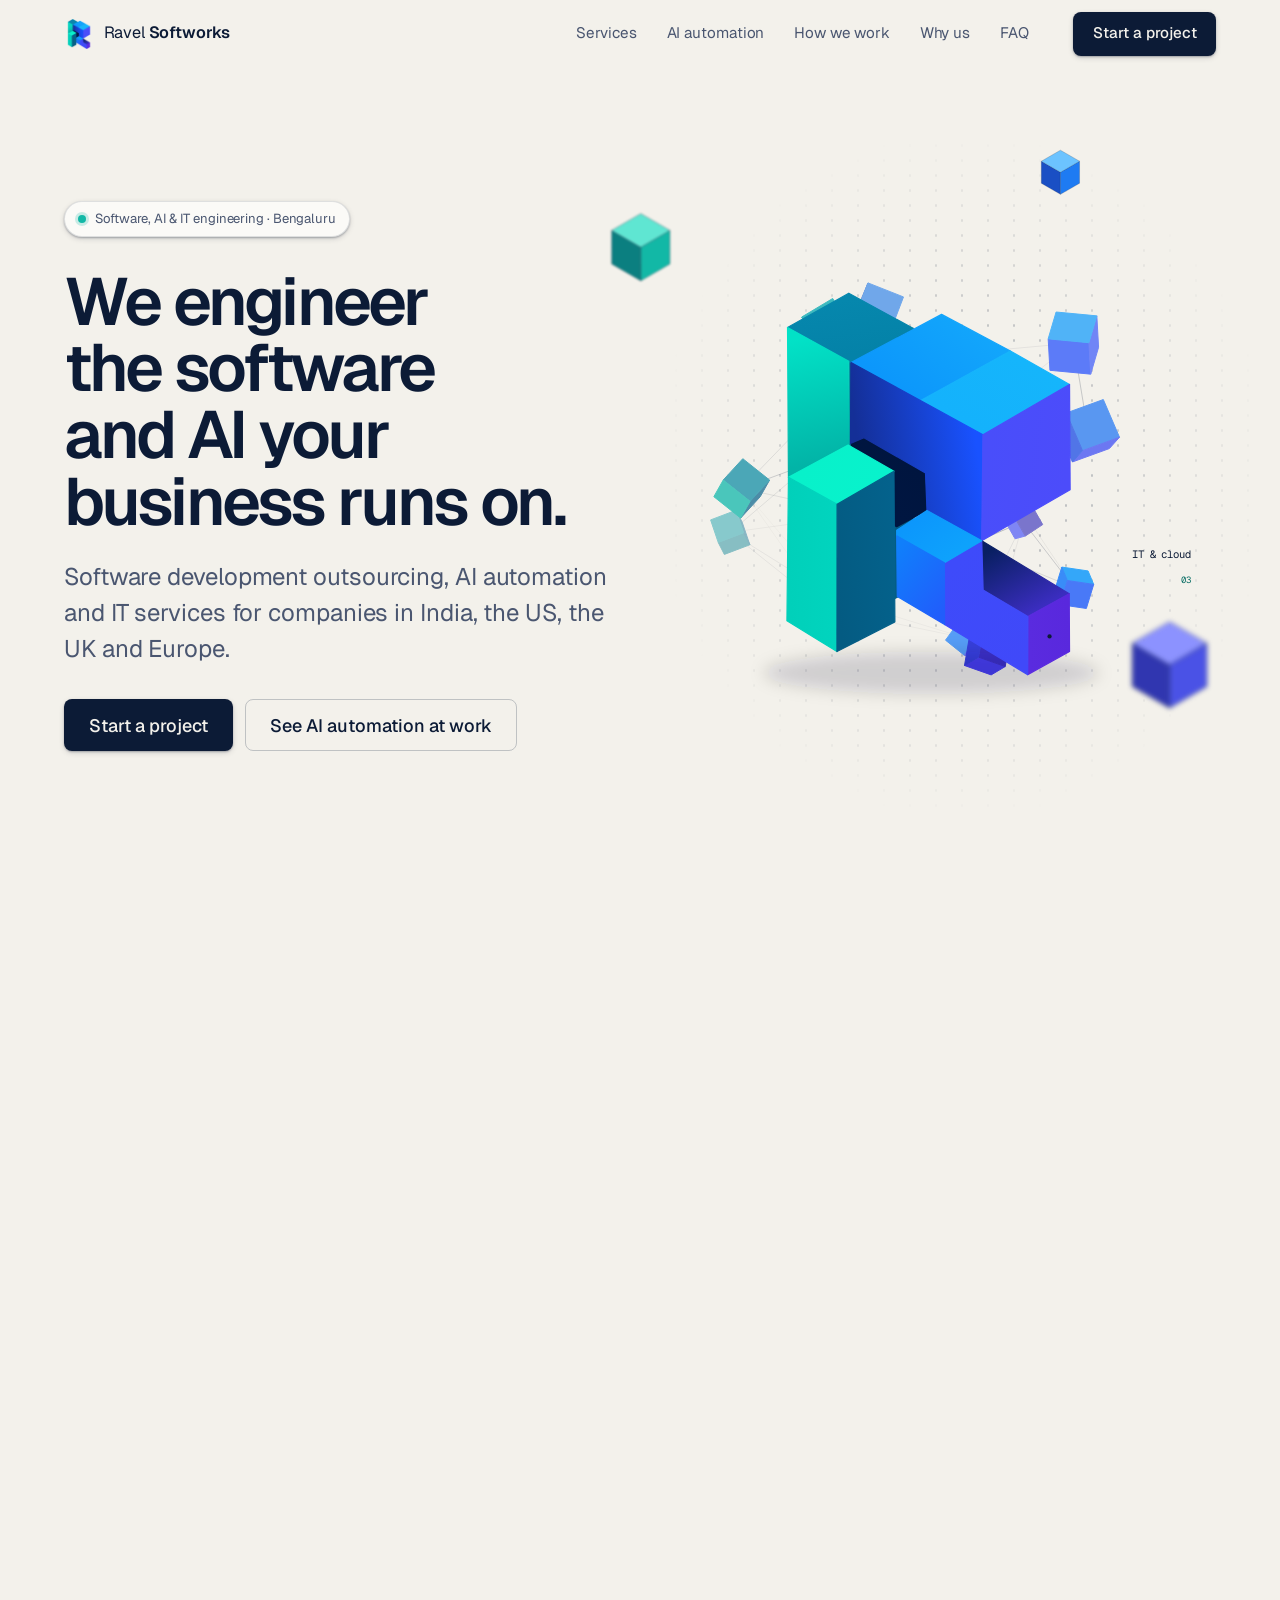
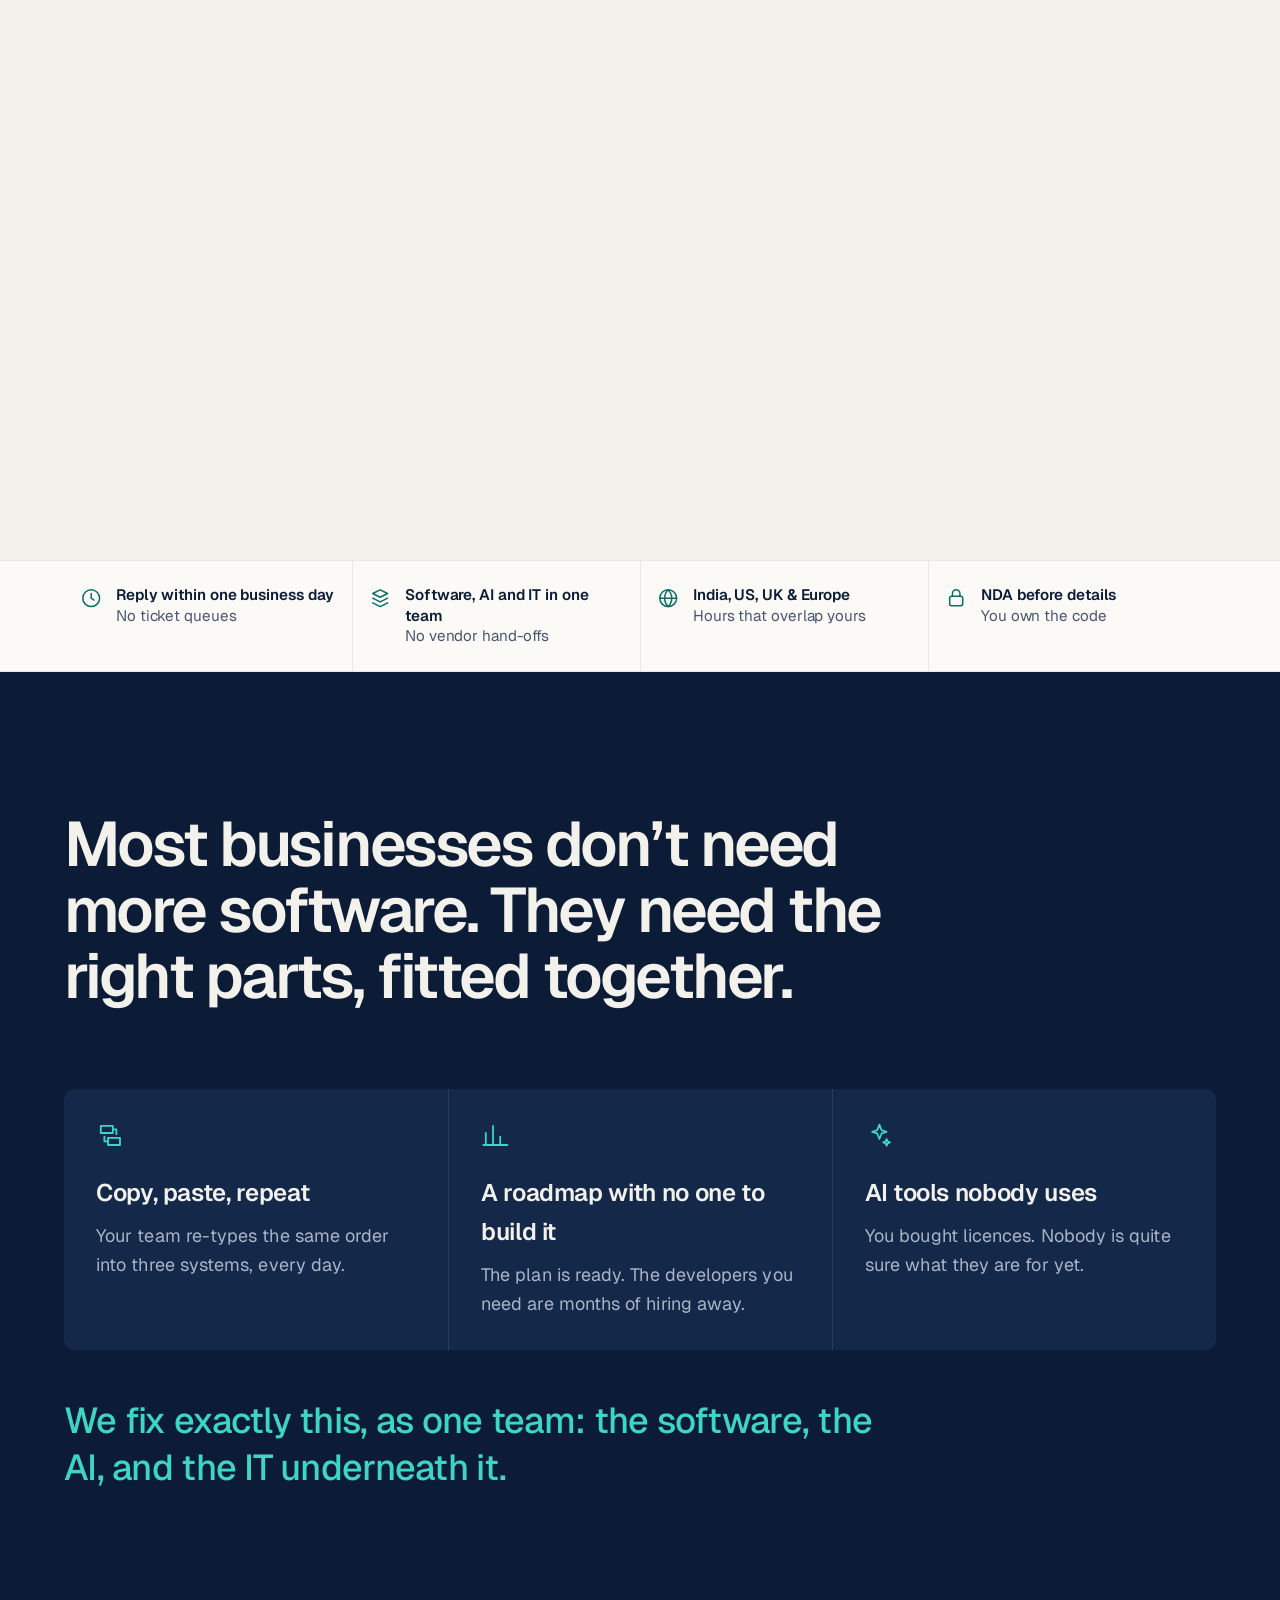
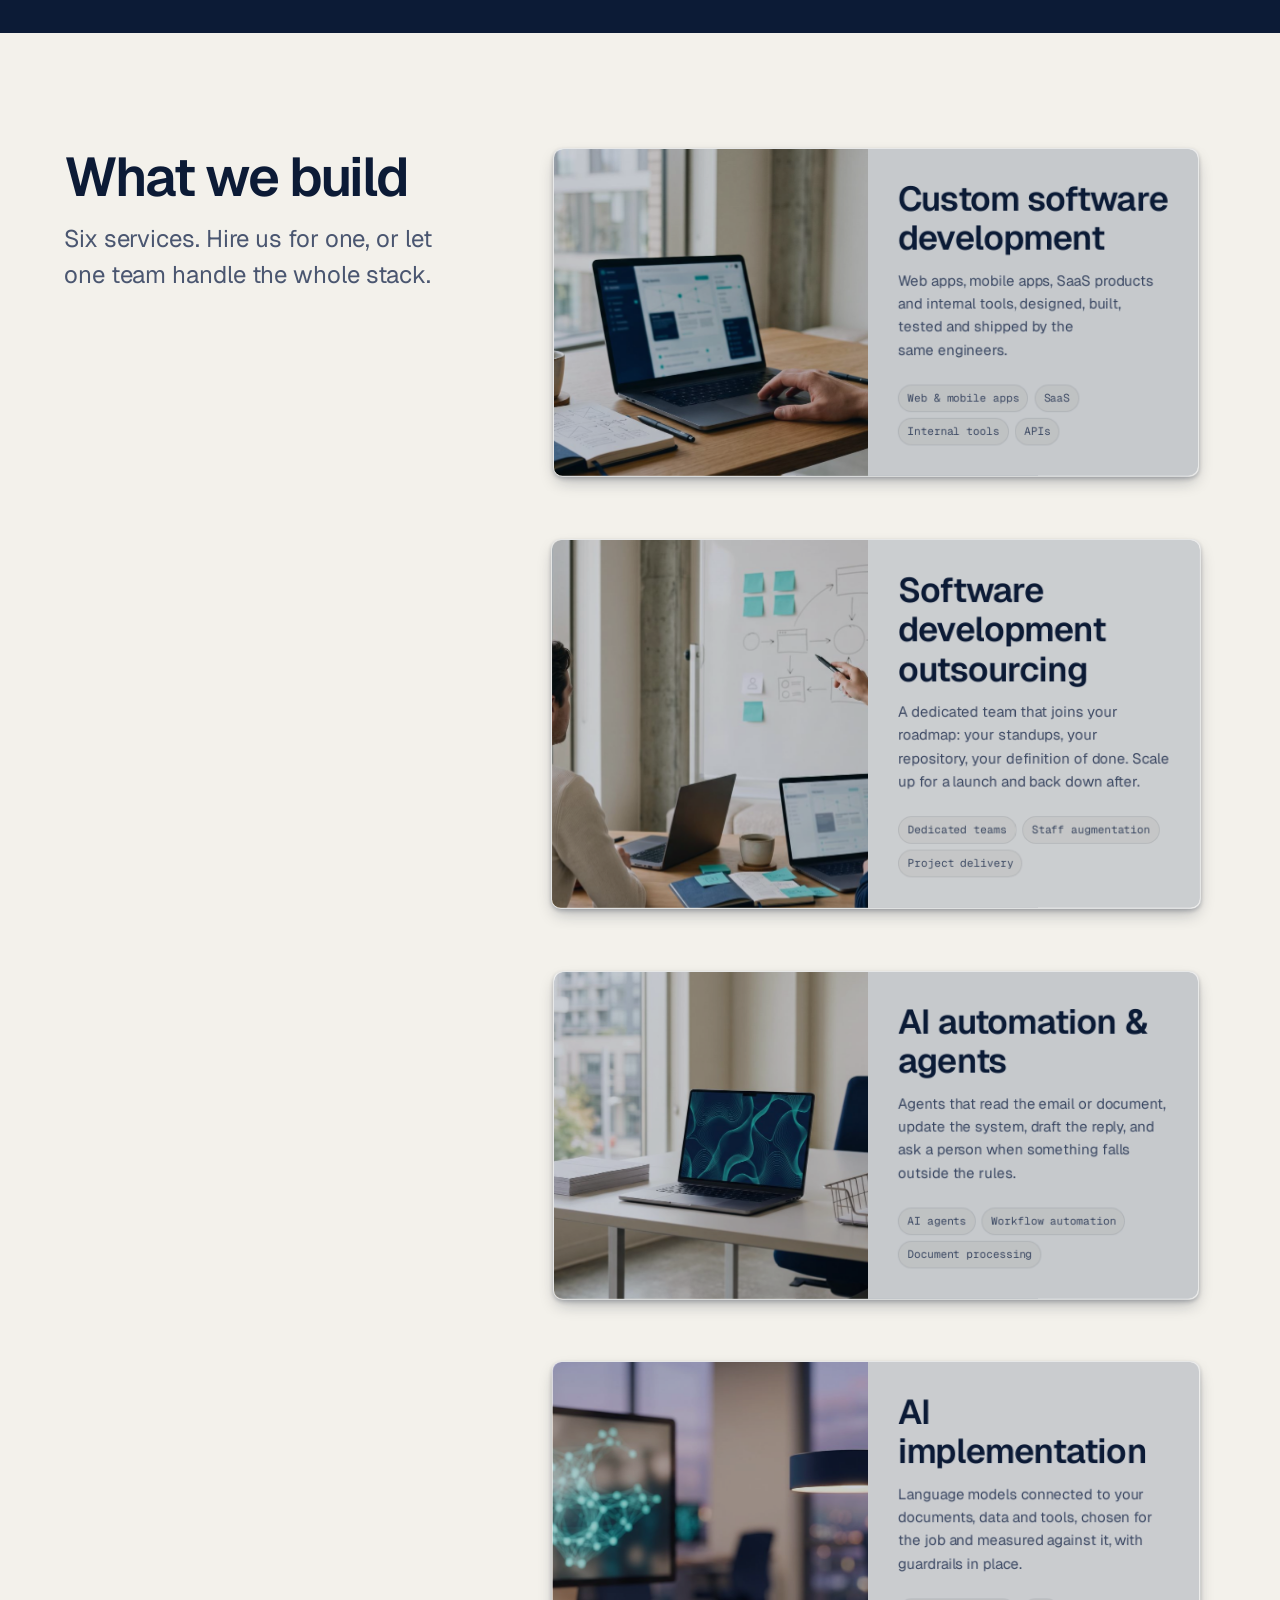
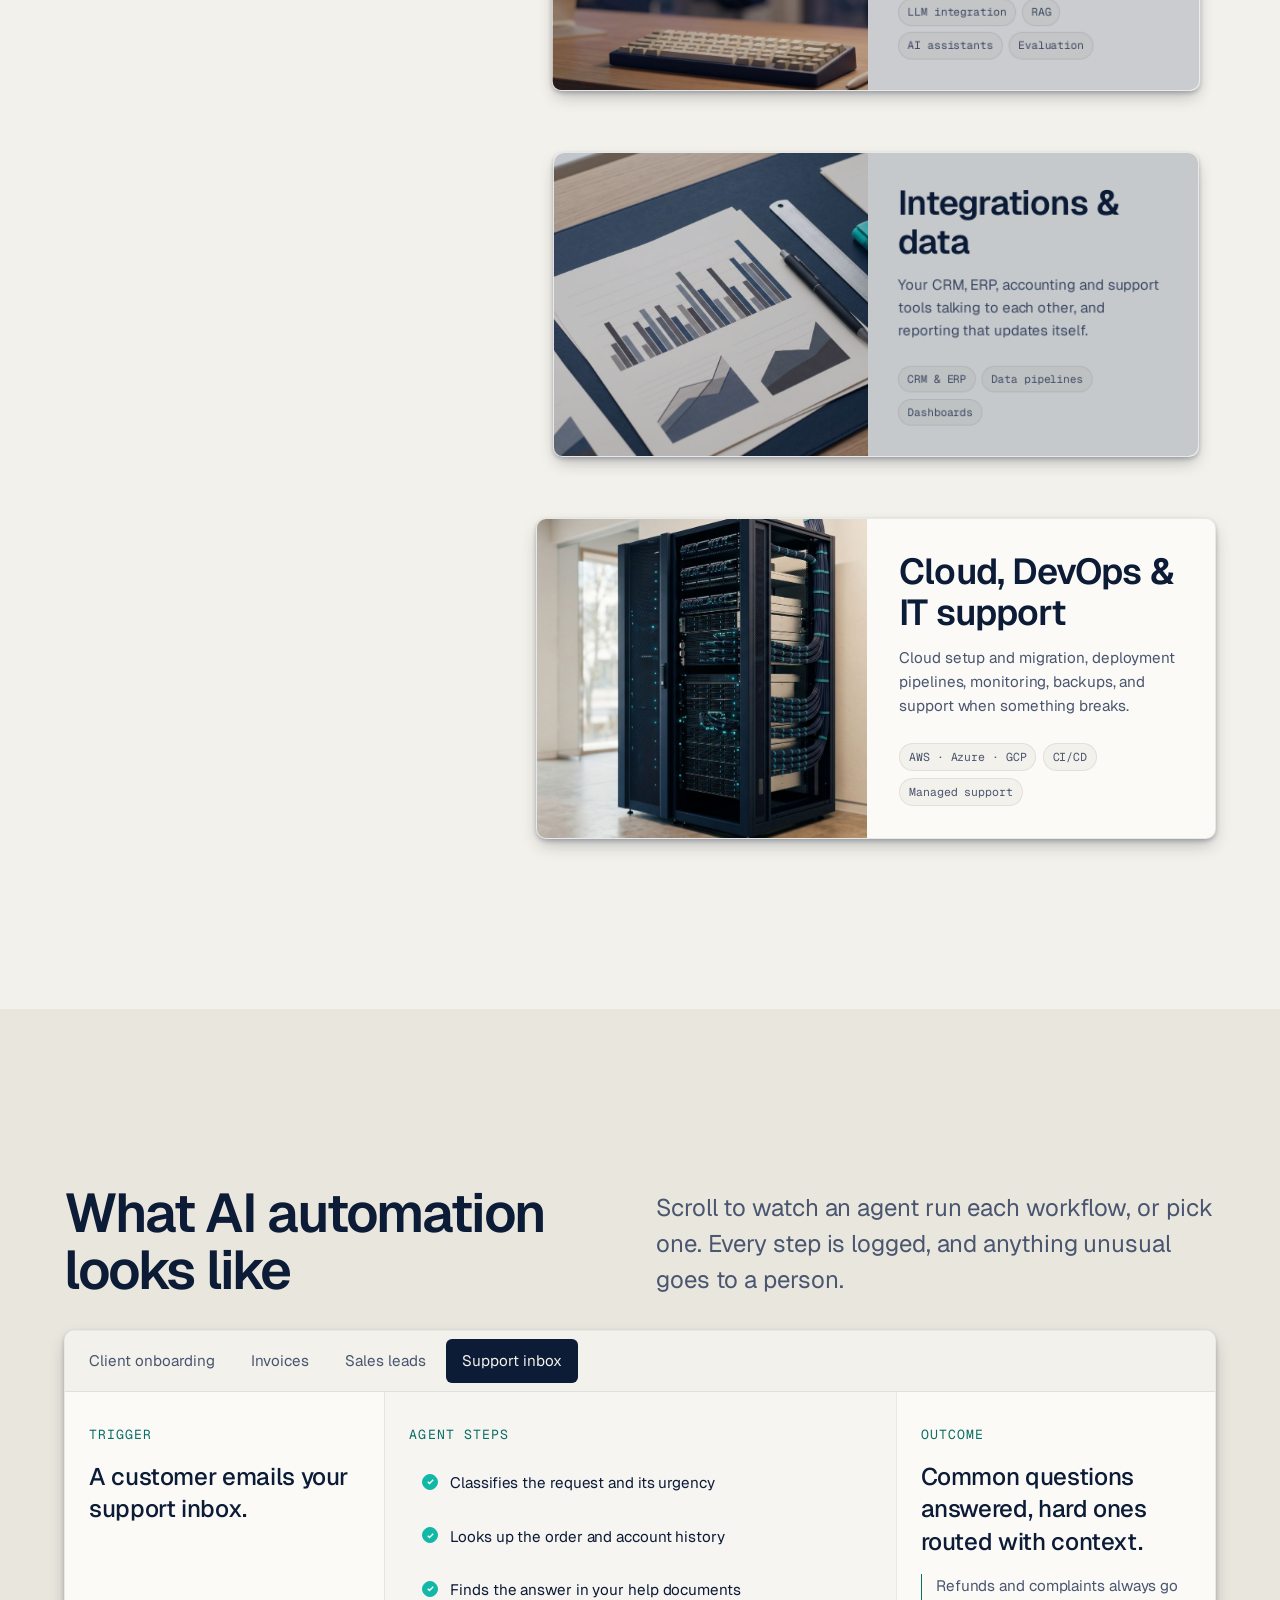
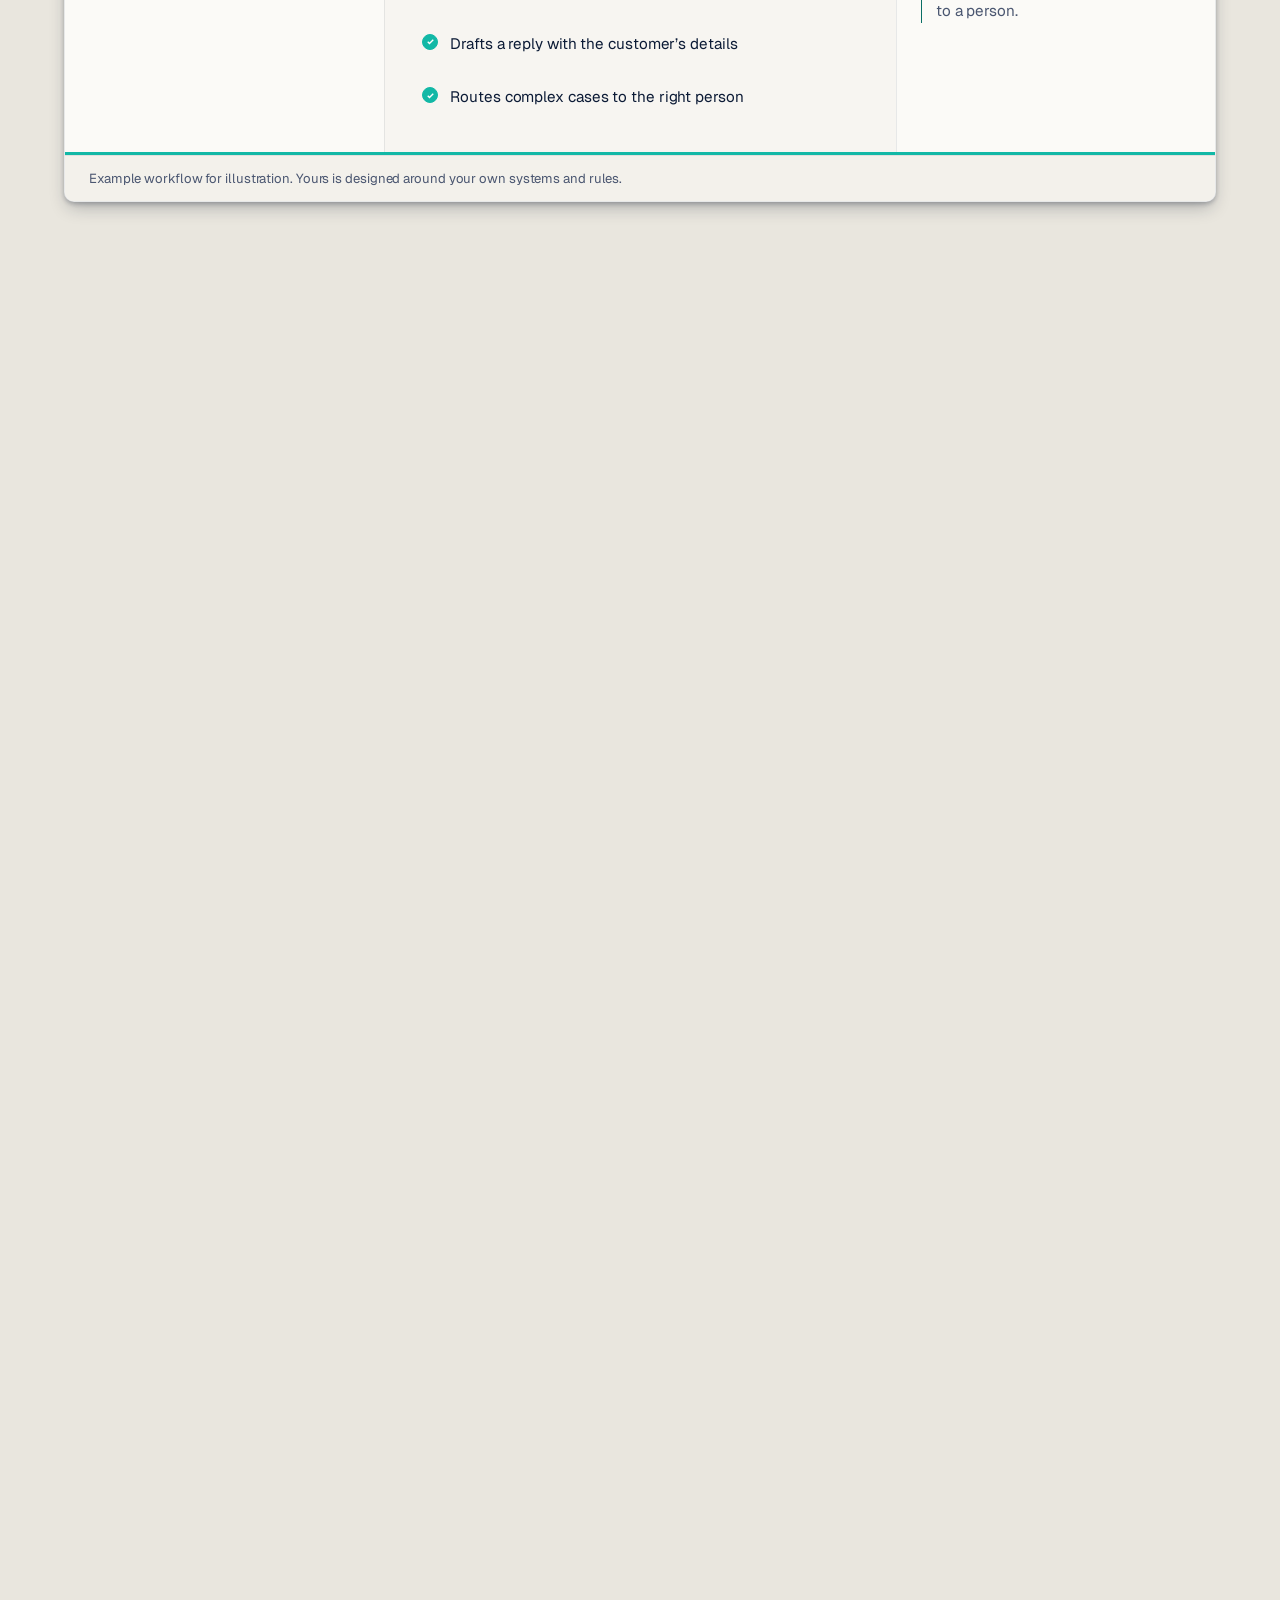
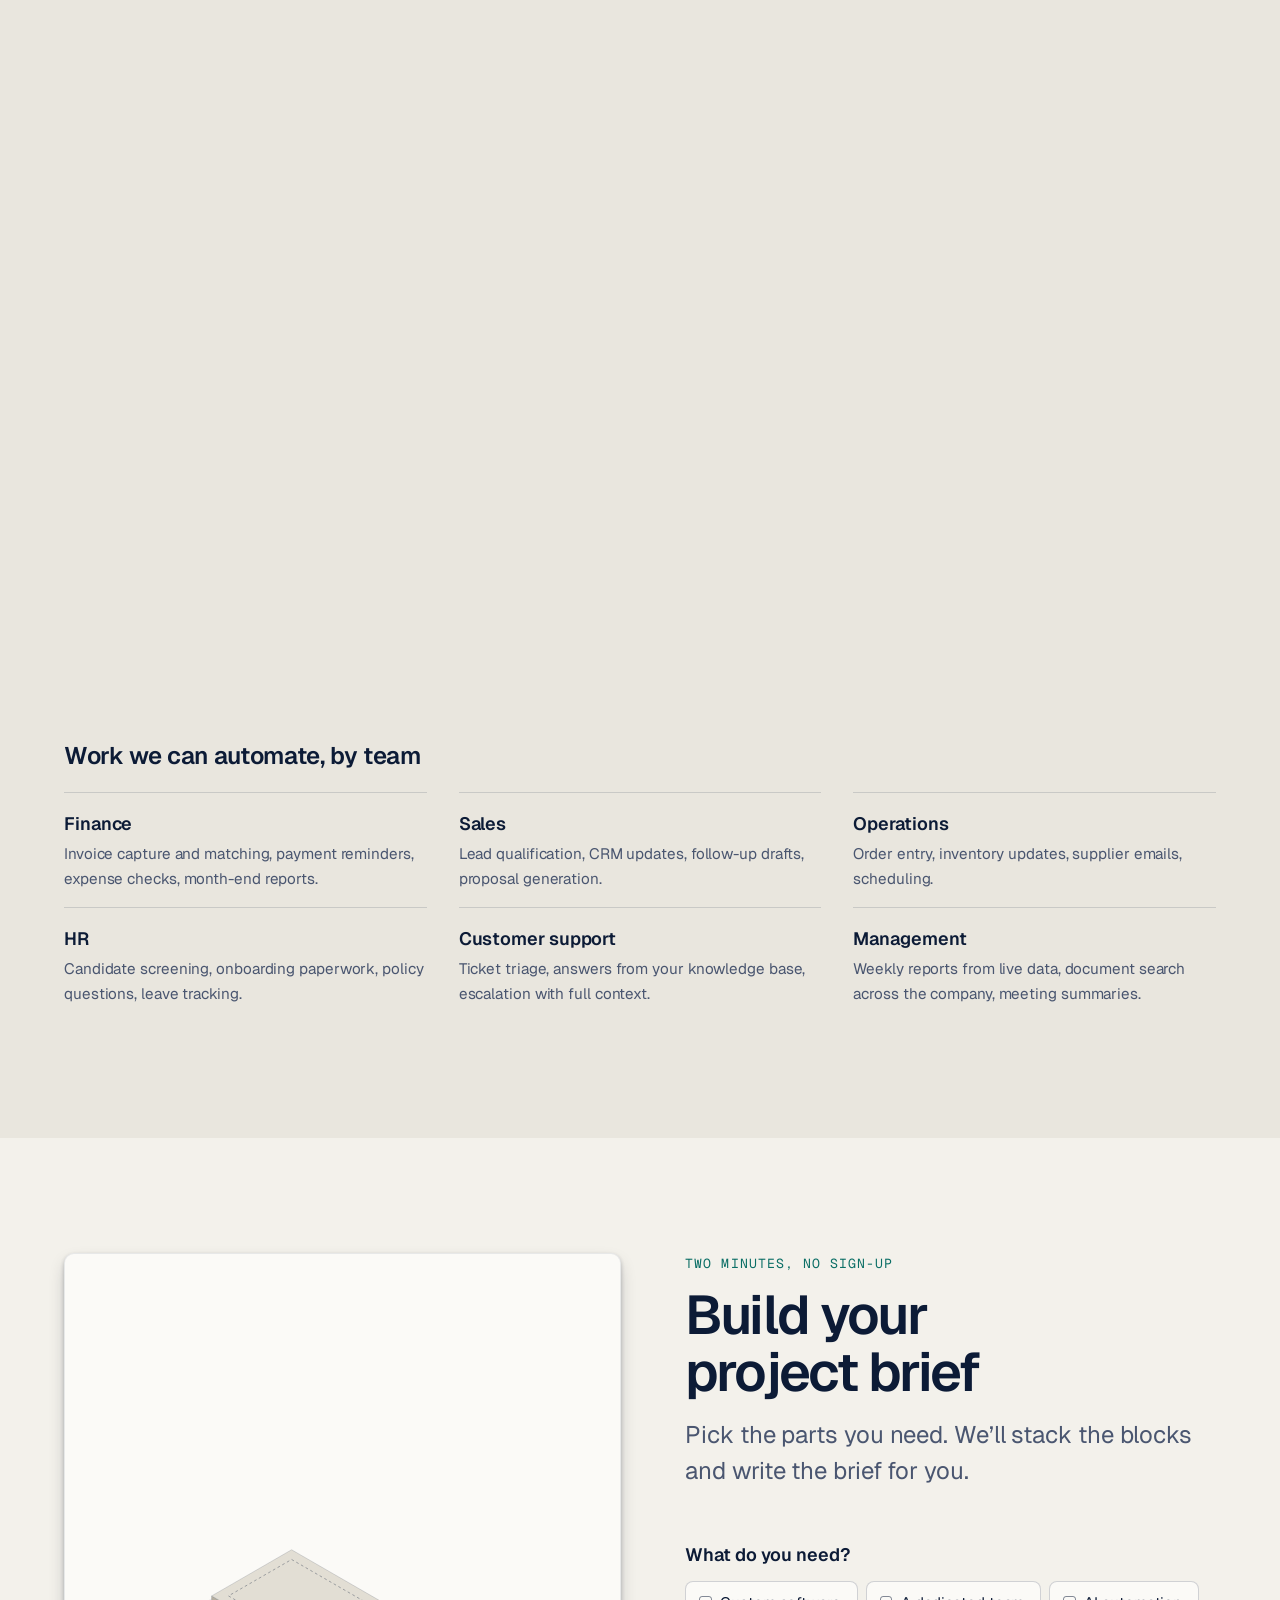
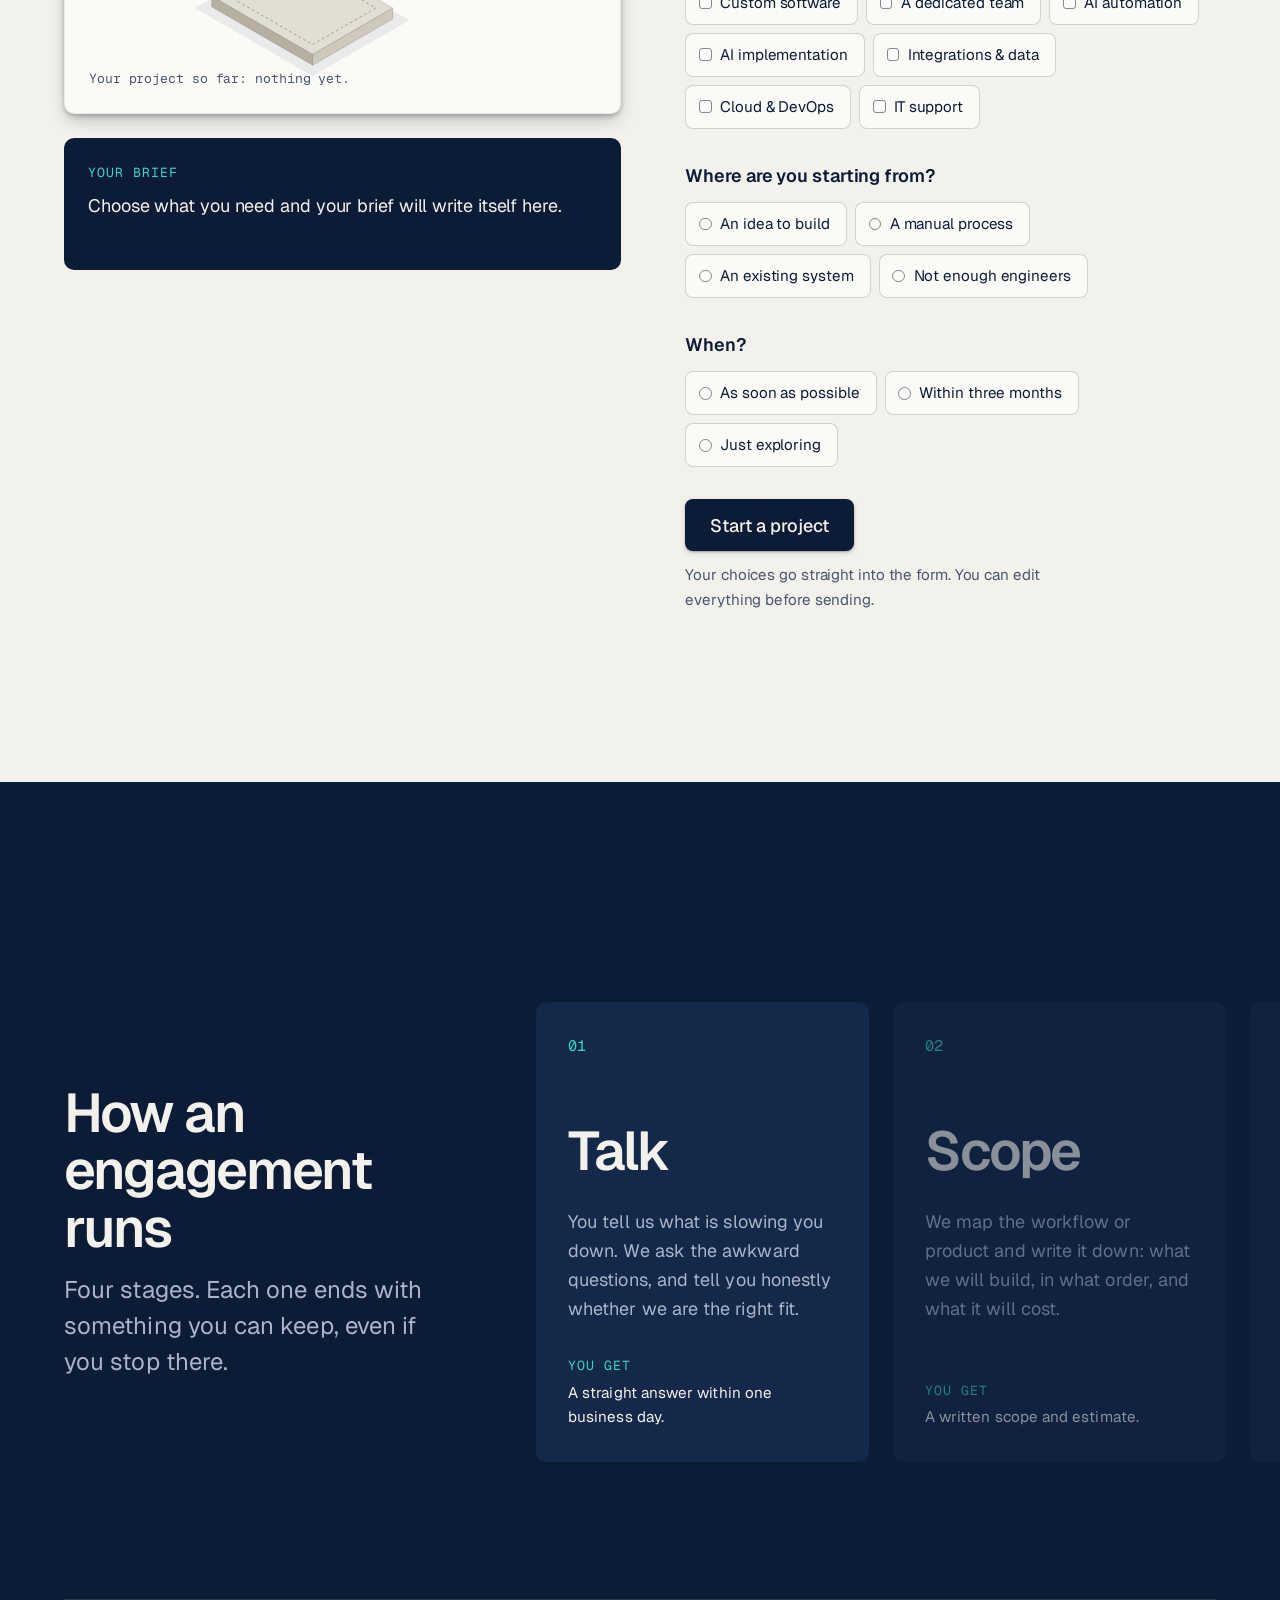
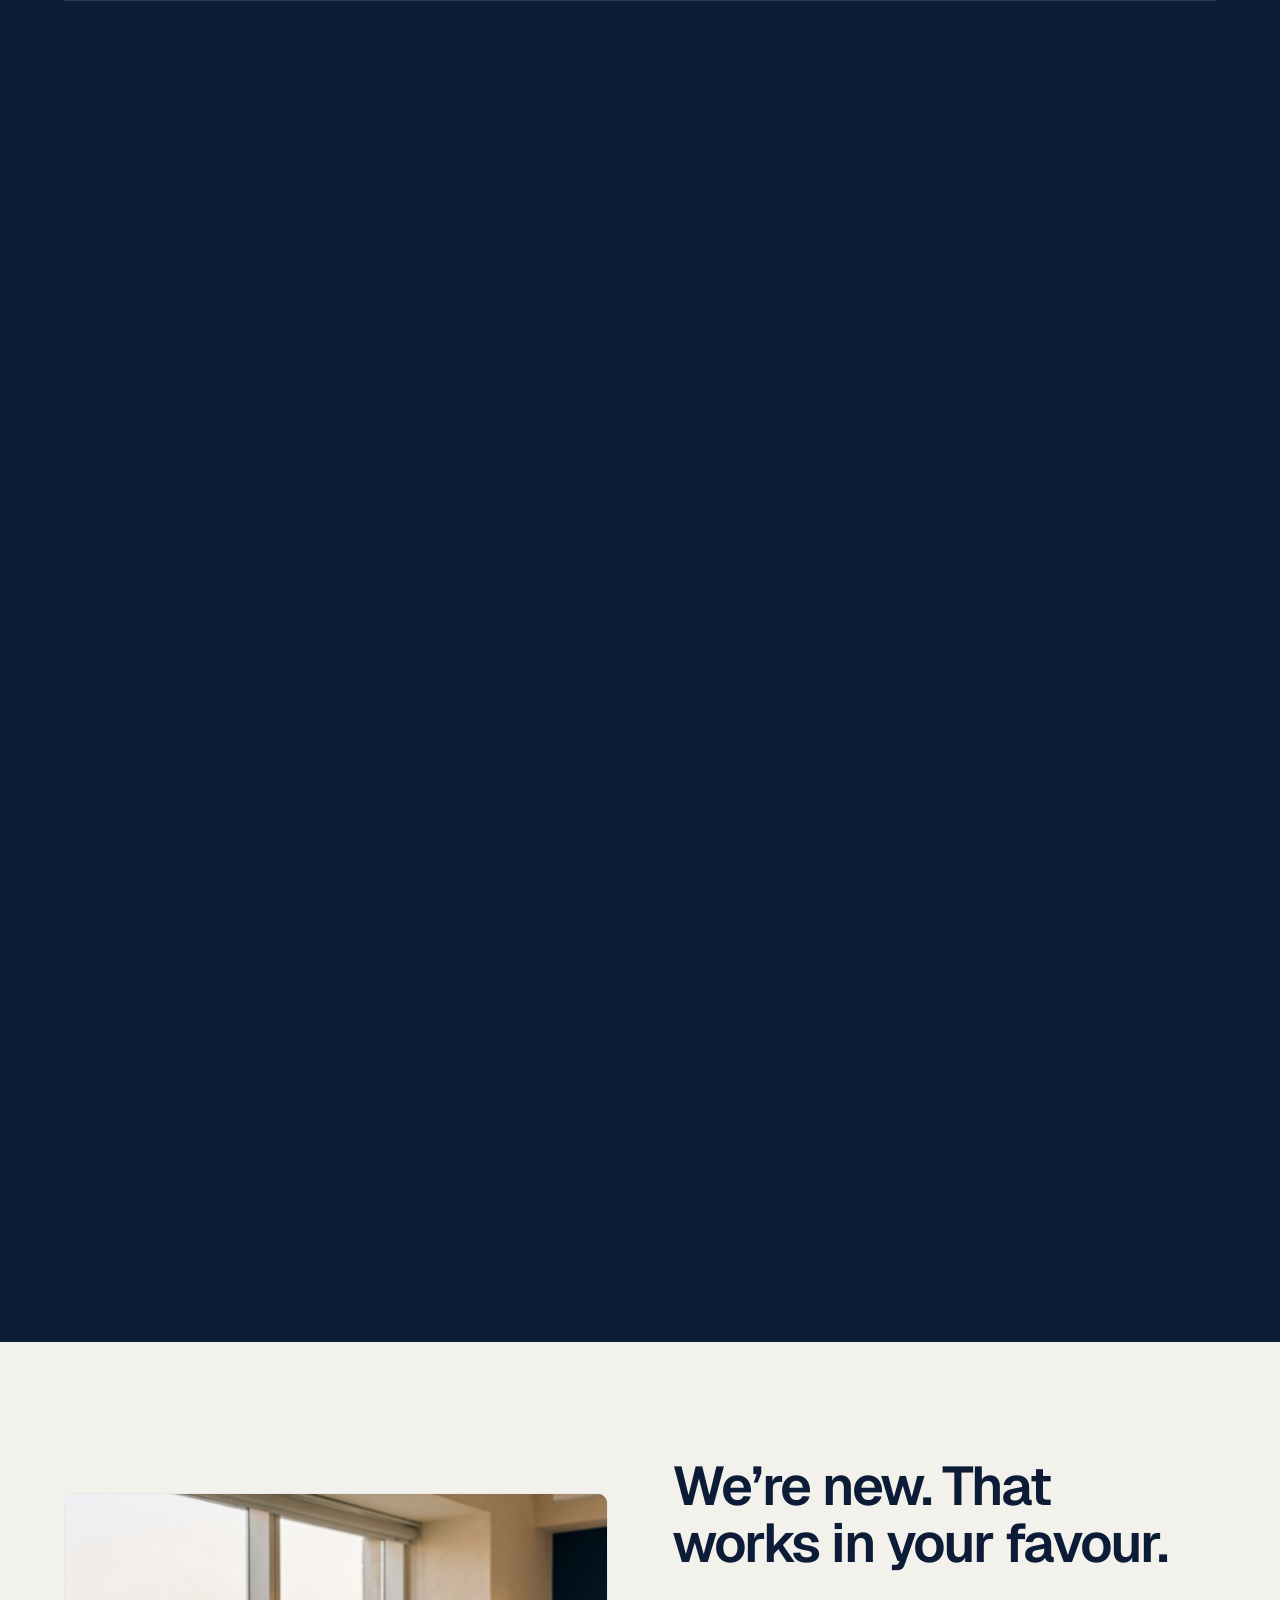
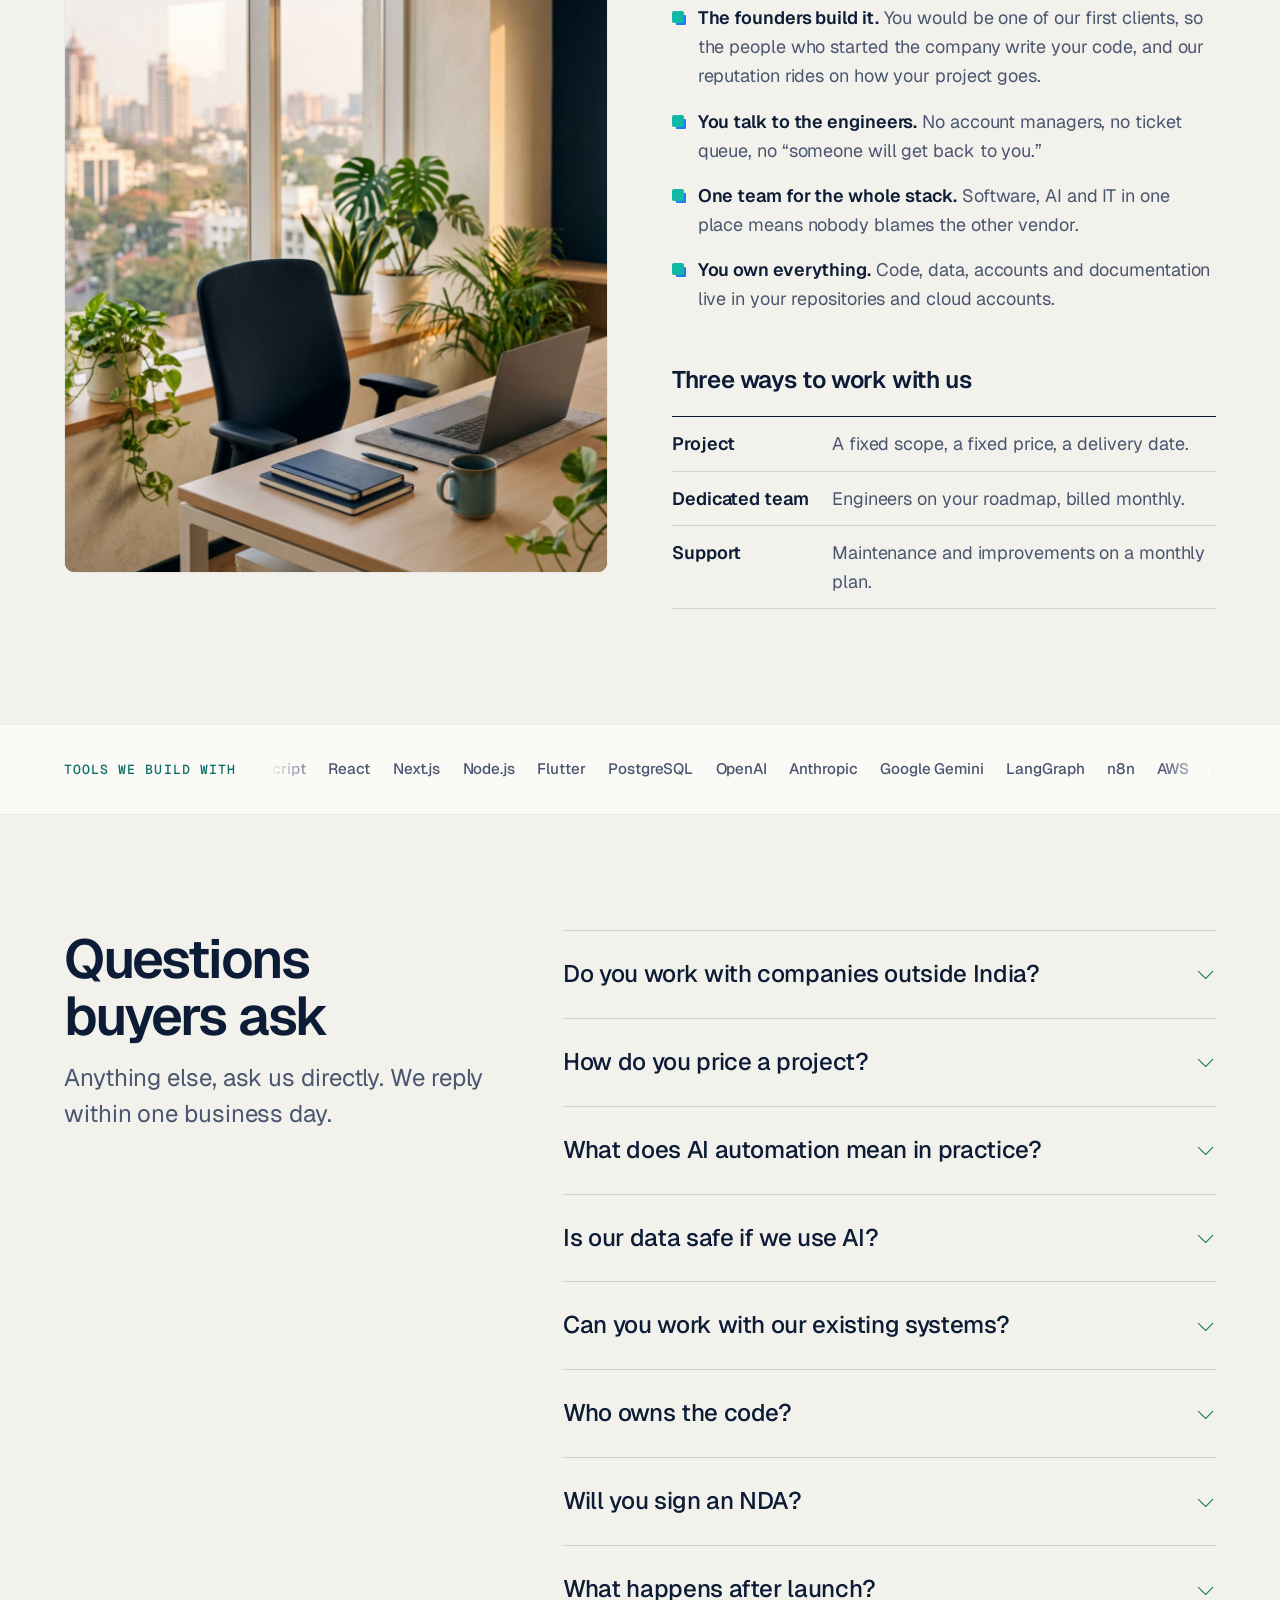
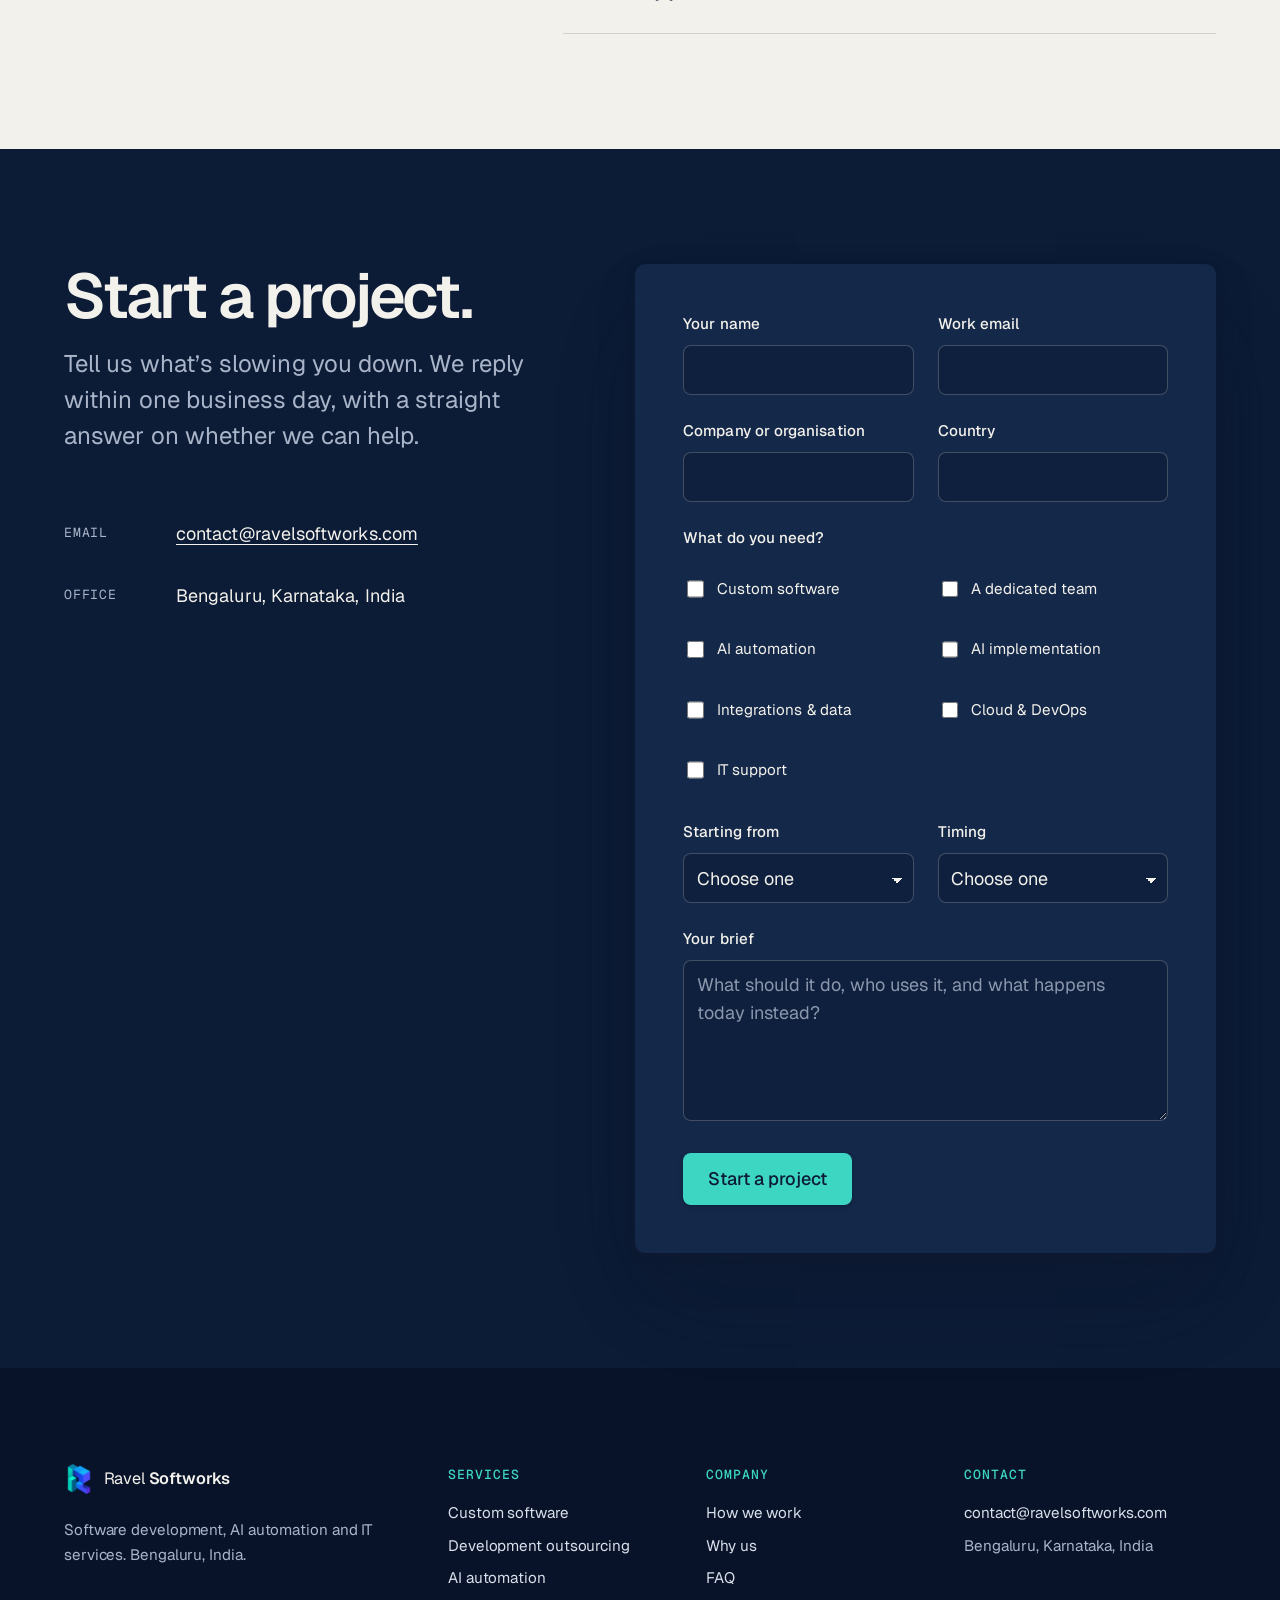
==== commit 52574563: "Add scroll-driven hero and section animations - Hero: the R is traced from the logo; 21 cubes float " ====
--- a/index.html
+++ b/index.html
@@ -106,8 +106,8 @@
 
 <main id="main">
 
-  <!-- HERO: pinned. The exploded R settles into one structure. -->
-  <section class="hero" id="top" data-sc-act="pin" data-sc-span="1.6">
+  <!-- HERO: pinned. A network of cubes fuses into the three pieces, which join into the R. -->
+  <section class="hero" id="top" data-sc-act="pin" data-sc-span="2.4">
     <div data-sc-stage class="hero__stage">
       <div class="hero__copy">
         <p class="badge"><span class="badge__dot" aria-hidden="true"></span> Software, AI &amp; IT engineering · Bengaluru</p>
@@ -141,13 +141,14 @@
     </ul>
   </section>
 
-  <!-- PROBLEMS: navy, the statement wipes in -->
-  <section class="section section--navy" id="problems" data-sc-act="flow">
+  <!-- PROBLEMS: the words light up as you scroll; the three pains start as loose
+       parts and slide together into one panel, then the answer lands -->
+  <section class="section section--navy problems" id="problems" data-sc-act="flow">
     <div class="sc-wrap">
-      <div class="statement" data-sc-reveal="up" data-sc-reveal-at="0.08 0.34">
+      <div class="statement">
         <h2 class="h2 h2--xl">Most businesses don&rsquo;t need more software. They need the right parts, fitted&nbsp;together.</h2>
       </div>
-      <ul class="pains" data-sc-in data-sc-stagger="70">
+      <ul class="pains">
         <li>
           <svg viewBox="0 0 24 24" aria-hidden="true"><path d="M4 4h10v6H4zM10 14h10v6H10z"/><path d="M14 7h3v4M10 17H7v-4"/></svg>
           <h3>Copy, paste, repeat</h3>
@@ -164,20 +165,19 @@
           <p>You bought licences. Nobody is quite sure what they are for&nbsp;yet.</p>
         </li>
       </ul>
-      <p class="pains__turn" data-sc-in>We fix exactly this, as one team: the software, the AI, and the IT underneath&nbsp;it.</p>
-    </div>
-  </section>
-
-  <!-- SERVICES -->
+      <p class="pains__turn">We fix exactly this, as one team: the software, the AI, and the IT underneath&nbsp;it.</p>
+    </div>
+  </section>
+
+  <!-- SERVICES: the heading holds while the cards stack up on top of each other -->
   <section class="section" id="services" data-sc-act="flow">
-    <div class="sc-wrap">
-      <header class="head">
+    <div class="sc-wrap services">
+      <header class="head services__head">
         <h2 class="h2">What we build</h2>
         <p class="head__dek">Six services. Hire us for one, or let one team handle the whole&nbsp;stack.</p>
       </header>
-
-      <div class="cards">
-        <article class="card card--wide" data-sc-in>
+      <div class="stack">
+        <article class="card" style="--i:0">
           <div class="card__media"><svg data-illo="software" viewBox="-160 -120 320 220" aria-hidden="true"></svg></div>
           <div class="card__body">
             <h3>Custom software development</h3>
@@ -185,7 +185,7 @@
             <ul class="tags"><li>Web &amp; mobile apps</li><li>SaaS</li><li>Internal tools</li><li>APIs</li></ul>
           </div>
         </article>
-        <article class="card card--wide" data-sc-in>
+        <article class="card" style="--i:1">
           <div class="card__media"><svg data-illo="team" viewBox="-160 -120 320 220" aria-hidden="true"></svg></div>
           <div class="card__body">
             <h3>Software development outsourcing</h3>
@@ -193,7 +193,7 @@
             <ul class="tags"><li>Dedicated teams</li><li>Staff augmentation</li><li>Project delivery</li></ul>
           </div>
         </article>
-        <article class="card" data-sc-in>
+        <article class="card" style="--i:2">
           <div class="card__media"><svg data-illo="automation" viewBox="-160 -120 320 220" aria-hidden="true"></svg></div>
           <div class="card__body">
             <h3>AI automation &amp; agents</h3>
@@ -201,7 +201,7 @@
             <ul class="tags"><li>AI agents</li><li>Workflow automation</li><li>Document processing</li></ul>
           </div>
         </article>
-        <article class="card" data-sc-in>
+        <article class="card" style="--i:3">
           <div class="card__media"><svg data-illo="ai" viewBox="-160 -120 320 220" aria-hidden="true"></svg></div>
           <div class="card__body">
             <h3>AI implementation</h3>
@@ -209,7 +209,7 @@
             <ul class="tags"><li>LLM integration</li><li>RAG</li><li>AI assistants</li><li>Evaluation</li></ul>
           </div>
         </article>
-        <article class="card" data-sc-in>
+        <article class="card" style="--i:4">
           <div class="card__media"><svg data-illo="data" viewBox="-160 -120 320 220" aria-hidden="true"></svg></div>
           <div class="card__body">
             <h3>Integrations &amp; data</h3>
@@ -217,7 +217,7 @@
             <ul class="tags"><li>CRM &amp; ERP</li><li>Data pipelines</li><li>Dashboards</li></ul>
           </div>
         </article>
-        <article class="card" data-sc-in>
+        <article class="card" style="--i:5">
           <div class="card__media"><svg data-illo="cloud" viewBox="-160 -120 320 220" aria-hidden="true"></svg></div>
           <div class="card__body">
             <h3>Cloud, DevOps &amp; IT support</h3>
@@ -229,41 +229,47 @@
     </div>
   </section>
 
-  <!-- AI AUTOMATION: a running example, not a screenshot -->
-  <section class="section section--tint" id="automation" data-sc-act="flow">
+  <!-- AI AUTOMATION: pinned; scrolling runs the agent, one workflow after another -->
+  <section class="section--tint automation" id="automation" data-sc-act="pin" data-sc-span="3.2">
+    <div data-sc-stage class="automation__stage">
+      <div class="sc-wrap">
+        <header class="head head--split">
+          <h2 class="h2">What AI automation looks like</h2>
+          <p class="head__dek">Scroll to watch an agent run each workflow, or pick one. Every step is logged, and anything unusual goes to a&nbsp;person.</p>
+        </header>
+        <div class="demo">
+          <div class="demo__tabs" role="tablist" aria-label="Example workflows">
+            <button role="tab" aria-selected="true" aria-controls="demo-panel" id="tab-onboarding" data-flow="onboarding">Client onboarding</button>
+            <button role="tab" aria-selected="false" aria-controls="demo-panel" id="tab-invoices" data-flow="invoices" tabindex="-1">Invoices</button>
+            <button role="tab" aria-selected="false" aria-controls="demo-panel" id="tab-leads" data-flow="leads" tabindex="-1">Sales leads</button>
+            <button role="tab" aria-selected="false" aria-controls="demo-panel" id="tab-support" data-flow="support" tabindex="-1">Support inbox</button>
+          </div>
+          <div class="demo__panel" id="demo-panel" role="tabpanel" aria-labelledby="tab-onboarding">
+            <div class="demo__col">
+              <p class="demo__label">Trigger</p>
+              <p class="demo__trigger" id="demo-trigger"></p>
+            </div>
+            <div class="demo__col demo__col--agent">
+              <p class="demo__label">Agent steps</p>
+              <ol class="demo__steps" id="demo-steps"></ol>
+            </div>
+            <div class="demo__col">
+              <p class="demo__label">Outcome</p>
+              <p class="demo__outcome" id="demo-outcome"></p>
+              <p class="demo__human" id="demo-human"></p>
+            </div>
+          </div>
+          <div class="demo__bar" aria-hidden="true"><span></span></div>
+          <p class="demo__note">Example workflow for illustration. Yours is designed around your own systems and&nbsp;rules.</p>
+        </div>
+      </div>
+    </div>
+  </section>
+
+  <section class="section section--tint teams" aria-labelledby="teams-h" data-sc-act="flow">
     <div class="sc-wrap">
-      <header class="head head--split">
-        <h2 class="h2">What AI automation looks like</h2>
-        <p class="head__dek">Pick a workflow and watch an agent run it. Every step is logged, and anything unusual goes to a&nbsp;person.</p>
-      </header>
-
-      <div class="demo">
-        <div class="demo__tabs" role="tablist" aria-label="Example workflows">
-          <button role="tab" aria-selected="true" aria-controls="demo-panel" id="tab-onboarding" data-flow="onboarding">Client onboarding</button>
-          <button role="tab" aria-selected="false" aria-controls="demo-panel" id="tab-invoices" data-flow="invoices" tabindex="-1">Invoices</button>
-          <button role="tab" aria-selected="false" aria-controls="demo-panel" id="tab-leads" data-flow="leads" tabindex="-1">Sales leads</button>
-          <button role="tab" aria-selected="false" aria-controls="demo-panel" id="tab-support" data-flow="support" tabindex="-1">Support inbox</button>
-        </div>
-        <div class="demo__panel" id="demo-panel" role="tabpanel" aria-labelledby="tab-onboarding">
-          <div class="demo__col">
-            <p class="demo__label">Trigger</p>
-            <p class="demo__trigger" id="demo-trigger"></p>
-          </div>
-          <div class="demo__col demo__col--agent">
-            <p class="demo__label">Agent steps</p>
-            <ol class="demo__steps" id="demo-steps"></ol>
-          </div>
-          <div class="demo__col">
-            <p class="demo__label">Outcome</p>
-            <p class="demo__outcome" id="demo-outcome"></p>
-            <p class="demo__human" id="demo-human"></p>
-          </div>
-        </div>
-        <p class="demo__note">Example workflow for illustration. Yours is designed around your own systems and&nbsp;rules.</p>
-      </div>
-
       <div class="depts">
-        <h3 class="h3">Work we can automate, by team</h3>
+        <h3 class="h3" id="teams-h">Work we can automate, by team</h3>
         <dl class="depts__grid">
           <div><dt>Finance</dt><dd>Invoice capture and matching, payment reminders, expense checks, month-end reports.</dd></div>
           <div><dt>Sales</dt><dd>Lead qualification, CRM updates, follow-up drafts, proposal generation.</dd></div>
@@ -340,6 +346,7 @@
   <!-- PROCESS: lateral travel through the stages -->
   <section class="section--navy process" id="process" data-sc-act="pan" data-sc-span="2.4">
     <div data-sc-stage class="process__stage">
+      <div class="process__bar" aria-hidden="true"><span></span></div>
       <div class="rail" data-sc-pan="0.04">
         <div class="rail__lead">
           <h2 class="h2">How an engagement runs</h2>
@@ -403,9 +410,11 @@
     <div class="sc-wrap tools__inner">
       <h2 class="tools__h" id="tools-h">Tools we build with</h2>
       <!-- TODO(confirm): keep only tools the team genuinely uses -->
-      <ul class="tools__list">
+      <div class="tools__track">
+        <ul class="tools__list">
         <li>Python</li><li>TypeScript</li><li>React</li><li>Next.js</li><li>Node.js</li><li>Flutter</li><li>PostgreSQL</li><li>OpenAI</li><li>Anthropic</li><li>Google Gemini</li><li>LangGraph</li><li>n8n</li><li>AWS</li><li>Azure</li><li>Google Cloud</li><li>Docker</li>
       </ul>
+      </div>
     </div>
   </section>
 
--- a/assets/site.css
+++ b/assets/site.css
@@ -129,6 +129,8 @@
 
 .hero__art { position: relative; height: min(76vh, 44rem); display: flex; align-items: center; }
 .hero__svg { width: 100%; height: 100%; overflow: visible; will-change: transform; }
+.hero__cubes { position: absolute; max-width: none; pointer-events: none; will-change: transform; }
+.hero__svg { position: relative; }
 .hero__svg text, .why__media text, #builder-svg text { font-family: var(--sc-font-mono); }
 .hero__far {
   position: absolute; inset: -6% -10%;
@@ -158,30 +160,54 @@
 #problems { padding-block: clamp(5rem, 11vw, 9rem); }
 .statement { max-width: 60rem; padding-bottom: .15em; }
 .statement .h2 { max-width: 22ch; }
-.pains { list-style: none; padding: 0; margin: clamp(3rem, 6vw, 5rem) 0 0; display: grid; grid-template-columns: repeat(3, minmax(0, 1fr)); gap: var(--sc-5); }
-.pains li { padding: var(--sc-6); border-radius: var(--r); background: var(--navy-2); box-shadow: var(--sc-edge); }
+.statement .word { opacity: var(--lit, 1); transition: opacity 180ms linear; }
+/* three parts that fit together: no gap between them, so once the scroll has
+   pulled them home they read as one panel with hairline seams */
+.pains { list-style: none; padding: 0; margin: clamp(3rem, 6vw, 5rem) 0 0; display: grid; grid-template-columns: repeat(3, minmax(0, 1fr)); gap: 0; }
+.pains li { padding: var(--sc-6); background: var(--navy-2); box-shadow: var(--sc-edge); will-change: transform; }
+.pains li:first-child { border-radius: var(--r) 0 0 var(--r); }
+.pains li:last-child { border-radius: 0 var(--r) var(--r) 0; }
+.pains li + li { border-left: 1px solid color-mix(in oklab, var(--sc-ink) 10%, transparent); }
 .pains svg { width: 1.8rem; height: 1.8rem; fill: none; stroke: #3DD6C3; stroke-width: 1.5; stroke-linejoin: round; stroke-linecap: round; }
 .pains h3 { margin: var(--sc-5) 0 var(--sc-2); font-size: var(--sc-t-lg); font-weight: 600; letter-spacing: -0.015em; }
 .pains p { margin: 0; color: var(--sc-ink-soft); }
-.pains__turn { margin: var(--sc-7) 0 0; font-size: var(--sc-t-xl); font-weight: 500; letter-spacing: -0.02em; line-height: 1.3; max-width: 34ch; color: var(--sc-accent); }
+.pains__turn { opacity: var(--turn, 1); transform: translateY(calc((1 - var(--turn, 1)) * 12px)); margin: var(--sc-7) 0 0; font-size: var(--sc-t-xl); font-weight: 500; letter-spacing: -0.02em; line-height: 1.3; max-width: 34ch; color: var(--sc-accent); }
 
 /* ------------------------------------------------------------ services -- */
-.cards { display: grid; grid-template-columns: repeat(6, minmax(0, 1fr)); gap: var(--sc-5); }
-.card { grid-column: span 2; display: flex; flex-direction: column; background: var(--white); border-radius: var(--r); overflow: hidden; border: 1px solid color-mix(in oklab, var(--navy) 8%, transparent); box-shadow: var(--sc-e1); transition: transform 200ms var(--sc-ease-out), box-shadow 200ms var(--sc-ease-out); }
-.card--wide { grid-column: span 3; }
-.card__media { aspect-ratio: 16 / 9; background: linear-gradient(160deg, #EDEAE2, #E1DDD2); display: grid; place-items: center; overflow: hidden; position: relative; }
+/* The heading holds on the left; the cards stack on the right, each one
+   sticking a little lower than the last so the stack's edges stay visible. */
+.services { display: grid; grid-template-columns: minmax(0, 0.75fr) minmax(0, 1.25fr); gap: var(--sc-8); align-items: start; }
+.services__head { position: sticky; top: calc(var(--nav-h) + 3rem); margin: 0; }
+.stack { display: grid; gap: 5vh; padding-bottom: 6vh; }
+.card {
+  position: sticky; top: calc(var(--nav-h) + 1.5rem + var(--i) * 14px);
+  display: grid; grid-template-columns: minmax(0, 0.95fr) minmax(0, 1fr); min-height: 19rem;
+  background: var(--white); border-radius: var(--r); overflow: hidden;
+  border: 1px solid color-mix(in oklab, var(--navy) 8%, transparent);
+  box-shadow: var(--sc-e2);
+  transform-origin: 50% 0; will-change: transform;
+}
+.card::after {                             /* darkens a card as the next one covers it */
+  content: ""; position: absolute; inset: 0; pointer-events: none; border-radius: inherit;
+  background: var(--navy); opacity: calc(var(--cover, 0) * 0.22);
+}
+.card__media { background: linear-gradient(160deg, #EDEAE2, #E1DDD2); display: grid; place-items: center; overflow: hidden; position: relative; min-height: 100%; }
 .card__media::before { content: ""; position: absolute; inset: 0; background-image: radial-gradient(circle, color-mix(in oklab, var(--navy) 16%, transparent) 1px, transparent 1.3px); background-size: 22px 13px; opacity: .8; }
 .card__media svg, .card__media img { position: relative; width: 100%; height: 100%; object-fit: cover; }
-.card__body { padding: var(--sc-5) var(--sc-5) var(--sc-6); display: flex; flex-direction: column; flex: 1; }
-.card h3 { margin: 0 0 var(--sc-2); font-size: var(--sc-t-lg); font-weight: 600; letter-spacing: -0.02em; }
-.card p { margin: 0; color: var(--sc-ink-soft); font-size: var(--sc-t-sm); line-height: 1.55; text-wrap: pretty; }
+.card__body { padding: var(--sc-6); display: flex; flex-direction: column; }
+.card h3 { margin: 0 0 var(--sc-3); font-size: var(--sc-t-xl); font-weight: 600; letter-spacing: -0.025em; line-height: 1.15; }
+.card p { margin: 0; color: var(--sc-ink-soft); font-size: var(--sc-t-sm); line-height: 1.6; text-wrap: pretty; }
 .tags { list-style: none; margin: auto 0 0; padding: var(--sc-5) 0 0; display: flex; flex-wrap: wrap; gap: .4rem; }
 .tags li { font-family: var(--sc-font-mono); font-size: .72rem; padding: .25rem .55rem; border-radius: 999px; background: var(--paper); color: var(--sc-ink-soft); border: 1px solid color-mix(in oklab, var(--navy) 8%, transparent); }
-@media (hover: hover) and (pointer: fine) {
-  .card:hover { transform: translateY(-3px); box-shadow: var(--sc-e2); }
-}
 
 /* ------------------------------------------------------------ demo ---- */
+.automation__stage { display: flex; align-items: center; padding-top: calc(var(--nav-h) + 1rem); padding-bottom: 1rem; }
+.automation__stage > .sc-wrap { width: 100%; }
+.automation .head { margin-bottom: var(--sc-6); }
+.demo__bar { height: 3px; background: color-mix(in oklab, var(--navy) 8%, transparent); }
+.demo__bar span { display: block; height: 100%; background: #12B8A6; transform-origin: 0 50%; transform: scaleX(var(--demo-p, 0)); }
+.teams { padding-top: var(--sc-7); }
+.teams .depts { margin-top: 0; }
 .demo { background: var(--white); border-radius: var(--r); border: 1px solid color-mix(in oklab, var(--navy) 8%, transparent); box-shadow: var(--sc-e2); overflow: hidden; }
 .demo__tabs { display: flex; gap: var(--sc-1); padding: var(--sc-2); background: var(--paper); border-bottom: 1px solid color-mix(in oklab, var(--navy) 8%, transparent); overflow-x: auto; }
 .demo__tabs button { flex: none; border: 0; background: none; padding: .6rem 1rem; border-radius: 6px; font-size: var(--sc-t-sm); color: var(--sc-ink-soft); cursor: pointer; transition: background-color 150ms var(--sc-ease-out), color 150ms var(--sc-ease-out); }
@@ -248,6 +274,8 @@
 
 /* ------------------------------------------------------------ process -- */
 .process__stage { display: flex; align-items: center; }
+.process__bar { position: absolute; left: var(--sc-gutter); right: var(--sc-gutter); bottom: 9vh; height: 2px; background: color-mix(in oklab, var(--sc-ink) 14%, transparent); }
+.process__bar span { display: block; height: 100%; background: var(--sc-accent); transform-origin: 0 50%; transform: scaleX(var(--sc-p, 0)); }
 .rail { align-items: stretch; gap: var(--sc-5); padding-inline: var(--sc-gutter); width: max-content; }
 .rail__lead { width: min(28rem, 80vw); flex: none; align-self: center; padding-right: var(--sc-6); }
 .stage { flex: none; width: clamp(17rem, 26vw, 23rem); display: flex; flex-direction: column; padding: var(--sc-6); border-radius: var(--r); background: var(--navy-2); box-shadow: var(--sc-edge); }
@@ -277,13 +305,17 @@
 .card__media.has-photo::before { display: none; }
 .card__media .photo { position: relative; width: 100%; height: 100%; object-fit: cover; }
 .why__media.has-photo { padding: 0; overflow: hidden; aspect-ratio: 4 / 5; }
-.why__media .photo { width: 100%; height: 100%; object-fit: cover; display: block; }
+.why__media .photo { width: 100%; height: 100%; object-fit: cover; display: block; will-change: transform; }
 
 /* ------------------------------------------------------------ tools --- */
 .tools { background: var(--white); border-block: 1px solid color-mix(in oklab, var(--navy) 8%, transparent); padding-block: var(--sc-6); }
 .tools__inner { display: flex; align-items: center; gap: var(--sc-6); }
 .tools__h { flex: none; margin: 0; font-family: var(--sc-font-mono); font-weight: 500; font-size: var(--sc-t-xs); letter-spacing: .08em; text-transform: uppercase; color: #0A6E65; }
-.tools__list { list-style: none; margin: 0; padding: 0; display: flex; flex-wrap: wrap; gap: .5rem 1.4rem; }
+.tools__track { flex: 1; min-width: 0; display: flex; overflow: hidden;
+  -webkit-mask-image: linear-gradient(90deg, transparent, #000 6%, #000 94%, transparent);
+          mask-image: linear-gradient(90deg, transparent, #000 6%, #000 94%, transparent); }
+.tools__list { list-style: none; margin: 0; padding: 0 1.4rem 0 0; display: flex; flex-wrap: nowrap; gap: .5rem 1.4rem; flex: none; will-change: transform; }
+.tools__list li { white-space: nowrap; }
 .tools__list li { font-weight: 500; color: var(--sc-ink-soft); font-size: var(--sc-t-sm); }
 
 /* ------------------------------------------------------------ faq ----- */
@@ -358,7 +390,8 @@
   .trust__list { grid-template-columns: repeat(2, minmax(0, 1fr)); }
   .trust__list li:nth-child(3) { border-left: 0; }
   .trust__list li:nth-child(n+3) { border-top: 1px solid color-mix(in oklab, var(--navy) 8%, transparent); }
-  .card, .card--wide { grid-column: span 3; }
+  .services { grid-template-columns: 1fr; gap: var(--sc-6); }
+  .services__head { position: static; }
   .demo__panel { grid-template-columns: 1fr 1fr; }
   .demo__col--agent { grid-column: 1 / -1; grid-row: 2; border-left: 0 !important; border-top: 1px solid color-mix(in oklab, var(--navy) 8%, transparent); }
   .contact__grid, .faq { grid-template-columns: 1fr; gap: var(--sc-7); }
@@ -381,15 +414,20 @@
   .hero__actions { margin-top: var(--sc-5); }
   .hero__actions .btn--ghost { display: none; }
   .hero__art { height: 100%; min-height: 0; }
+  .hero__svg .callouts { display: none; }
   .near--a { left: -4%; top: 30%; }
   .near--c { right: 4%; top: 0; }
 
   .trust__list li { padding: var(--sc-4) var(--sc-2); }
   .pains { grid-template-columns: 1fr; }
+  .pains li:first-child { border-radius: var(--r) var(--r) 0 0; }
+  .pains li:last-child { border-radius: 0 0 var(--r) var(--r); }
+  .pains li + li { border-left: 0; border-top: 1px solid color-mix(in oklab, var(--sc-ink) 10%, transparent); }
   .head--split { grid-template-columns: 1fr; gap: 0; }
   .head--split .head__dek { justify-self: start; margin-top: var(--sc-4); }
-  .cards { grid-template-columns: 1fr; }
-  .card, .card--wide { grid-column: auto; }
+  .card { grid-template-columns: 1fr; top: calc(var(--nav-h) + .75rem + var(--i) * 10px); min-height: 0; }
+  .card__media { aspect-ratio: 16 / 9; min-height: 0; }
+  .card__body { padding: var(--sc-5); }
   .demo__panel { grid-template-columns: 1fr; min-height: 0; }
   .demo__col + .demo__col { border-left: 0; border-top: 1px solid color-mix(in oklab, var(--navy) 8%, transparent); }
   .demo__col--agent { grid-row: auto; }
@@ -410,7 +448,7 @@
   .running__text { font-size: var(--sc-t-xs); line-height: 1.4; min-height: 0; max-height: 22vh; overflow: auto; }
 
   .why { grid-template-columns: 1fr; gap: var(--sc-6); }
-  .tools__inner { flex-direction: column; align-items: flex-start; gap: var(--sc-4); }
+  .tools__inner { flex-direction: column; align-items: stretch; gap: var(--sc-4); }
   .field-row, .checks { grid-template-columns: 1fr; }
   .brief-form { padding: var(--sc-5); }
   .footer__grid { grid-template-columns: 1fr; gap: var(--sc-6); }
@@ -419,6 +457,10 @@
 @media (max-width: 860px) and (max-height: 700px) { .hero__sub { display: none; } }
 
 @media (prefers-reduced-motion: reduce) {
+  .tools__track { -webkit-mask-image: none; mask-image: none; }
+  .tools__list { flex-wrap: wrap; }
+  .tools__list[aria-hidden] { display: none; }
+  .card { position: relative; top: auto; }
   .hero__far, .hero__svg, .near { transform: none !important; }
   .rail > .stage { opacity: 1; }
   .demo__steps li.is-active::before { animation: none; }
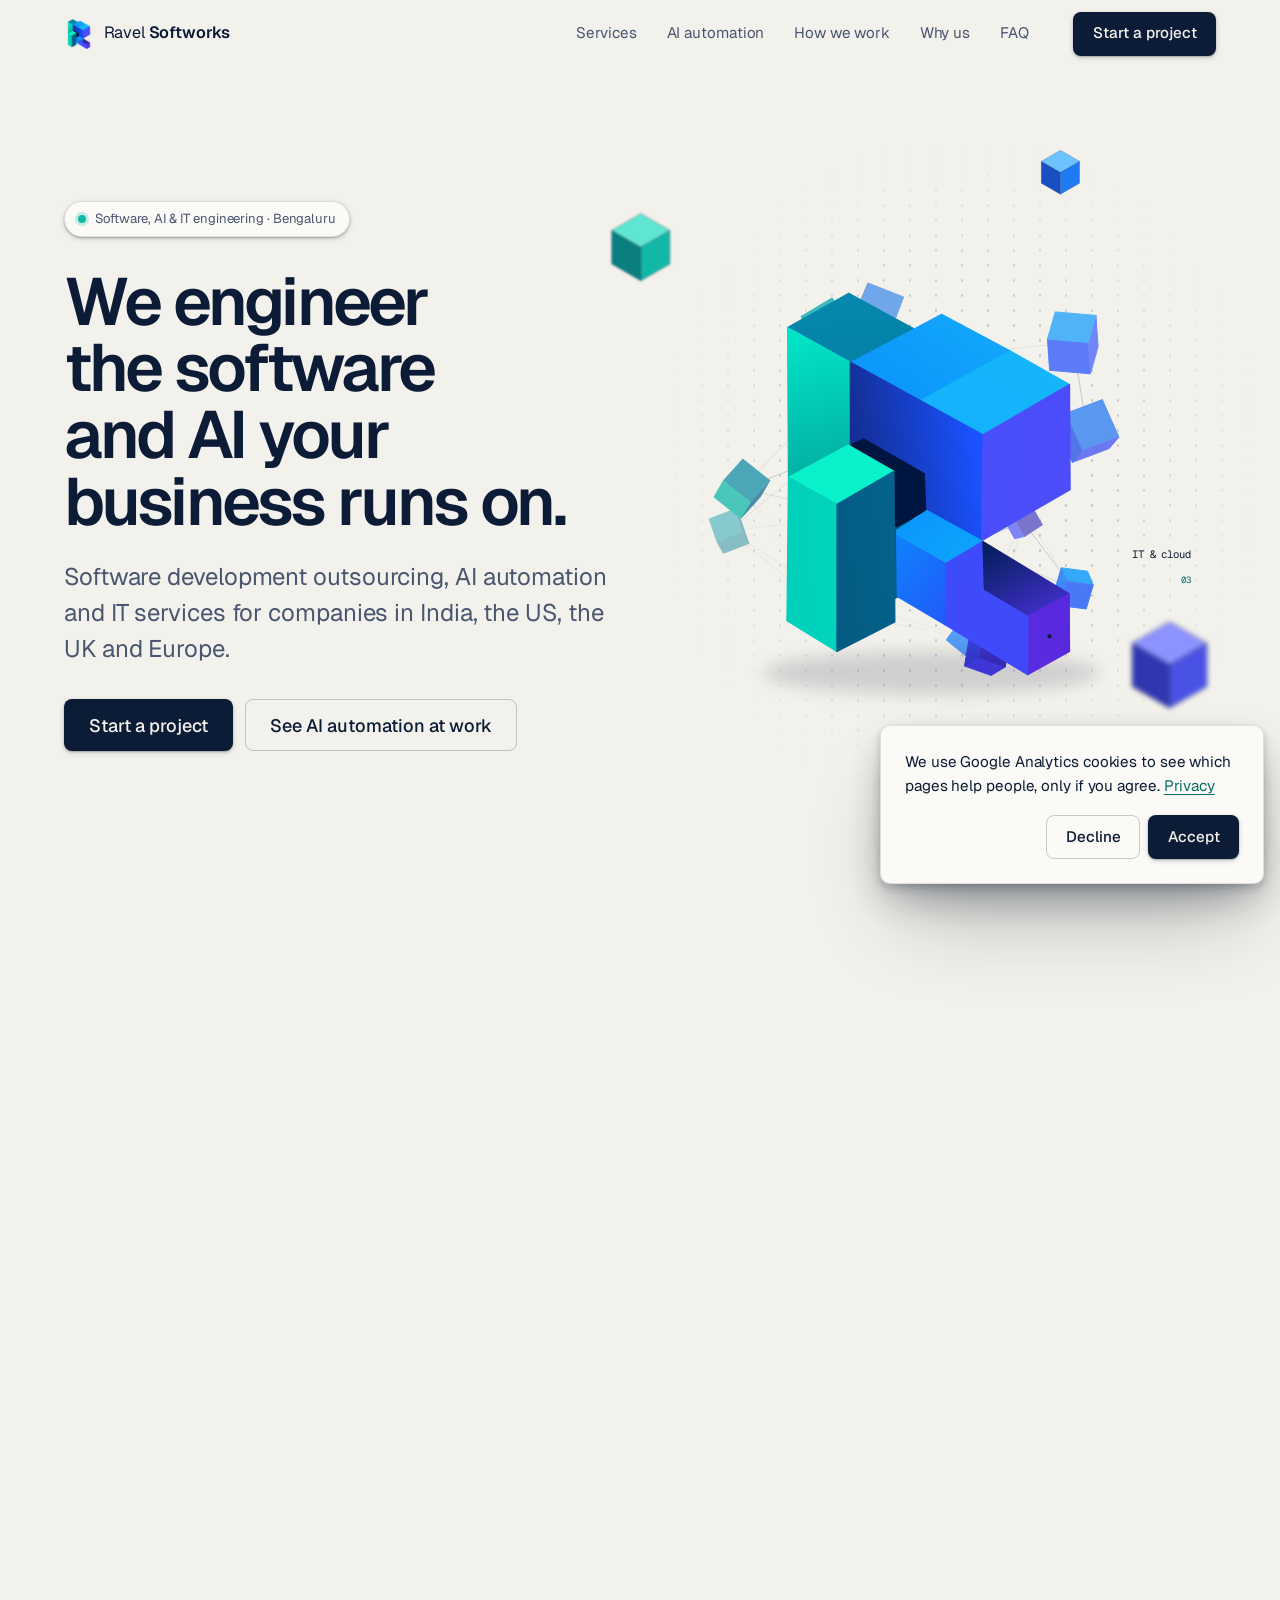
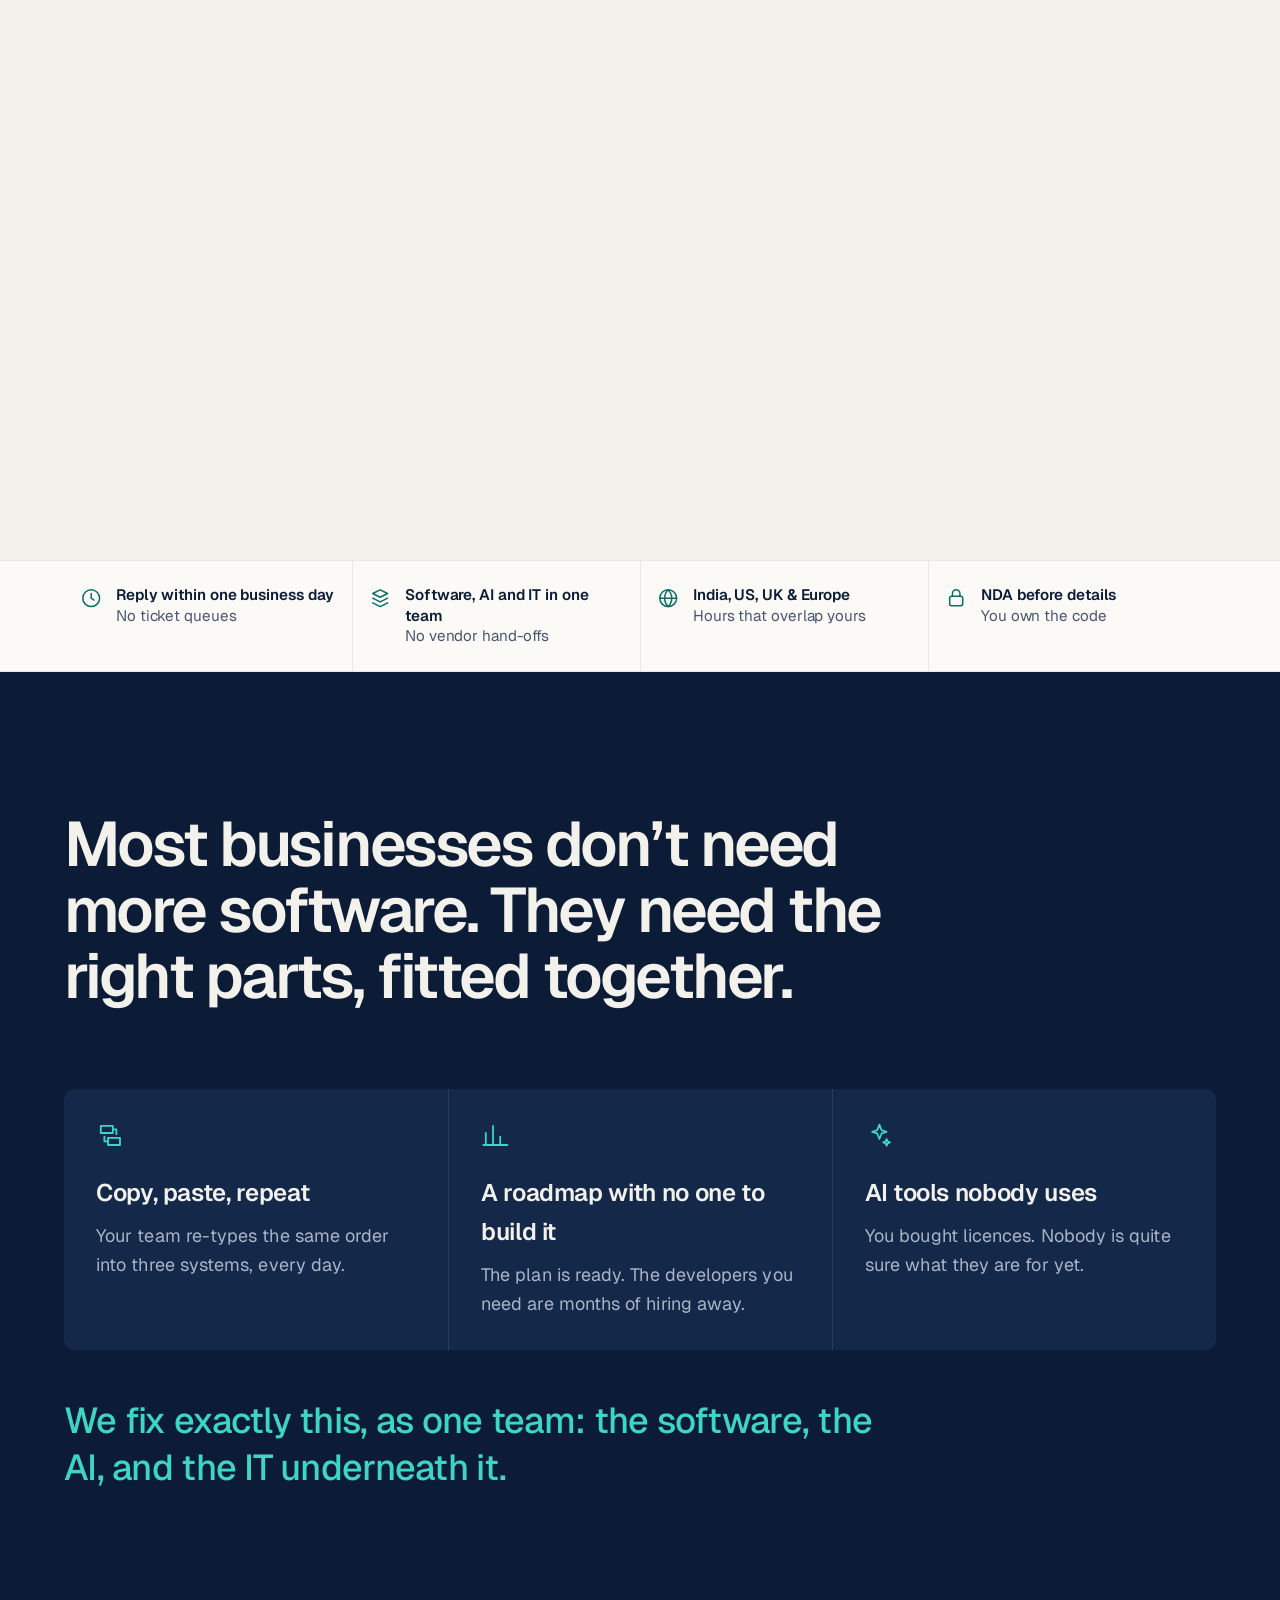
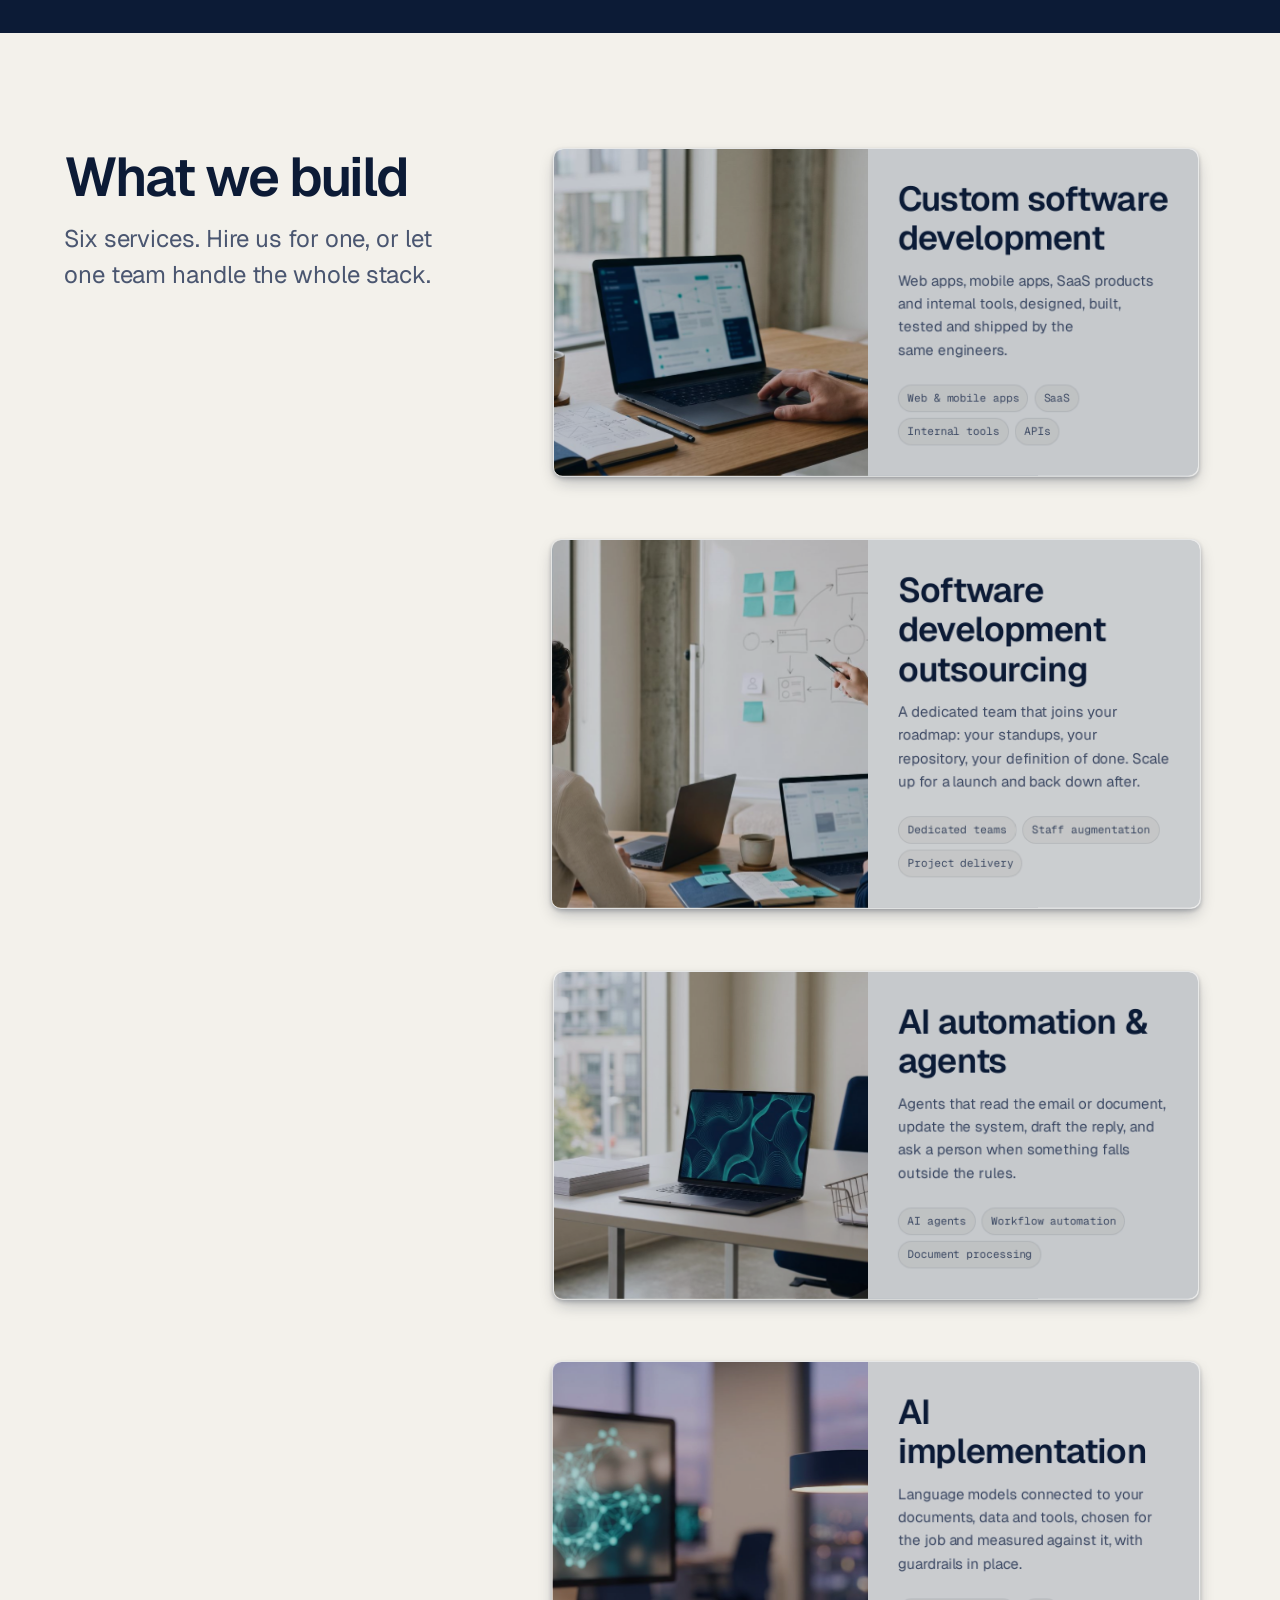
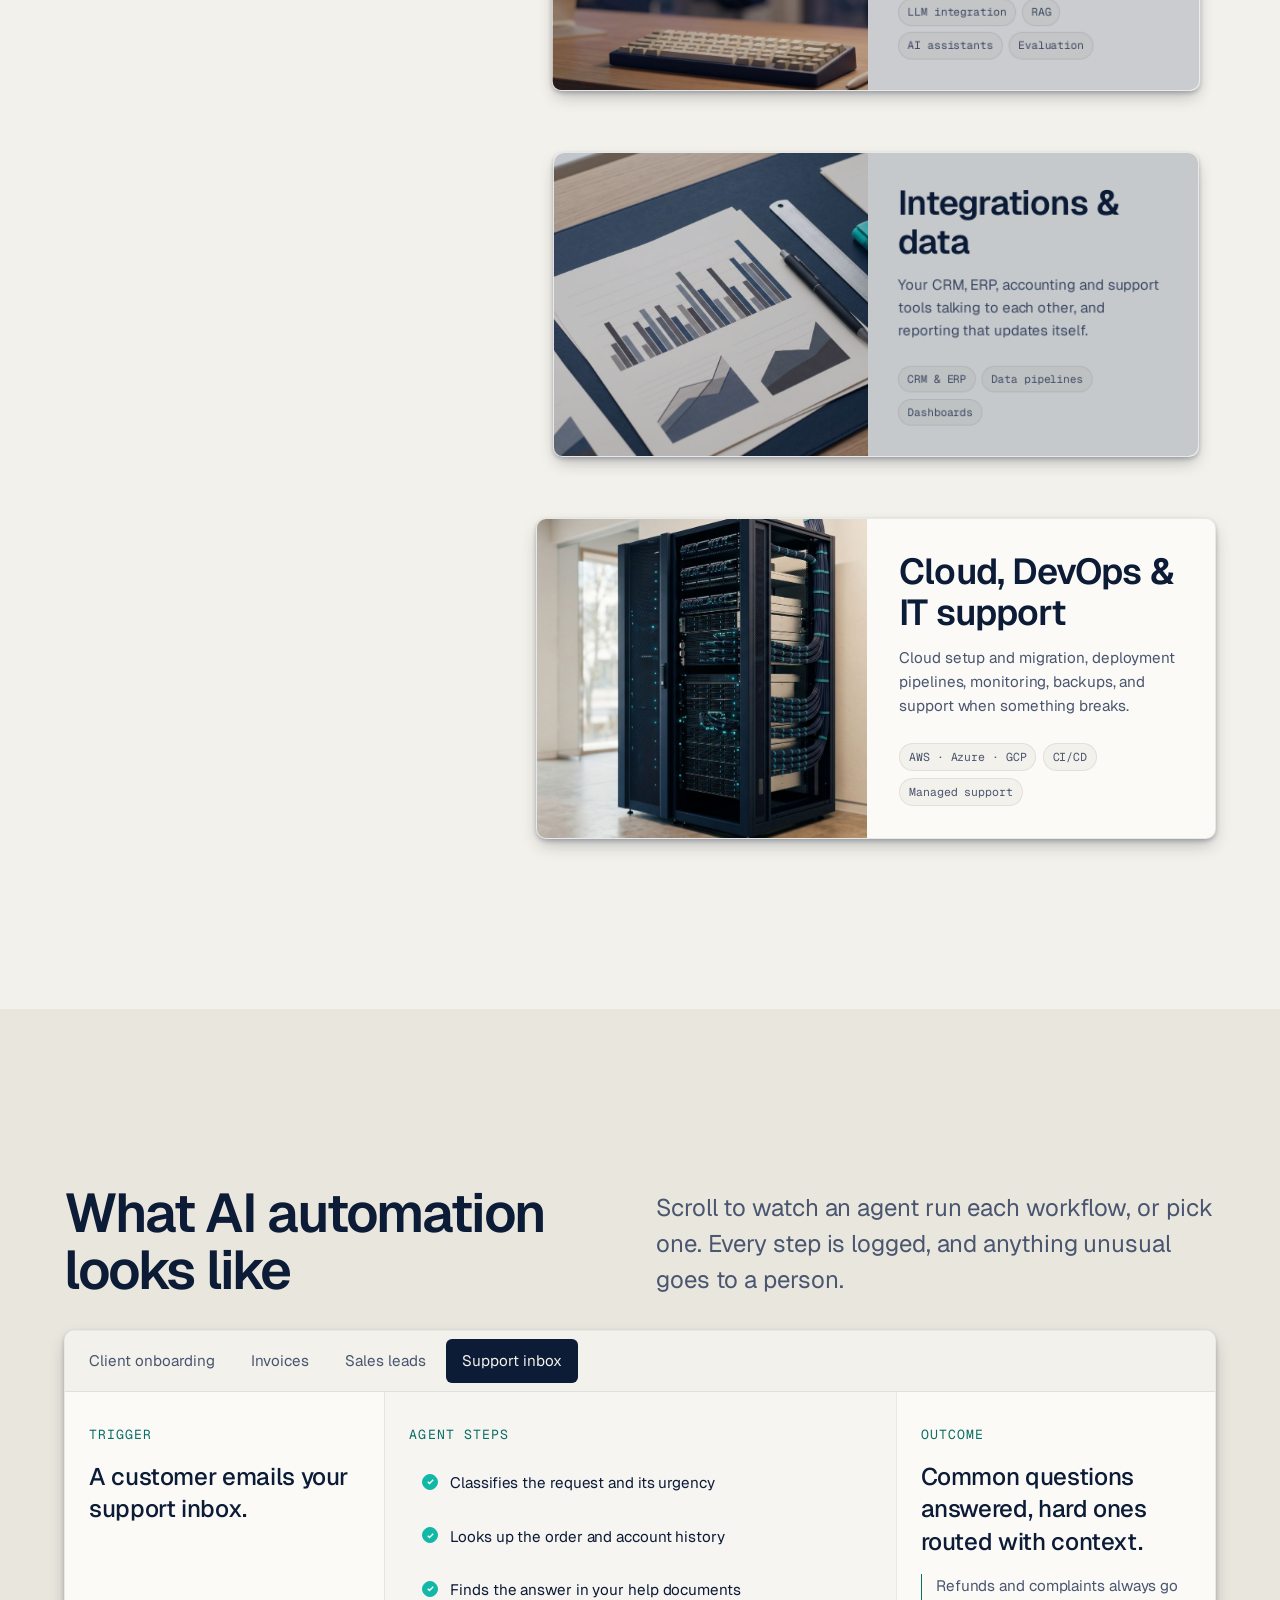
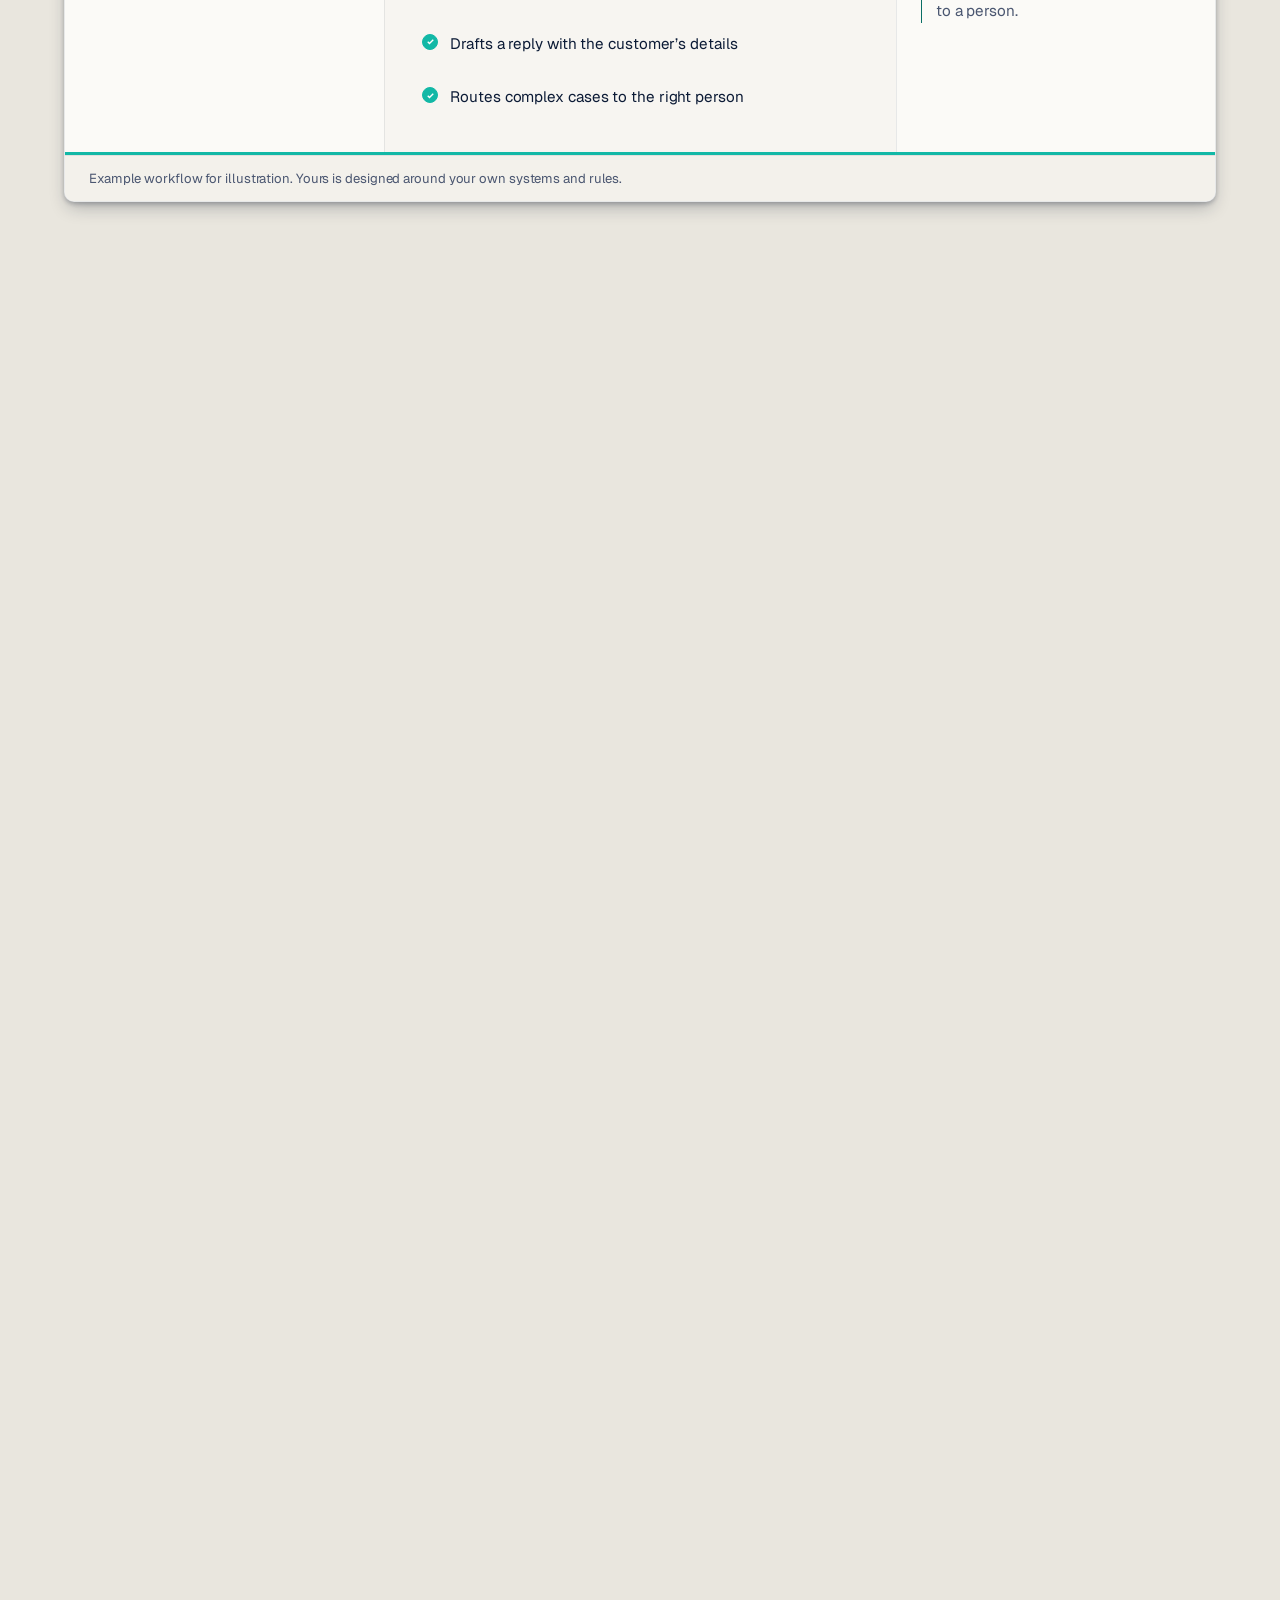
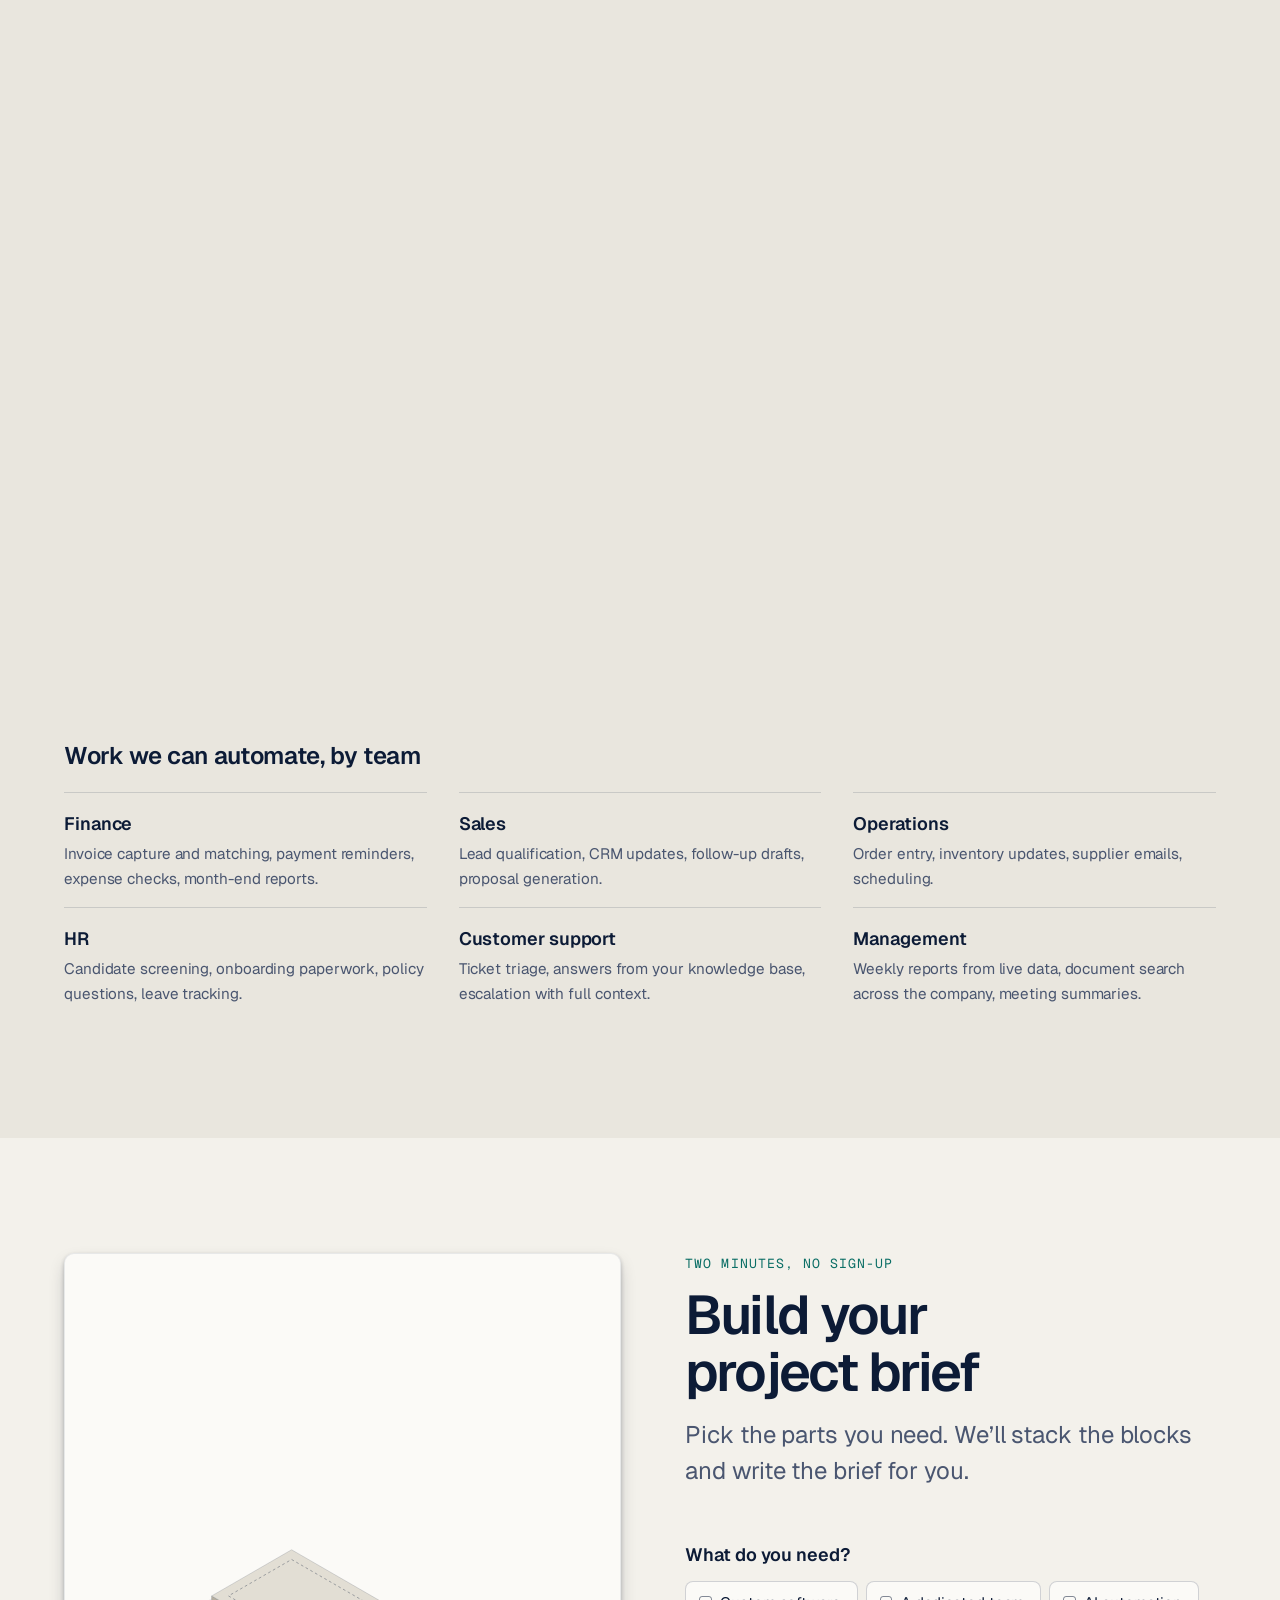
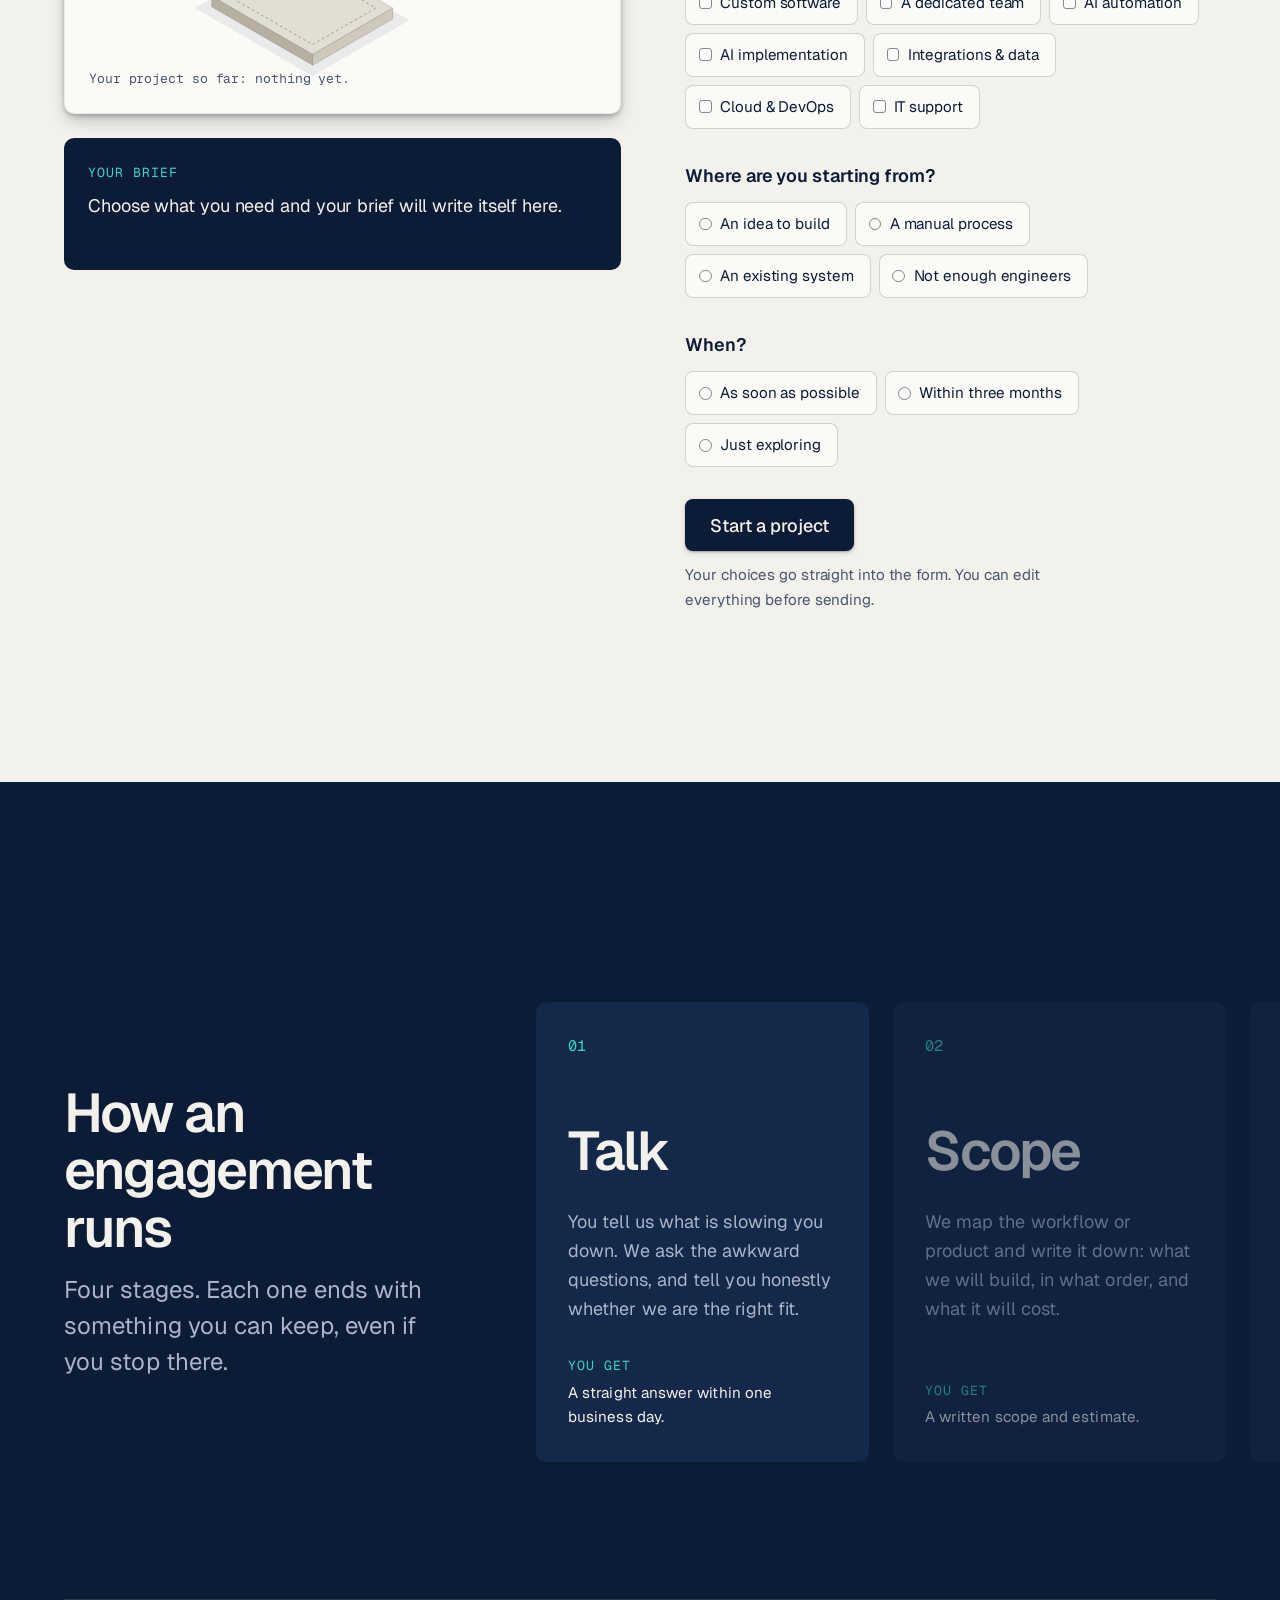
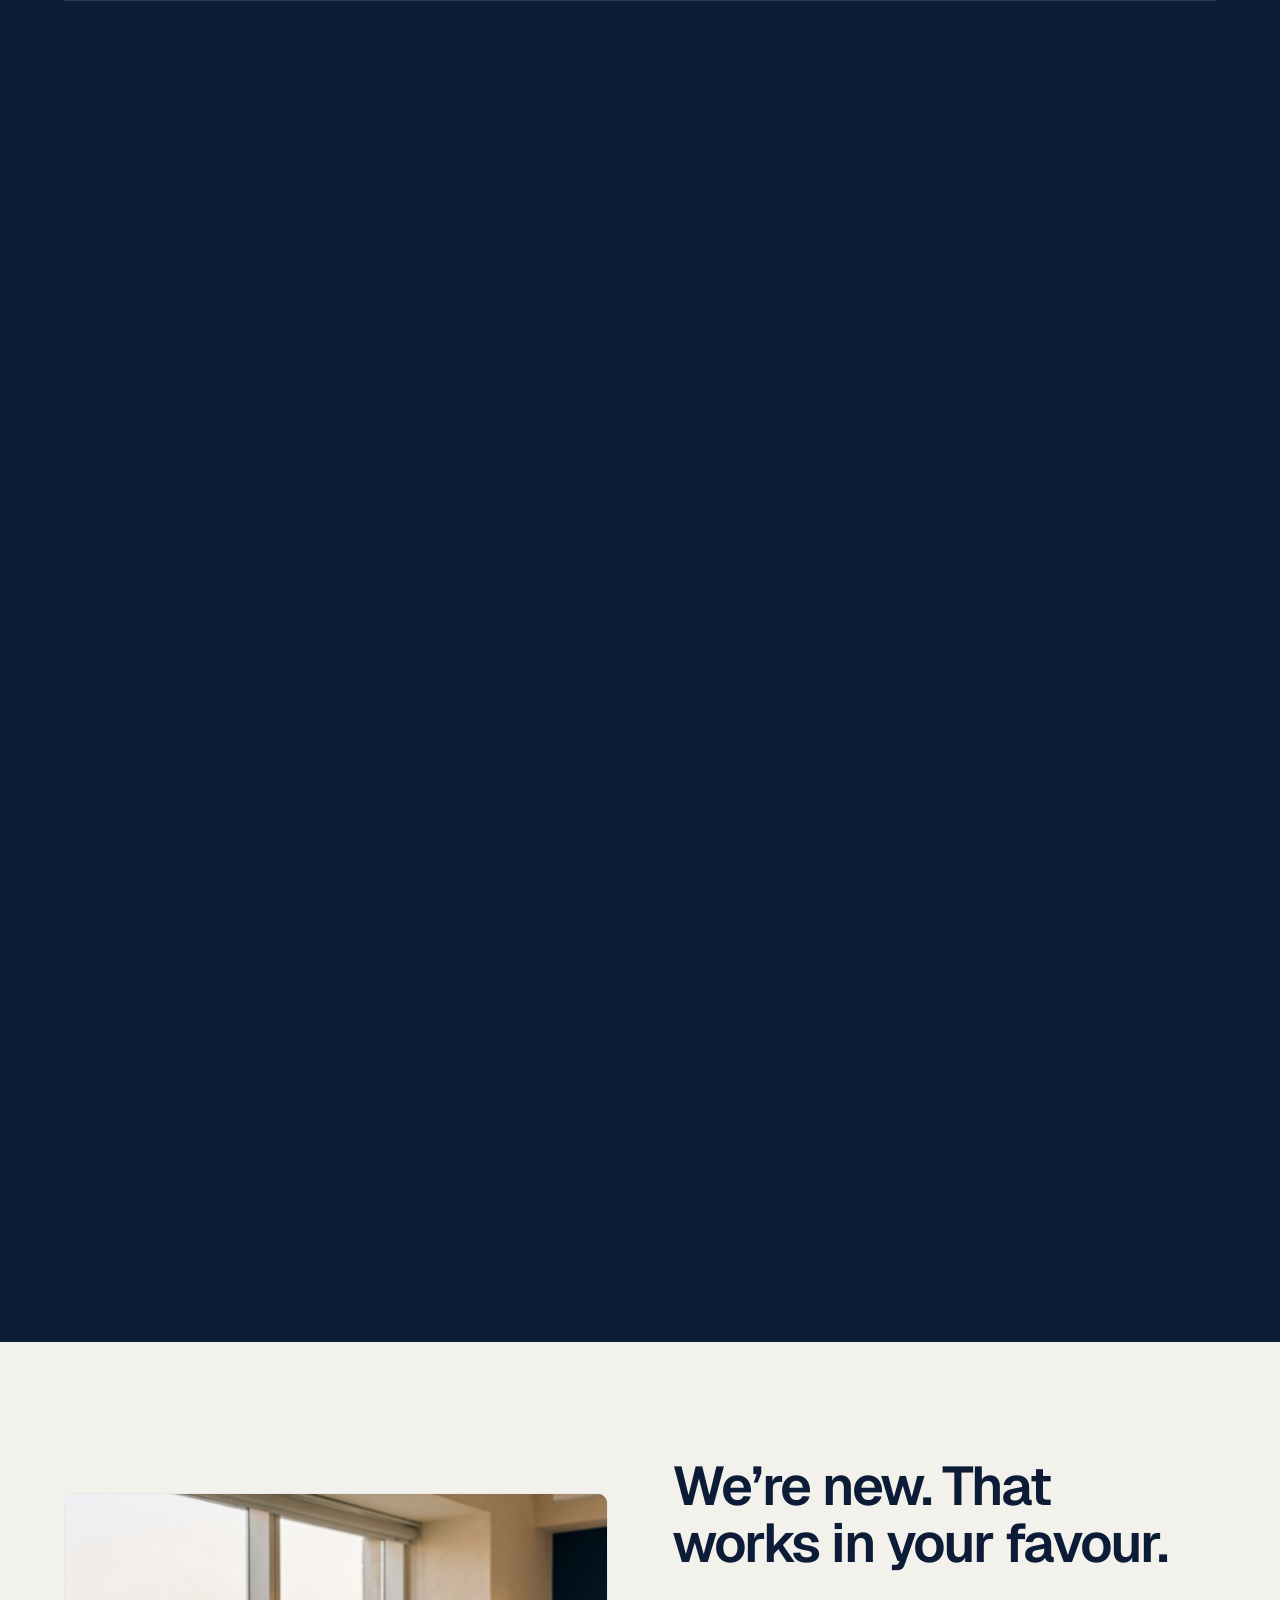
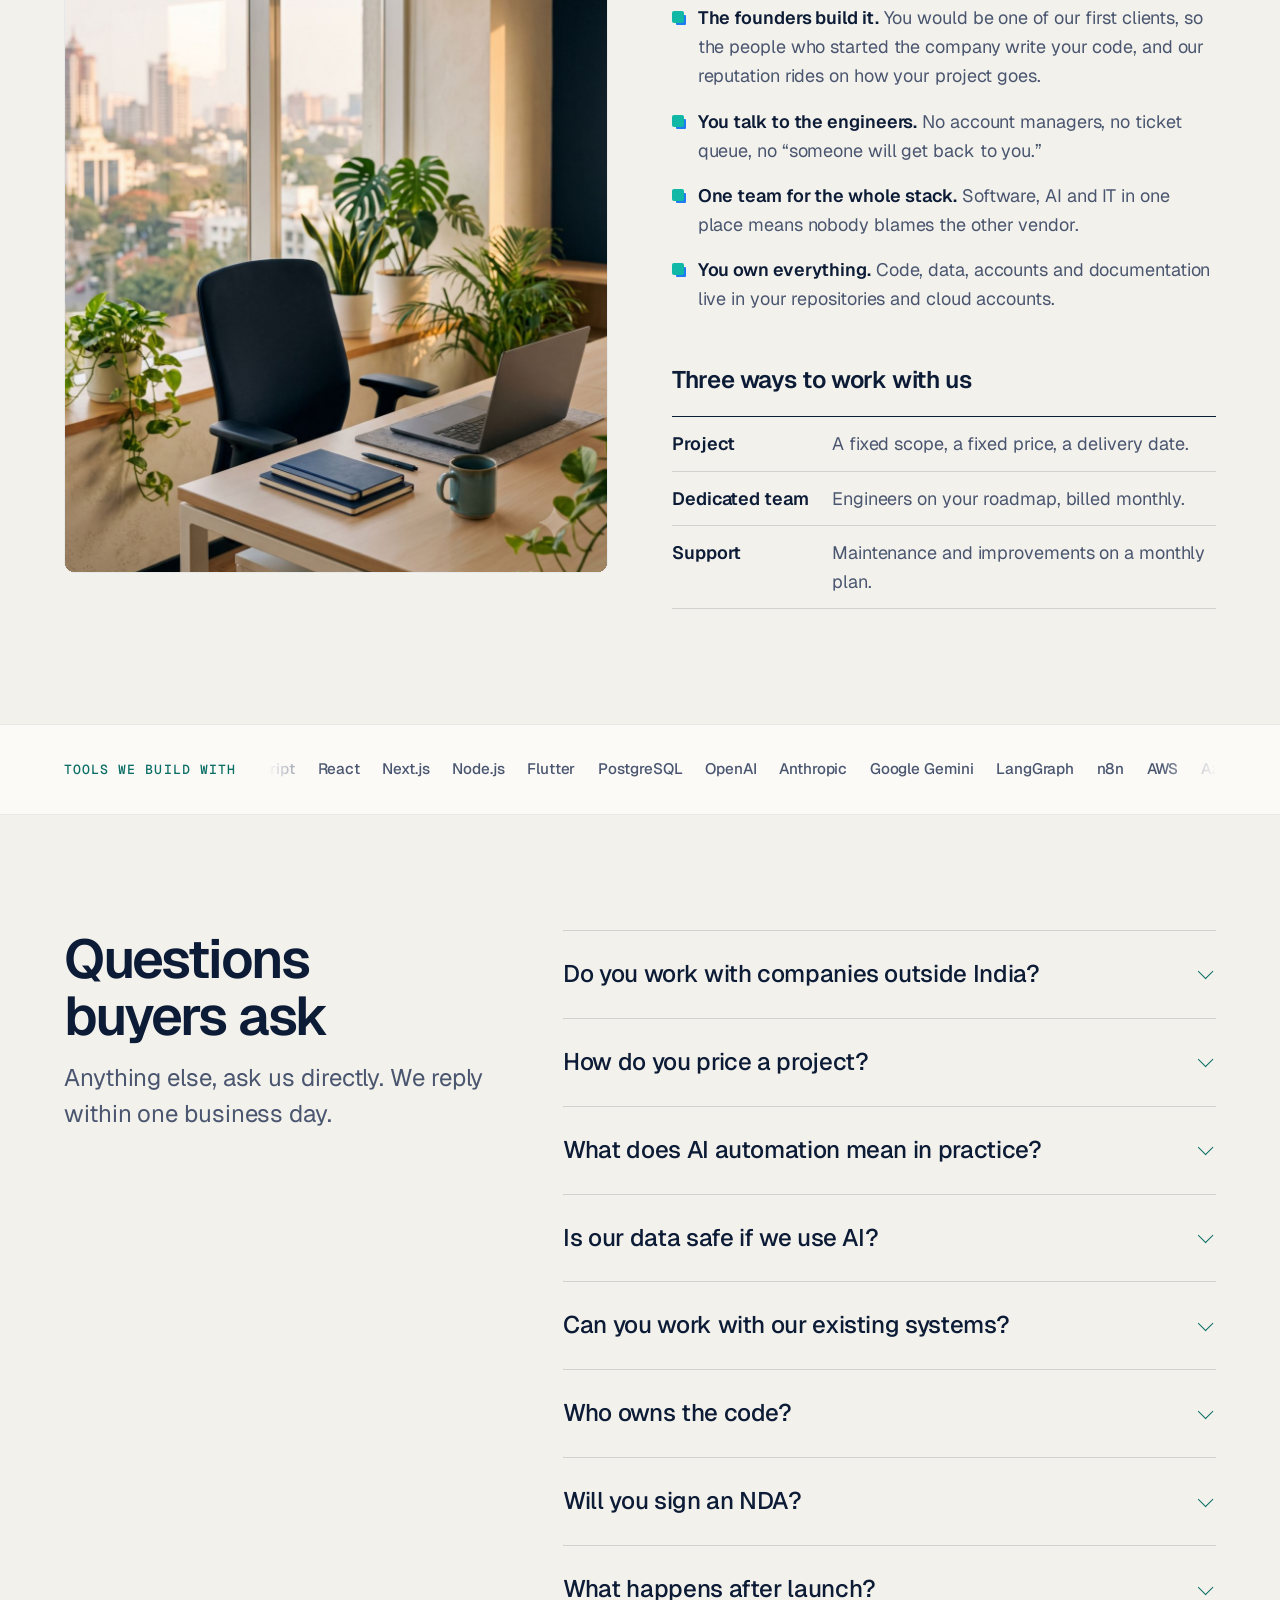
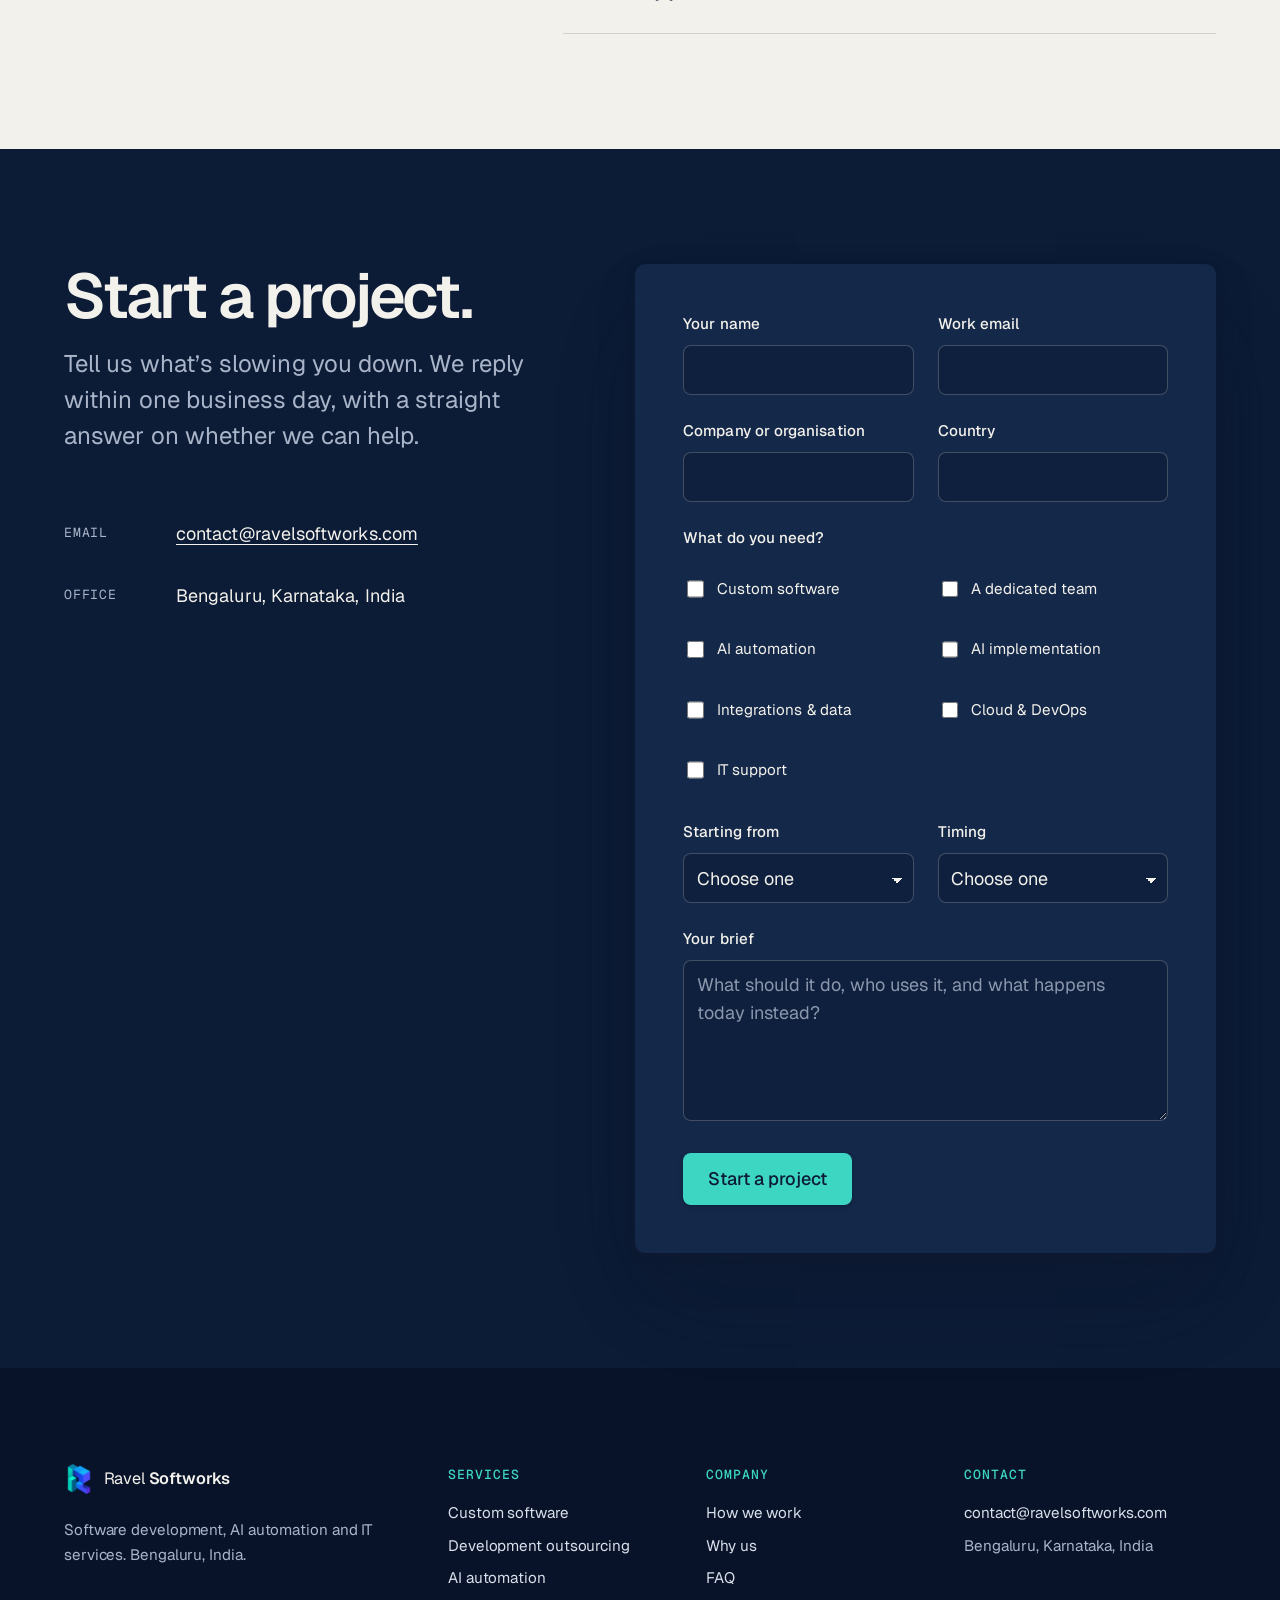
==== commit a4f1b5f3: "Add consent-gated Google Analytics, spam traps and SEO fixes - GA4 (G-DLK9LW97V6) loads only after t" ====
--- a/index.html
+++ b/index.html
@@ -3,8 +3,8 @@
 <head>
 <meta charset="utf-8">
 <meta name="viewport" content="width=device-width, initial-scale=1, viewport-fit=cover">
-<title>Ravel Softworks | Software Development Outsourcing &amp; AI Automation Company, Bengaluru</title>
-<meta name="description" content="Ravel Softworks is a Bengaluru software, AI and IT engineering company. Software development outsourcing, AI automation, AI implementation and cloud for businesses in India, the US, the UK and Europe.">
+<title>Software Development &amp; AI Automation Company | Ravel Softworks</title>
+<meta name="description" content="Software development outsourcing, AI automation and IT services from Bengaluru. One senior team for businesses in India, the US, the UK and Europe.">
 <!-- TODO(domain): replace https://www.ravelsoftworks.com everywhere in this file, sitemap.xml and robots.txt with the live domain. -->
 <link rel="canonical" href="https://www.ravelsoftworks.com/">
 <meta name="theme-color" content="#F3F1EB">
@@ -18,7 +18,12 @@
 <meta property="og:image" content="https://www.ravelsoftworks.com/og-image.png">
 <meta property="og:image:width" content="1200">
 <meta property="og:image:height" content="630">
+<meta property="og:locale" content="en_IN">
 <meta name="twitter:card" content="summary_large_image">
+<meta name="twitter:title" content="Ravel Softworks: software, AI and IT, engineered as one structure">
+<meta name="twitter:description" content="Software development outsourcing, AI automation and IT services from Bengaluru, for businesses in India, the US, the UK and Europe.">
+<meta name="twitter:image" content="https://www.ravelsoftworks.com/og-image.png">
+<meta name="author" content="Ravel Softworks">
 
 <link rel="icon" href="favicon.png" type="image/png">
 <link rel="apple-touch-icon" href="favicon.png">
@@ -178,7 +183,7 @@
       </header>
       <div class="stack">
         <article class="card" style="--i:0">
-          <div class="card__media"><svg data-illo="software" viewBox="-160 -120 320 220" aria-hidden="true"></svg></div>
+          <div class="card__media has-photo"><img class="photo" src="assets/img/software.jpg" alt="A developer’s desk with a laptop and wireframe sketches" width="1600" height="893" loading="lazy" decoding="async"></div>
           <div class="card__body">
             <h3>Custom software development</h3>
             <p>Web apps, mobile apps, SaaS products and internal tools, designed, built, tested and shipped by the same&nbsp;engineers.</p>
@@ -186,7 +191,7 @@
           </div>
         </article>
         <article class="card" style="--i:1">
-          <div class="card__media"><svg data-illo="team" viewBox="-160 -120 320 220" aria-hidden="true"></svg></div>
+          <div class="card__media has-photo"><img class="photo" src="assets/img/team.jpg" alt="Two engineers planning software architecture at a whiteboard" width="1600" height="893" loading="lazy" decoding="async"></div>
           <div class="card__body">
             <h3>Software development outsourcing</h3>
             <p>A dedicated team that joins your roadmap: your standups, your repository, your definition of done. Scale up for a launch and back down&nbsp;after.</p>
@@ -194,7 +199,7 @@
           </div>
         </article>
         <article class="card" style="--i:2">
-          <div class="card__media"><svg data-illo="automation" viewBox="-160 -120 320 220" aria-hidden="true"></svg></div>
+          <div class="card__media has-photo"><img class="photo" src="assets/img/automation.jpg" alt="An operations desk where invoice processing is automated" width="1600" height="893" loading="lazy" decoding="async"></div>
           <div class="card__body">
             <h3>AI automation &amp; agents</h3>
             <p>Agents that read the email or document, update the system, draft the reply, and ask a person when something falls outside the&nbsp;rules.</p>
@@ -202,7 +207,7 @@
           </div>
         </article>
         <article class="card" style="--i:3">
-          <div class="card__media"><svg data-illo="ai" viewBox="-160 -120 320 220" aria-hidden="true"></svg></div>
+          <div class="card__media has-photo"><img class="photo" src="assets/img/ai.jpg" alt="A workstation at dusk with an AI network graph on screen" width="1600" height="893" loading="lazy" decoding="async"></div>
           <div class="card__body">
             <h3>AI implementation</h3>
             <p>Language models connected to your documents, data and tools, chosen for the job and measured against it, with guardrails in&nbsp;place.</p>
@@ -210,7 +215,7 @@
           </div>
         </article>
         <article class="card" style="--i:4">
-          <div class="card__media"><svg data-illo="data" viewBox="-160 -120 320 220" aria-hidden="true"></svg></div>
+          <div class="card__media has-photo"><img class="photo" src="assets/img/data.jpg" alt="Printed charts and reports from integrated business data" width="1600" height="893" loading="lazy" decoding="async"></div>
           <div class="card__body">
             <h3>Integrations &amp; data</h3>
             <p>Your CRM, ERP, accounting and support tools talking to each other, and reporting that updates&nbsp;itself.</p>
@@ -218,7 +223,7 @@
           </div>
         </article>
         <article class="card" style="--i:5">
-          <div class="card__media"><svg data-illo="cloud" viewBox="-160 -120 320 220" aria-hidden="true"></svg></div>
+          <div class="card__media has-photo"><img class="photo" src="assets/img/cloud.jpg" alt="A server rack for cloud and IT infrastructure" width="1600" height="893" loading="lazy" decoding="async"></div>
           <div class="card__body">
             <h3>Cloud, DevOps &amp; IT support</h3>
             <p>Cloud setup and migration, deployment pipelines, monitoring, backups, and support when something&nbsp;breaks.</p>
@@ -384,8 +389,8 @@
   <!-- WHY US -->
   <section class="section" id="why" data-sc-act="flow">
     <div class="sc-wrap why">
-      <figure class="why__media" data-sc-reveal="left" data-sc-reveal-at="0.12 0.42">
-        <svg id="why-svg" viewBox="-300 -330 620 520" role="img" aria-label="A line drawing of the Ravel R with dimension lines."></svg>
+      <figure class="why__media has-photo" data-sc-reveal="left" data-sc-reveal-at="0.12 0.42">
+        <img class="photo" src="assets/img/why.jpg" alt="A calm workspace in Bengaluru at golden hour" width="1200" height="1490" loading="lazy" decoding="async">
       </figure>
       <div class="why__copy">
         <h2 class="h2">We&rsquo;re new. That works in your&nbsp;favour.</h2>
@@ -454,7 +459,7 @@
 
       <form class="brief-form" id="brief-form" name="project-brief" method="POST" action="/thanks.html" data-netlify="true" netlify-honeypot="bot-field">
         <input type="hidden" name="form-name" value="project-brief">
-        <p class="hp"><label>Leave this empty <input name="bot-field" tabindex="-1" autocomplete="off"></label></p>
+        <p class="hp" aria-hidden="true"><label>Leave this empty <input name="bot-field" tabindex="-1" autocomplete="off"></label></p>
 
         <div class="field-row">
           <p class="field"><label for="f-name">Your name</label><input id="f-name" name="name" autocomplete="name" required></p>
@@ -527,8 +532,17 @@
       <ul><li><a href="mailto:contact@ravelsoftworks.com">contact@ravelsoftworks.com</a></li><li class="js-wa-row" hidden><a class="js-wa" href="#" target="_blank" rel="noopener">WhatsApp</a></li><li>Bengaluru, Karnataka, India</li></ul>
     </div>
   </div>
-  <p class="sc-wrap footer__small">&copy; 2026 Ravel Softworks. All rights reserved.</p>
+  <p class="sc-wrap footer__small">&copy; 2026 Ravel Softworks. All rights reserved. <a href="privacy.html">Privacy</a> · <button type="button" class="footer__cookies js-cookie-settings" hidden>Cookie settings</button></p>
 </footer>
+
+<!-- Analytics consent: only shown once a GA4 measurement ID is set in assets/site.js -->
+<div class="consent" id="consent" role="region" aria-label="Cookie consent" hidden>
+  <p>We use Google Analytics cookies to see which pages help people, only if you agree. <a href="privacy.html">Privacy</a></p>
+  <p class="consent__actions">
+    <button type="button" class="btn btn--ghost" data-consent="denied">Decline</button>
+    <button type="button" class="btn" data-consent="granted">Accept</button>
+  </p>
+</div>
 
 <script src="assets/scrollcraft.js"></script>
 <script src="assets/site.js"></script>
--- a/assets/site.css
+++ b/assets/site.css
@@ -376,6 +376,19 @@
 .footer a:hover { color: #F3F1EB; text-decoration: underline; }
 .footer__small { margin-top: var(--sc-8); padding-top: var(--sc-5); border-top: 1px solid rgba(169, 180, 200, .18); font-size: var(--sc-t-xs); }
 
+/* ------------------------------------------------------------ consent -- */
+.consent {
+  position: fixed; z-index: calc(var(--sc-z-chrome) + 5); right: 1rem; bottom: 1rem; max-width: 24rem;
+  padding: var(--sc-5); border-radius: var(--r); background: var(--white); color: var(--navy);
+  border: 1px solid color-mix(in oklab, var(--navy) 12%, transparent); box-shadow: var(--sc-e3);
+  font-size: var(--sc-t-sm);
+}
+.consent p { margin: 0; }
+.consent a { color: #0A6E65; }
+.consent__actions { display: flex; gap: var(--sc-2); justify-content: flex-end; margin-top: var(--sc-4) !important; }
+.footer__cookies { background: none; border: 0; padding: 0; color: #D9DFEA; font: inherit; cursor: pointer; text-decoration: underline; text-underline-offset: .2em; }
+.footer__small a { color: #D9DFEA; }
+
 /* ---------------------------------------------------------- responsive -- */
 @media (max-width: 1080px) {
   .nav__links { display: none; }
@@ -452,6 +465,7 @@
   .field-row, .checks { grid-template-columns: 1fr; }
   .brief-form { padding: var(--sc-5); }
   .footer__grid { grid-template-columns: 1fr; gap: var(--sc-6); }
+  .consent { left: .6rem; right: .6rem; bottom: .6rem; max-width: none; }
 }
 
 @media (max-width: 860px) and (max-height: 700px) { .hero__sub { display: none; } }
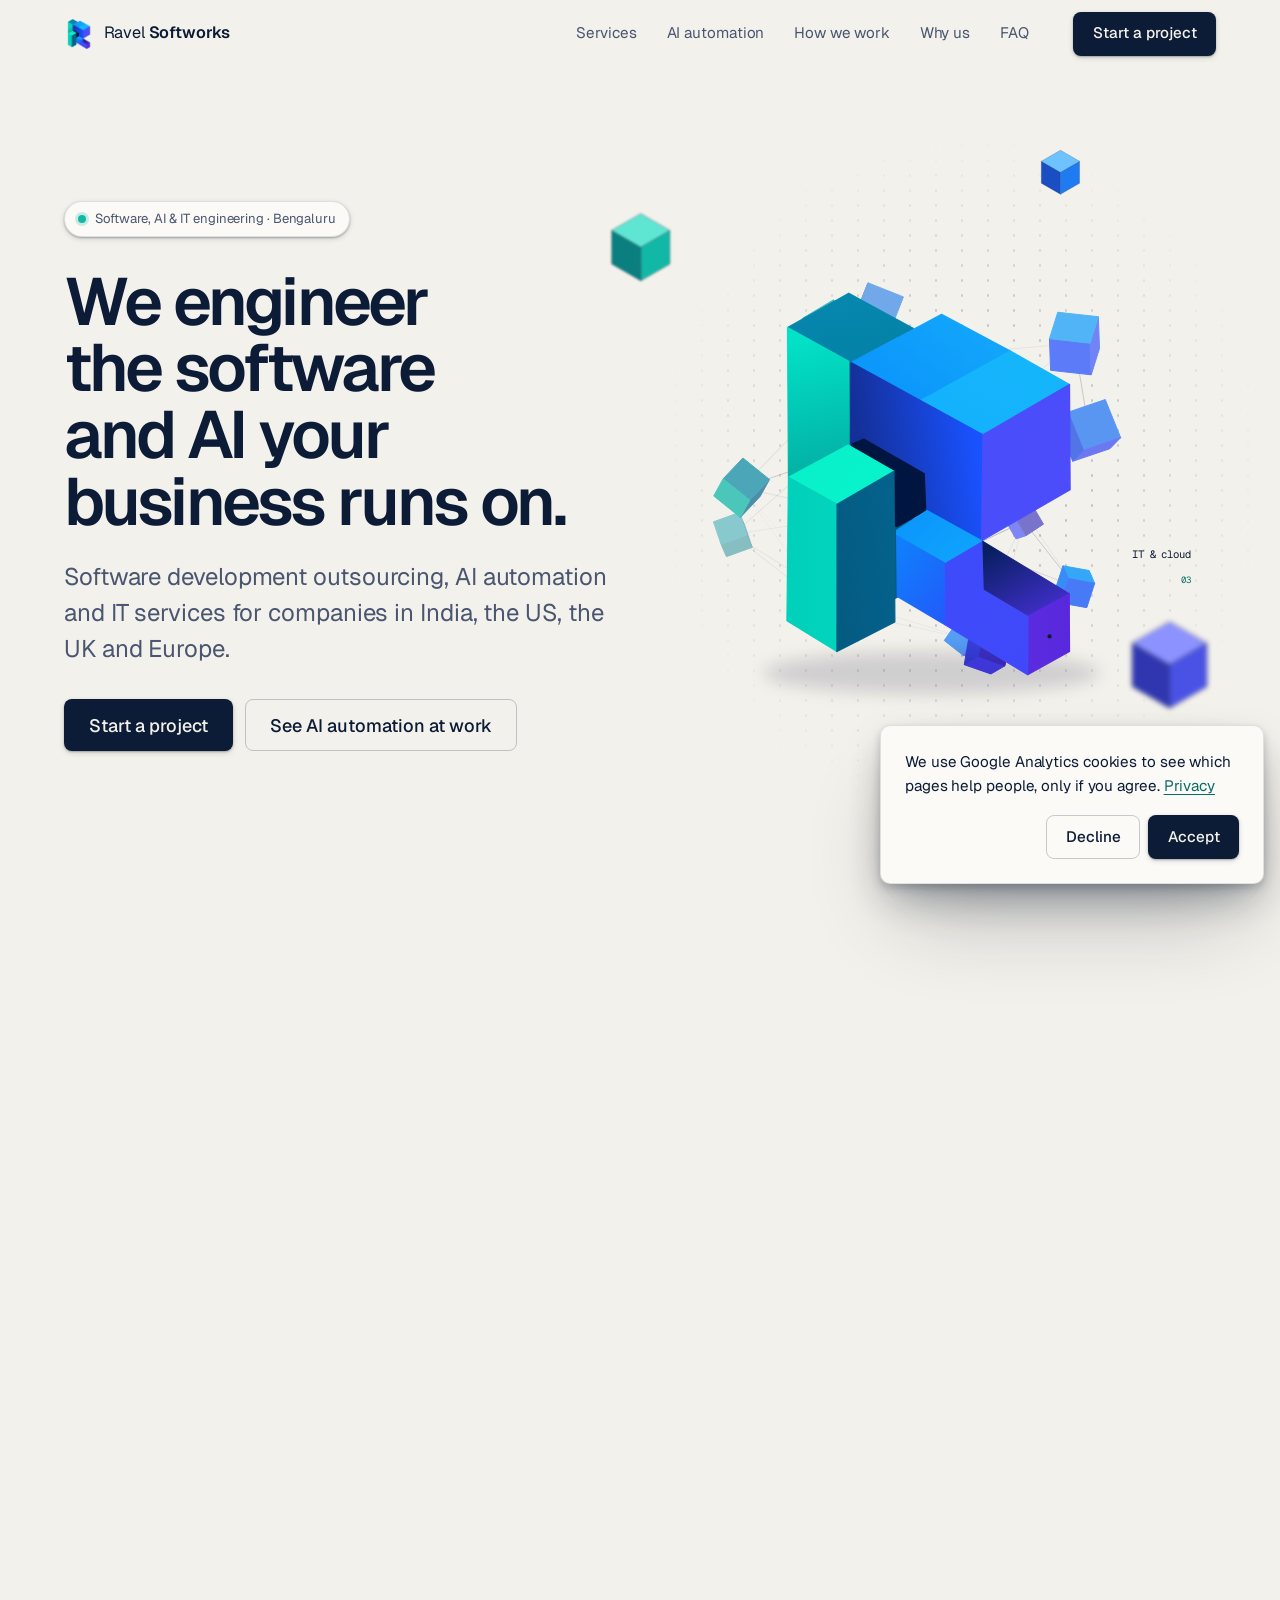
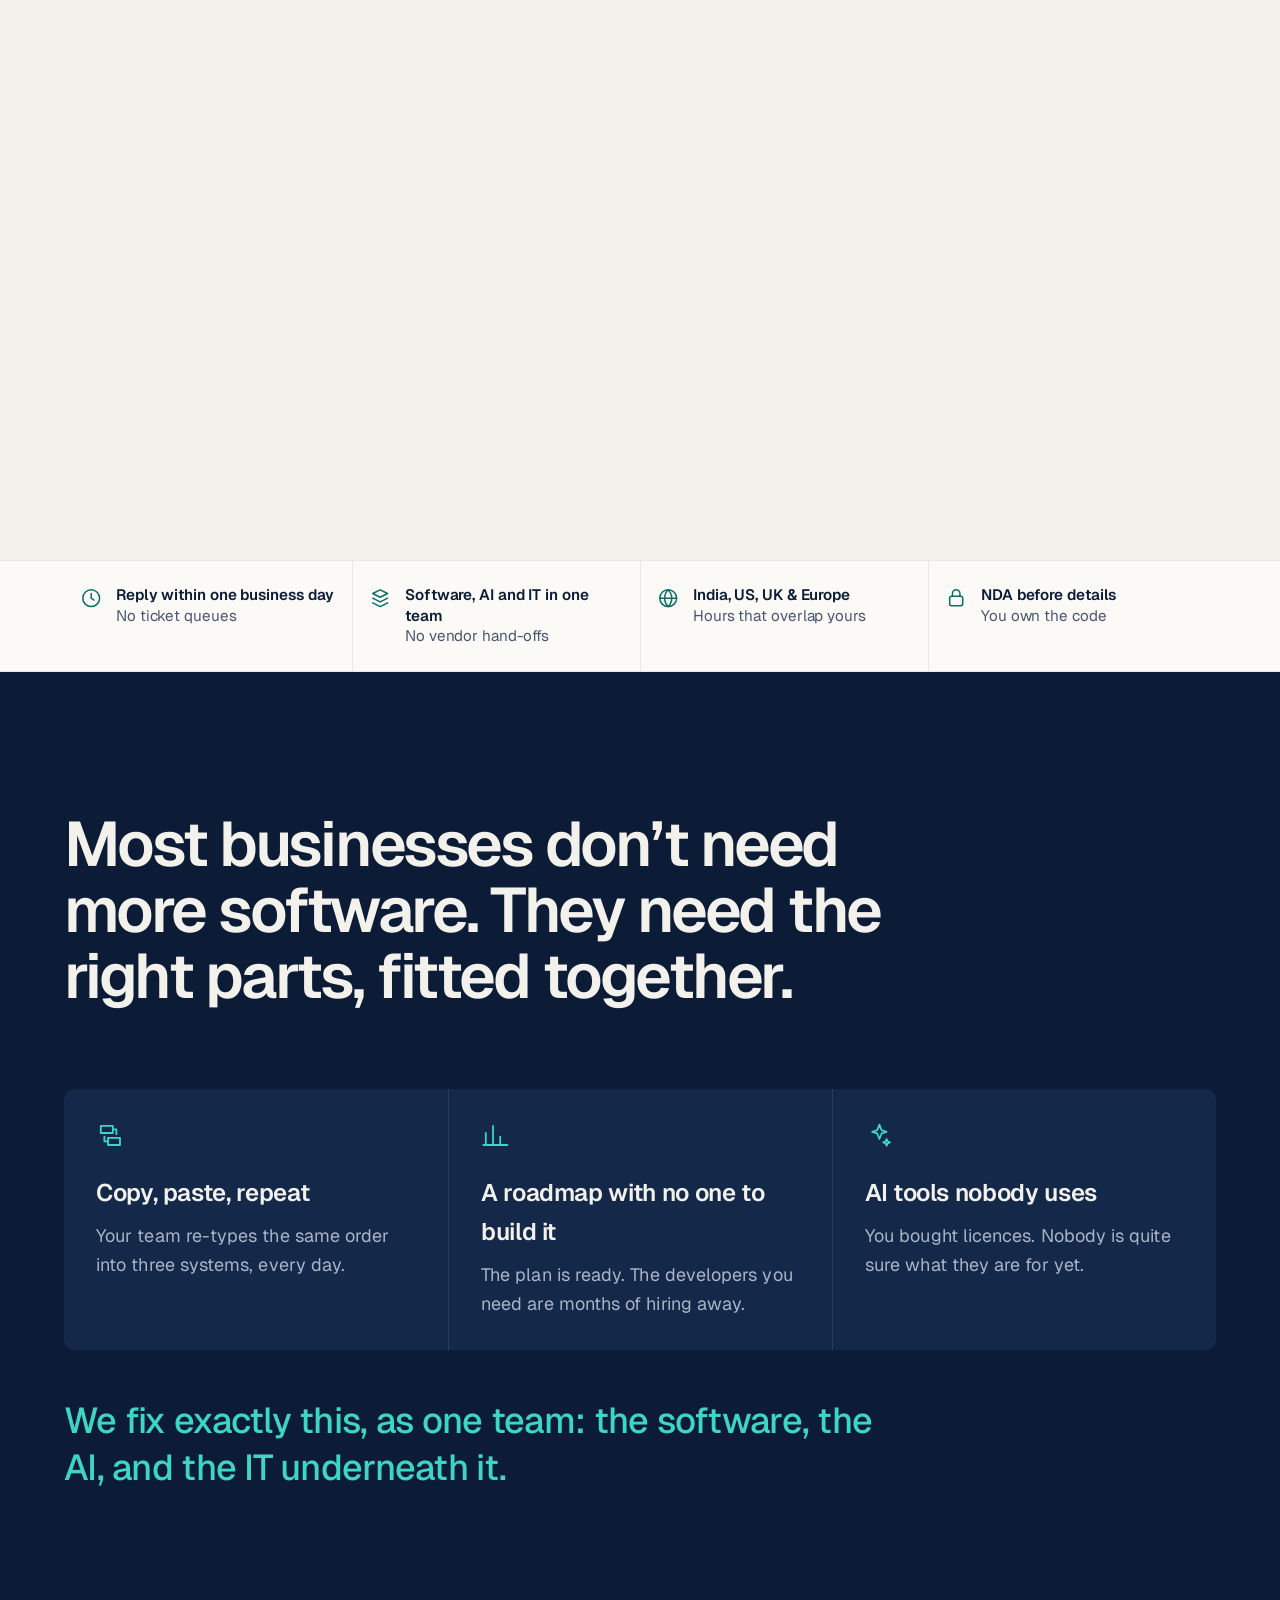
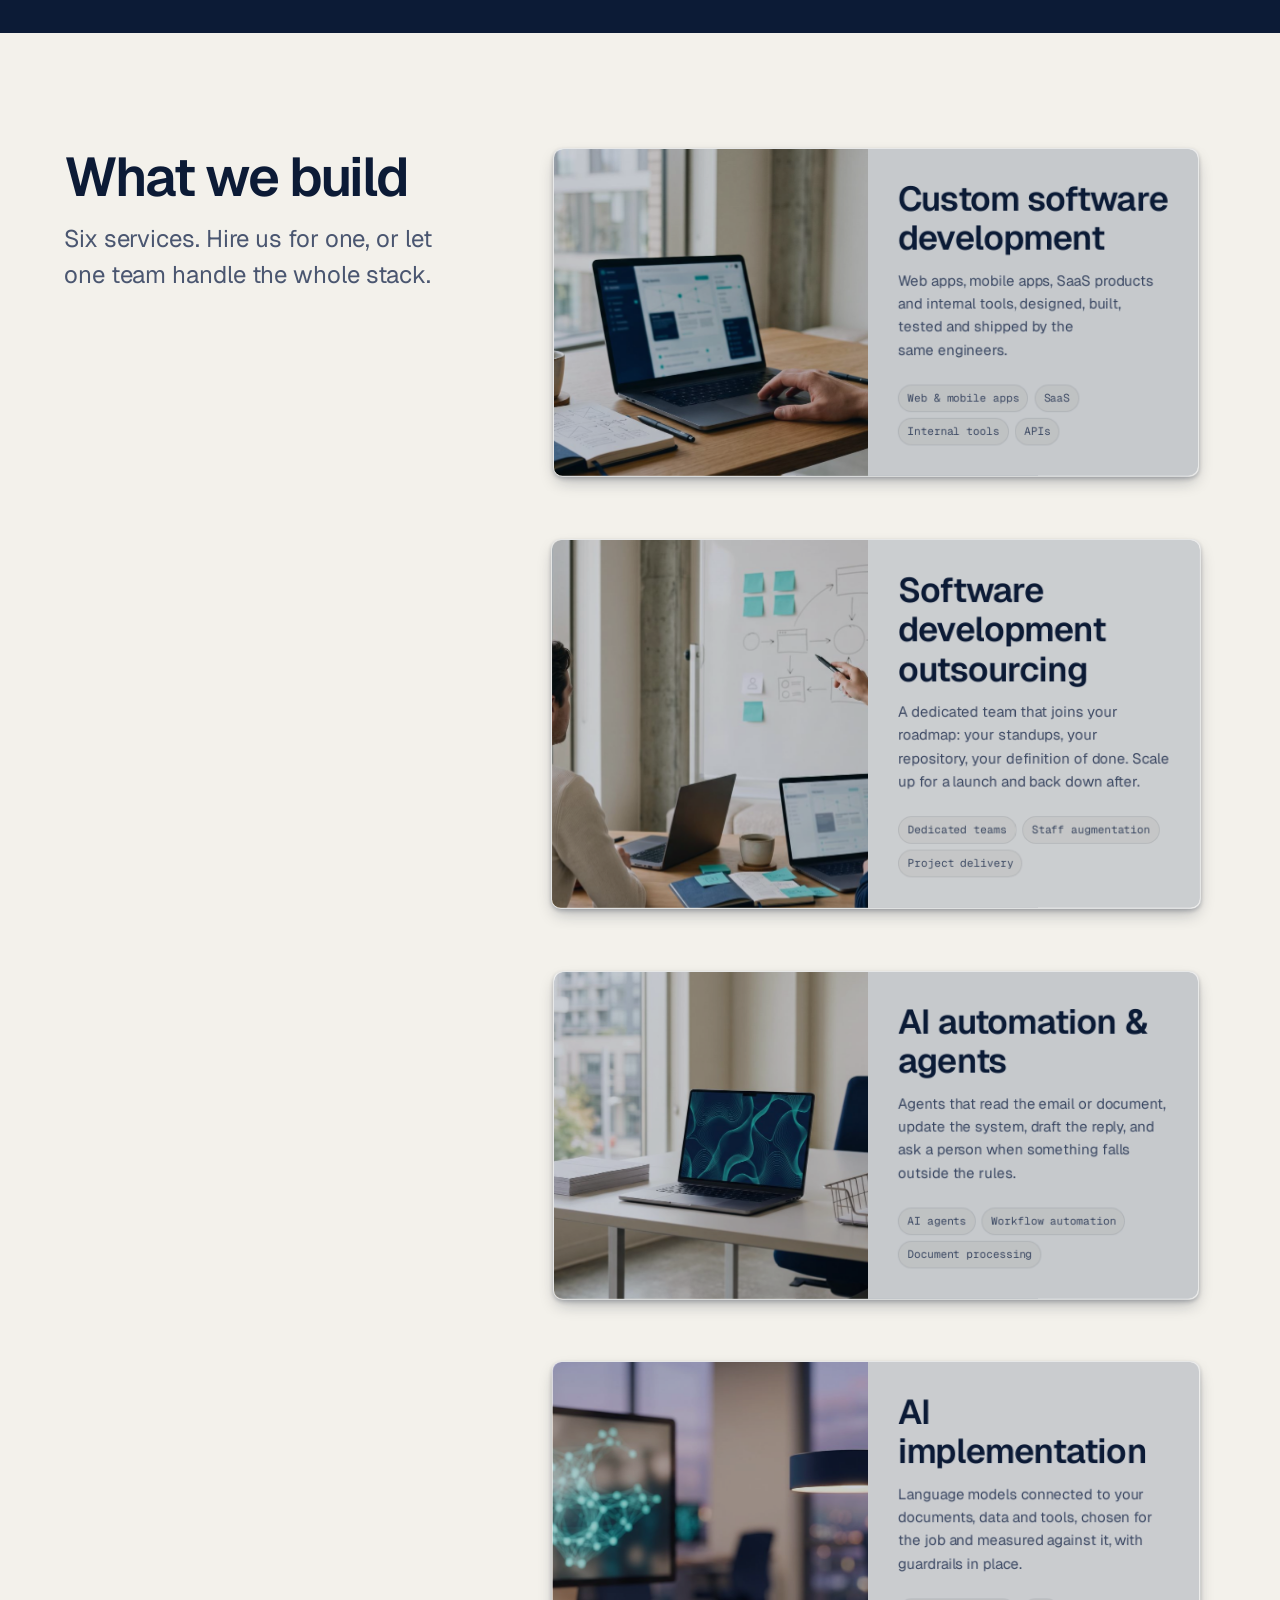
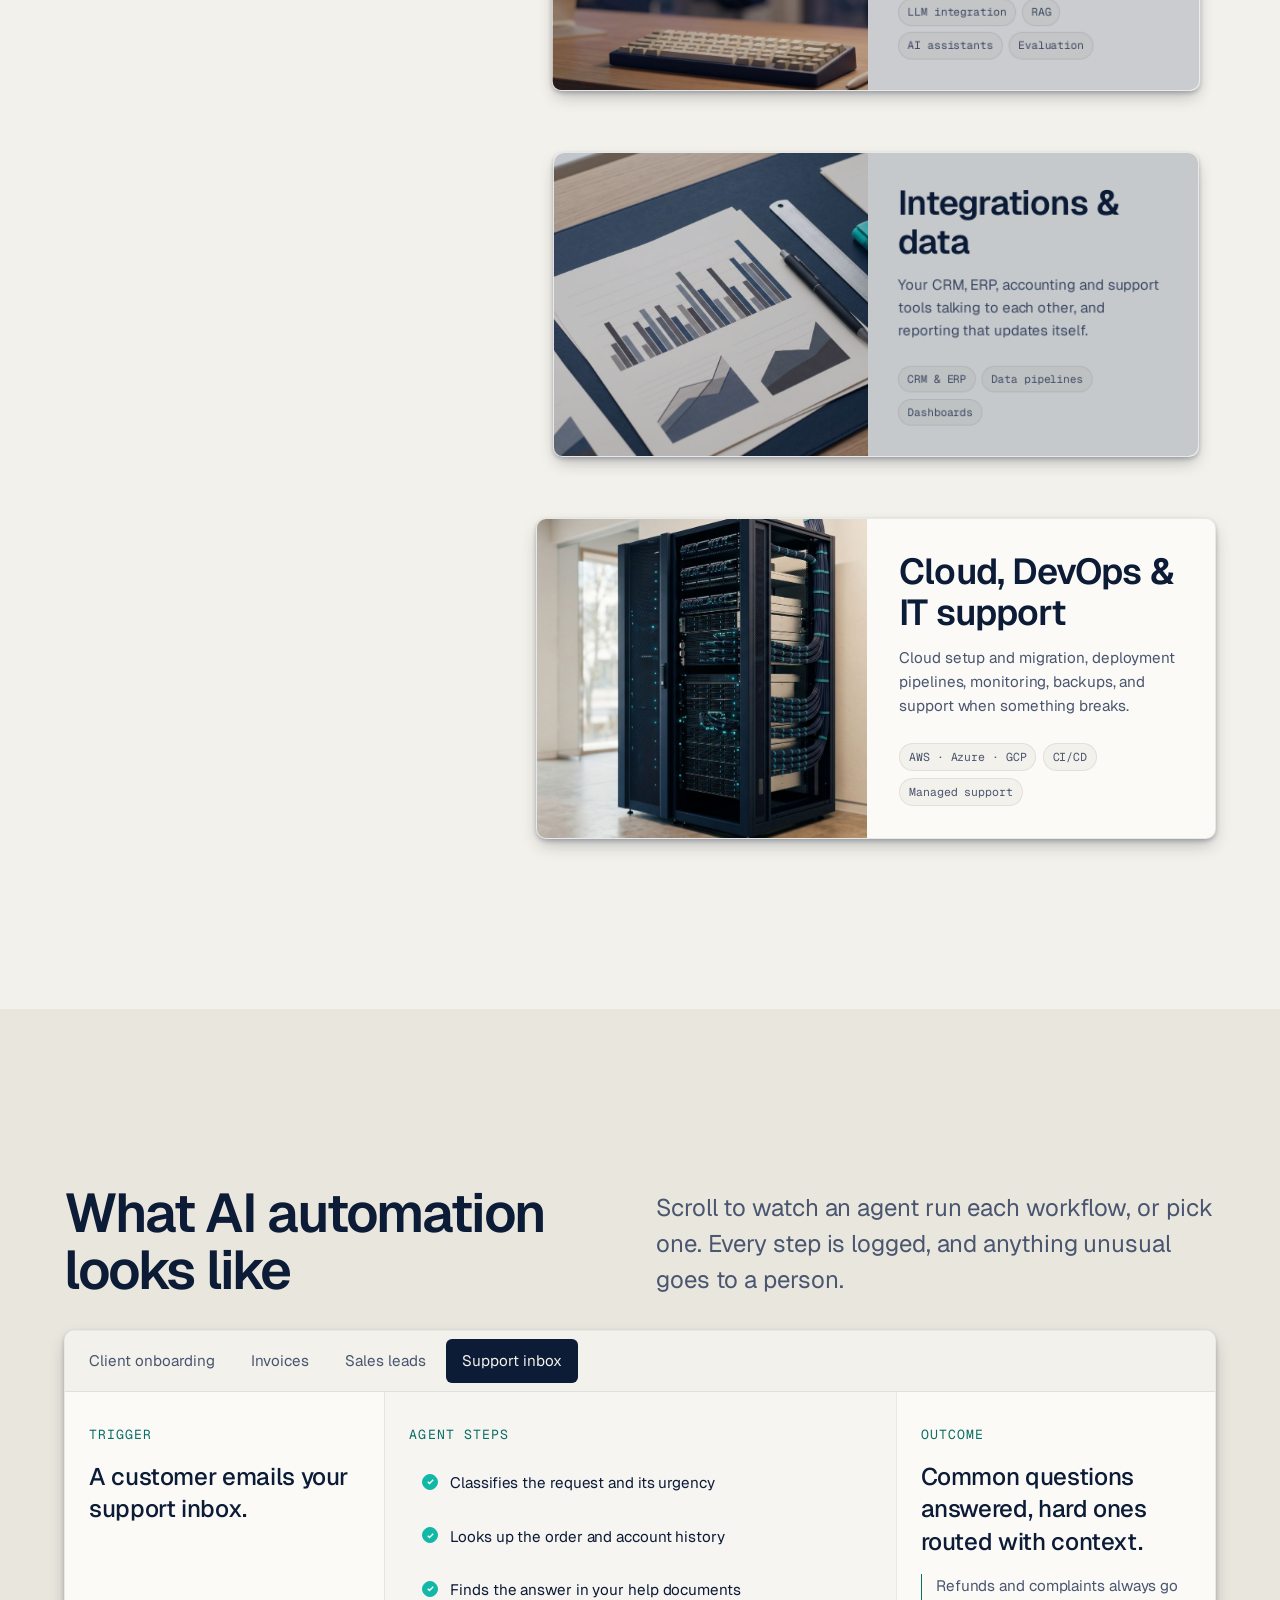
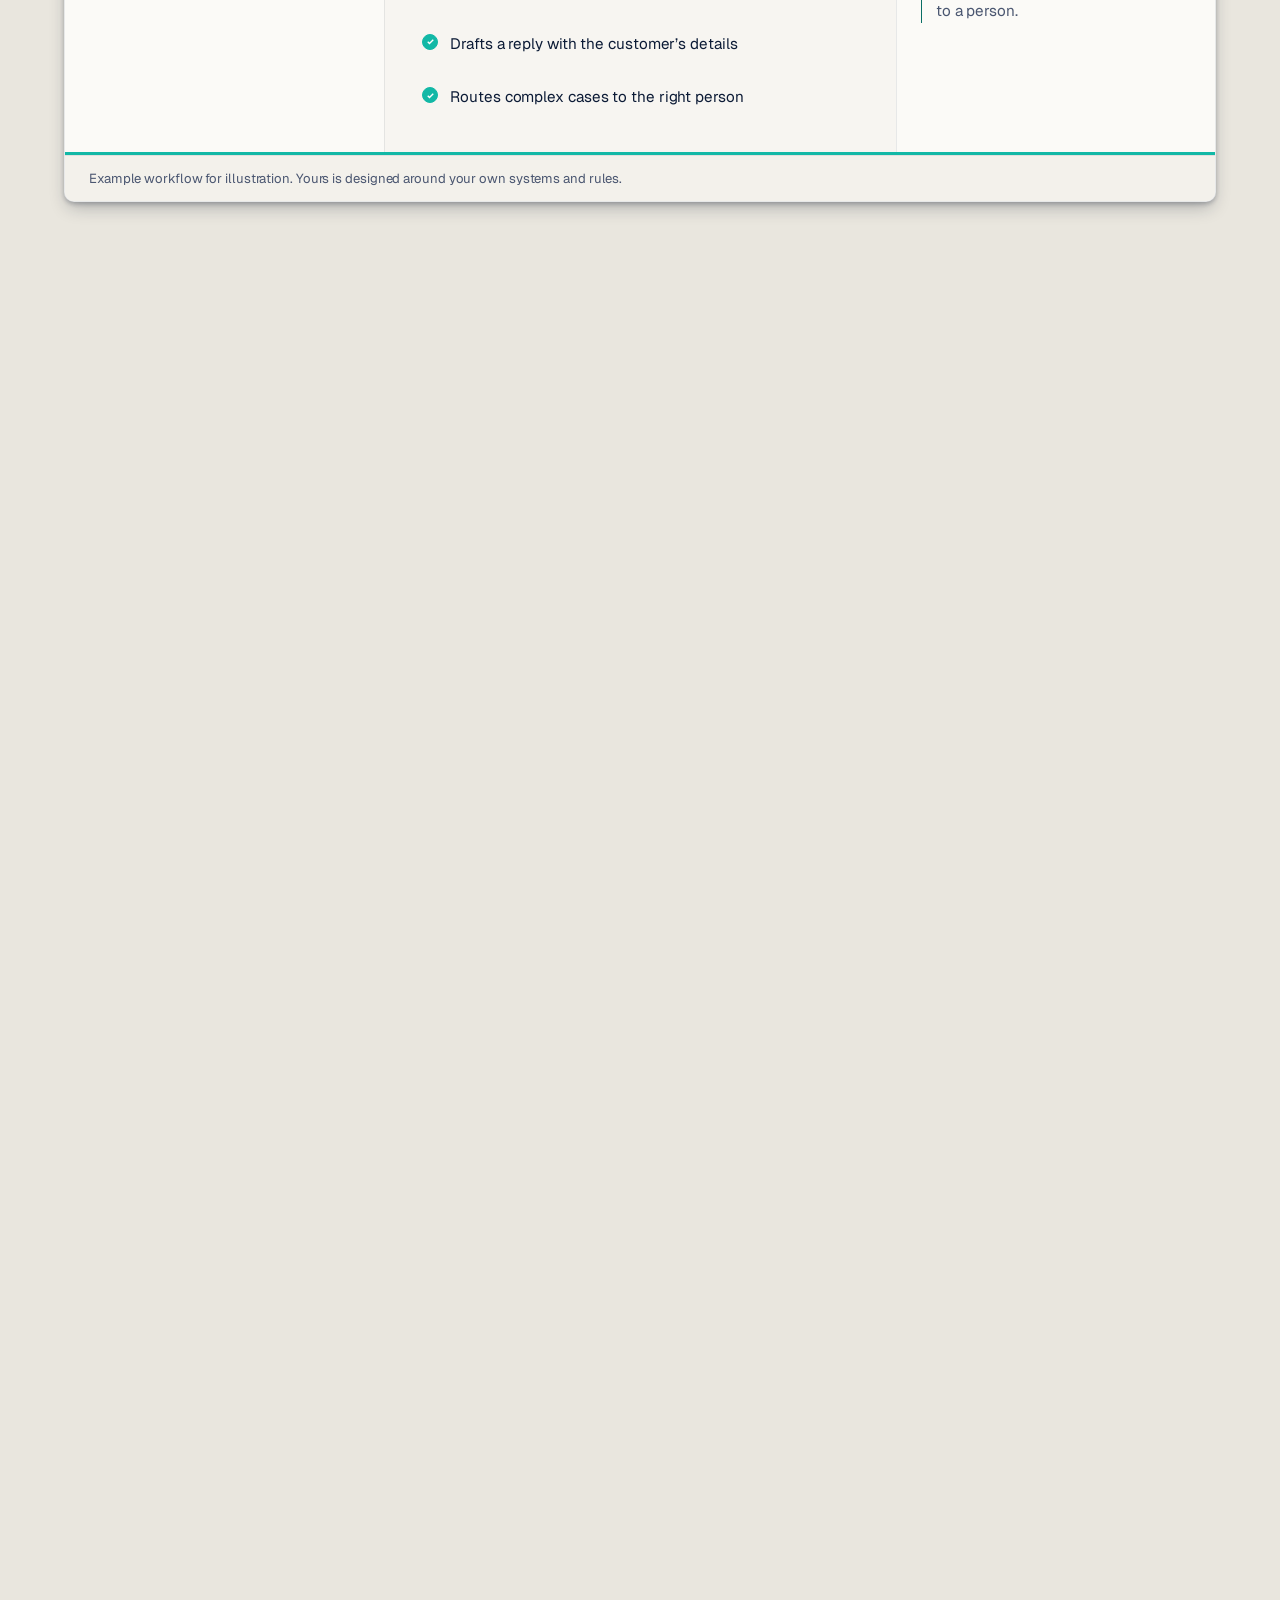
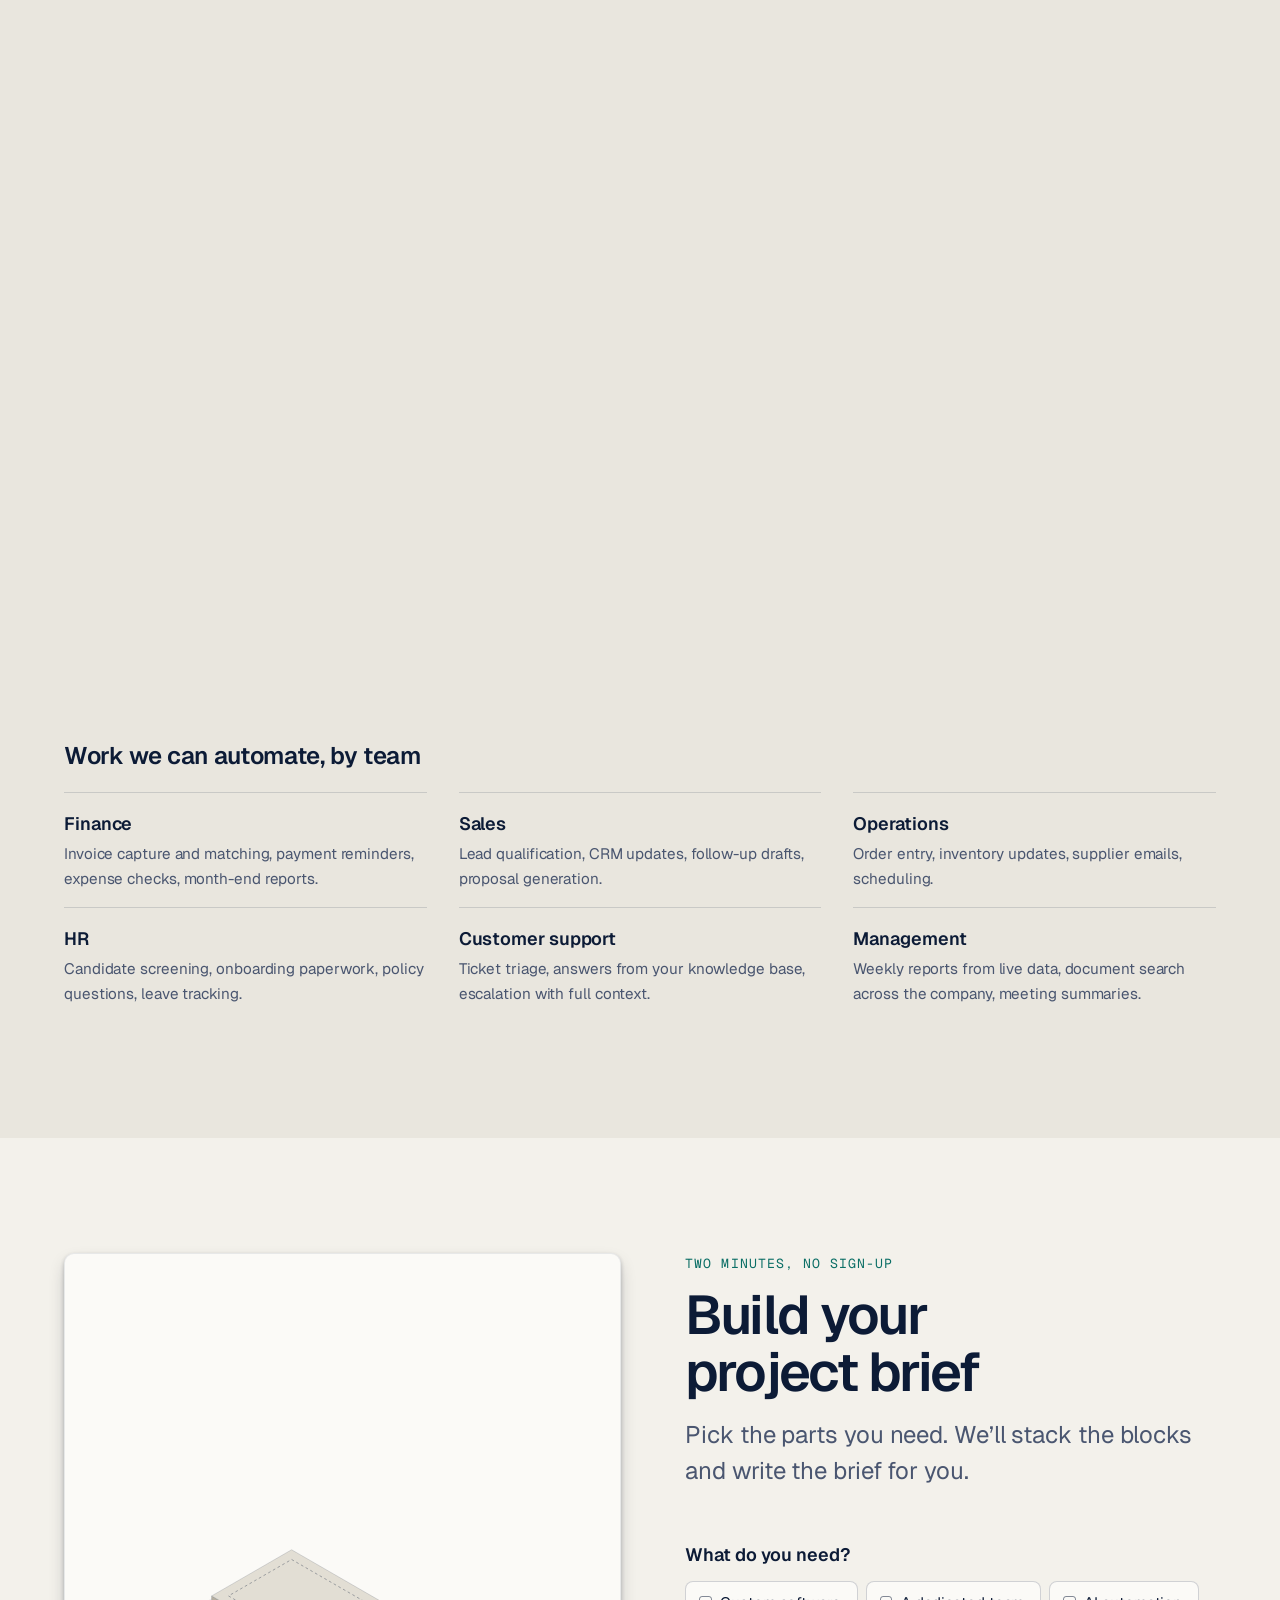
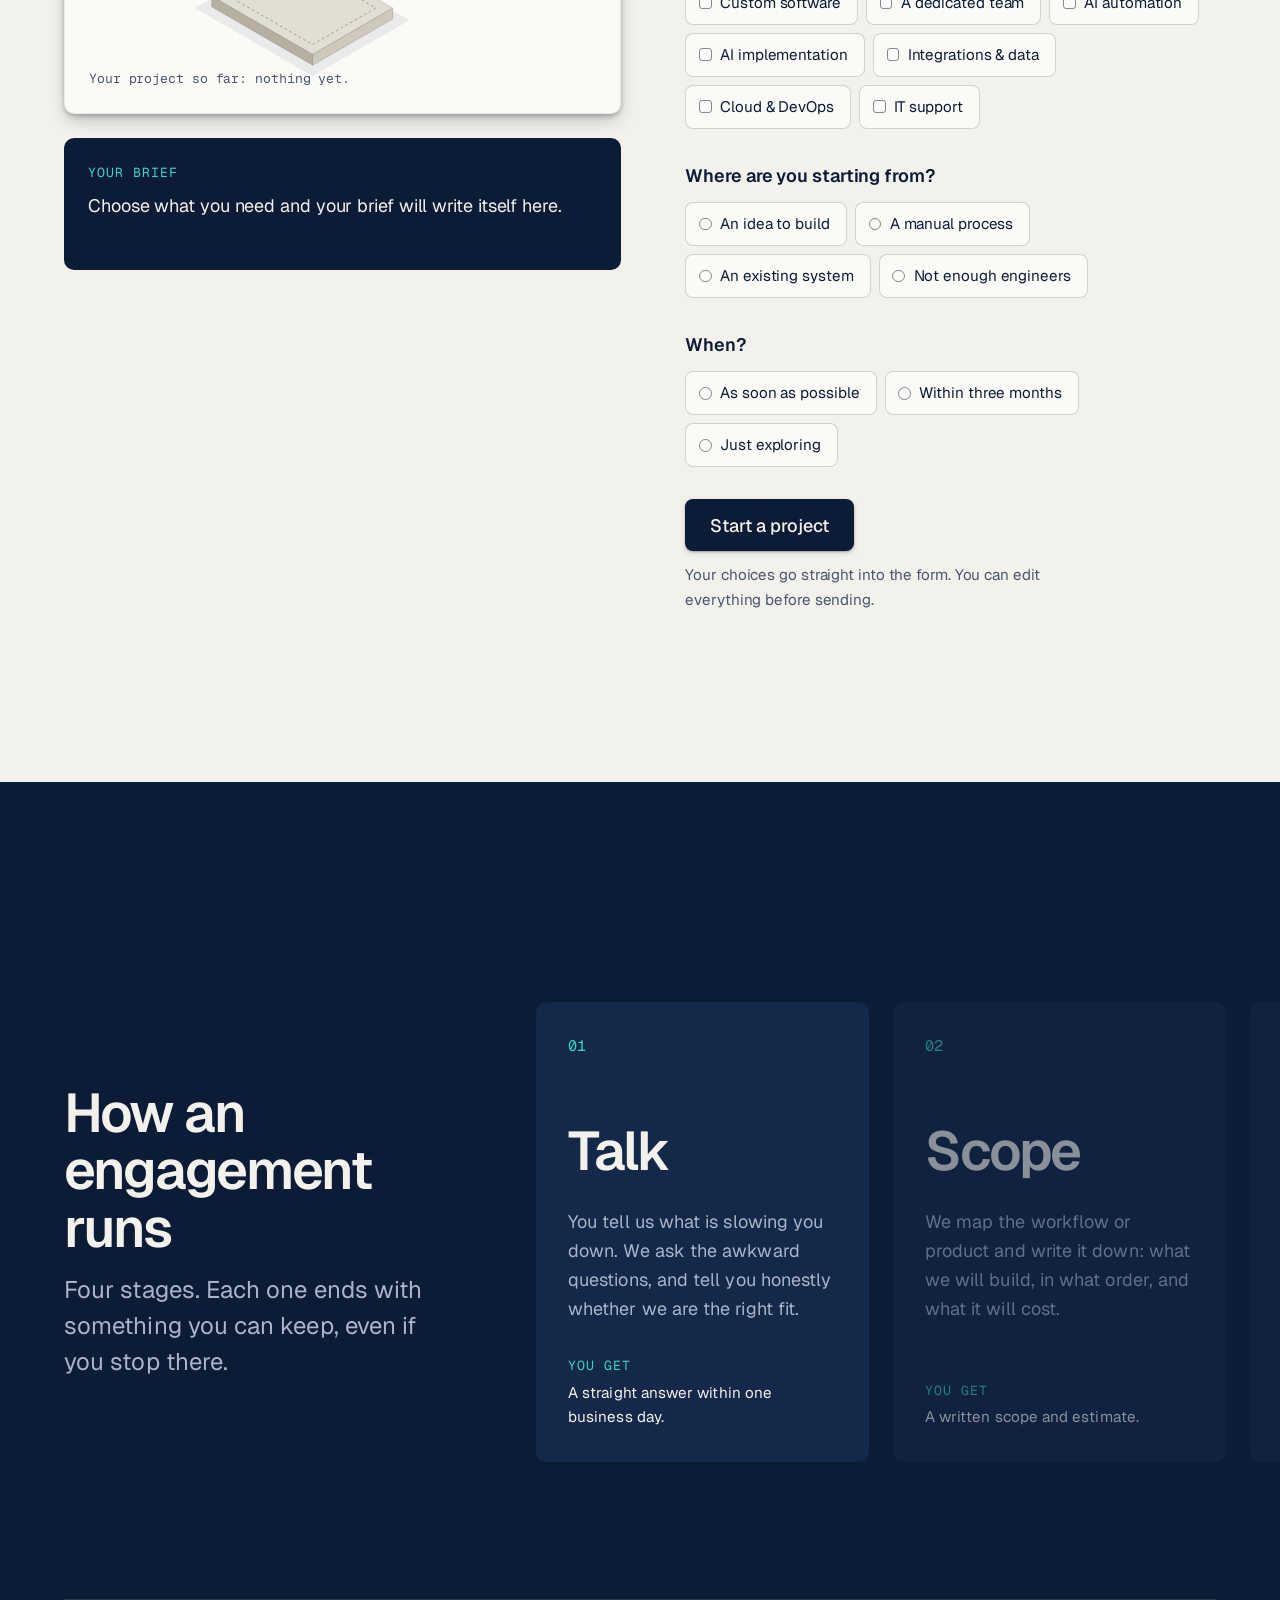
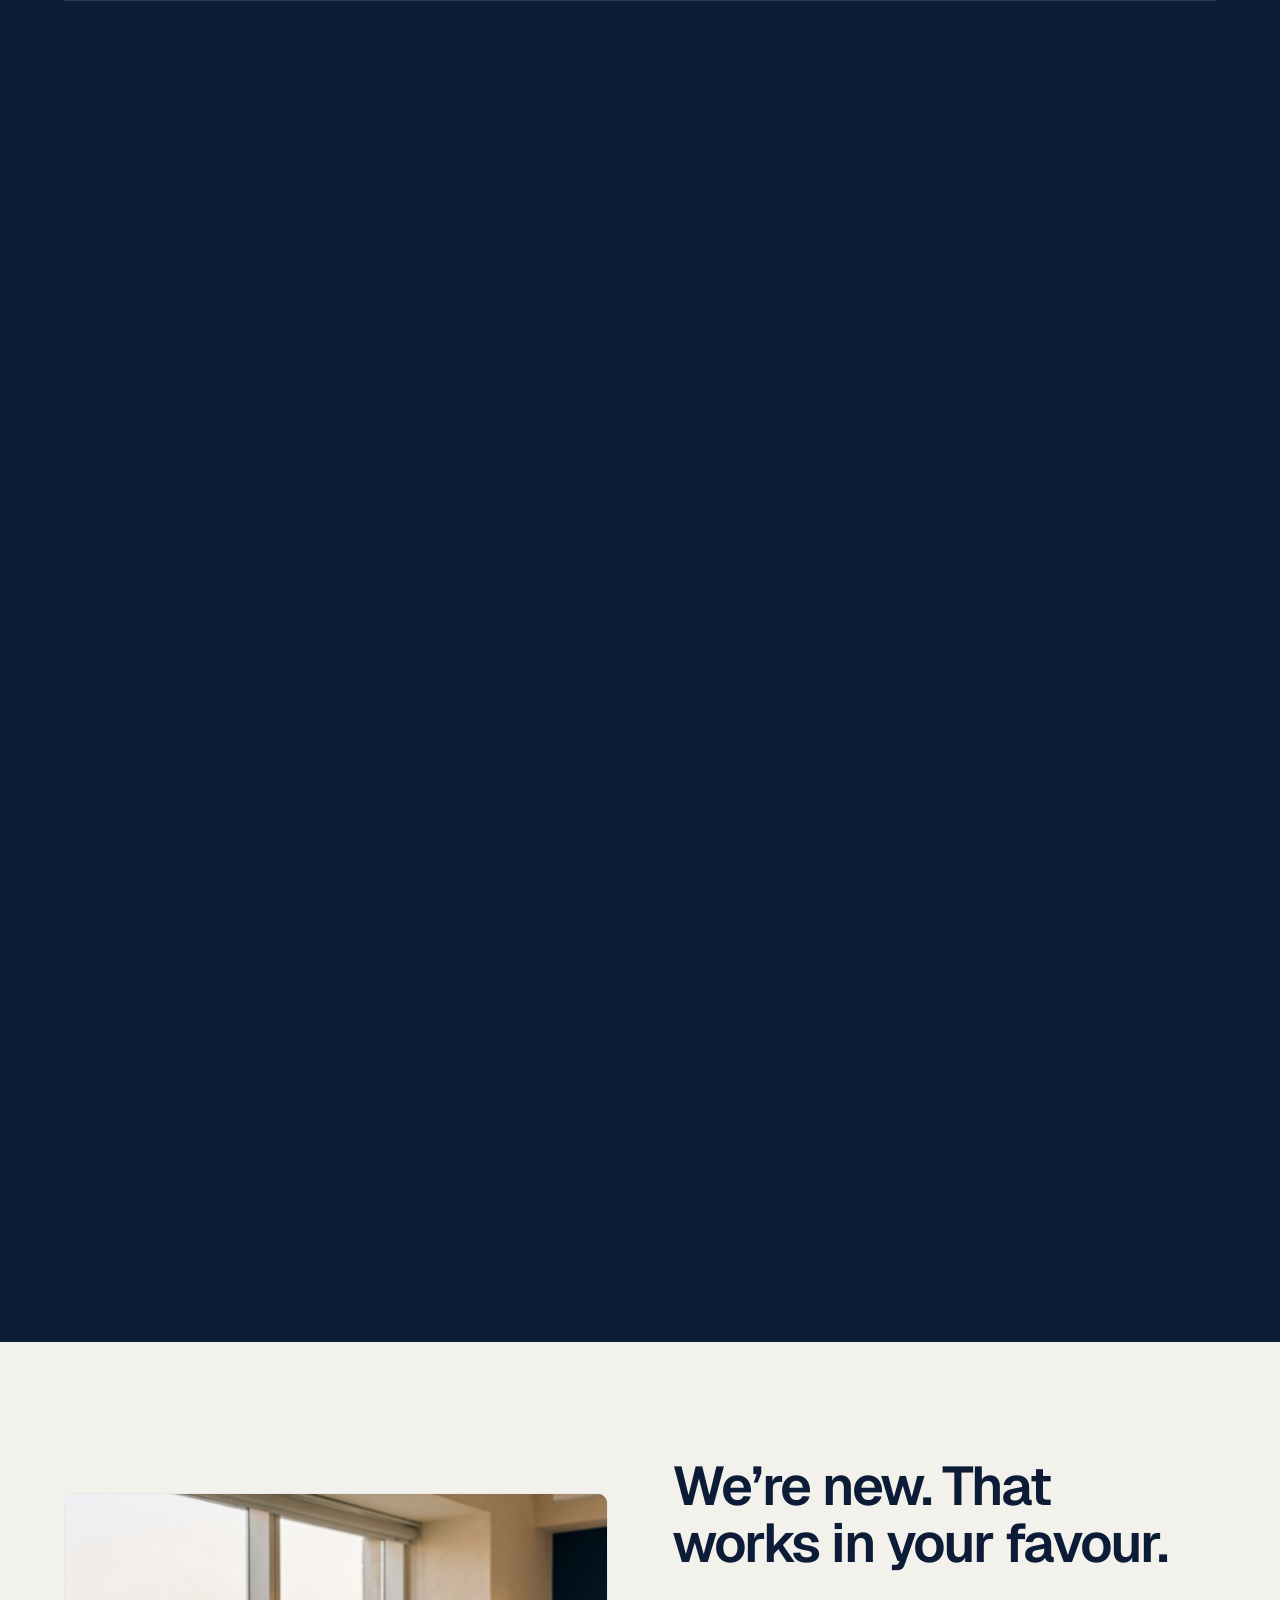
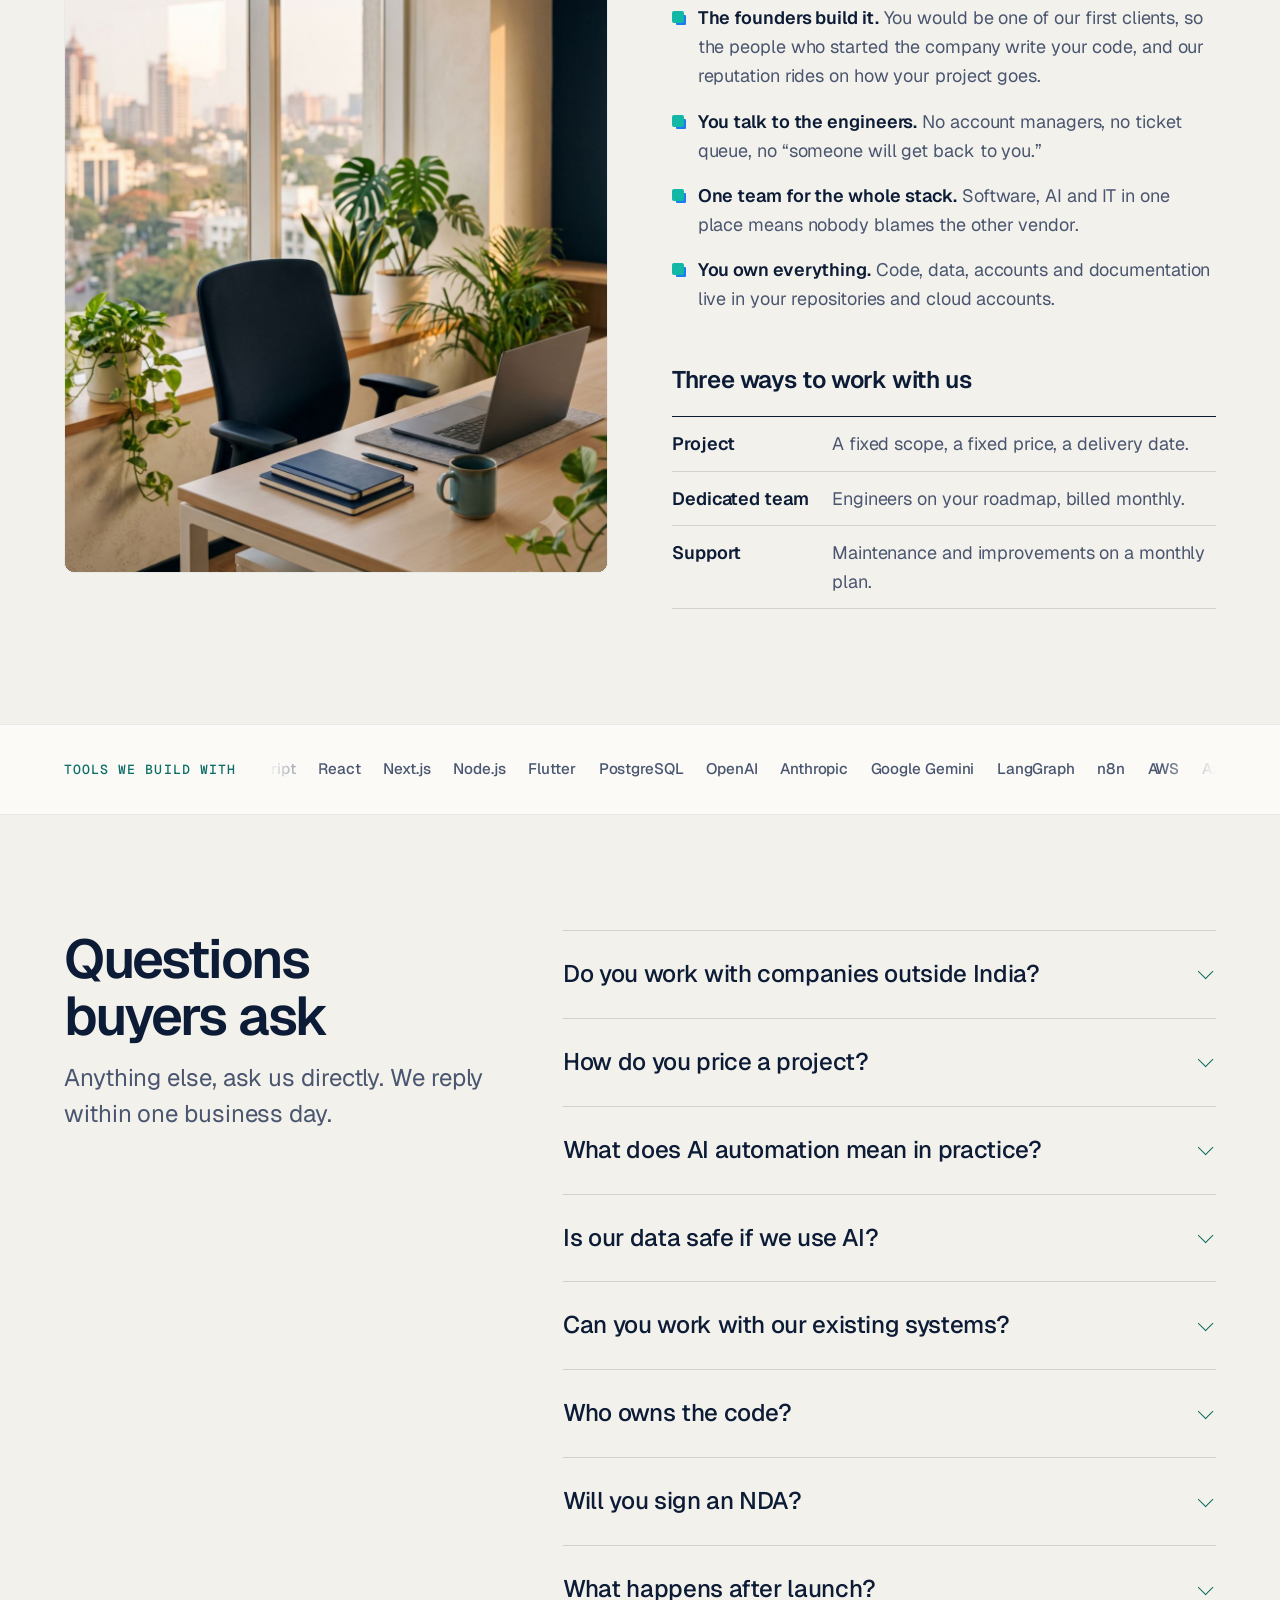
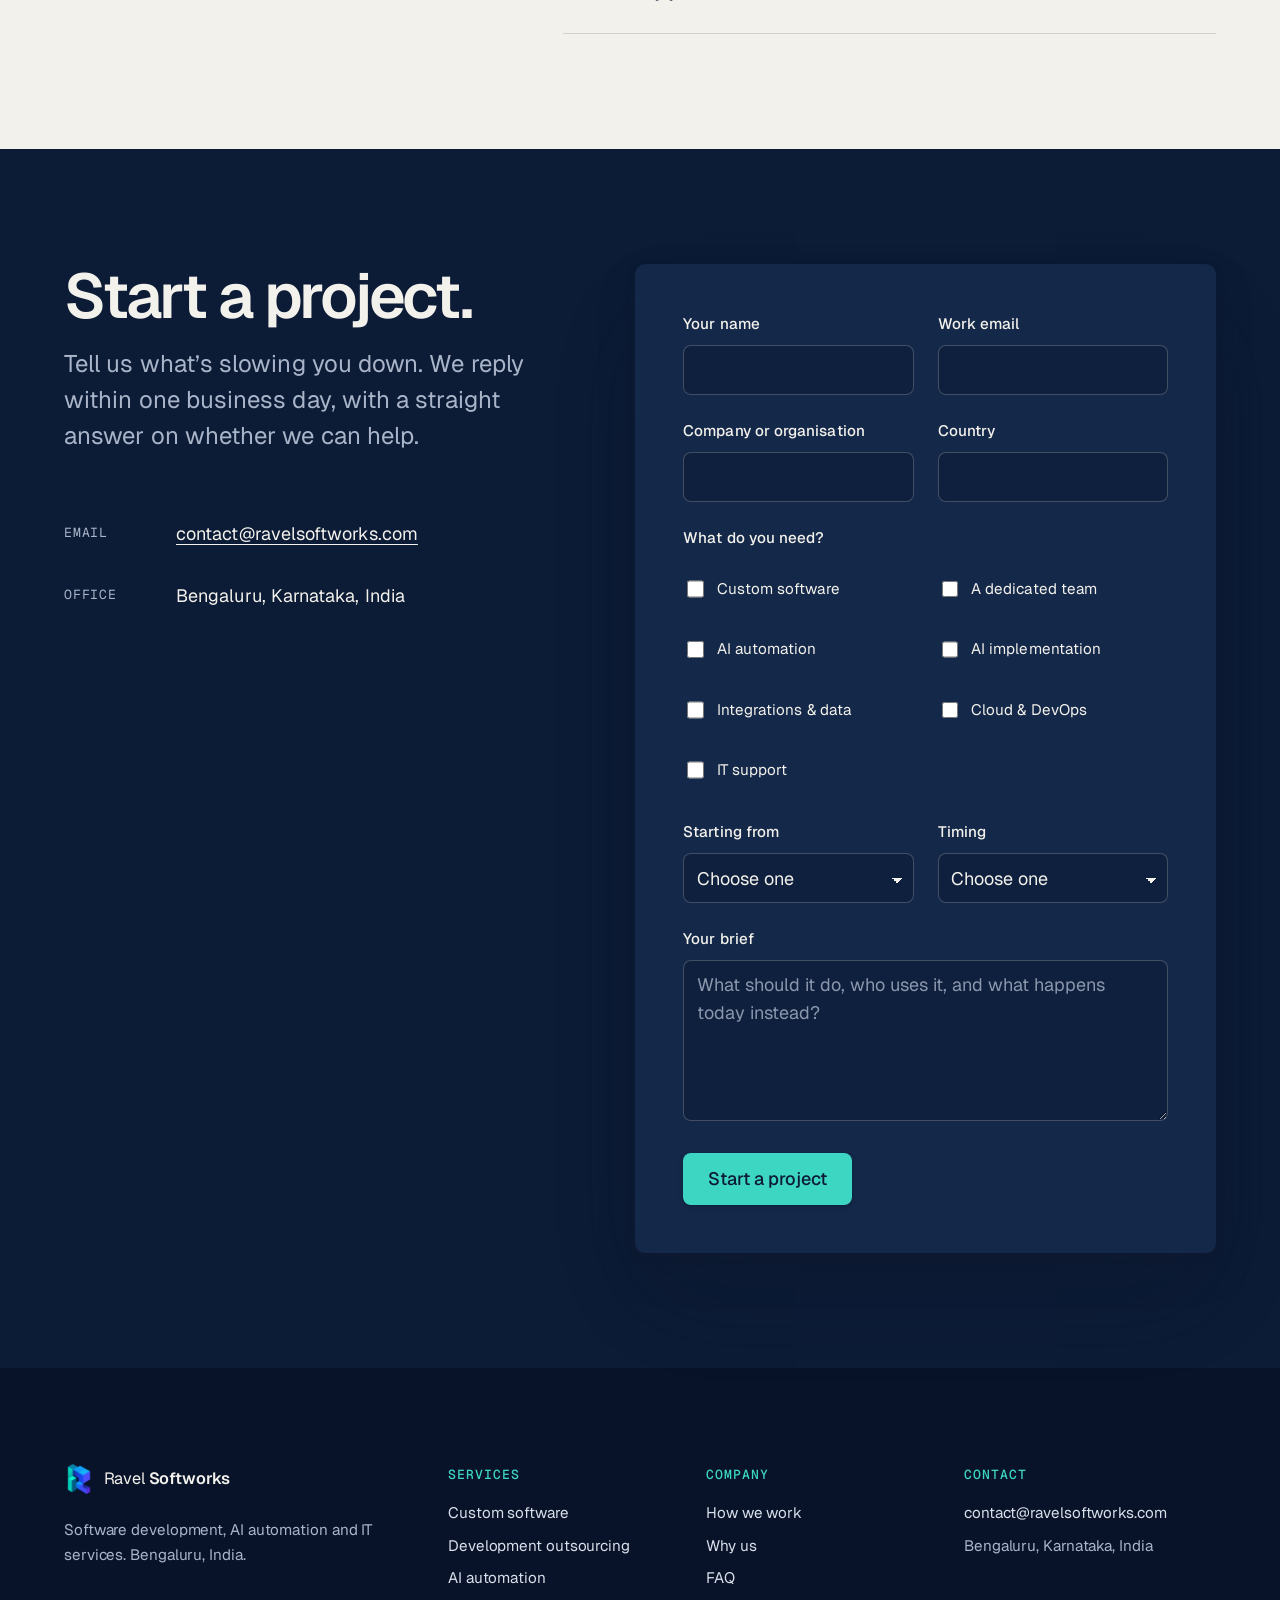
==== commit a959ca06: "Move Google tag into page head with Consent Mode v2 - gtag.js in <head> of index, thanks and privacy" ====
--- a/index.html
+++ b/index.html
@@ -1,6 +1,23 @@
 <!doctype html>
 <html lang="en">
 <head>
+<!-- Google tag (gtag.js) with Consent Mode v2: analytics cookies stay off until
+     the visitor accepts on the home page; the choice is remembered on every page. -->
+<script>
+  window.dataLayer = window.dataLayer || [];
+  function gtag(){dataLayer.push(arguments);}
+  var ravelConsent = 'denied';
+  try { if (localStorage.getItem('ravel_consent') === 'granted') ravelConsent = 'granted'; } catch (e) {}
+  gtag('consent', 'default', {
+    analytics_storage: ravelConsent,
+    ad_storage: 'denied', ad_user_data: 'denied', ad_personalization: 'denied',
+    wait_for_update: 500
+  });
+  gtag('js', new Date());
+  // local development and testing never report into the live property
+  if (!/^(localhost|127\.0\.0\.1)$/.test(location.hostname)) gtag('config', 'G-DLK9LW97V6');
+</script>
+<script async src="https://www.googletagmanager.com/gtag/js?id=G-DLK9LW97V6"></script>
 <meta charset="utf-8">
 <meta name="viewport" content="width=device-width, initial-scale=1, viewport-fit=cover">
 <title>Software Development &amp; AI Automation Company | Ravel Softworks</title>
@@ -535,7 +552,7 @@
   <p class="sc-wrap footer__small">&copy; 2026 Ravel Softworks. All rights reserved. <a href="privacy.html">Privacy</a> · <button type="button" class="footer__cookies js-cookie-settings" hidden>Cookie settings</button></p>
 </footer>
 
-<!-- Analytics consent: only shown once a GA4 measurement ID is set in assets/site.js -->
+<!-- Analytics consent banner (the Google tag in <head> waits for this choice) -->
 <div class="consent" id="consent" role="region" aria-label="Cookie consent" hidden>
   <p>We use Google Analytics cookies to see which pages help people, only if you agree. <a href="privacy.html">Privacy</a></p>
   <p class="consent__actions">
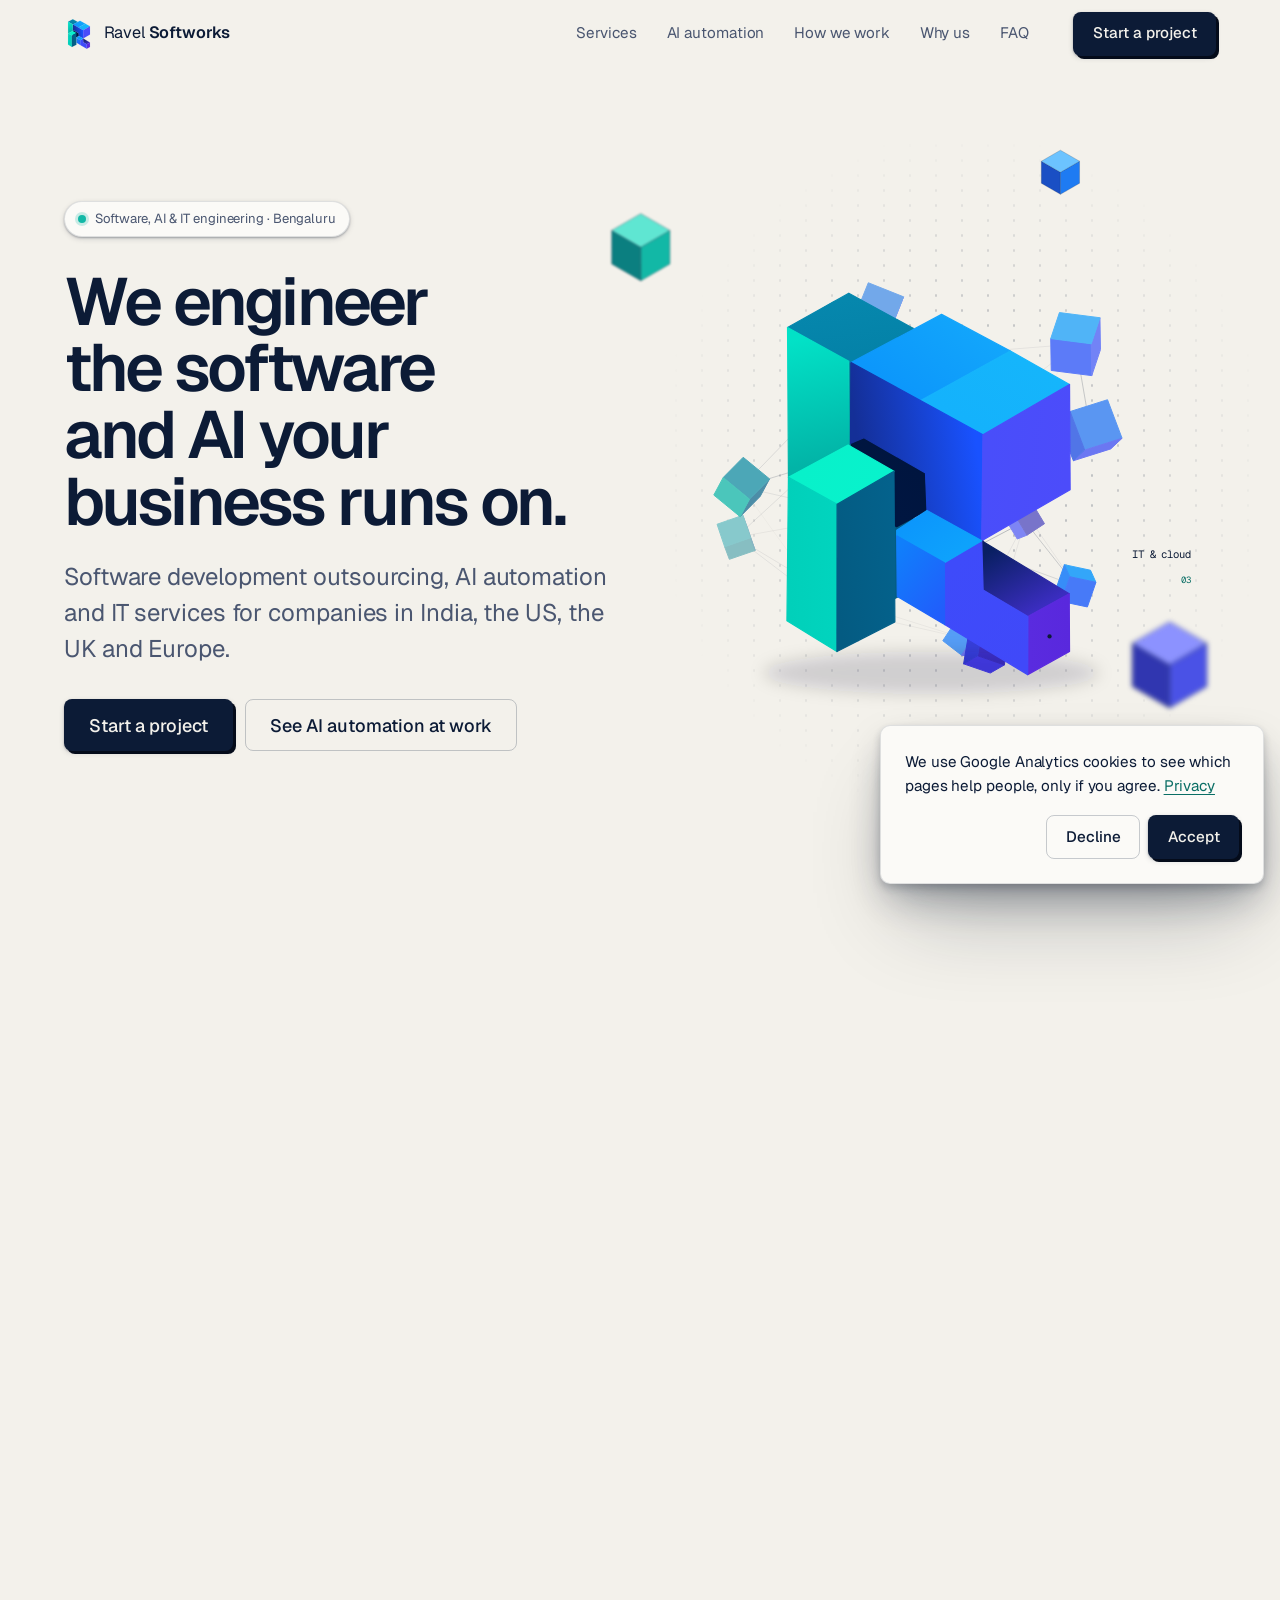
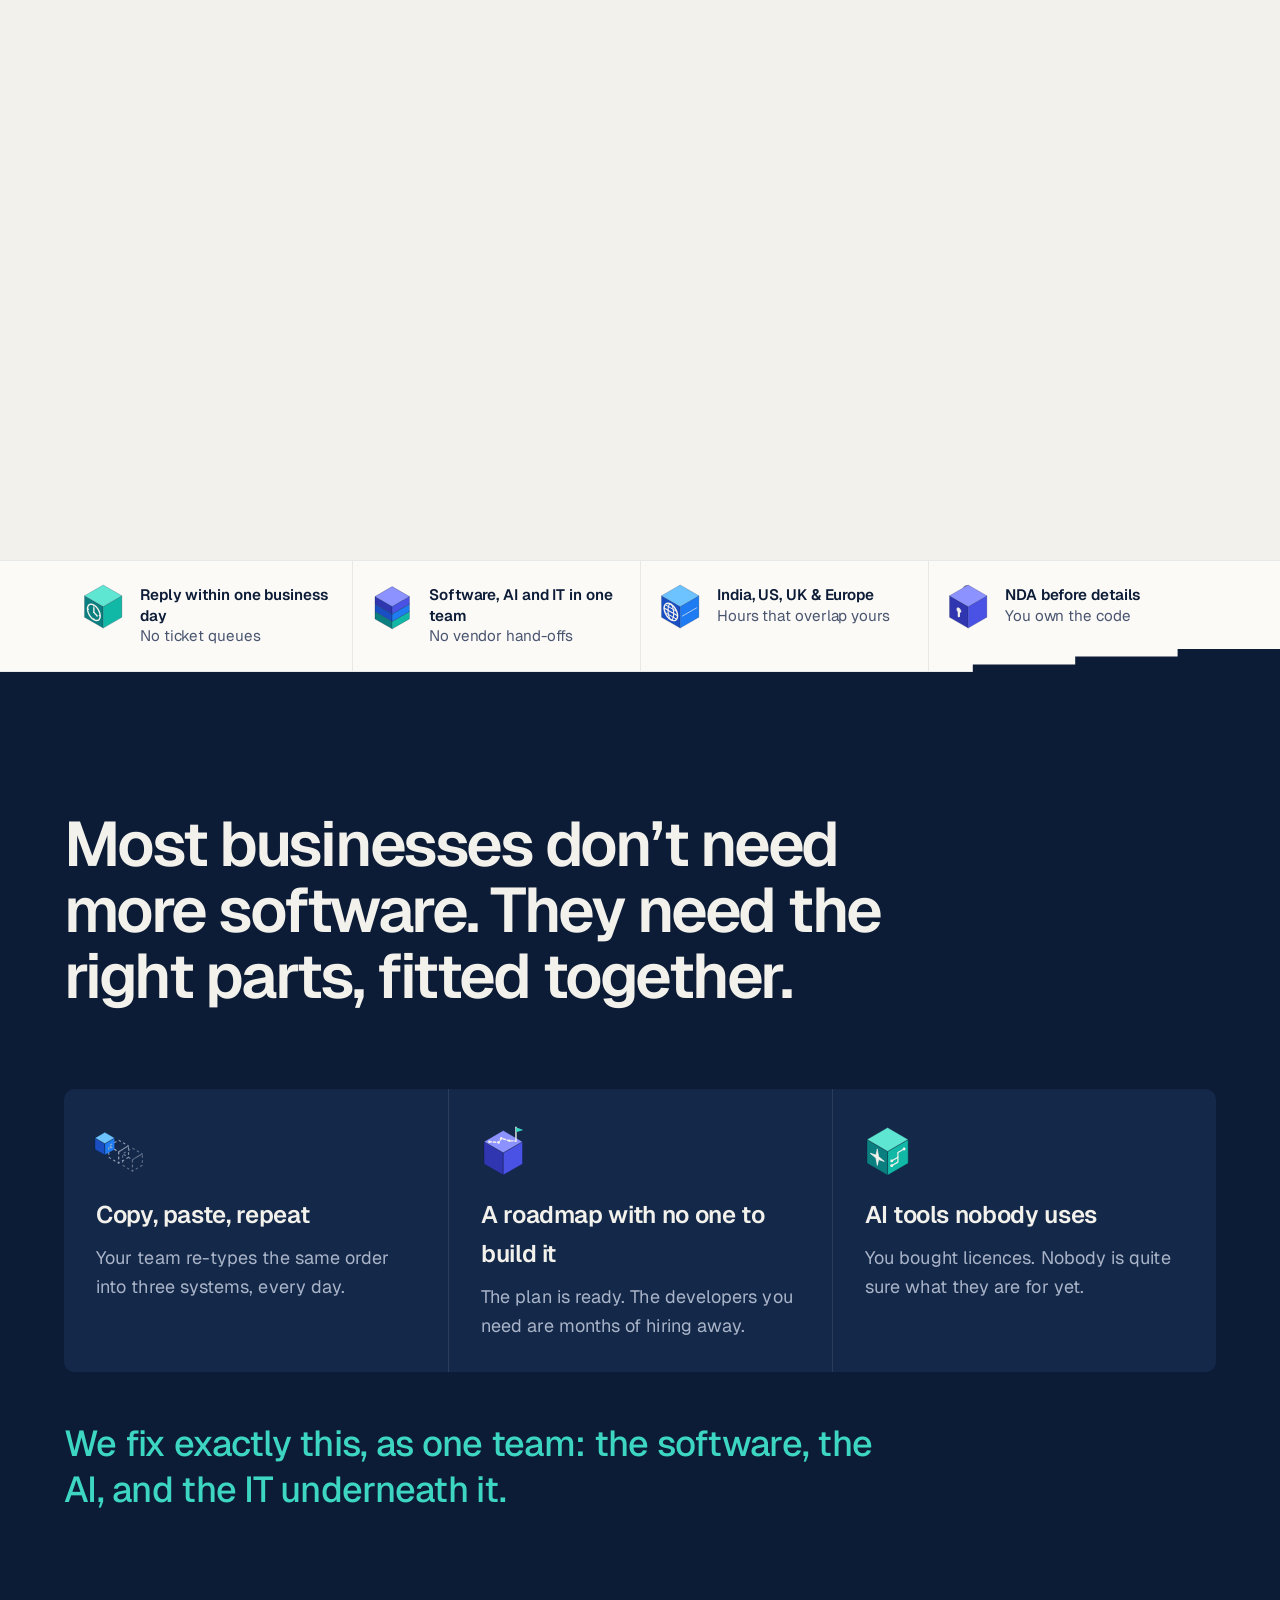
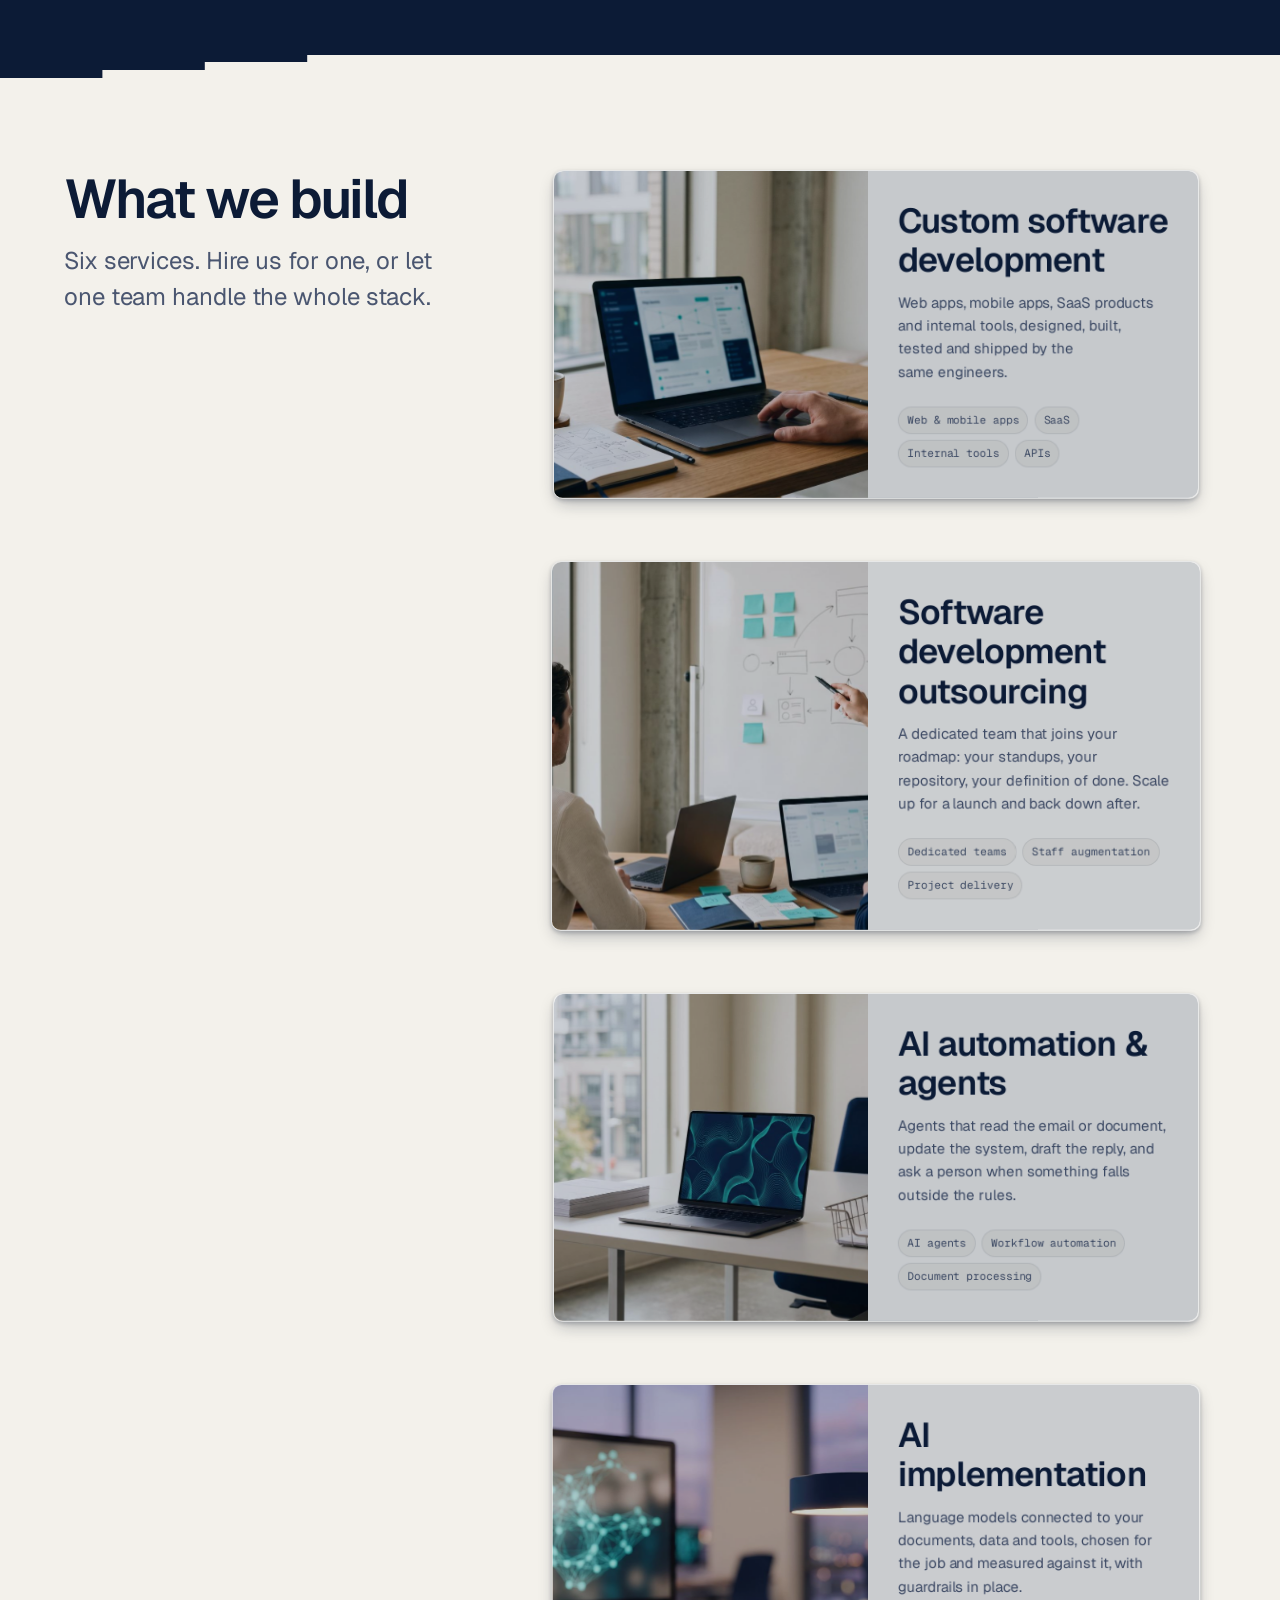
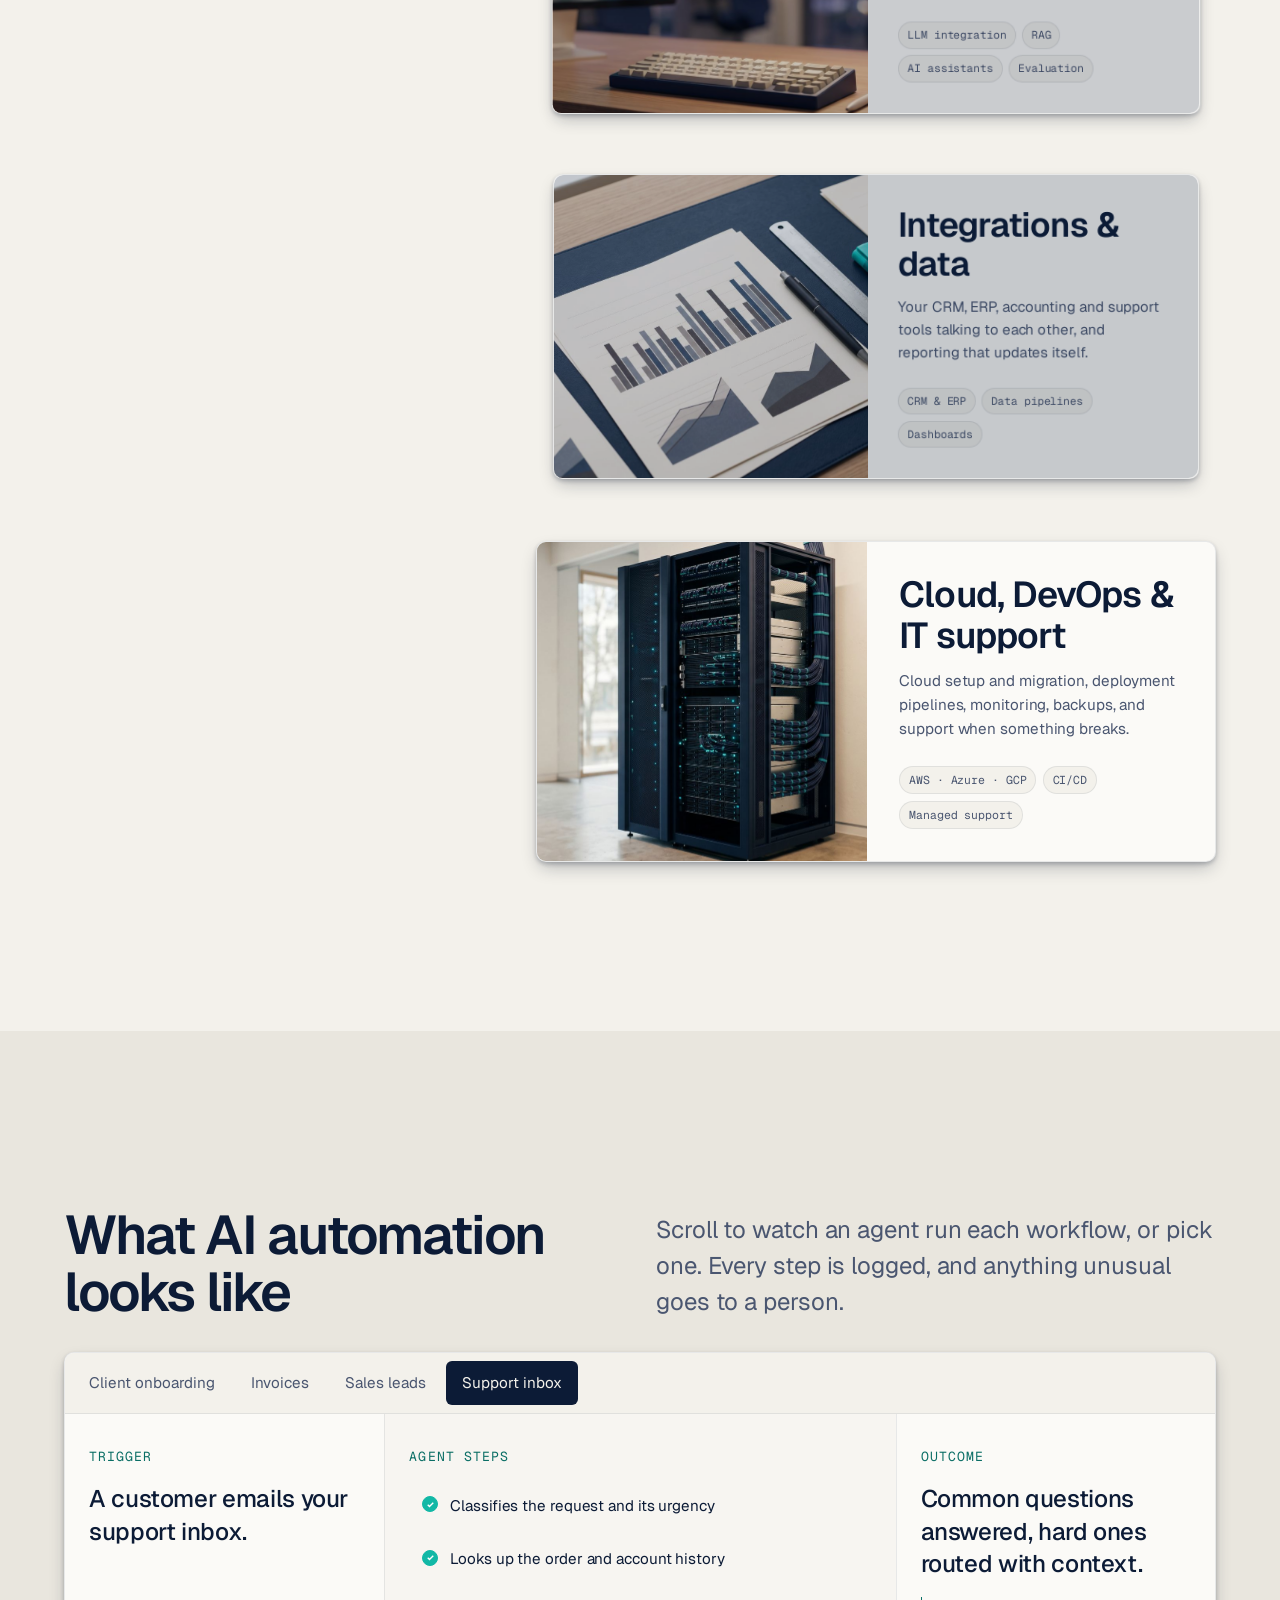
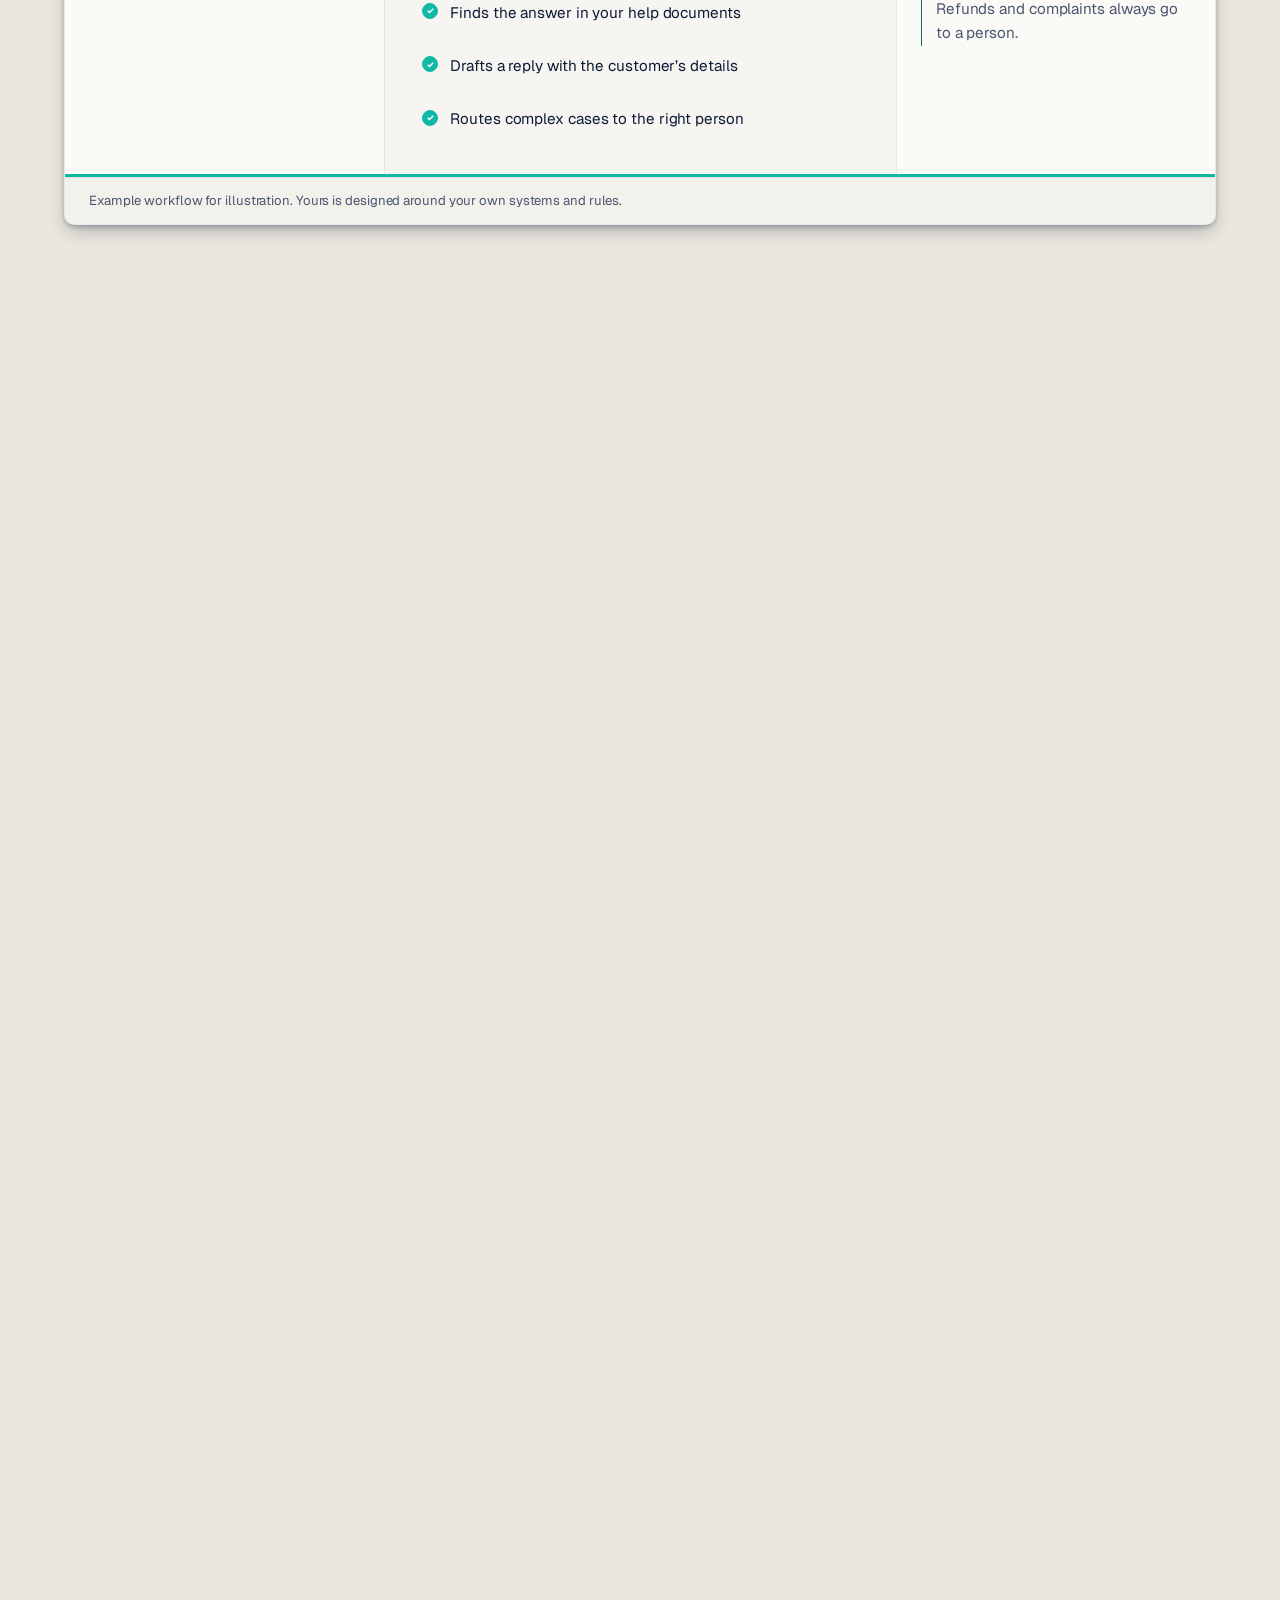
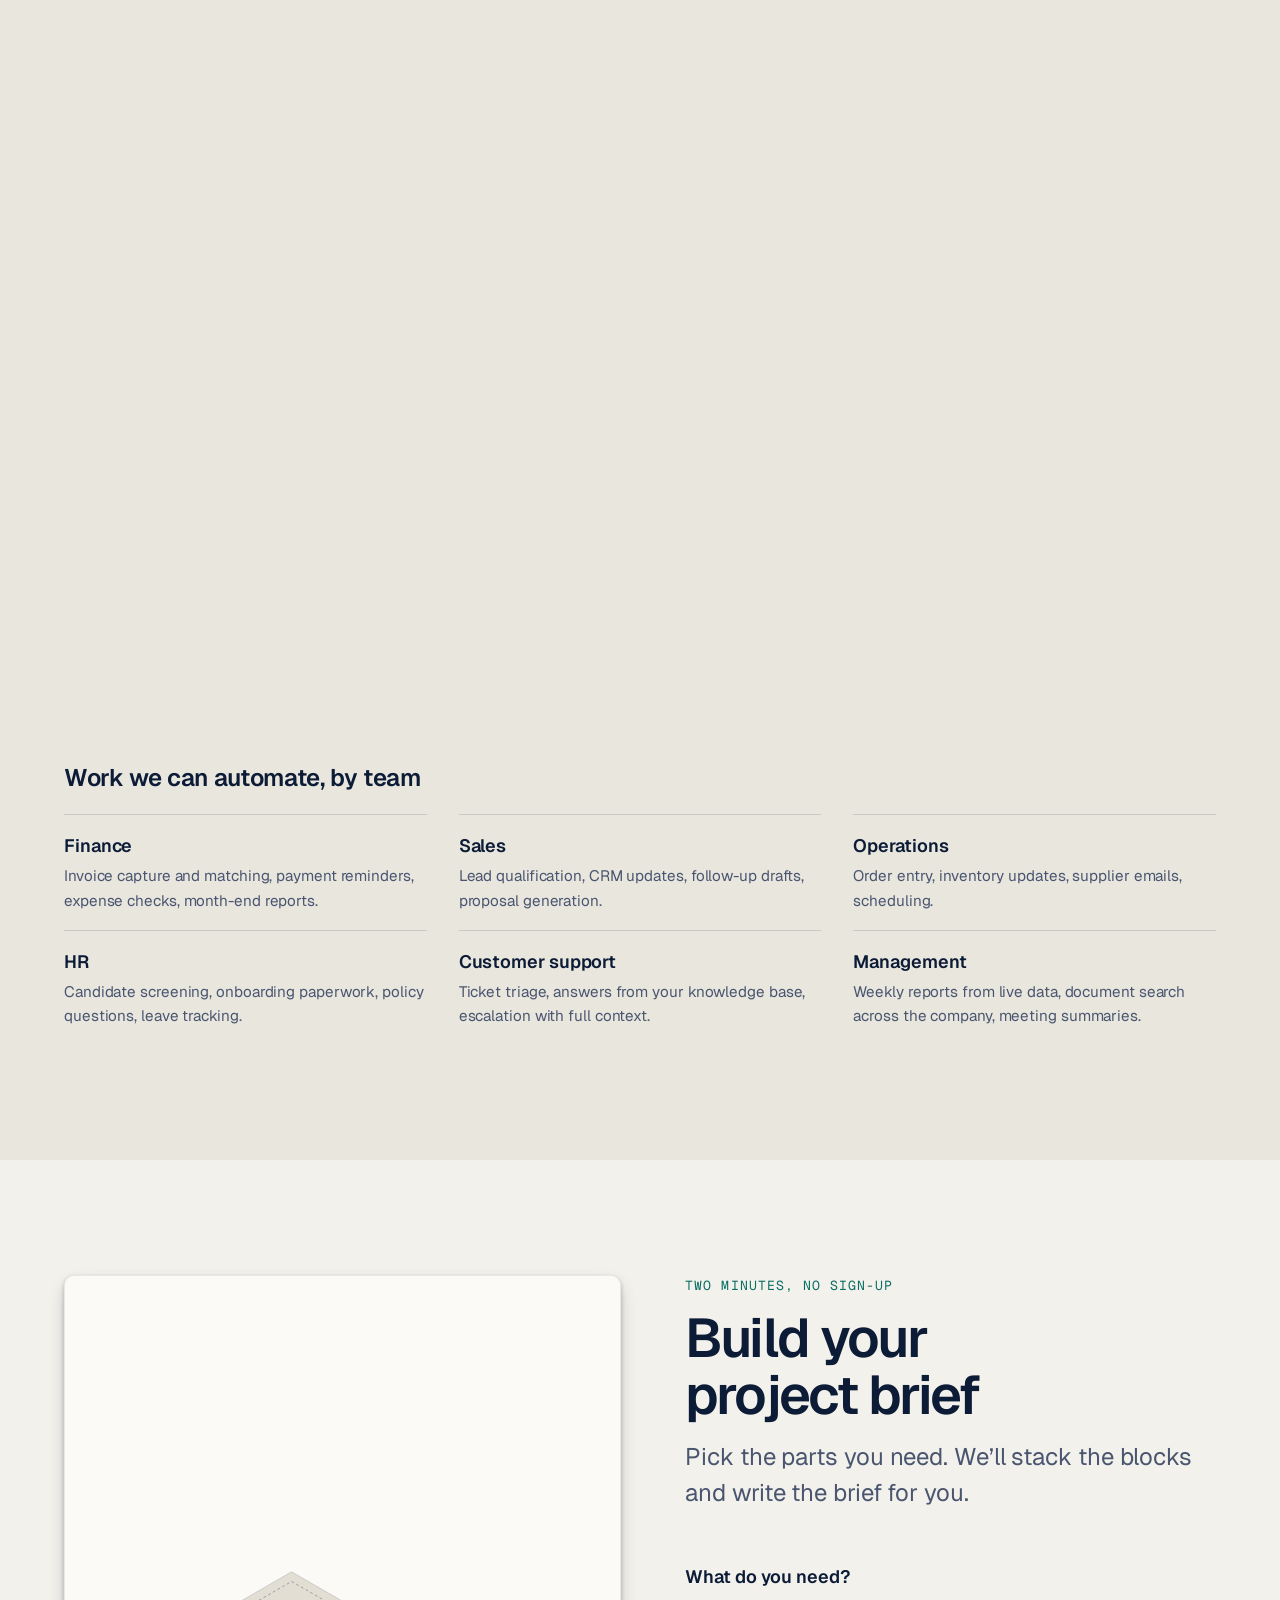
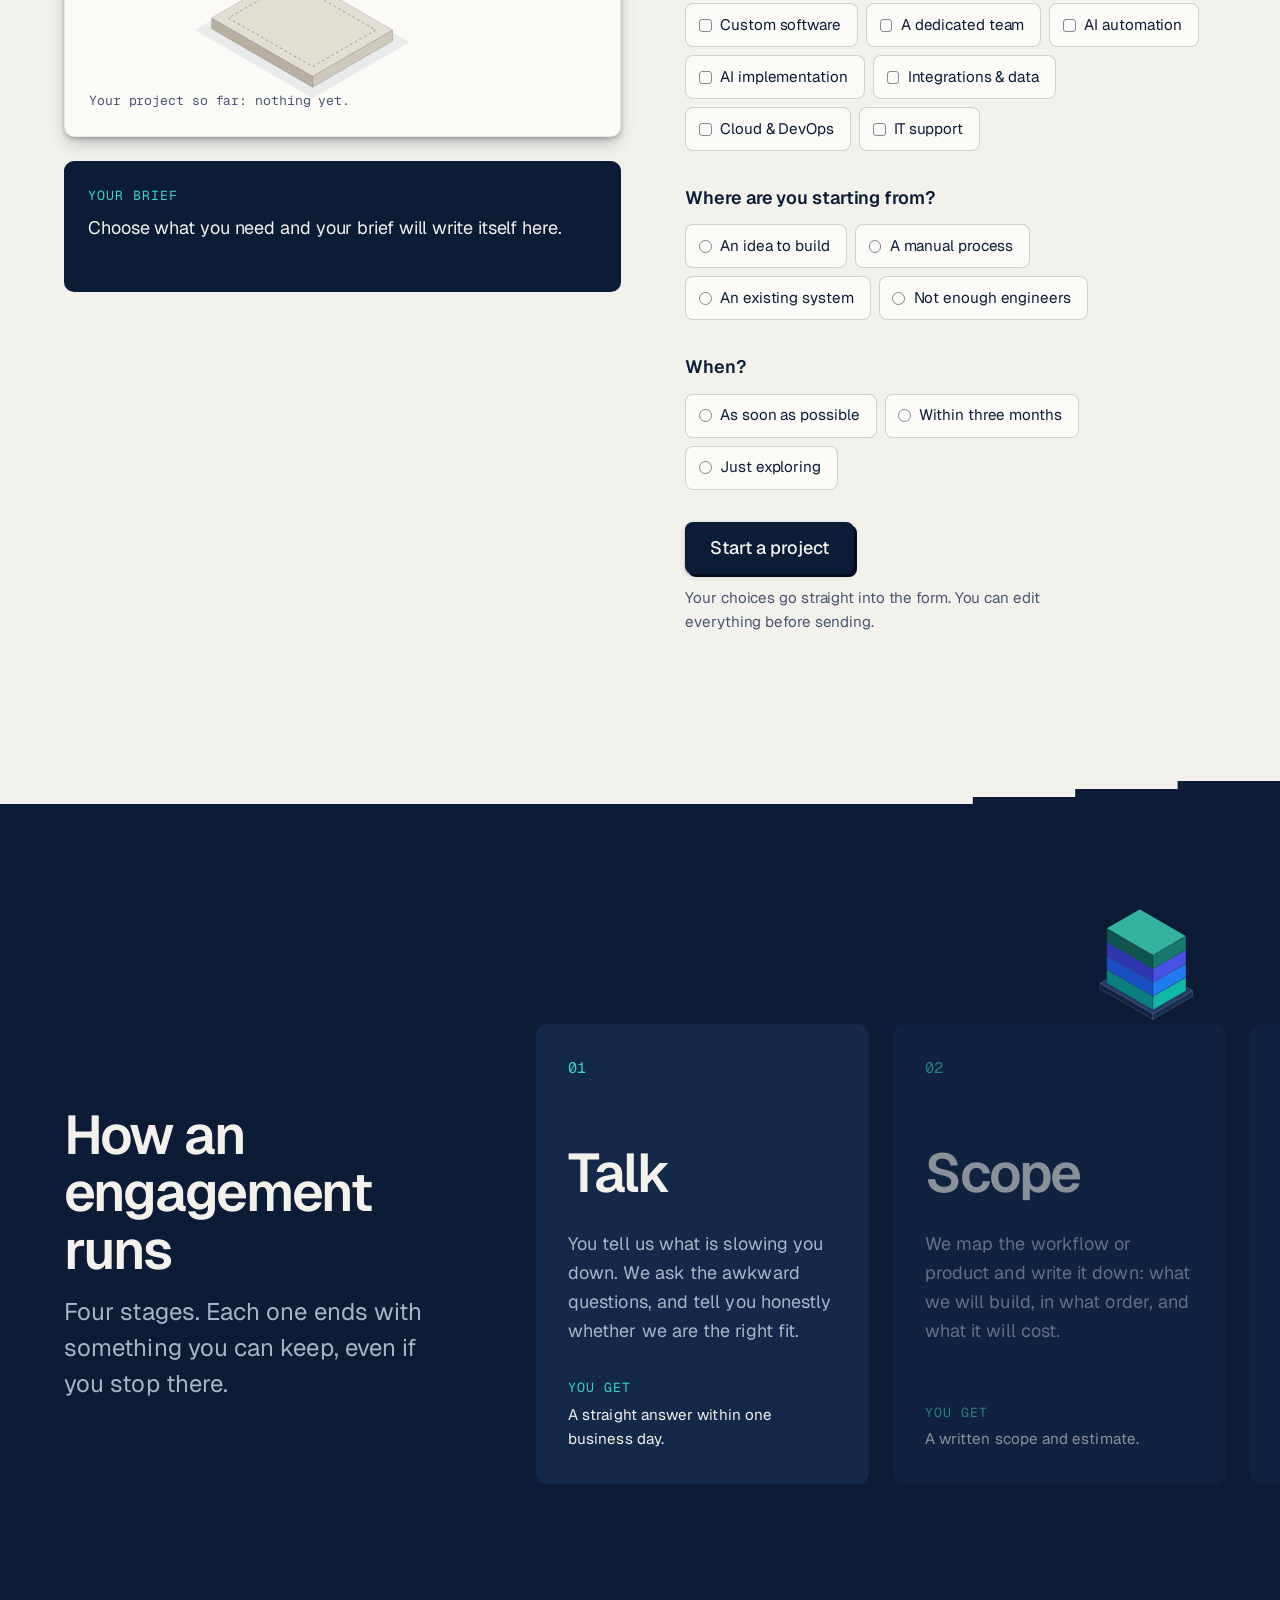
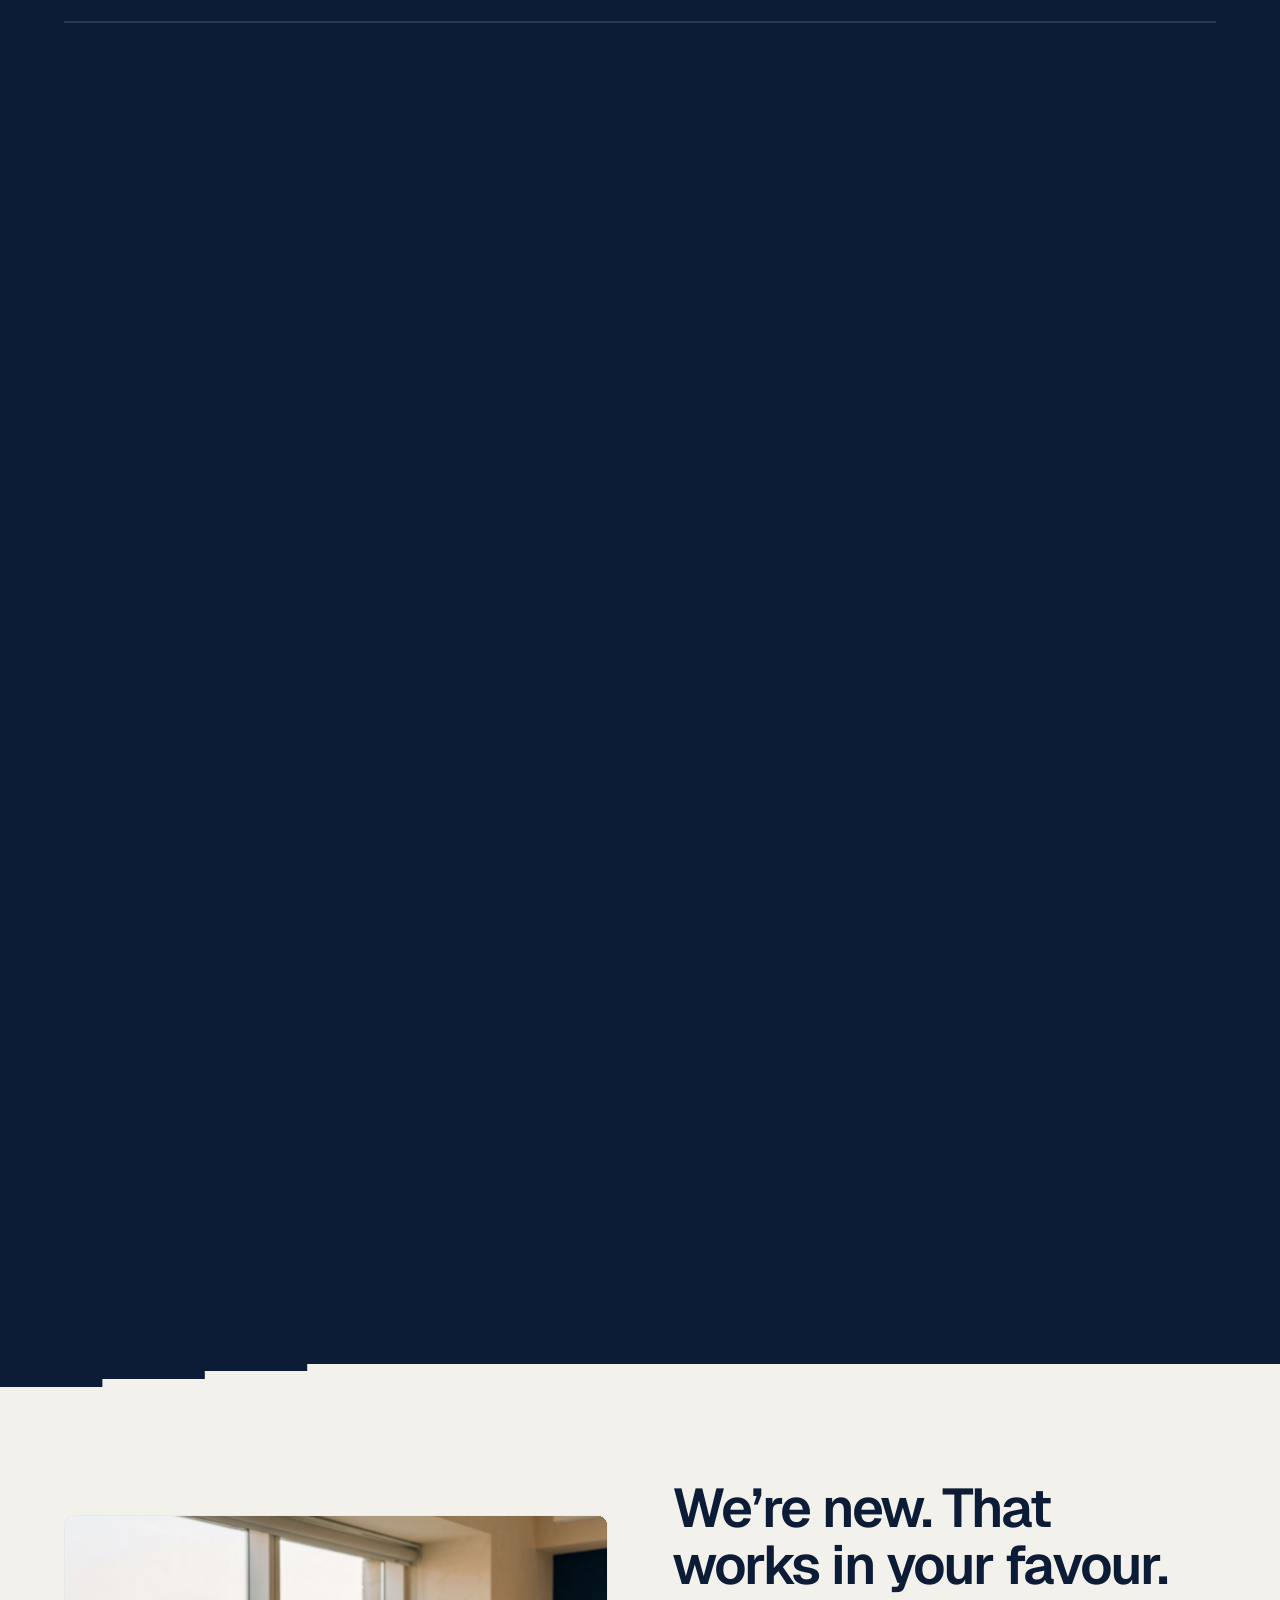
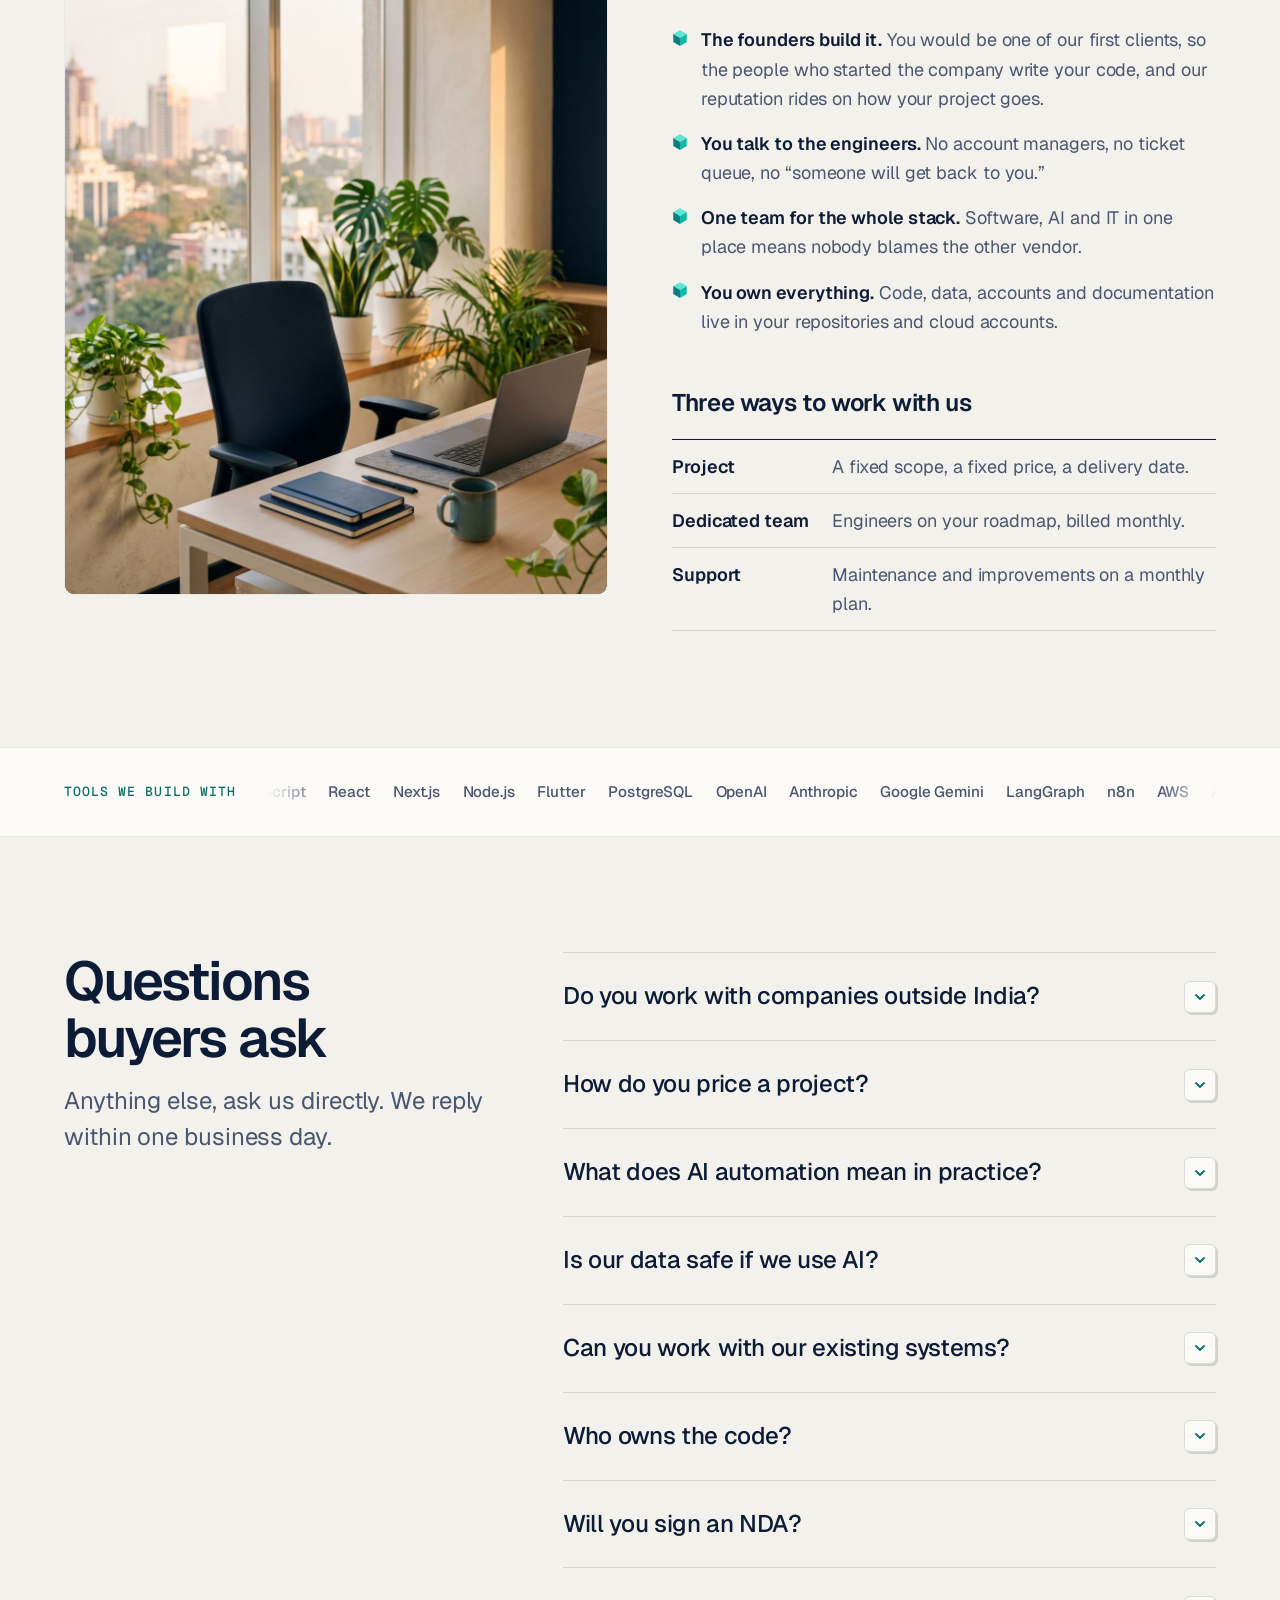
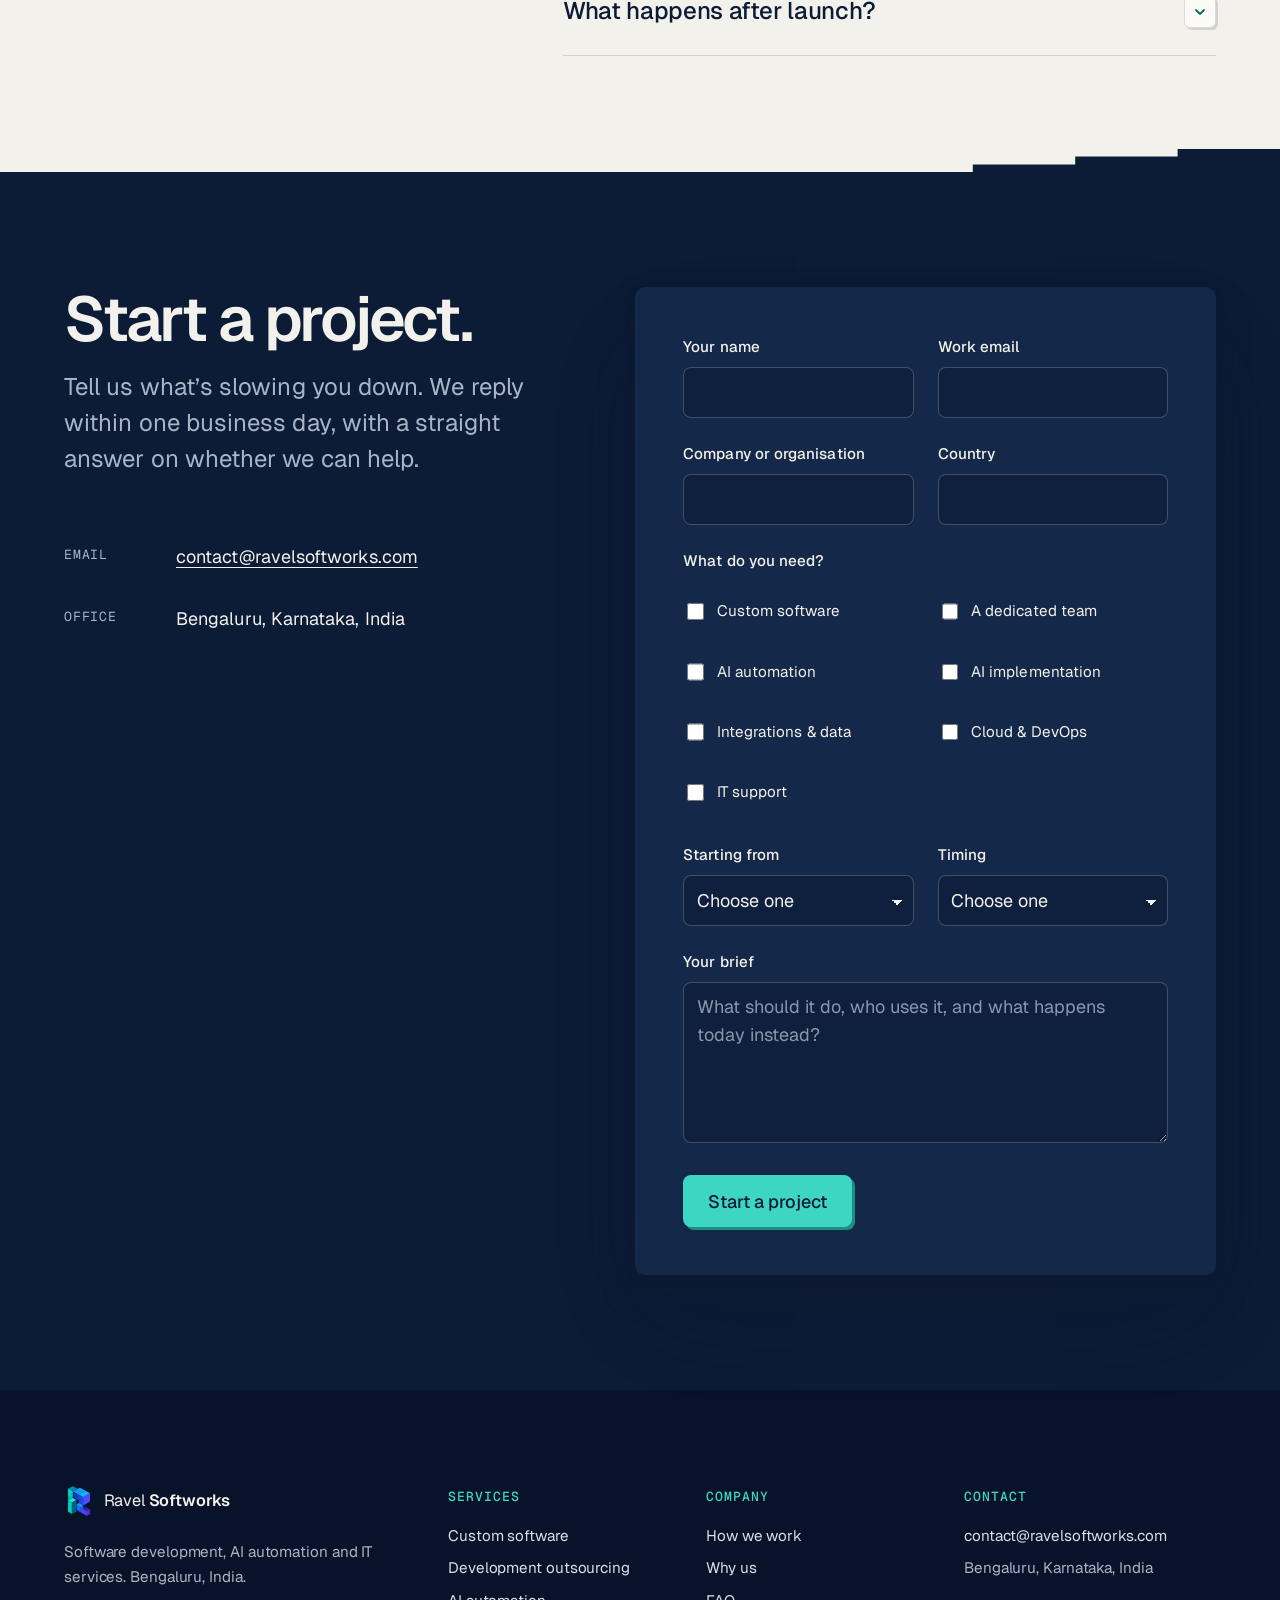
==== commit 75107a10: "Carry the block system through the site and add a brand guide - Vector logo mark (traced from the lo" ====
--- a/index.html
+++ b/index.html
@@ -42,7 +42,8 @@
 <meta name="twitter:image" content="https://www.ravelsoftworks.com/og-image.png">
 <meta name="author" content="Ravel Softworks">
 
-<link rel="icon" href="favicon.png" type="image/png">
+<link rel="icon" href="assets/ravel-mark.svg" type="image/svg+xml">
+<link rel="icon" href="favicon.png" type="image/png" sizes="180x180">
 <link rel="apple-touch-icon" href="favicon.png">
 
 <link rel="preconnect" href="https://fonts.googleapis.com">
@@ -105,7 +106,7 @@
 <header class="nav" id="nav">
   <div class="nav__inner">
     <a class="nav__brand" href="#top" aria-label="Ravel Softworks home">
-      <img src="logo-mark.png" alt="" width="30" height="30">
+      <img src="assets/ravel-mark.svg" alt="" width="23" height="30">
       <span>Ravel <b>Softworks</b></span>
     </a>
     <nav class="nav__links" id="nav-links" aria-label="Main">
@@ -156,10 +157,10 @@
   <!-- TRUST STRIP -->
   <section class="trust" aria-label="What you can count on">
     <ul class="trust__list sc-wrap" data-sc-in data-sc-stagger="60">
-      <li><svg viewBox="0 0 24 24" aria-hidden="true"><circle cx="12" cy="12" r="9"/><path d="M12 7v5l3 2"/></svg><p><b>Reply within one business day</b><span>No ticket queues</span></p></li>
-      <li><svg viewBox="0 0 24 24" aria-hidden="true"><path d="M4 7l8-4 8 4-8 4-8-4Z"/><path d="M4 12l8 4 8-4M4 17l8 4 8-4"/></svg><p><b>Software, AI and IT in one team</b><span>No vendor hand-offs</span></p></li>
-      <li><svg viewBox="0 0 24 24" aria-hidden="true"><circle cx="12" cy="12" r="9"/><path d="M3 12h18M12 3c2.5 2.6 3.8 5.6 3.8 9s-1.3 6.4-3.8 9c-2.5-2.6-3.8-5.6-3.8-9S9.5 5.6 12 3Z"/></svg><p><b>India, US, UK &amp; Europe</b><span>Hours that overlap yours</span></p></li>
-      <li><svg viewBox="0 0 24 24" aria-hidden="true"><rect x="5" y="10" width="14" height="10" rx="2"/><path d="M8 10V7a4 4 0 0 1 8 0v3"/></svg><p><b>NDA before details</b><span>You own the code</span></p></li>
+      <li><span class="bicon" data-bicon="speed" aria-hidden="true"></span><p><b>Reply within one business day</b><span>No ticket queues</span></p></li>
+      <li><span class="bicon" data-bicon="team" aria-hidden="true"></span><p><b>Software, AI and IT in one team</b><span>No vendor hand-offs</span></p></li>
+      <li><span class="bicon" data-bicon="world" aria-hidden="true"></span><p><b>India, US, UK &amp; Europe</b><span>Hours that overlap yours</span></p></li>
+      <li><span class="bicon" data-bicon="lock" aria-hidden="true"></span><p><b>NDA before details</b><span>You own the code</span></p></li>
     </ul>
   </section>
 
@@ -172,17 +173,17 @@
       </div>
       <ul class="pains">
         <li>
-          <svg viewBox="0 0 24 24" aria-hidden="true"><path d="M4 4h10v6H4zM10 14h10v6H10z"/><path d="M14 7h3v4M10 17H7v-4"/></svg>
+          <span class="bicon bicon--dark" data-bicon="copy" aria-hidden="true"></span>
           <h3>Copy, paste, repeat</h3>
           <p>Your team re-types the same order into three systems, every&nbsp;day.</p>
         </li>
         <li>
-          <svg viewBox="0 0 24 24" aria-hidden="true"><path d="M4 20V10M10 20V4M16 20v-7M22 20H2"/></svg>
+          <span class="bicon bicon--dark" data-bicon="gap" aria-hidden="true"></span>
           <h3>A roadmap with no one to build it</h3>
           <p>The plan is ready. The developers you need are months of hiring&nbsp;away.</p>
         </li>
         <li>
-          <svg viewBox="0 0 24 24" aria-hidden="true"><path d="M12 3l1.8 4.6L18 9l-4.2 1.4L12 15l-1.8-4.6L6 9l4.2-1.4z"/><path d="M18 15l.8 2 2 .8-2 .8-.8 2-.8-2-2-.8 2-.8z"/></svg>
+          <span class="bicon bicon--dark" data-bicon="idle" aria-hidden="true"></span>
           <h3>AI tools nobody uses</h3>
           <p>You bought licences. Nobody is quite sure what they are for&nbsp;yet.</p>
         </li>
@@ -369,6 +370,7 @@
   <section class="section--navy process" id="process" data-sc-act="pan" data-sc-span="2.4">
     <div data-sc-stage class="process__stage">
       <div class="process__bar" aria-hidden="true"><span></span></div>
+      <svg class="process__stack" viewBox="-80 -120 160 150" aria-hidden="true"></svg>
       <div class="rail" data-sc-pan="0.04">
         <div class="rail__lead">
           <h2 class="h2">How an engagement runs</h2>
@@ -533,7 +535,7 @@
 <footer class="footer">
   <div class="sc-wrap footer__grid">
     <div class="footer__brand">
-      <p class="nav__brand"><img src="logo-mark.png" alt="" width="30" height="30"><span>Ravel <b>Softworks</b></span></p>
+      <p class="nav__brand"><img src="assets/ravel-mark.svg" alt="" width="23" height="30"><span>Ravel <b>Softworks</b></span></p>
       <p>Software development, AI automation and IT services. Bengaluru, India.</p>
     </div>
     <nav aria-label="Services">
--- a/assets/site.css
+++ b/assets/site.css
@@ -70,13 +70,17 @@
 .btn--lg { min-height: 3.25rem; padding: 0 1.5rem; font-size: var(--sc-t-base); }
 .btn--ghost { background: transparent; color: var(--sc-ink); border-color: color-mix(in oklab, var(--sc-ink) 22%, transparent); box-shadow: none; }
 .btn--accent { background: var(--sc-accent); color: var(--sc-accent-ink); }
-.btn:active { transform: translateY(1px) scale(0.98); }
+/* primary buttons carry a block edge: a darker side that the button presses into */
+.btn:not(.btn--ghost) { box-shadow: 3px 3px 0 0 var(--btn-edge, #040B1A), var(--sc-e1); }
+.btn--accent { --btn-edge: #1B8F82; }
+.btn:not(.btn--ghost):active { transform: translate(2px, 2px); box-shadow: 1px 1px 0 0 var(--btn-edge, #040B1A); }
+.btn--ghost:active { transform: translateY(1px) scale(0.98); }
 .btn[disabled] { opacity: .6; cursor: not-allowed; }
 .is-sending .btn[disabled] { cursor: wait; }
 @media (hover: hover) and (pointer: fine) {
-  .btn:hover { background: #0A6E65; color: #F3F1EB; }
+  .btn:hover { background: #0A6E65; color: #F3F1EB; --btn-edge: #064E47; }
   .btn--ghost:hover { background: color-mix(in oklab, var(--sc-ink) 6%, transparent); color: var(--sc-ink); border-color: var(--sc-ink); }
-  .btn--accent:hover { background: #F3F1EB; color: var(--navy); }
+  .btn--accent:hover { background: #F3F1EB; color: var(--navy); --btn-edge: #9FB0C9; }
 }
 
 /* ------------------------------------------------------------ nav ---- */
@@ -151,10 +155,30 @@
 .trust__list { list-style: none; margin: 0 auto; display: grid; grid-template-columns: repeat(4, minmax(0, 1fr)); }
 .trust__list li { display: flex; gap: .85rem; align-items: flex-start; padding: var(--sc-5) var(--sc-4); }
 .trust__list li + li { border-left: 1px solid color-mix(in oklab, var(--navy) 8%, transparent); }
-.trust svg { flex: none; width: 1.4rem; height: 1.4rem; fill: none; stroke: #0A6E65; stroke-width: 1.6; stroke-linejoin: round; stroke-linecap: round; margin-top: .1rem; }
+.bicon { flex: none; display: block; width: 2.3rem; height: 2.3rem; }
+.bicon svg { width: 100%; height: 100%; overflow: visible; }
+.trust .bicon { width: 2.9rem; height: 2.9rem; margin-top: -.35rem; }
 .trust p { margin: 0; font-size: var(--sc-t-sm); line-height: 1.35; }
 .trust b { display: block; font-weight: 600; }
 .trust span { color: var(--sc-ink-soft); }
+
+/* ------------------------------------------------------- stepped edges --
+   Where paper meets navy, the boundary steps up like stacked blocks (top right)
+   and back down (bottom left). */
+.problems, .process, .contact { position: relative; }
+.problems::before, .process::before, .contact::before,
+.problems::after, .process::after {
+  content: ""; position: absolute; left: 0; right: 0; height: 24px; background: var(--navy);
+  pointer-events: none; z-index: 2;
+}
+.problems::before, .process::before, .contact::before {
+  top: -23px;
+  clip-path: polygon(0 100%, 76% 100%, 76% 66.6%, 84% 66.6%, 84% 33.3%, 92% 33.3%, 92% 0, 100% 0, 100% 100%);
+}
+.problems::after, .process::after {
+  bottom: -23px;
+  clip-path: polygon(0 0, 100% 0, 24% 0, 24% 33.3%, 16% 33.3%, 16% 66.6%, 8% 66.6%, 8% 100%, 0 100%);
+}
 
 /* ------------------------------------------------------------ problems -- */
 #problems { padding-block: clamp(5rem, 11vw, 9rem); }
@@ -168,7 +192,7 @@
 .pains li:first-child { border-radius: var(--r) 0 0 var(--r); }
 .pains li:last-child { border-radius: 0 var(--r) var(--r) 0; }
 .pains li + li { border-left: 1px solid color-mix(in oklab, var(--sc-ink) 10%, transparent); }
-.pains svg { width: 1.8rem; height: 1.8rem; fill: none; stroke: #3DD6C3; stroke-width: 1.5; stroke-linejoin: round; stroke-linecap: round; }
+.pains .bicon { width: 3.2rem; height: 3.2rem; margin-left: -.2rem; }
 .pains h3 { margin: var(--sc-5) 0 var(--sc-2); font-size: var(--sc-t-lg); font-weight: 600; letter-spacing: -0.015em; }
 .pains p { margin: 0; color: var(--sc-ink-soft); }
 .pains__turn { opacity: var(--turn, 1); transform: translateY(calc((1 - var(--turn, 1)) * 12px)); margin: var(--sc-7) 0 0; font-size: var(--sc-t-xl); font-weight: 500; letter-spacing: -0.02em; line-height: 1.3; max-width: 34ch; color: var(--sc-accent); }
@@ -274,6 +298,9 @@
 
 /* ------------------------------------------------------------ process -- */
 .process__stage { display: flex; align-items: center; }
+.process__stack { position: absolute; right: var(--sc-gutter); z-index: 3; overflow: visible; pointer-events: none; }
+.process__course { opacity: 0; transform: translateY(-26px); transition: opacity 360ms var(--sc-ease-out), transform 460ms cubic-bezier(.34, 1.4, .64, 1); }
+.process__course.is-on { opacity: 1; transform: none; }
 .process__bar { position: absolute; left: var(--sc-gutter); right: var(--sc-gutter); bottom: 9vh; height: 2px; background: color-mix(in oklab, var(--sc-ink) 14%, transparent); }
 .process__bar span { display: block; height: 100%; background: var(--sc-accent); transform-origin: 0 50%; transform: scaleX(var(--sc-p, 0)); }
 .rail { align-items: stretch; gap: var(--sc-5); padding-inline: var(--sc-gutter); width: max-content; }
@@ -294,8 +321,8 @@
 .why__media { margin: 0; background: var(--white); border-radius: var(--r); padding: var(--sc-6); border: 1px solid color-mix(in oklab, var(--navy) 8%, transparent); }
 .why__media svg { width: 100%; height: auto; max-height: 64vh; overflow: visible; }
 .why__list { list-style: none; margin: var(--sc-6) 0 var(--sc-7); padding: 0; display: grid; gap: var(--sc-4); }
-.why__list li { color: var(--sc-ink-soft); max-width: 52ch; padding-left: 1.6rem; position: relative; text-wrap: pretty; }
-.why__list li::before { content: ""; position: absolute; left: 0; top: .45em; width: .75rem; height: .75rem; border-radius: 2px; background: #12B8A6; box-shadow: 3px 3px 0 -1px #1E7BF2; }
+.why__list li { color: var(--sc-ink-soft); max-width: 52ch; padding-left: 1.8rem; position: relative; text-wrap: pretty; }
+.why__list li::before { content: ""; position: absolute; left: 0; top: .2em; width: 1rem; height: 1.15rem; background: url("data:image/svg+xml;utf8,<svg xmlns='http://www.w3.org/2000/svg' viewBox='0 0 14 16'><path d='M7 1l6 3.5L7 8 1 4.5z' fill='%235FE6D2'/><path d='M1 4.5L7 8v7l-6-3.5z' fill='%230B7F80'/><path d='M7 8l6-3.5v7L7 15z' fill='%2312B8A6'/></svg>") center/contain no-repeat; }
 .why__list b { color: var(--sc-ink); font-weight: 600; }
 .models { margin: 0; border-top: 1px solid var(--sc-ink); }
 .models div { display: grid; grid-template-columns: 9rem 1fr; gap: var(--sc-4); padding: var(--sc-3) 0; border-bottom: 1px solid color-mix(in oklab, var(--navy) 14%, transparent); }
@@ -325,8 +352,17 @@
 .faq__list details:first-child { border-top: 1px solid color-mix(in oklab, var(--navy) 14%, transparent); }
 .faq__list summary { cursor: pointer; list-style: none; padding: var(--sc-5) 2.4rem var(--sc-5) 0; position: relative; font-weight: 500; font-size: var(--sc-t-lg); letter-spacing: -0.015em; }
 .faq__list summary::-webkit-details-marker { display: none; }
-.faq__list summary::after { content: ""; position: absolute; right: .3rem; top: 50%; width: .7rem; height: .7rem; margin-top: -.5rem; border-right: 1.5px solid #0A6E65; border-bottom: 1.5px solid #0A6E65; transform: rotate(45deg); transition: transform 180ms var(--sc-ease-out); }
-.faq__list details[open] summary::after { transform: rotate(225deg); margin-top: -.15rem; }
+.faq__list summary::after {
+  content: ""; position: absolute; right: 0; top: 50%; width: 2rem; height: 2rem; margin-top: -1rem; border-radius: 6px;
+  background: var(--white) url("data:image/svg+xml;utf8,<svg xmlns='http://www.w3.org/2000/svg' viewBox='0 0 16 16'><path d='M4 6l4 4 4-4' fill='none' stroke='%230A6E65' stroke-width='1.8' stroke-linecap='round' stroke-linejoin='round'/></svg>") center/1rem no-repeat;
+  border: 1px solid color-mix(in oklab, var(--navy) 14%, transparent);
+  box-shadow: 2px 2px 0 0 color-mix(in oklab, var(--navy) 14%, transparent);
+  transition: transform 200ms var(--sc-ease-out), background-color 160ms var(--sc-ease-out);
+}
+.faq__list details[open] summary::after { transform: rotate(180deg); box-shadow: -2px -2px 0 0 color-mix(in oklab, var(--navy) 14%, transparent); }
+.faq__list summary { padding-right: 3rem; }
+@media (hover: hover) and (pointer: fine) { .faq__list summary:hover::after { background-color: #E6F6F3; } }
+.faq__list summary:focus-visible { outline-offset: 6px; }
 .faq__list details p { margin: 0 0 var(--sc-5); color: var(--sc-ink-soft); max-width: 60ch; }
 
 /* ------------------------------------------------------------ contact -- */
@@ -361,6 +397,9 @@
 .brief-form__status.is-ok { color: var(--sc-accent); }
 .brief-form__status.is-err { color: #FFB4A8; }
 .brief-form--done { min-height: 16rem; align-content: center; gap: var(--sc-3); outline: none; }
+.brief-form__blocks { width: 86px; height: auto; overflow: visible; margin-bottom: var(--sc-3); }
+.brief-form__blocks .drop { animation: drop 520ms cubic-bezier(.34, 1.4, .64, 1) both; }
+@keyframes drop { from { transform: translateY(-34px); opacity: 0; } to { transform: none; opacity: 1; } }
 .brief-form__done-h { margin: 0; font-size: var(--sc-t-2xl); font-weight: 600; letter-spacing: -0.03em; line-height: 1.1; }
 .brief-form__done-p { margin: 0; color: var(--sc-ink-soft); font-size: var(--sc-t-lg); }
 
@@ -462,6 +501,9 @@
 
   .why { grid-template-columns: 1fr; gap: var(--sc-6); }
   .tools__inner { flex-direction: column; align-items: stretch; gap: var(--sc-4); }
+  .problems::before, .process::before, .contact::before, .problems::after, .process::after { height: 20px; }
+  .problems::before, .process::before, .contact::before { top: -19px; }
+  .problems::after, .process::after { bottom: -19px; }
   .field-row, .checks { grid-template-columns: 1fr; }
   .brief-form { padding: var(--sc-5); }
   .footer__grid { grid-template-columns: 1fr; gap: var(--sc-6); }
@@ -474,6 +516,8 @@
   .tools__track { -webkit-mask-image: none; mask-image: none; }
   .tools__list { flex-wrap: wrap; }
   .tools__list[aria-hidden] { display: none; }
+  .process__course { opacity: 1; transform: none; transition: none; }
+  .brief-form__blocks .drop { animation: none; }
   .card { position: relative; top: auto; }
   .hero__far, .hero__svg, .near { transform: none !important; }
   .rail > .stage { opacity: 1; }
